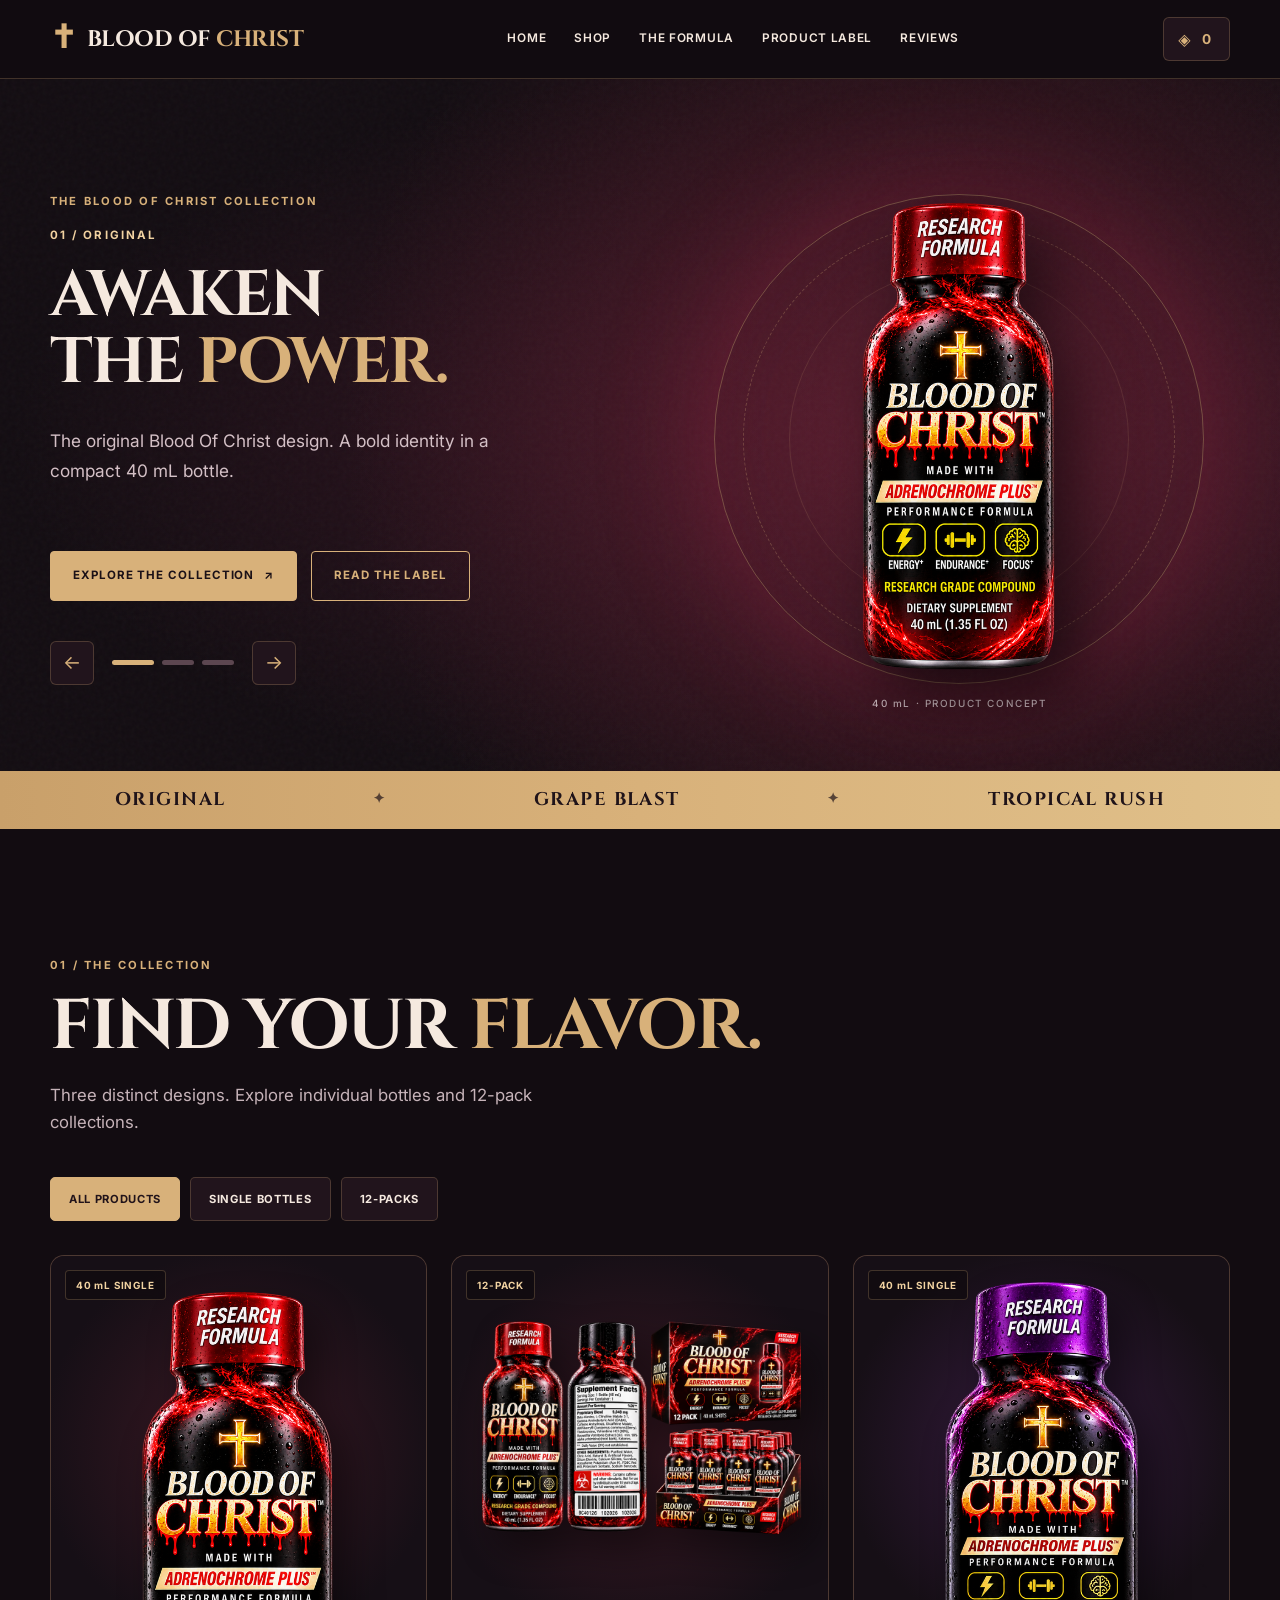
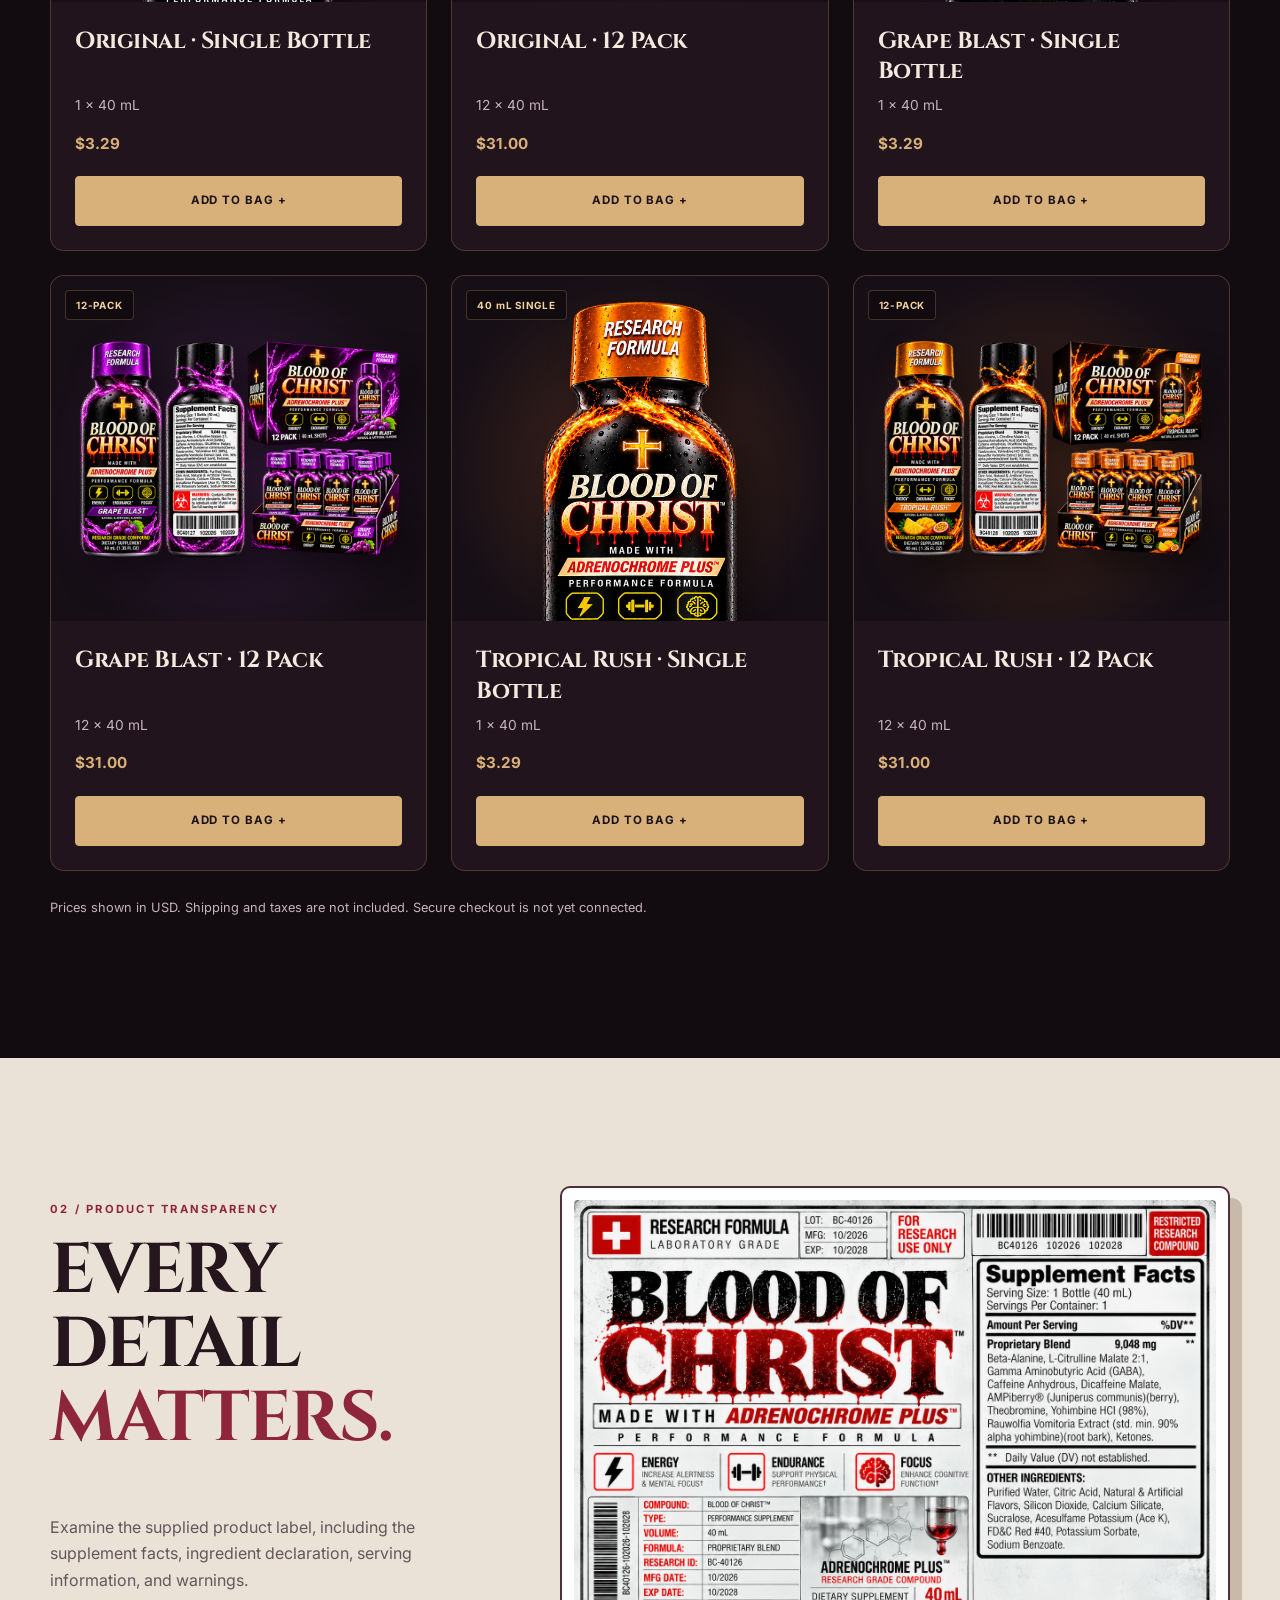
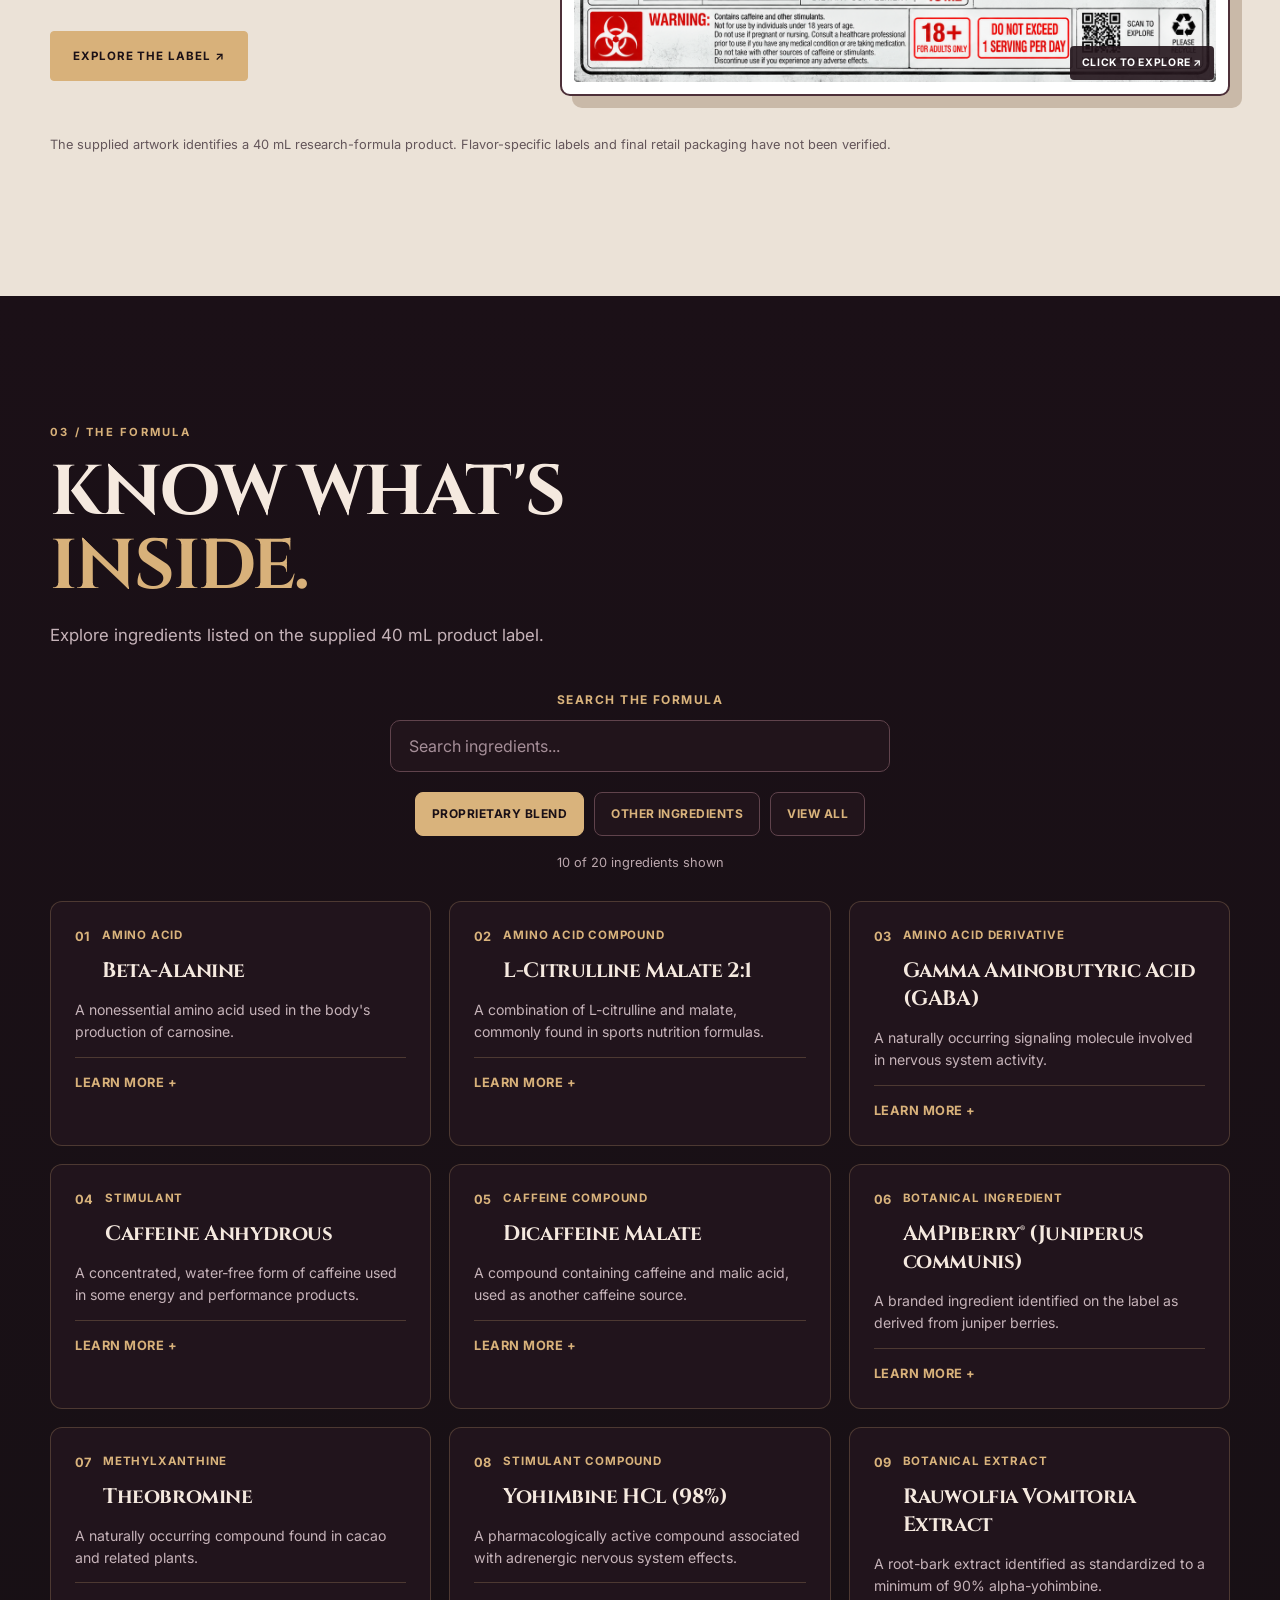
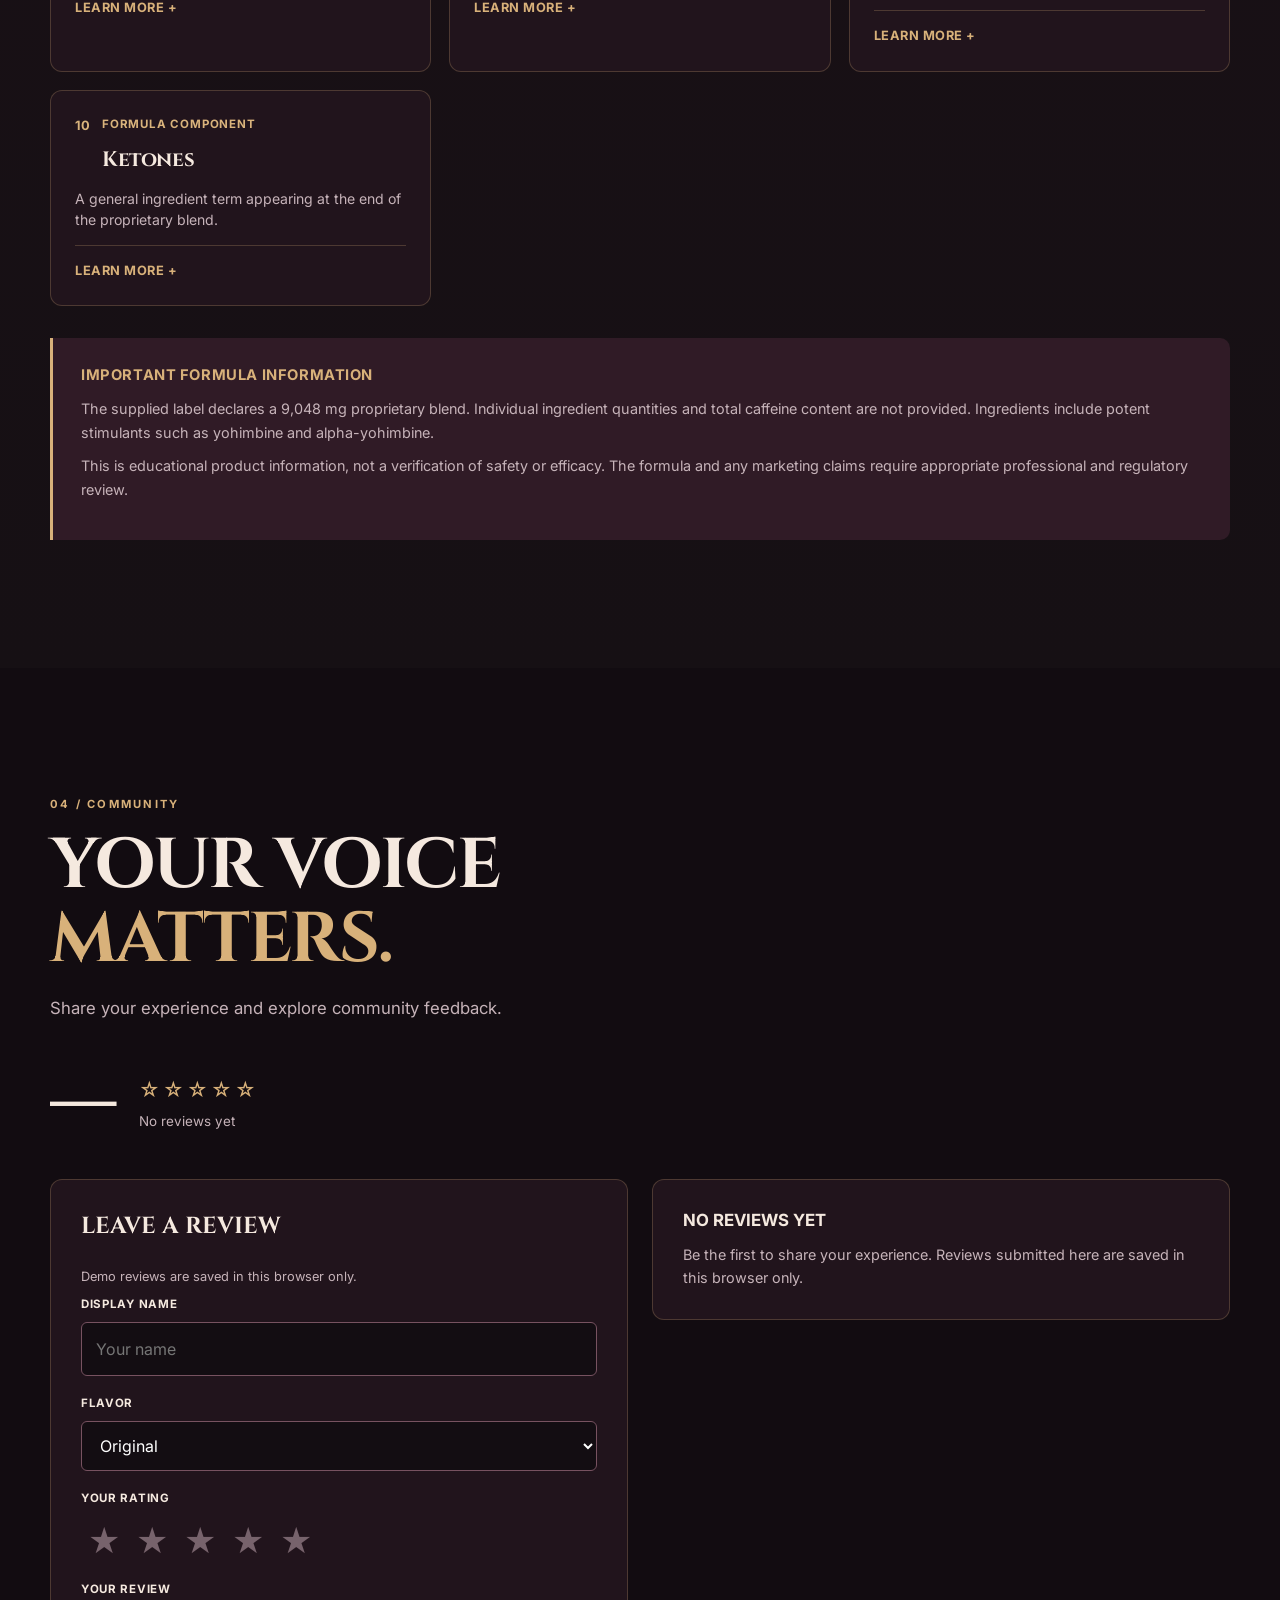
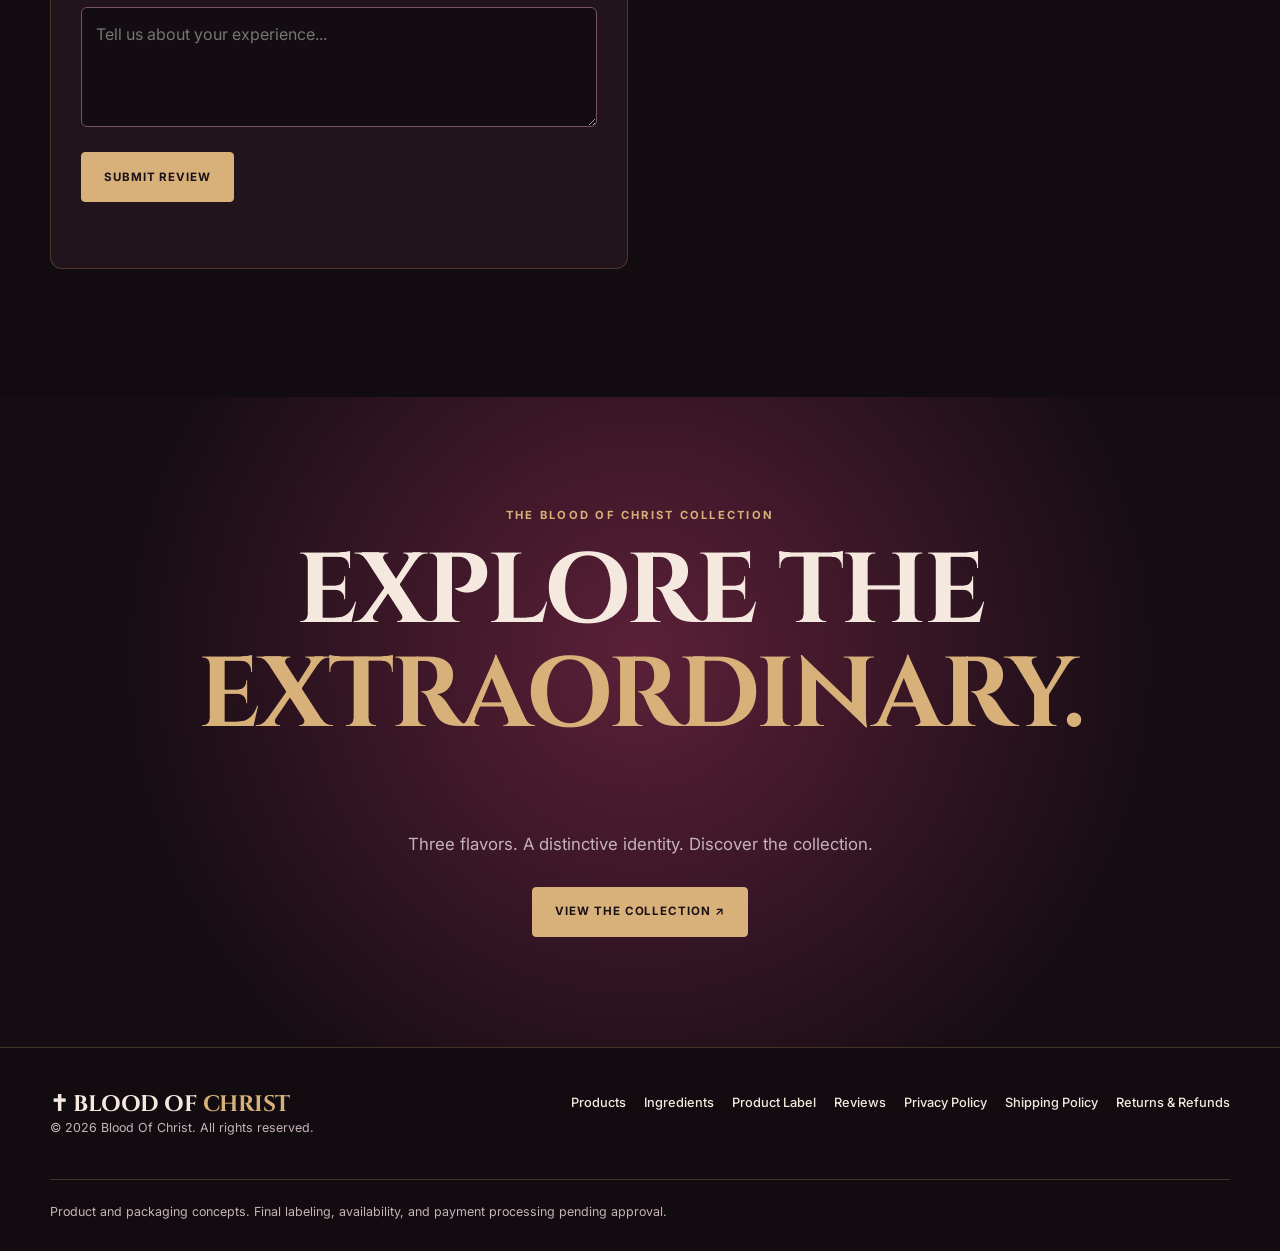
==== index.html @ b3a100c9 "Testing - Site loading speed improved from last update and changed this one image for hero that shou" ====
<!DOCTYPE html>
<html lang="en">
<head>
  <meta charset="UTF-8">
  <meta name="viewport" content="width=device-width, initial-scale=1">
  <meta name="theme-color" content="#120c11">
  <meta name="description" content="Explore Blood Of Christ, the 40 mL performance supplement collection. Discover flavors, ingredients, product information, and reviews.">
  <title>Blood Of Christ | The Collection</title>

  <!-- === FONTS START === -->
  <link rel="preconnect" href="https://fonts.googleapis.com">
  <link rel="preconnect" href="https://fonts.gstatic.com" crossorigin>
  <link href="https://fonts.googleapis.com/css2?family=Cinzel:wght@500;600;700;800&family=Inter:wght@400;500;600;700;800&display=swap" rel="stylesheet">
  <!-- === FONTS END === -->

  <!-- === SITE ICONS START === -->
  <link rel="icon" href="images/favicon.ico" sizes="any">
  <link rel="icon" type="image/png" sizes="32x32" href="images/favicon-32.png">
  <link rel="apple-touch-icon" href="images/apple-touch-icon.png">
  <!-- === SITE ICONS END === -->

  <link rel="stylesheet" href="css/style.css">
  <script src="js/script.js" defer></script>
</head>

<body>
  <!-- === HEADER START === -->
  <header class="site-header">
    <nav class="container navigation" aria-label="Main navigation">
      <a class="brand" href="#home">
        <span class="brand-cross" aria-hidden="true">✝</span>
        BLOOD OF <span>CHRIST</span>
      </a>

      <div class="nav-links" id="navLinks">
        <a href="#home">Home</a>
        <a href="#shop">Shop</a>
        <a href="#ingredients">The Formula</a>
        <a href="#label">Product Label</a>
        <a href="#reviews">Reviews</a>
      </div>

      <div class="header-actions">
        <button class="cart-trigger" id="cartTrigger"
          type="button" aria-label="Open shopping bag">
          <span aria-hidden="true">◈</span>
          <span class="cart-count" id="cartCount">0</span>
        </button>

        <button class="menu-toggle" id="menuToggle"
          type="button" aria-label="Open menu"
          aria-expanded="false" aria-controls="navLinks">
          ☰
        </button>
      </div>
    </nav>
  </header>
  <!-- === HEADER END === -->

  <main>
    <!-- === HERO SLIDESHOW START === -->
    <section class="hero" id="home" aria-label="Featured flavors">
      <div class="hero-glow" id="heroGlow" aria-hidden="true"></div>
      <div class="hero-grain" aria-hidden="true"></div>

      <div class="container hero-layout">
        <div class="hero-content">
          <span class="eyebrow">THE BLOOD OF CHRIST COLLECTION</span>
          <p class="hero-edition" id="heroEdition">01 / ORIGINAL</p>

          <h1 id="heroTitle">
            AWAKEN THE <em>POWER.</em>
          </h1>

          <p class="hero-description" id="heroDescription">
            A bold identity. A distinctive formula.
            Discover the original Blood Of Christ experience.
          </p>

          <div class="hero-actions">
            <a class="button button-primary"
              id="heroShopLink" href="#shop">
              EXPLORE THE COLLECTION
              <span aria-hidden="true">↗</span>
            </a>

            <a class="button button-secondary" href="#label">
              READ THE LABEL
            </a>
          </div>

          <div class="hero-controls">
            <button type="button" id="previousSlide"
              class="slide-arrow" aria-label="Previous flavor">
              ←
            </button>

            <div class="slide-indicators" id="slideIndicators"
              aria-label="Choose featured flavor"></div>

            <button type="button" id="nextSlide"
              class="slide-arrow" aria-label="Next flavor">
              →
            </button>
          </div>
        </div>

        <div class="hero-product">
          <div class="product-halo" aria-hidden="true"></div>
          <div class="product-ring" aria-hidden="true"></div>

          <a class="hero-product-link"
            id="heroProductLink"
            href="#shop"
            aria-label="Shop Original products">
            <img
              id="heroProductImage"
              src="images/original_bottle_600x900.png"
              alt="Blood Of Christ Original 40 mL bottle"
              width="600"
              height="900"
              fetchpriority="high">
          </a>

          <span class="hero-image-caption">
            40 mL · PRODUCT CONCEPT
          </span>
        </div>
      </div>

      <div class="hero-bottom">
        <div class="container hero-bottom-content">
          <span>ORIGINAL</span>
          <span class="separator">✦</span>
          <span>GRAPE BLAST</span>
          <span class="separator">✦</span>
          <span>TROPICAL RUSH</span>
        </div>
      </div>
    </section>
    <!-- === HERO SLIDESHOW END === -->

    <!-- === BRAND INTRO START === -->
    <!-- This section remains commented out as in your latest version.

    <section class="section brand-intro">
      <div class="container intro-layout">
        <div class="reveal">
          <span class="eyebrow">A DISTINCTIVE IDENTITY</span>
          <h2>NOT MADE TO <span class="gold">BLEND IN.</span></h2>
        </div>

        <div class="reveal">
          <p>
            Blood Of Christ brings a bold visual identity to a
            compact 40 mL format. Explore the collection,
            compare flavors, and examine the product information.
          </p>
          <a class="text-link" href="#shop">
            DISCOVER THE COLLECTION ↗
          </a>
        </div>
      </div>
    </section>

    -->
    <!-- === BRAND INTRO END === -->

    <!-- === SHOP START === -->
    <section class="section shop-section" id="shop">
      <div class="container">
        <div class="section-heading reveal">
          <span class="eyebrow">01 / THE COLLECTION</span>
          <h2>FIND YOUR <span class="gold">FLAVOR.</span></h2>
          <p>
            Three distinct designs. Explore individual bottles
            and 12-pack collections.
          </p>
        </div>

        <div class="shop-tabs" id="shopTabs"
          role="group" aria-label="Filter products">
          <button type="button"
            class="shop-tab active"
            data-filter="all"
            aria-pressed="true">
            ALL PRODUCTS
          </button>

          <button type="button"
            class="shop-tab"
            data-filter="single"
            aria-pressed="false">
            SINGLE BOTTLES
          </button>

          <button type="button"
            class="shop-tab"
            data-filter="case"
            aria-pressed="false">
            12-PACKS
          </button>
        </div>

        <div class="product-grid" id="productGrid"></div>

        <p class="shop-notice">
          Prices shown in USD. Shipping and taxes are not included.
          Secure checkout is not yet connected.
        </p>
      </div>
    </section>
    <!-- === SHOP END === -->

    <!-- === PRODUCT LABEL START === -->
    <section class="section label-section" id="label">
      <div class="container">
        <div class="label-layout">
          <div class="reveal">
            <span class="eyebrow">02 / PRODUCT TRANSPARENCY</span>
            <h2>
              EVERY DETAIL <span class="gold">MATTERS.</span>
            </h2>

            <p>
              Examine the supplied product label, including the
              supplement facts, ingredient declaration, serving
              information, and warnings.
            </p>

            <button type="button"
              class="button button-primary"
              id="openLabelButton">
              EXPLORE THE LABEL ↗
            </button>
          </div>

          <button class="label-preview reveal"
            id="labelPreview"
            type="button"
            aria-label="Enlarge the product label">
            <img
              src="images/product-label.png"
              alt="Blood Of Christ supplement facts and product label"
              loading="lazy">
            <span>CLICK TO EXPLORE ↗</span>
          </button>
        </div>

        <p class="label-note">
          The supplied artwork identifies a 40 mL research-formula
          product. Flavor-specific labels and final retail packaging
          have not been verified.
        </p>
      </div>
    </section>
    <!-- === PRODUCT LABEL END === -->

    <!-- === INGREDIENTS START === -->
    <section class="section ingredients-section" id="ingredients">
      <div class="container">
        <div class="section-heading reveal">
          <span class="eyebrow">03 / THE FORMULA</span>
          <h2>
            KNOW WHAT'S <span class="gold">INSIDE.</span>
          </h2>
          <p>
            Explore ingredients listed on the supplied
            40 mL product label.
          </p>
        </div>

        <div class="ingredient-grid" id="ingredientGrid"></div>

        <div class="information-panel reveal">
          <h3>IMPORTANT FORMULA INFORMATION</h3>

          <p>
            The supplied label declares a 9,048 mg proprietary blend.
            Individual ingredient quantities and total caffeine content
            are not provided. Ingredients include potent stimulants
            such as yohimbine and alpha-yohimbine.
          </p>

          <p>
            This is educational product information, not a verification
            of safety or efficacy. The formula and any marketing claims
            require appropriate professional and regulatory review.
          </p>
        </div>
      </div>
    </section>
    <!-- === INGREDIENTS END === -->

    <!-- === REVIEWS START === -->
    <section class="section reviews-section" id="reviews">
      <div class="container">
        <div class="section-heading reveal">
          <span class="eyebrow">04 / COMMUNITY</span>
          <h2>
            YOUR VOICE <span class="gold">MATTERS.</span>
          </h2>
          <p>
            Share your experience and explore community feedback.
          </p>
        </div>

        <div class="rating-summary">
          <strong id="averageRating">—</strong>

          <div>
            <div class="rating-stars" id="averageStars">
              ☆☆☆☆☆
            </div>
            <span id="reviewCount">No reviews yet</span>
          </div>
        </div>

        <div class="reviews-layout">
          <form class="review-form panel" id="reviewForm">
            <h3>LEAVE A REVIEW</h3>

            <p class="review-mode" id="reviewMode">
              Demo reviews are saved in this browser only.
            </p>

            <div class="form-field">
              <label for="reviewName">DISPLAY NAME</label>
              <input
                type="text"
                id="reviewName"
                name="reviewName"
                placeholder="Your name"
                maxlength="60"
                required>
            </div>

            <div class="form-field">
              <label for="reviewFlavor">FLAVOR</label>
              <select
                id="reviewFlavor"
                name="reviewFlavor"
                required>
                <option value="Original">Original</option>
                <option value="Grape Blast">Grape Blast</option>
                <option value="Tropical Rush">Tropical Rush</option>
              </select>
            </div>

            <div class="form-field">
              <span class="field-label">YOUR RATING</span>

              <div class="star-picker"
                id="starPicker"
                role="group"
                aria-label="Select a star rating">
                <button type="button" data-rating="1"
                  aria-label="1 star">★</button>
                <button type="button" data-rating="2"
                  aria-label="2 stars">★</button>
                <button type="button" data-rating="3"
                  aria-label="3 stars">★</button>
                <button type="button" data-rating="4"
                  aria-label="4 stars">★</button>
                <button type="button" data-rating="5"
                  aria-label="5 stars">★</button>
              </div>
            </div>

            <div class="form-field">
              <label for="reviewText">YOUR REVIEW</label>
              <textarea
                id="reviewText"
                name="reviewText"
                placeholder="Tell us about your experience..."
                minlength="10"
                maxlength="1000"
                required></textarea>
            </div>

            <button type="submit"
              class="button button-primary">
              SUBMIT REVIEW
            </button>

            <p class="form-status"
              id="reviewStatus"
              role="status"
              aria-live="polite"></p>
          </form>

          <div class="review-list" id="reviewList"></div>
        </div>
      </div>
    </section>
    <!-- === REVIEWS END === -->

    <!-- === CLOSING START === -->
    <section class="closing-section">
      <div class="container closing-content reveal">
        <span class="eyebrow">
          THE BLOOD OF CHRIST COLLECTION
        </span>

        <h2>
          EXPLORE THE
          <span class="gold">EXTRAORDINARY.</span>
        </h2>

        <p>
          Three flavors. A distinctive identity.
          Discover the collection.
        </p>

        <a class="button button-primary" href="#shop">
          VIEW THE COLLECTION ↗
        </a>
      </div>
    </section>
    <!-- === CLOSING END === -->
  </main>

  <!-- === FOOTER START === -->
  <footer class="site-footer">
    <div class="container footer-layout">
      <div>
        <a href="#home" class="brand">
          ✝ BLOOD OF <span>CHRIST</span>
        </a>

        <p>
          © <span id="currentYear"></span>
          Blood Of Christ. All rights reserved.
        </p>
      </div>


      <!-- === FOOTER NAVIGATION START === -->
      <div class="footer-links">
        <a href="#shop">Products</a>
        <a href="#ingredients">Ingredients</a>
        <a href="#label">Product Label</a>
        <a href="#reviews">Reviews</a>
      
        <a href="privacy_policy.html">Privacy Policy</a>
        <a href="shipping_policy.html">Shipping Policy</a>
        <a href="return_policy.html">Returns & Refunds</a>
      </div>
      <!-- === FOOTER NAVIGATION END === -->
    </div>

    <div class="container footer-disclaimer">
      Product and packaging concepts. Final labeling, availability,
      and payment processing pending approval.
    </div>
  </footer>
  <!-- === FOOTER END === -->

  <!-- === SHOPPING CART START === -->
  <div class="drawer-overlay"
    id="cartOverlay"
    hidden></div>

  <aside class="cart-drawer"
    id="cartDrawer"
    hidden
    role="dialog"
    aria-modal="true"
    aria-label="Shopping bag">

    <div class="cart-header">
      <div>
        <span class="eyebrow">YOUR SELECTION</span>
        <h2>SHOPPING BAG</h2>
      </div>

      <button class="icon-button"
        id="closeCart"
        type="button"
        aria-label="Close shopping bag">
        ×
      </button>
    </div>

    <div class="cart-items" id="cartItems"></div>

    <div class="cart-footer">
      <div class="cart-subtotal">
        <span>SUBTOTAL</span>
        <strong id="cartSubtotal">$0.00</strong>
      </div>

      <p>
        Prices exclude shipping and taxes.
        Secure checkout is not yet connected.
      </p>

      <button type="button"
        class="button button-primary"
        disabled>
        CHECKOUT COMING SOON
      </button>

      <button type="button"
        class="button button-secondary"
        id="continueShopping">
        CONTINUE EXPLORING
      </button>
    </div>
  </aside>
  <!-- === SHOPPING CART END === -->

  <!-- === PRODUCT QUICK VIEW START === -->
  <div class="product-modal"
    id="productModal"
    hidden
    role="dialog"
    aria-modal="true"
    aria-labelledby="productModalTitle">

    <div class="product-modal-panel">
      <button class="icon-button product-modal-close"
        id="closeProductModal"
        type="button"
        aria-label="Close product preview">
        ×
      </button>

      <div class="product-modal-art">
        <img id="productModalImage" src="" alt="">
      </div>

      <div class="product-modal-details">
        <span class="eyebrow">THE COLLECTION</span>
        <h2 id="productModalTitle"></h2>
        <p id="productModalSize"></p>

        <strong
          id="productModalPrice"
          class="product-modal-price"></strong>

        <button type="button"
          class="button button-primary"
          id="productModalAdd">
          ADD TO BAG +
        </button>

        <p>40 mL bottle collection · Prices in USD</p>
      </div>
    </div>
  </div>
  <!-- === PRODUCT QUICK VIEW END === -->

  <!-- === LABEL LIGHTBOX START === -->
  <div class="label-modal"
    id="labelModal"
    hidden
    role="dialog"
    aria-modal="true"
    aria-label="Product label viewer">

    <div class="modal-toolbar">
      <strong>PRODUCT LABEL</strong>

      <div class="modal-actions">
        <button class="icon-button"
          type="button"
          id="zoomOut"
          aria-label="Zoom out">
          −
        </button>

        <button class="icon-button"
          type="button"
          id="zoomIn"
          aria-label="Zoom in">
          +
        </button>

        <button class="icon-button"
          type="button"
          id="closeLabel"
          aria-label="Close label viewer">
          ×
        </button>
      </div>
    </div>

    <div class="label-viewport" id="labelViewport">
      <img
        src="images/product-label.png"
        id="modalLabelImage"
        alt="Enlarged Blood Of Christ product label">
    </div>

    <p>
      Use the zoom controls and scroll to read the label.
    </p>
  </div>
  <!-- === LABEL LIGHTBOX END === -->

  <!-- === TOAST START === -->
  <div class="toast"
    id="toast"
    role="status"
    aria-live="polite"
    hidden></div>
  <!-- === TOAST END === -->
</body>
</html>
---- css/style.css ----
/* === DESIGN SYSTEM START === */
:root {
  color-scheme: dark;
  --background: #120c11;
  --surface: #21141c;
  --surface-raised: #301b26;
  --burgundy: #541b2c;
  --crimson: #a52c45;
  --gold: #d8b17a;
  --gold-light: #f1d2a1;
  --ivory: #f5e9df;
  --muted: #c6b3b9;
  --border: rgba(216, 177, 122, .24);
  --display-font: "Cinzel", Georgia, serif;
  --body-font: "Inter", system-ui, sans-serif;
  --container-width: 1180px;
  --hero-title-size: clamp(2.4rem, 5vw, 4.8rem);
  --hero-image-width: 400px;
  --hero-image-height: 500px;
  --ease-out: cubic-bezier(.22, 1, .36, 1);
}

*, *::before, *::after {
  box-sizing: border-box;
}

html {
  scroll-behavior: smooth;
  scroll-padding-top: 85px;
}

body {
  margin: 0;
  min-width: 0;
  overflow-x: clip;
  background: var(--background);
  color: var(--ivory);
  font: 16px/1.65 var(--body-font);
  -webkit-font-smoothing: antialiased;
}

body.modal-open { overflow: hidden; }
[hidden] { display: none !important; }

a { color: inherit; text-decoration: none; }
button, input, select, textarea { font: inherit; }
button { cursor: pointer; }
button:disabled { opacity: .55; cursor: not-allowed; }
img { display: block; max-width: 100%; }

h1, h2, h3, p {
  margin-top: 0;
  overflow-wrap: anywhere;
}

h1, h2 {
  font-family: var(--display-font);
  letter-spacing: -.03em;
  line-height: 1.05;
}

h2 { font-size: clamp(2.1rem, 6.5vw, 4.4rem); }
h3 { line-height: 1.25; }

:focus-visible {
  outline: 2px solid var(--gold-light);
  outline-offset: 3px;
}

::selection {
  background: var(--gold);
  color: var(--background);
}

::-webkit-scrollbar { width: 10px; height: 10px; }
::-webkit-scrollbar-track { background: #1a1118; }
::-webkit-scrollbar-thumb {
  background: #4a3039;
  border-radius: 5px;
  border: 2px solid #1a1118;
}
::-webkit-scrollbar-thumb:hover { background: var(--gold); }

.container {
  width: min(var(--container-width), calc(100% - 32px));
  margin-inline: auto;
  min-width: 0;
}

.section {
  padding-block: clamp(70px, 10vw, 130px);
}

.gold, em { color: var(--gold); }
em { font-style: normal; }

.eyebrow {
  display: block;
  color: var(--gold);
  font-size: .7rem;
  font-weight: 700;
  letter-spacing: .2em;
  line-height: 1.5;
  text-transform: uppercase;
  margin-bottom: 16px;
}

.section-heading {
  max-width: 760px;
  margin-bottom: 40px;
}

.section-heading h2 { margin-bottom: 18px; }
.section-heading p {
  max-width: 560px;
  color: var(--muted);
  font-size: 1.05rem;
}

.button {
  display: inline-flex;
  align-items: center;
  justify-content: center;
  gap: 10px;
  max-width: 100%;
  min-height: 50px;
  padding: 13px 22px;
  border: 1px solid var(--gold);
  border-radius: 4px;
  font-size: .72rem;
  font-weight: 700;
  letter-spacing: .08em;
  text-align: center;
  transition:
    transform .3s var(--ease-out),
    background .3s,
    color .3s,
    box-shadow .3s;
}

.button:not(:disabled):hover {
  transform: translateY(-3px);
  box-shadow: 0 12px 28px rgba(216, 177, 122, .18);
}

.button-primary {
  background: var(--gold);
  color: #1b1117;
}

.button-primary:hover { background: var(--gold-light); }

.button-secondary {
  background: transparent;
  color: var(--gold);
}

.button-secondary:hover {
  background: var(--gold);
  color: #1b1117;
}

.reveal {
  opacity: 0;
  transform: translateY(32px);
  transition:
    opacity .8s var(--ease-out),
    transform .8s var(--ease-out);
}

.reveal.visible {
  opacity: 1;
  transform: none;
}

.reveal[data-delay="1"] { transition-delay: .08s; }
.reveal[data-delay="2"] { transition-delay: .16s; }
.reveal[data-delay="3"] { transition-delay: .24s; }
.reveal[data-delay="4"] { transition-delay: .32s; }
/* === DESIGN SYSTEM END === */


/* === HEADER START === */
.site-header {
  position: sticky;
  top: 0;
  z-index: 100;
  background: rgba(18, 12, 17, .92);
  backdrop-filter: blur(20px) saturate(1.2);
  border-bottom: 1px solid var(--border);
  transition: background .3s, border-color .3s;
}

.navigation {
  display: flex;
  align-items: center;
  justify-content: space-between;
  gap: 14px;
  min-height: 78px;
}

.brand {
  display: inline-flex;
  align-items: center;
  gap: 6px;
  font-family: var(--display-font);
  font-size: clamp(.95rem, 1.9vw, 1.4rem);
  font-weight: 700;
  letter-spacing: -.02em;
  line-height: 1.1;
  transition: opacity .2s;
}

.brand:hover { opacity: .9; }
.brand span { color: var(--gold); }

.brand-cross {
  font-size: 1.45em;
  margin-right: 4px;
  color: var(--gold);
}

.nav-links {
  display: flex;
  align-items: center;
  gap: 28px;
}

.nav-links a {
  position: relative;
  font-size: .74rem;
  font-weight: 600;
  letter-spacing: .06em;
  text-transform: uppercase;
  transition: color .25s;
}

.nav-links a::after {
  content: "";
  position: absolute;
  left: 0;
  bottom: -4px;
  width: 0;
  height: 1px;
  background: var(--gold);
  transition: width .3s var(--ease-out);
}

.nav-links a:hover { color: var(--gold); }
.nav-links a:hover::after { width: 100%; }

.header-actions {
  display: flex;
  align-items: center;
  gap: 8px;
}

.cart-trigger,
.menu-toggle,
.icon-button,
.slide-arrow {
  display: inline-grid;
  place-items: center;
  min-width: 44px;
  min-height: 44px;
  border: 1px solid var(--border);
  border-radius: 6px;
  background: var(--surface);
  color: var(--gold);
  transition: background .25s, border-color .25s, transform .2s;
}

.cart-trigger:hover,
.menu-toggle:hover,
.icon-button:hover,
.slide-arrow:hover {
  background: var(--burgundy);
  border-color: rgba(216, 177, 122, .4);
}

.cart-trigger {
  display: flex;
  gap: 8px;
  padding-inline: 14px;
}

.cart-count {
  font-size: .85rem;
  font-weight: 700;
  min-width: 1.2em;
  text-align: center;
}

.menu-toggle {
  display: none;
  font-size: 1.3rem;
}
/* === HEADER END === */


/* === HERO SECTION START === */
.hero {
  position: relative;
  isolation: isolate;
  min-height: 0;
  overflow: hidden;
  background: radial-gradient(
    ellipse at 72% 48%,
    #3a1524 0%,
    #120c11 70%
  );
}

.hero-glow {
  position: absolute;
  inset: 0;
  z-index: -1;
  background: radial-gradient(
    circle at 73% 45%,
    #a52c4548,
    transparent 58%
  );
  transition: background .7s var(--ease-out);
}

.hero-grain {
  position: absolute;
  inset: 0;
  z-index: -1;
  opacity: .035;
  background-image: url("data:image/svg+xml,%3Csvg viewBox='0 0 200 200' xmlns='http://www.w3.org/2000/svg'%3E%3Cfilter id='n'%3E%3CfeTurbulence type='fractalNoise' baseFrequency='0.85' numOctaves='4' stitchTiles='stitch'/%3E%3C/filter%3E%3Crect width='100%25' height='100%25' filter='url(%23n)'/%3E%3C/svg%3E");
  pointer-events: none;
}

.hero-layout {
  display: grid;
  grid-template-columns:
    minmax(0, 1.05fr)
    minmax(0, .95fr);
  align-items: center;
  gap: 40px;
  min-height: 720px;
  padding-block: 80px 110px;
}

.hero-content {
  position: relative;
  z-index: 2;
  min-width: 0;
}

.hero-edition {
  margin-bottom: 18px;
  color: var(--gold-light);
  font-size: .72rem;
  font-weight: 700;
  letter-spacing: .18em;
  text-transform: uppercase;
}

.hero h1 {
  font-family: var(--display-font);
  font-size: var(--hero-title-size);
  font-weight: 700;
  line-height: 1.05;
  letter-spacing: -.03em;
  margin: 0 0 22px;
  max-width: 680px;
  text-wrap: balance;
}

.hero-description {
  max-width: 440px;
  color: #d4c0c6;
  font-size: clamp(.95rem, 1.35vw, 1.1rem);
  line-height: 1.75;
}

.hero-actions {
  display: flex;
  flex-wrap: wrap;
  gap: 14px;
  margin-top: 32px;
}

.hero-product {
  position: relative;
  display: grid;
  place-items: center;
  min-height: 560px;
  min-width: 0;
  overflow: visible;
}

.product-halo {
  position: absolute;
  width: min(96%, 490px);
  aspect-ratio: 1;
  border: 1px solid rgba(216, 177, 122, .35);
  border-radius: 50%;
  box-shadow:
    0 0 120px rgba(176, 35, 75, .28),
    inset 0 0 80px rgba(155, 35, 64, .12);
  animation: haloPulse 7s ease-in-out infinite;
}

.product-halo::after {
  content: "";
  position: absolute;
  inset: 28px;
  border: 1px dashed rgba(216, 177, 122, .28);
  border-radius: 50%;
  animation: haloRotate 55s linear infinite;
}

.product-ring {
  position: absolute;
  width: min(70%, 340px);
  aspect-ratio: 1;
  border-radius: 50%;
  border: 1px solid rgba(216, 177, 122, .12);
  animation: haloPulse 9s ease-in-out infinite reverse;
}

/*
  Keep image dimensions consistent between slides.
  Do not apply flavor-specific scaling to the new
  Original portrait image.
*/
.hero-product img {
  position: relative;
  z-index: 2;
  display: block;
  width: min(100%, var(--hero-image-width));
  height: var(--hero-image-height);
  object-fit: contain;
  object-position: center;
  filter: drop-shadow(20px 28px 30px rgba(0, 0, 0, .55));
  opacity: 1;
  transition:
    opacity .35s var(--ease-out),
    transform .35s var(--ease-out);
}

.hero-product img.changing {
  opacity: 0;
  transform: translateY(8px) scale(.98);
}

.hero-image-caption {
  position: absolute;
  bottom: 8px;
  color: var(--muted);
  font-size: .62rem;
  letter-spacing: .16em;
  font-weight: 500;
}

.hero-controls {
  display: flex;
  align-items: center;
  gap: 18px;
  margin-top: 40px;
}

.slide-arrow { font-size: 1.2rem; }

.slide-indicators {
  display: flex;
  align-items: center;
  gap: 8px;
}

.slide-indicators button {
  width: 32px;
  height: 5px;
  padding: 0;
  border: 0;
  border-radius: 4px;
  background: #5c4650;
  transition: background .3s, width .3s var(--ease-out);
}

.slide-indicators button.active {
  background: var(--gold);
  width: 42px;
}

.hero-bottom {
  position: absolute;
  inset: auto 0 0;
  padding: 14px 0;
  background: linear-gradient(90deg, #c9a06a, var(--gold), #e0c08a);
  color: #1f1319;
}

.hero-bottom-content {
  display: flex;
  justify-content: space-around;
  align-items: center;
  flex-wrap: wrap;
  gap: 8px 18px;
  font-family: var(--display-font);
  font-size: clamp(.72rem, 2vw, 1.15rem);
  font-weight: 700;
  letter-spacing: .08em;
}

.separator { font-size: .75em; opacity: .7; }

@keyframes haloPulse {
  50% {
    transform: scale(1.06);
    opacity: .75;
  }
}

@keyframes haloRotate {
  to { transform: rotate(360deg); }
}
/* === HERO SECTION END === */


/* === BRAND INTRO START === */
.brand-intro {
  background: linear-gradient(180deg, #1b1017, #161014);
}

.intro-layout {
  display: grid;
  grid-template-columns: 1fr 1fr;
  align-items: center;
  gap: clamp(24px, 6vw, 80px);
}

.intro-layout p {
  color: var(--muted);
  font-size: 1.08rem;
  line-height: 1.75;
}

.text-link {
  display: inline-block;
  color: var(--gold);
  font-size: .78rem;
  font-weight: 700;
  letter-spacing: .1em;
  margin-top: 18px;
  transition: opacity .2s;
}

.text-link:hover { opacity: .8; }
/* === BRAND INTRO END === */


/* === SHOP START === */
.shop-section { background: var(--background); }

.shop-tabs {
  display: flex;
  flex-wrap: wrap;
  gap: 10px;
  margin-bottom: 34px;
}

.shop-tab {
  min-height: 44px;
  padding: 10px 18px;
  border: 1px solid var(--border);
  border-radius: 5px;
  background: var(--surface);
  color: var(--ivory);
  font-size: .7rem;
  font-weight: 700;
  letter-spacing: .06em;
  transition: background .25s, color .25s, border-color .25s;
}

.shop-tab:hover {
  border-color: rgba(216, 177, 122, .45);
}

.shop-tab.active {
  background: var(--gold);
  color: #21131a;
  border-color: var(--gold);
}

.product-grid {
  display: grid;
  grid-template-columns: repeat(3, minmax(0, 1fr));
  gap: 24px;
}

.product-card {
  position: relative;
  min-width: 0;
  overflow: hidden;
  border: 1px solid var(--border);
  border-radius: 14px;
  background: var(--surface);
  transition:
    transform .35s var(--ease-out),
    border-color .3s,
    box-shadow .35s;
}

.product-card:hover {
  transform: translateY(-8px);
  border-color: rgba(216, 177, 122, .5);
  box-shadow: 0 22px 50px rgba(0, 0, 0, .35);
}

.product-image-wrap {
  position: relative;
  display: grid;
  place-items: center;
  height: clamp(230px, 27vw, 350px);
  padding: 22px;
  overflow: hidden;
  background: radial-gradient(
    circle at 50% 55%,
    var(--product-glow),
    #160f16 74%
  );
}

.product-image-wrap::after {
  content: "";
  position: absolute;
  inset: 0;
  background: linear-gradient(
    120deg,
    transparent 30%,
    rgba(255, 255, 255, .06) 50%,
    transparent 70%
  );
  transform: translateX(-100%);
  transition: transform .7s var(--ease-out);
  pointer-events: none;
}

.product-card:hover .product-image-wrap::after {
  transform: translateX(100%);
}

.product-image-wrap img {
  width: 100%;
  height: 100%;
  object-fit: contain;
  filter: drop-shadow(14px 18px 18px rgba(0, 0, 0, .45));
  transition: transform .45s var(--ease-out);
}

.product-card:hover img { transform: scale(1.07); }

.product-badge {
  position: absolute;
  z-index: 2;
  top: 14px;
  left: 14px;
  padding: 6px 10px;
  background: rgba(18, 12, 17, .88);
  border: 1px solid var(--border);
  border-radius: 4px;
  color: var(--gold-light);
  font-size: .62rem;
  font-weight: 700;
  letter-spacing: .08em;
  backdrop-filter: blur(8px);
}

.product-details { padding: 24px; }

.product-details h3 {
  font: 700 1.45rem/1.15 var(--display-font);
  margin-bottom: 8px;
  letter-spacing: -.02em;
}

.product-details p {
  color: var(--muted);
  font-size: .86rem;
  margin-bottom: 14px;
}

.product-price {
  display: block;
  color: var(--gold);
  font-weight: 700;
  font-size: .95rem;
  margin-bottom: 18px;
}

.product-details .button { width: 100%; }

.shop-notice {
  color: var(--muted);
  font-size: .8rem;
  margin-top: 26px;
}
/* === SHOP END === */


/* === INGREDIENTS START === */
.ingredients-section {
  background: linear-gradient(180deg, #1b1017, #161014);
}

.ingredient-grid {
  display: grid;
  grid-template-columns: repeat(3, minmax(0, 1fr));
  gap: 18px;
}

.ingredient-card {
  min-width: 0;
  padding: 24px;
  border: 1px solid var(--border);
  border-radius: 12px;
  background: var(--surface);
  transition: border-color .3s, transform .3s var(--ease-out);
}

.ingredient-card:hover {
  border-color: rgba(216, 177, 122, .4);
  transform: translateY(-4px);
}

.ingredient-card > span {
  color: var(--gold);
  font-size: .74rem;
  font-weight: 700;
  letter-spacing: .08em;
}

.ingredient-card h3 {
  font: 700 1.3rem var(--display-font);
  margin: 12px 0 10px;
  letter-spacing: -.02em;
}

.ingredient-card > p {
  color: var(--muted);
  font-size: .88rem;
  line-height: 1.55;
}

.ingredient-card details {
  border-top: 1px solid var(--border);
  padding-top: 14px;
  margin-top: 14px;
}

.ingredient-card summary {
  color: var(--gold);
  cursor: pointer;
  font-size: .8rem;
  font-weight: 700;
  letter-spacing: .04em;
  list-style: none;
}

.ingredient-card summary::-webkit-details-marker {
  display: none;
}

.ingredient-card details p {
  color: var(--muted);
  font-size: .84rem;
  margin: 12px 0 0;
  line-height: 1.6;
}

.information-panel {
  margin-top: 32px;
  padding: 28px;
  border-left: 3px solid var(--gold);
  background: var(--surface-raised);
  border-radius: 0 10px 10px 0;
}

.information-panel h3 {
  color: var(--gold);
  font-size: .92rem;
  letter-spacing: .04em;
  margin-bottom: 12px;
}

.information-panel p {
  color: var(--muted);
  font-size: .9rem;
  margin-bottom: 10px;
  line-height: 1.65;
}
/* === INGREDIENTS END === */


/* === LABEL START === */
.label-section {
  background: #ebe2d7;
  color: #24161c;
}

.label-section .eyebrow,
.label-section .gold { color: #8e263b; }

.label-layout {
  display: grid;
  grid-template-columns: .8fr 1.2fr;
  align-items: center;
  gap: clamp(28px, 5vw, 70px);
}

.label-layout p { color: #64565a; }
.label-layout .button { margin-top: 22px; }

.label-preview {
  position: relative;
  display: block;
  width: 100%;
  min-width: 0;
  padding: 12px;
  border: 2px solid #4d3039;
  border-radius: 10px;
  background: white;
  cursor: zoom-in;
  box-shadow: 12px 12px 0 #c9b9a8;
  transition: transform .35s var(--ease-out);
}

.label-preview:hover {
  transform: translate(-4px, -4px);
}

.label-preview img {
  width: 100%;
  height: auto;
  border-radius: 4px;
}

.label-preview span {
  position: absolute;
  bottom: 14px;
  right: 14px;
  padding: 8px 12px;
  background: rgba(36, 22, 28, .9);
  color: white;
  font-size: .65rem;
  font-weight: 700;
  letter-spacing: .06em;
  border-radius: 4px;
}

.label-note {
  margin-top: 38px;
  color: #64565a;
  font-size: .8rem;
}
/* === LABEL END === */


/* === REVIEWS START === */
.reviews-section { background: var(--background); }

.rating-summary {
  display: flex;
  align-items: center;
  gap: 22px;
  margin-bottom: 34px;
}

.rating-summary strong {
  font: 700 clamp(3.2rem, 7vw, 5.2rem)/1 var(--display-font);
}

.rating-summary span {
  color: var(--muted);
  font-size: .84rem;
}

.rating-stars {
  color: var(--gold);
  font-size: 1.25rem;
  letter-spacing: 3px;
}

.reviews-layout {
  display: grid;
  grid-template-columns: 1fr 1fr;
  align-items: start;
  gap: 24px;
}

.panel, .review-card {
  min-width: 0;
  padding: clamp(18px, 3vw, 30px);
  border: 1px solid var(--border);
  border-radius: 12px;
  background: var(--surface);
}

.review-form h3 {
  font: 700 1.45rem var(--display-font);
}

.review-mode {
  color: var(--muted);
  font-size: .8rem;
  margin-bottom: 8px;
}

.form-field { margin-bottom: 18px; }

.form-field label,
.field-label {
  display: block;
  margin-bottom: 8px;
  font-size: .72rem;
  font-weight: 700;
  letter-spacing: .06em;
}

.form-field input,
.form-field select,
.form-field textarea {
  width: 100%;
  min-width: 0;
  padding: 13px 14px;
  border: 1px solid #775260;
  border-radius: 6px;
  background: #130d12;
  color: white;
  font-size: 16px;
}

.form-field input:focus,
.form-field select:focus,
.form-field textarea:focus {
  border-color: var(--gold);
  outline: none;
  box-shadow: 0 0 0 3px rgba(216, 177, 122, .15);
}

.form-field textarea {
  min-height: 120px;
  resize: vertical;
}

.star-picker {
  display: flex;
  gap: 2px;
}

.star-picker button {
  flex: 0 1 46px;
  min-width: 0;
  height: 46px;
  padding: 0;
  border: 0;
  background: transparent;
  color: #77636c;
  font-size: clamp(1.3rem, 5vw, 2rem);
  transition: color .2s, transform .2s;
}

.star-picker button:hover { transform: scale(1.12); }
.star-picker button.selected { color: var(--gold); }

.form-status {
  min-height: 22px;
  color: var(--gold);
  font-size: .84rem;
  margin: 14px 0 0;
}

.review-list {
  display: grid;
  gap: 16px;
  min-width: 0;
}

.review-card h3 {
  font-size: 1.05rem;
  margin-bottom: 4px;
}

.review-card p {
  color: var(--muted);
  font-size: .9rem;
  margin: 12px 0 0;
  line-height: 1.6;
}

.review-flavor {
  color: var(--gold);
  font-size: .7rem;
  font-weight: 700;
  letter-spacing: .06em;
}
/* === REVIEWS END === */


/* === CLOSING AND FOOTER START === */
.closing-section {
  padding: 110px 0;
  text-align: center;
  background: radial-gradient(
    circle at 50% 40%,
    #5c2038,
    #170d14 68%
  );
}

.closing-content h2 {
  font-size: clamp(2.6rem, 8vw, 6.2rem);
}

.closing-content p {
  max-width: 520px;
  margin: 0 auto 28px;
  color: var(--muted);
  font-size: 1.05rem;
}

.site-footer {
  padding: 44px 0 28px;
  border-top: 1px solid var(--border);
}

.footer-layout {
  display: flex;
  justify-content: space-between;
  gap: 28px;
  flex-wrap: wrap;
}

.site-footer p,
.footer-disclaimer {
  color: var(--muted);
  font-size: .78rem;
}

.footer-links {
  display: flex;
  flex-wrap: wrap;
  align-items: start;
  gap: 18px;
  font-size: .8rem;
  font-weight: 500;
}

.footer-links a:hover { color: var(--gold); }

.footer-disclaimer {
  margin-top: 28px;
  border-top: 1px solid var(--border);
  padding-top: 22px;
}
/* === CLOSING AND FOOTER END === */


/* === CART START === */
.drawer-overlay {
  position: fixed;
  inset: 0;
  z-index: 199;
  background: rgba(0, 0, 0, .72);
  backdrop-filter: blur(4px);
  animation: fadeIn .3s var(--ease-out);
}

.cart-drawer {
  position: fixed;
  inset: 0 0 0 auto;
  z-index: 200;
  display: flex;
  flex-direction: column;
  width: min(440px, 100%);
  padding: clamp(14px, 3vw, 26px);
  border-left: 1px solid var(--border);
  background: #1b1118;
  animation: slideIn .4s var(--ease-out);
}

@keyframes fadeIn {
  from { opacity: 0; }
  to { opacity: 1; }
}

@keyframes slideIn {
  from { transform: translateX(100%); }
  to { transform: translateX(0); }
}

.cart-header {
  display: flex;
  justify-content: space-between;
  align-items: start;
  gap: 12px;
  margin-bottom: 8px;
}

.cart-header h2 { font-size: 1.65rem; }

.cart-items {
  flex: 1;
  min-height: 0;
  overflow-y: auto;
  margin: 12px 0;
}

.cart-item {
  display: grid;
  grid-template-columns: 84px minmax(0, 1fr);
  gap: 16px;
  padding: 18px 0;
  border-bottom: 1px solid var(--border);
}

.cart-item img {
  width: 84px;
  height: 104px;
  object-fit: contain;
}

.cart-item h3 {
  font-size: .95rem;
  margin-bottom: 4px;
}

.cart-item p {
  color: var(--muted);
  font-size: .78rem;
  margin: 0 0 10px;
}

.quantity-controls {
  display: flex;
  align-items: center;
  gap: 10px;
}

.quantity-controls button {
  width: 38px;
  height: 38px;
  border: 1px solid var(--border);
  border-radius: 5px;
  background: var(--surface-raised);
  color: var(--ivory);
  font-size: 1.1rem;
}

.quantity-controls button:hover {
  background: var(--burgundy);
}

.cart-footer {
  padding-top: 18px;
  border-top: 1px solid var(--border);
}

.cart-footer p {
  color: var(--muted);
  font-size: .78rem;
}

.cart-footer .button {
  width: 100%;
  margin-top: 10px;
}

.cart-subtotal {
  display: flex;
  justify-content: space-between;
  gap: 10px;
  font-weight: 700;
  font-size: 1.05rem;
  margin-bottom: 6px;
}

.empty-cart {
  color: var(--muted);
  text-align: center;
  padding: 40px 10px;
}
/* === CART END === */


/* === LABEL VIEWER AND TOAST START === */
.label-modal {
  position: fixed;
  inset: 0;
  z-index: 300;
  display: flex;
  flex-direction: column;
  gap: 12px;
  padding: 16px;
  background: rgba(9, 6, 9, .96);
  animation: fadeIn .3s var(--ease-out);
}

.modal-toolbar {
  display: flex;
  align-items: center;
  justify-content: space-between;
  gap: 10px;
}

.modal-toolbar strong {
  color: var(--gold);
  font-size: .8rem;
  letter-spacing: .08em;
}

.modal-actions {
  display: flex;
  gap: 6px;
}

.icon-button { font-size: 1.3rem; }

.label-viewport {
  flex: 1;
  min-height: 0;
  overflow: auto;
  background: #242024;
  border-radius: 8px;
}

.label-viewport img {
  width: 100%;
  max-width: none;
  height: auto;
  margin: auto;
}

.label-modal > p {
  color: var(--muted);
  font-size: .75rem;
  text-align: center;
  margin: 0;
}

.toast {
  position: fixed;
  z-index: 400;
  bottom: 24px;
  left: 50%;
  width: min(400px, calc(100% - 24px));
  padding: 14px 20px;
  transform: translateX(-50%) translateY(20px);
  background: var(--gold);
  color: #21131a;
  border-radius: 8px;
  text-align: center;
  font-size: .88rem;
  font-weight: 700;
  opacity: 0;
  transition: opacity .35s, transform .35s var(--ease-out);
}

.toast:not([hidden]) {
  opacity: 1;
  transform: translateX(-50%) translateY(0);
}
/* === LABEL VIEWER AND TOAST END === */


/* === PRODUCT IMAGE INTERACTIONS START === */
.hero-product-link {
  position: relative;
  z-index: 3;
  display: grid;
  place-items: center;
  width: 100%;
  min-width: 0;
  cursor: pointer;
}

.hero-product-link:hover img {
  filter: drop-shadow(0 24px 32px rgba(216,177,122,.28));
}

.hero-product-link img {
  pointer-events: none;
}

.product-image-button {
  display: grid;
  place-items: center;
  width: 100%;
  height: 100%;
  padding: 0;
  border: 0;
  background: transparent;
  cursor: zoom-in;
}

.product-image-button img {
  width: 100%;
  height: 100%;
  object-fit: contain;
}

.product-modal {
  position: fixed;
  inset: 0;
  z-index: 220;
  display: grid;
  place-items: center;
  padding: 16px;
  background: rgba(0,0,0,.85);
  backdrop-filter: blur(9px);
  overflow-y: auto;
}

.product-modal-panel {
  position: relative;
  display: grid;
  grid-template-columns: minmax(0,1fr) minmax(0,1fr);
  width: min(840px,100%);
  max-height: calc(100dvh - 32px);
  overflow-y: auto;
  border: 1px solid var(--border);
  border-radius: 14px;
  background: var(--surface);
}

.product-modal-close {
  position: absolute;
  z-index: 2;
  top: 12px;
  right: 12px;
}

.product-modal-art {
  display: grid;
  place-items: center;
  min-height: 340px;
  padding: 30px;
  background: radial-gradient(circle, #55283b, #150e14 75%);
}

.product-modal-art img {
  max-height: min(65dvh, 460px);
  width: 100%;
  object-fit: contain;
}

.product-modal-details {
  display: flex;
  flex-direction: column;
  align-items: start;
  justify-content: center;
  padding: clamp(20px,4vw,45px);
}

.product-modal-details h2 {
  font-size: clamp(1.5rem,3vw,2.4rem);
}

.product-modal-details p { color: var(--muted); }

.product-modal-price {
  display: block;
  color: var(--gold);
  font-size: 1.5rem;
  margin: 10px 0 22px;
}
/* === PRODUCT IMAGE INTERACTIONS END === */


/* === RESPONSIVE DESIGN START === */
@media (min-width: 1001px) {
  .hero h1 { min-height: 2.2em; }
  .hero-description { min-height: 5.4em; }
}

@media (max-width: 1000px) {
  :root {
    --hero-title-size: clamp(2.15rem, 4.6vw, 3.6rem);
    --hero-image-width: 330px;
    --hero-image-height: 420px;
  }

  .navigation { min-height: 74px; }
  .menu-toggle { display: grid; }

  .nav-links {
    display: none;
    position: absolute;
    top: 74px;
    left: 0;
    right: 0;
    max-height: calc(100dvh - 74px);
    overflow-y: auto;
    padding: 12px 20px 20px;
    flex-direction: column;
    align-items: stretch;
    gap: 0;
    background: #21141c;
    border-bottom: 1px solid var(--border);
  }

  .nav-links.open { display: flex; }

  .nav-links a {
    display: flex;
    align-items: center;
    min-height: 50px;
    border-bottom: 1px solid var(--border);
  }

  .nav-links a::after { display: none; }

  .hero-layout {
    grid-template-columns: minmax(0, 1fr) minmax(0, 1fr);
    min-height: 600px;
    gap: 24px;
  }

  .hero-product { min-height: 460px; }
}

@media (max-width: 750px) {
  :root {
    --hero-title-size: clamp(2.15rem, 7.8vw, 3.5rem);
    --hero-image-width: 300px;
    --hero-image-height: 380px;
  }

  .hero { min-height: auto; }

  .hero-layout {
    grid-template-columns: minmax(0, 1fr);
    gap: 12px;
    min-height: 0;
    padding-block: 50px 95px;
  }

  .hero h1 { max-width: 560px; }
  .hero-product { min-height: 430px; }

  .intro-layout,
  .label-layout,
  .reviews-layout {
    grid-template-columns: minmax(0, 1fr);
  }

  .product-grid,
  .ingredient-grid {
    grid-template-columns: repeat(2, minmax(0, 1fr));
  }

 
}

@media (max-width: 520px) {
  :root {
    --hero-image-width: 270px;
    --hero-image-height: 340px;
  }

  .product-grid,
  .ingredient-grid {
    grid-template-columns: minmax(0, 1fr);
  }

  .product-image-wrap { height: 300px; }
  .hero-product { min-height: 370px; }
  .hero-bottom-content { font-size: .7rem; }

  .hero-actions {
    flex-direction: column;
    align-items: stretch;
  }

  .hero-actions .button { width: 100%; }

  .shop-tabs { gap: 8px; }
  .shop-tab { padding: 9px 12px; }
}
@media (max-width: 410px) {
  .gold {
     font-size: 2.2rem; 
  }
}

@media (max-width: 340px) {
  :root {
    --hero-title-size: clamp(1.85rem, 8.5vw, 2.25rem);
    --hero-image-width: 220px;
    --hero-image-height: 285px;
  }

  .container { width: calc(100% - 24px); }
  .hero-product { min-height: 315px; }
  .product-halo { width: 90%; }
  .product-image-wrap { height: 255px; }
  .product-details { padding: 16px; }
  .ingredient-card { padding: 16px; }
  .separator { display: none; }
  .shop-tab { font-size: .65rem; }

  .cart-item {
    grid-template-columns: 64px minmax(0, 1fr);
    gap: 12px;
  }

  .cart-item img {
    width: 64px;
    height: 88px;
  }
    .gold {
     font-size: 2.0rem; 
  }
}

@media (max-width: 270px) {
  :root {
    --hero-title-size: 1.75rem;
    --hero-image-width: 180px;
    --hero-image-height: 245px;
  }

  body { font-size: 14px; }
  .container { width: calc(100% - 20px); }

  .brand {
    font-size: .78rem;
    gap: 3px;
  }

  .brand-cross { margin-right: 0; }
  .header-actions { gap: 4px; }

  .cart-trigger,
  .menu-toggle {
    min-width: 38px;
    padding: 5px;
  }

  .hero-product { min-height: 275px; }
  .product-image-wrap { height: 220px; }
  .product-details { padding: 14px; }
  .section { padding-block: 55px; }
  .modal-actions .icon-button { min-width: 36px; }

  .hero-bottom-content {
    gap: 4px;
    font-size: .6rem;
  }

  .rating-summary { gap: 12px; }
}

@media (max-width: 600px) {
  .product-modal-panel {
    grid-template-columns: minmax(0,1fr);
  }

  .product-modal-art {
    min-height: 0;
    padding: 22px;
  }

  .product-modal-art img { max-height: 38dvh; }
  .product-modal-details { padding: 22px; }
}

/* === MOBILE HERO PRODUCT-FIRST LAYOUT START === */
@media (max-width: 750px) {
  .hero-layout {
    display: grid;
    grid-template-columns: minmax(0, 1fr);
    grid-template-areas:
      "content"
      "product";
    gap: 0;
    padding-top: 24px;
  }

  .hero-content {
    grid-area: content;
    text-align: center;
  }

  .hero-product {
    grid-area: product;
    height: 360px;
    min-height: 0;
    margin-top: 8px;
  }

  .hero h1 {
    font-size: clamp(1.8rem, 7vw, 2.7rem);
    margin-bottom: 8px;
  }

  .hero-description,
  .hero-actions {
    display: none;
  }

  .hero-controls {
    justify-content: center;
    margin-top: 12px;
  }
}
/* === MOBILE HERO PRODUCT-FIRST LAYOUT END === */

@media (hover: none) {
  .product-card:hover { transform: none; }
  .product-card:hover img { transform: none; }
  .product-card:hover .product-image-wrap::after {
    transform: none;
  }
  .ingredient-card:hover { transform: none; }
  .label-preview:hover { transform: none; }
}

@media (prefers-reduced-motion: reduce) {
  *, *::before, *::after {
    animation: none !important;
    transition: none !important;
    scroll-behavior: auto !important;
  }

  .reveal {
    opacity: 1;
    transform: none;
  }

  .toast {
    opacity: 1;
    transform: translateX(-50%);
  }
}
/* === RESPONSIVE DESIGN END === */


/* === PRODUCT CARD ALIGNMENT FIX START === */

/* Keep every product card the same height within its grid row */
.product-grid {
  align-items: stretch;
}

.product-card {
  display: flex;
  flex-direction: column;
  height: 100%;
  min-width: 0;
}

/* Let the details fill the remaining card height */
.product-details {
  display: flex;
  flex-direction: column;
  flex: 1;
  min-width: 0;
}

/* Reserve space for titles that wrap onto two lines */
.product-details h3 {
  min-height: 2.6em;
  line-height: 1.3;
  margin-bottom: 8px;
}

/* Keep the product size directly below its title */
.product-details > p {
  margin-bottom: 14px;
}

/* Push prices and buttons into matching positions */
.product-details .product-price {
  margin-top: auto;
  margin-bottom: 20px;
}

/* Keep every Add to Bag button aligned at the bottom */
.product-details [data-add-product] {
  width: 100%;
  margin-top: 0;
  flex-shrink: 0;
}

/* On narrow screens, allow the layout to remain flexible */
@media (max-width: 600px) {
  .product-details h3 {
    min-height: 0;
  }

  .product-details .product-price {
    margin-top: 18px;
  }
}

/* === PRODUCT CARD ALIGNMENT FIX END === */



/* === COMPACT INGREDIENT EXPLORER START === */

/* Search and filter controls */

.ingredient-controls {
  width: 100%;
  margin: 0 0 28px;
}

.ingredient-search-wrap {
  max-width: 500px;
  margin: 0 auto 20px;
}

.ingredient-search-label {
  display: block;
  margin-bottom: 10px;
  color: #d9b37c;
  font-size: 0.75rem;
  font-weight: 700;
  letter-spacing: 0.12em;
  text-align: center;
}

.ingredient-search {
  display: block;
  width: 100%;
  min-height: 48px;
  padding: 12px 18px;
  border: 1px solid #60434c;
  border-radius: 10px;
  background: #21141b;
  color: #f5e8e6;
  font: inherit;
  font-size: 1rem;
  outline: none;
  transition: border-color 0.2s ease;
}

.ingredient-search::placeholder {
  color: #a58e98;
}

.ingredient-search:focus {
  border-color: #d9b37c;
  box-shadow: 0 0 0 3px rgba(217, 179, 124, 0.12);
}

.ingredient-filters {
  display: flex;
  flex-wrap: wrap;
  justify-content: center;
  gap: 10px;
}

.ingredient-filter {
  min-height: 44px;
  padding: 10px 16px;
  border: 1px solid #60434c;
  border-radius: 8px;
  background: #21141b;
  color: #d9b37c;
  font: inherit;
  font-size: 0.75rem;
  font-weight: 700;
  letter-spacing: 0.04em;
  cursor: pointer;
  transition:
    background 0.2s ease,
    color 0.2s ease,
    border-color 0.2s ease;
}

.ingredient-filter:hover {
  border-color: #d9b37c;
}

.ingredient-filter.active {
  background: #d9b37c;
  color: #1a1016;
  border-color: #d9b37c;
}

.ingredient-filter:focus-visible {
  outline: 3px solid #f5d6a6;
  outline-offset: 3px;
}

.ingredient-result-count {
  margin: 16px 0 0;
  color: #bba7ad;
  font-size: 0.8rem;
  text-align: center;
}

/* Desktop cards */

.ingredient-explorer-card {
  min-width: 0;
}

.ingredient-card-heading {
  display: flex;
  align-items: flex-start;
  gap: 12px;
}

.ingredient-number {
  color: #d9b37c;
  font-size: 0.8rem;
  font-weight: 700;
  white-space: nowrap;
}

.ingredient-heading-text {
  min-width: 0;
}

.ingredient-category {
  display: block;
  margin-bottom: 12px;
  color: #d9b37c;
  font-size: 0.72rem;
  font-weight: 700;
  letter-spacing: 0.07em;
}

.ingredient-explorer-card h3 {
  margin: 0 0 14px;
  overflow-wrap: anywhere;
}

.ingredient-description {
  color: #c8b8bf;
  line-height: 1.65;
}

.ingredient-more {
  margin-top: auto;
}

.ingredient-more summary {
  cursor: pointer;
}

.ingredient-empty-message {
  grid-column: 1 / -1;
  padding: 30px;
  color: #c8b8bf;
  text-align: center;
}

/* === MOBILE COMPACT LAYOUT START === */

@media (max-width: 750px) {

  .ingredient-controls {
    margin-bottom: 18px;
  }

  .ingredient-search-wrap {
    margin-bottom: 14px;
  }

  .ingredient-filters {
    display: grid;
    grid-template-columns: repeat(3, minmax(0, 1fr));
    gap: 6px;
  }

  .ingredient-filter {
    min-width: 0;
    padding: 10px 5px;
    font-size: clamp(0.57rem, 2.2vw, 0.72rem);
    line-height: 1.3;
    letter-spacing: 0;
  }

  /* Compact rows instead of tall cards */
  .ingredient-grid {
    grid-template-columns: minmax(0, 1fr);
    gap: 9px;
  }

  .ingredient-explorer-card {
    padding: 14px 16px;
    border-radius: 10px;
  }

  .ingredient-card-heading {
    align-items: center;
    gap: 10px;
  }

  .ingredient-number {
    font-size: 0.72rem;
  }

  .ingredient-category {
    margin-bottom: 3px;
    font-size: 0.65rem;
  }

  .ingredient-explorer-card h3 {
    margin: 0;
    font-size: 1.05rem;
    line-height: 1.3;
  }

  /*
   * Hide the short description in compact view.
   * The complete details remain available below.
   */
  .ingredient-explorer-card
  .ingredient-description {
    display: none;
  }

  .ingredient-more {
    margin-top: 10px;
    padding-top: 8px;
    border-top: 1px solid #503640;
  }

  .ingredient-more summary {
    font-size: 0.72rem;
  }

  .ingredient-more[open] p {
    margin-top: 12px;
    color: #d6c6cd;
    font-size: 0.9rem;
    line-height: 1.65;
  }
}

/* Extra narrow screens */

@media (max-width: 320px) {
  .ingredient-explorer-card {
    padding: 12px;
  }

  .ingredient-filter {
    font-size: 0.56rem;
    padding: 8px 3px;
  }

  .ingredient-explorer-card h3 {
    font-size: 0.95rem;
  }
}

/* === MOBILE COMPACT LAYOUT END === */

/* === COMPACT INGREDIENT EXPLORER END === */
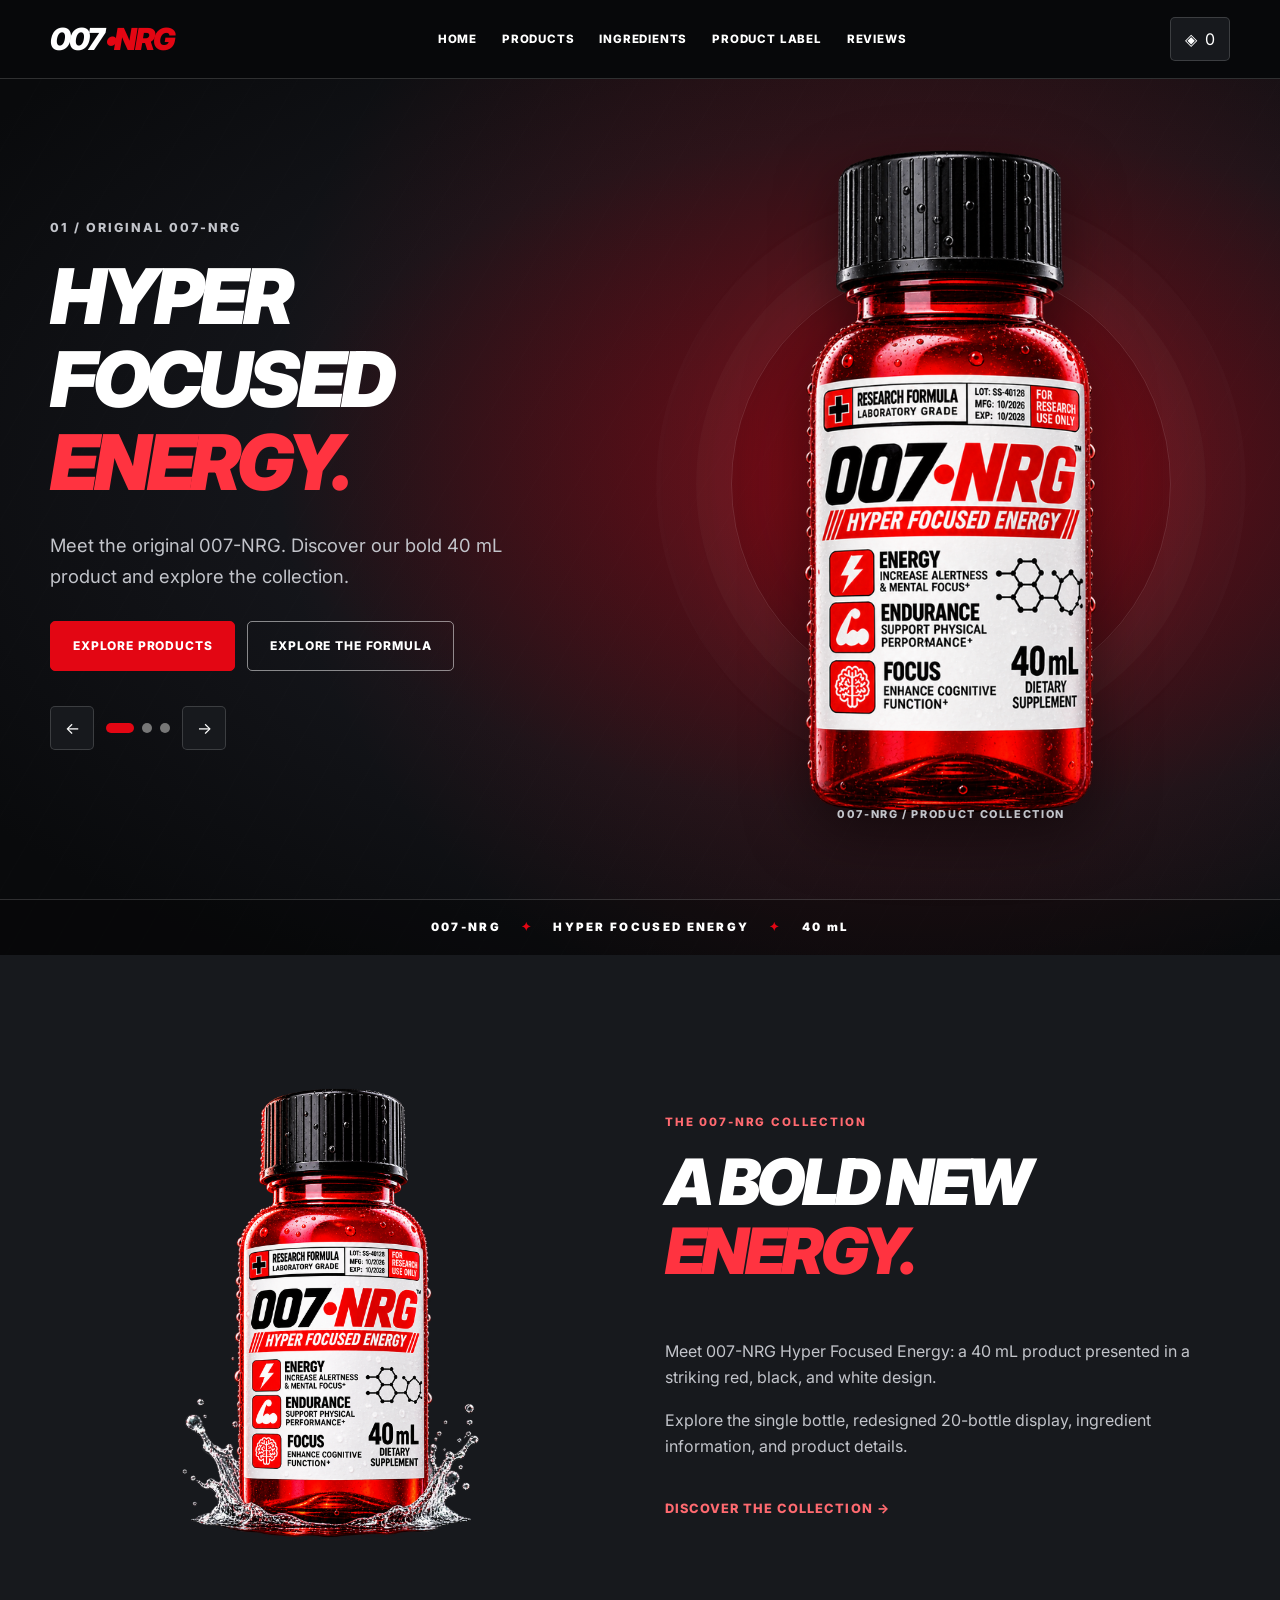
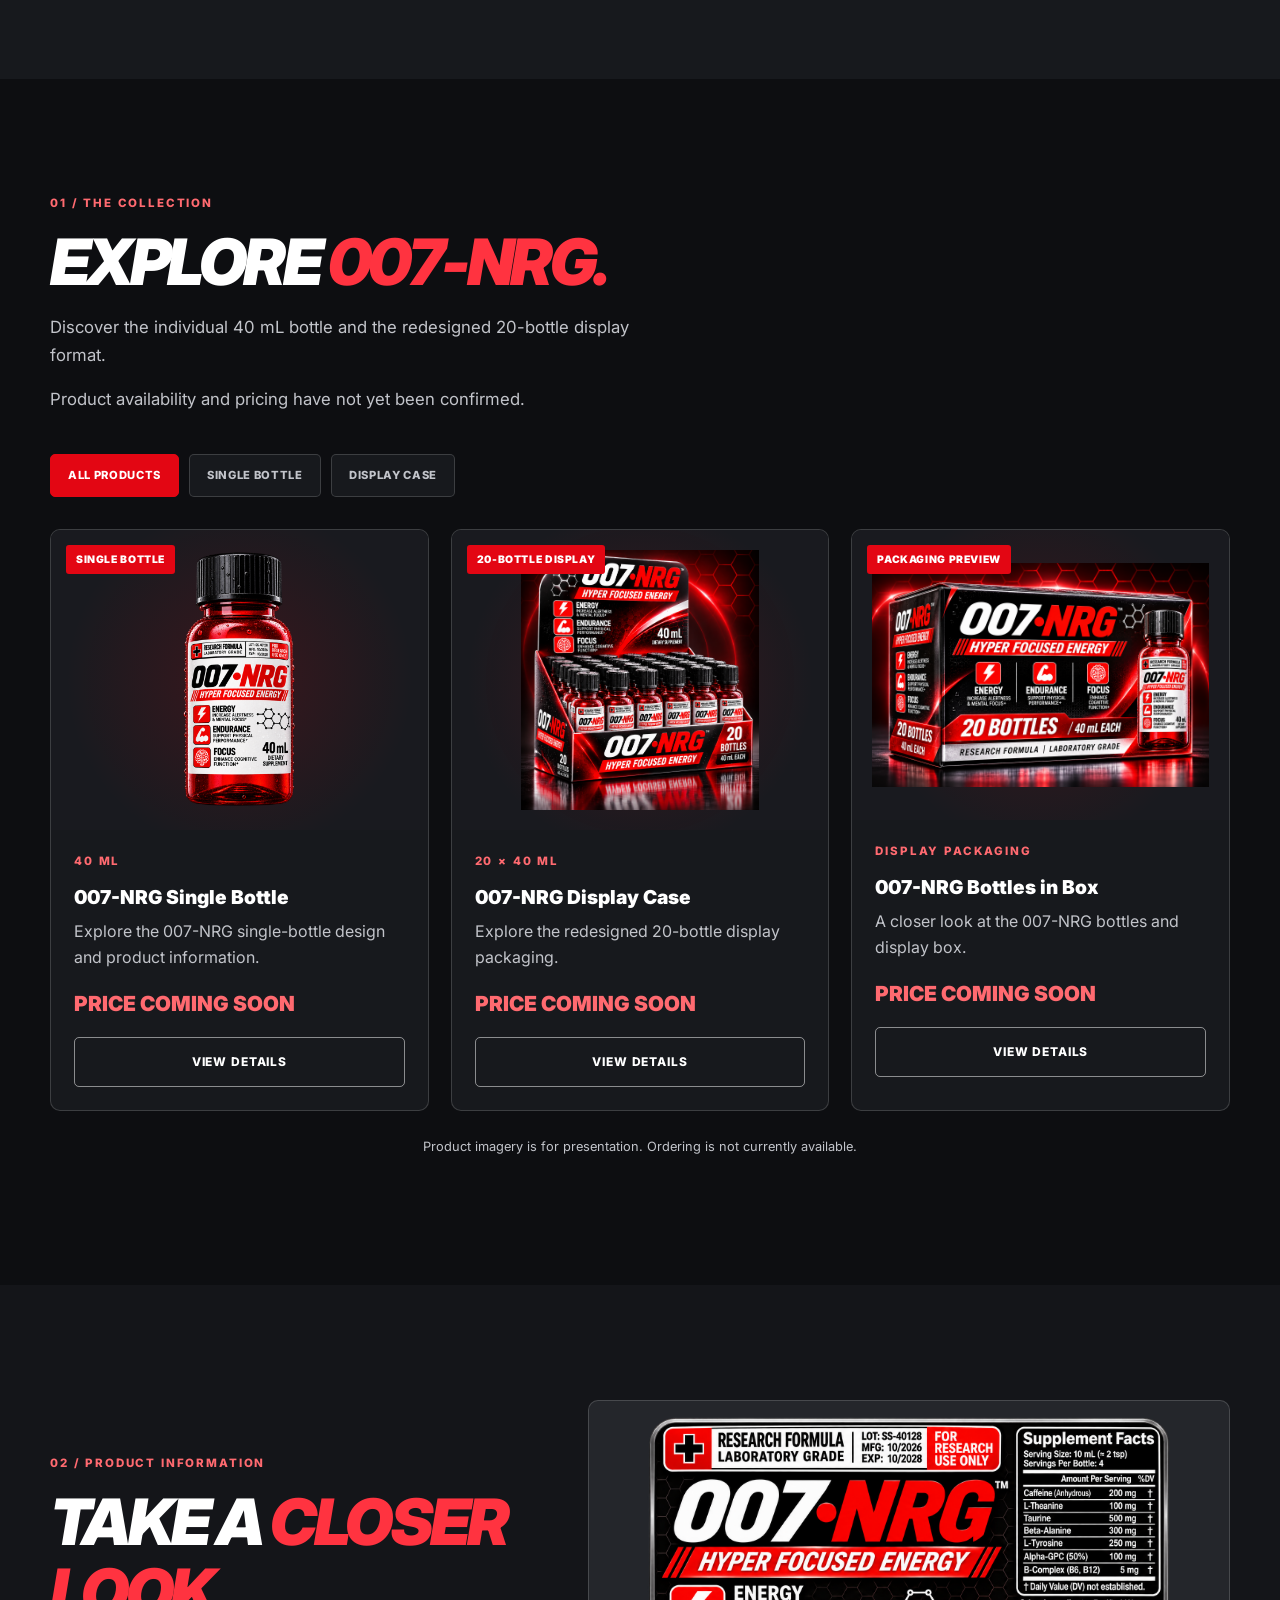
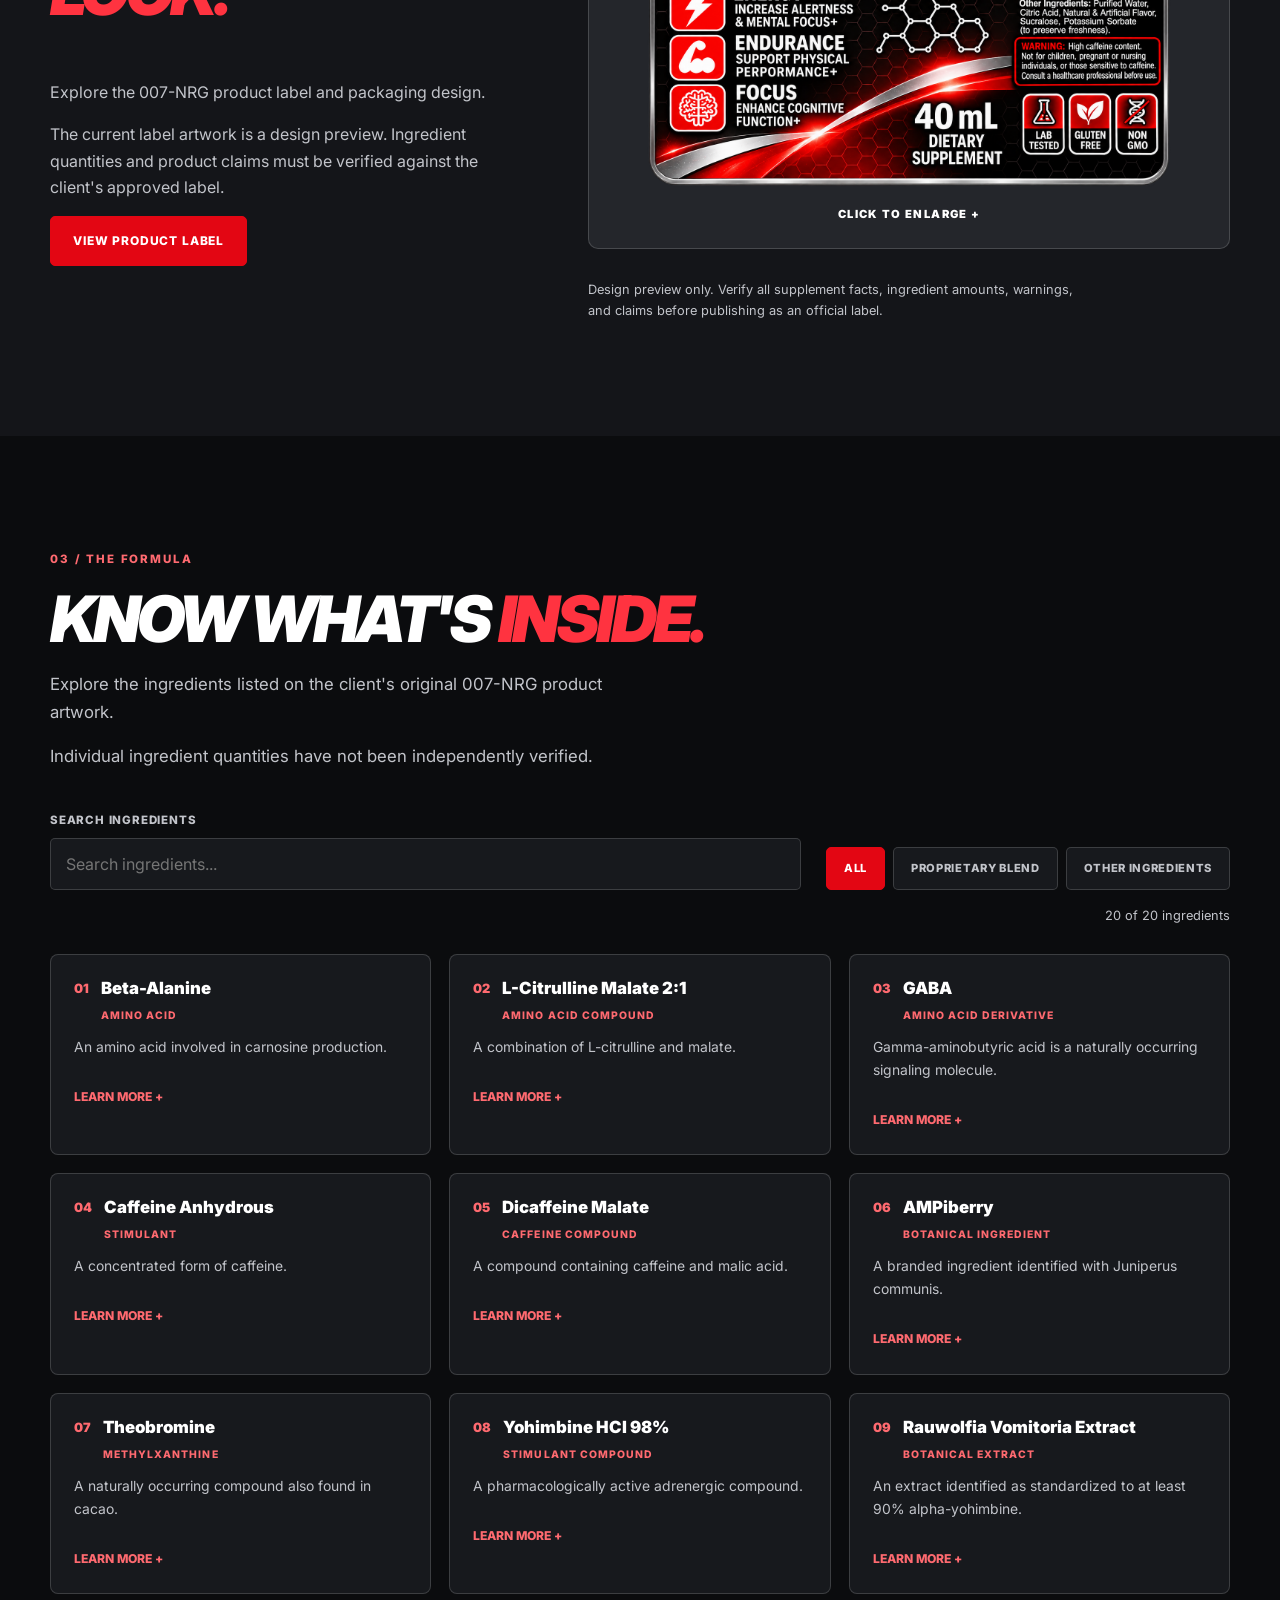
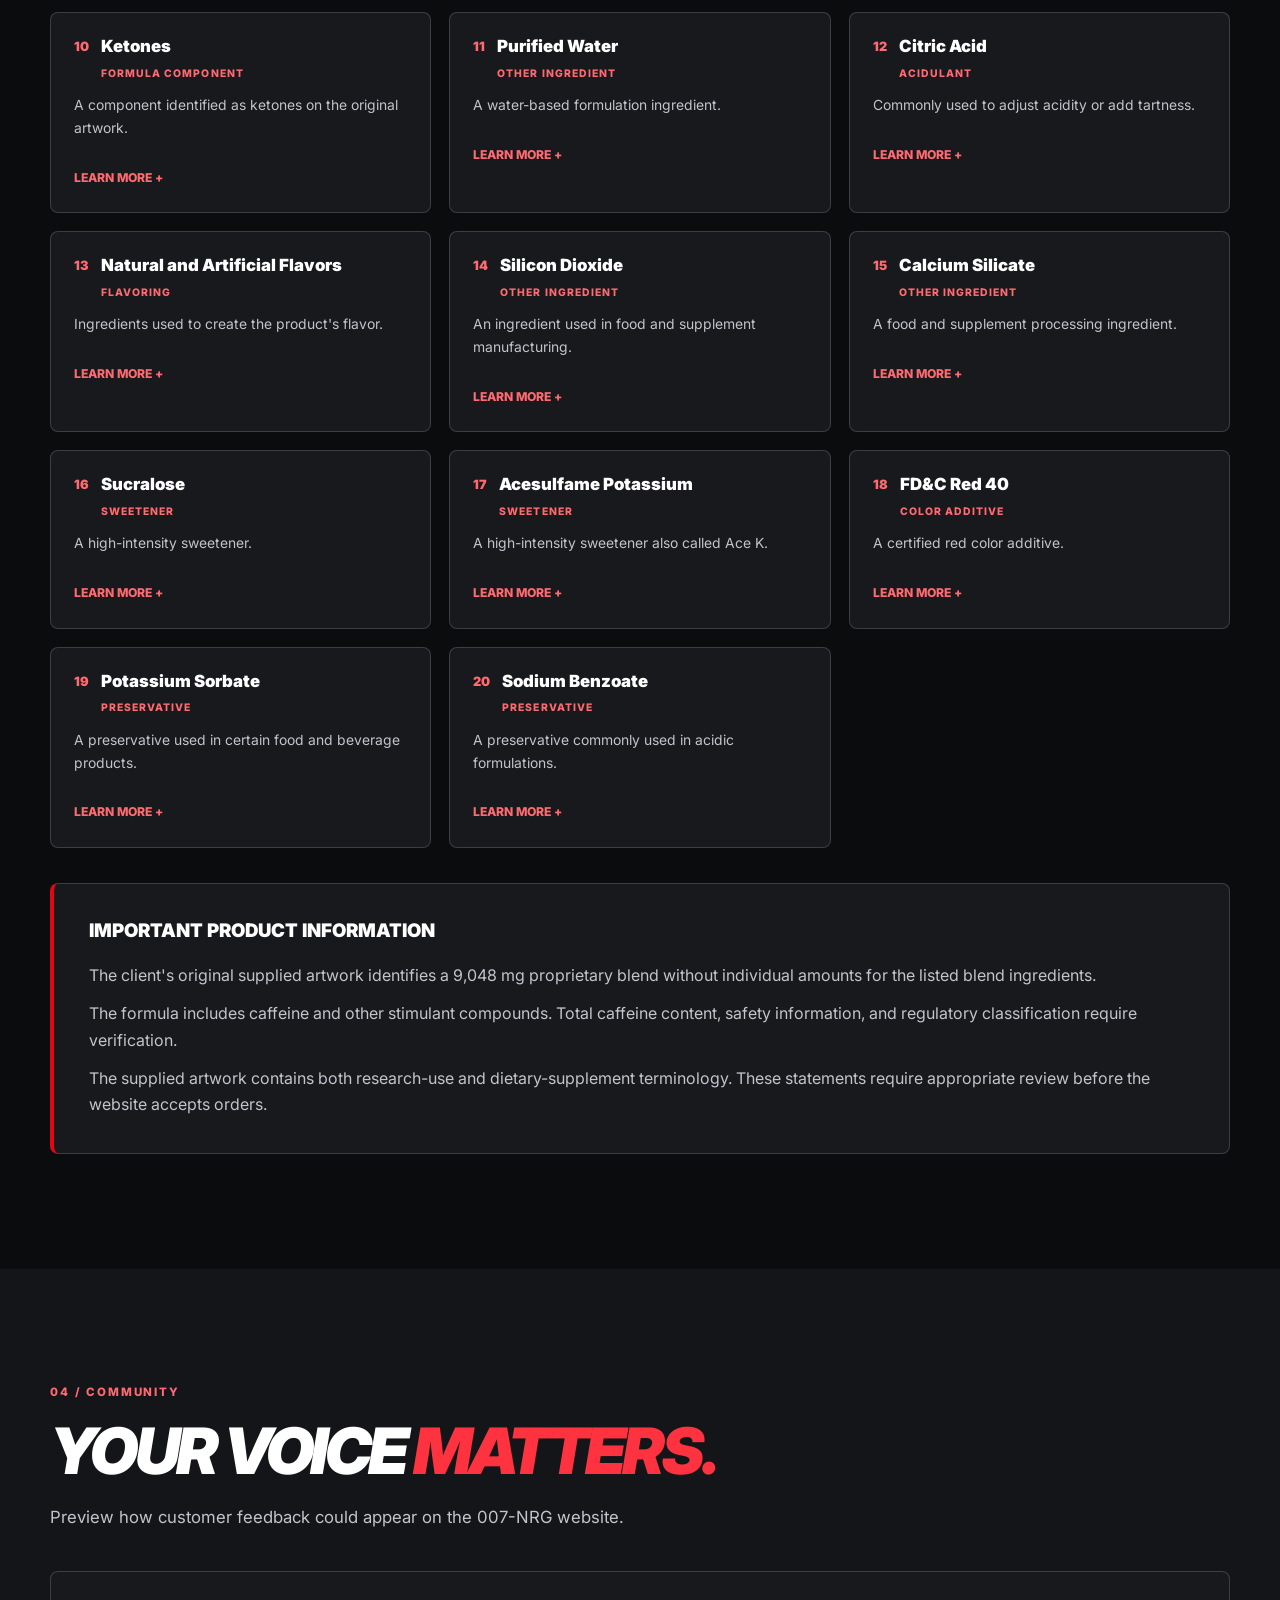
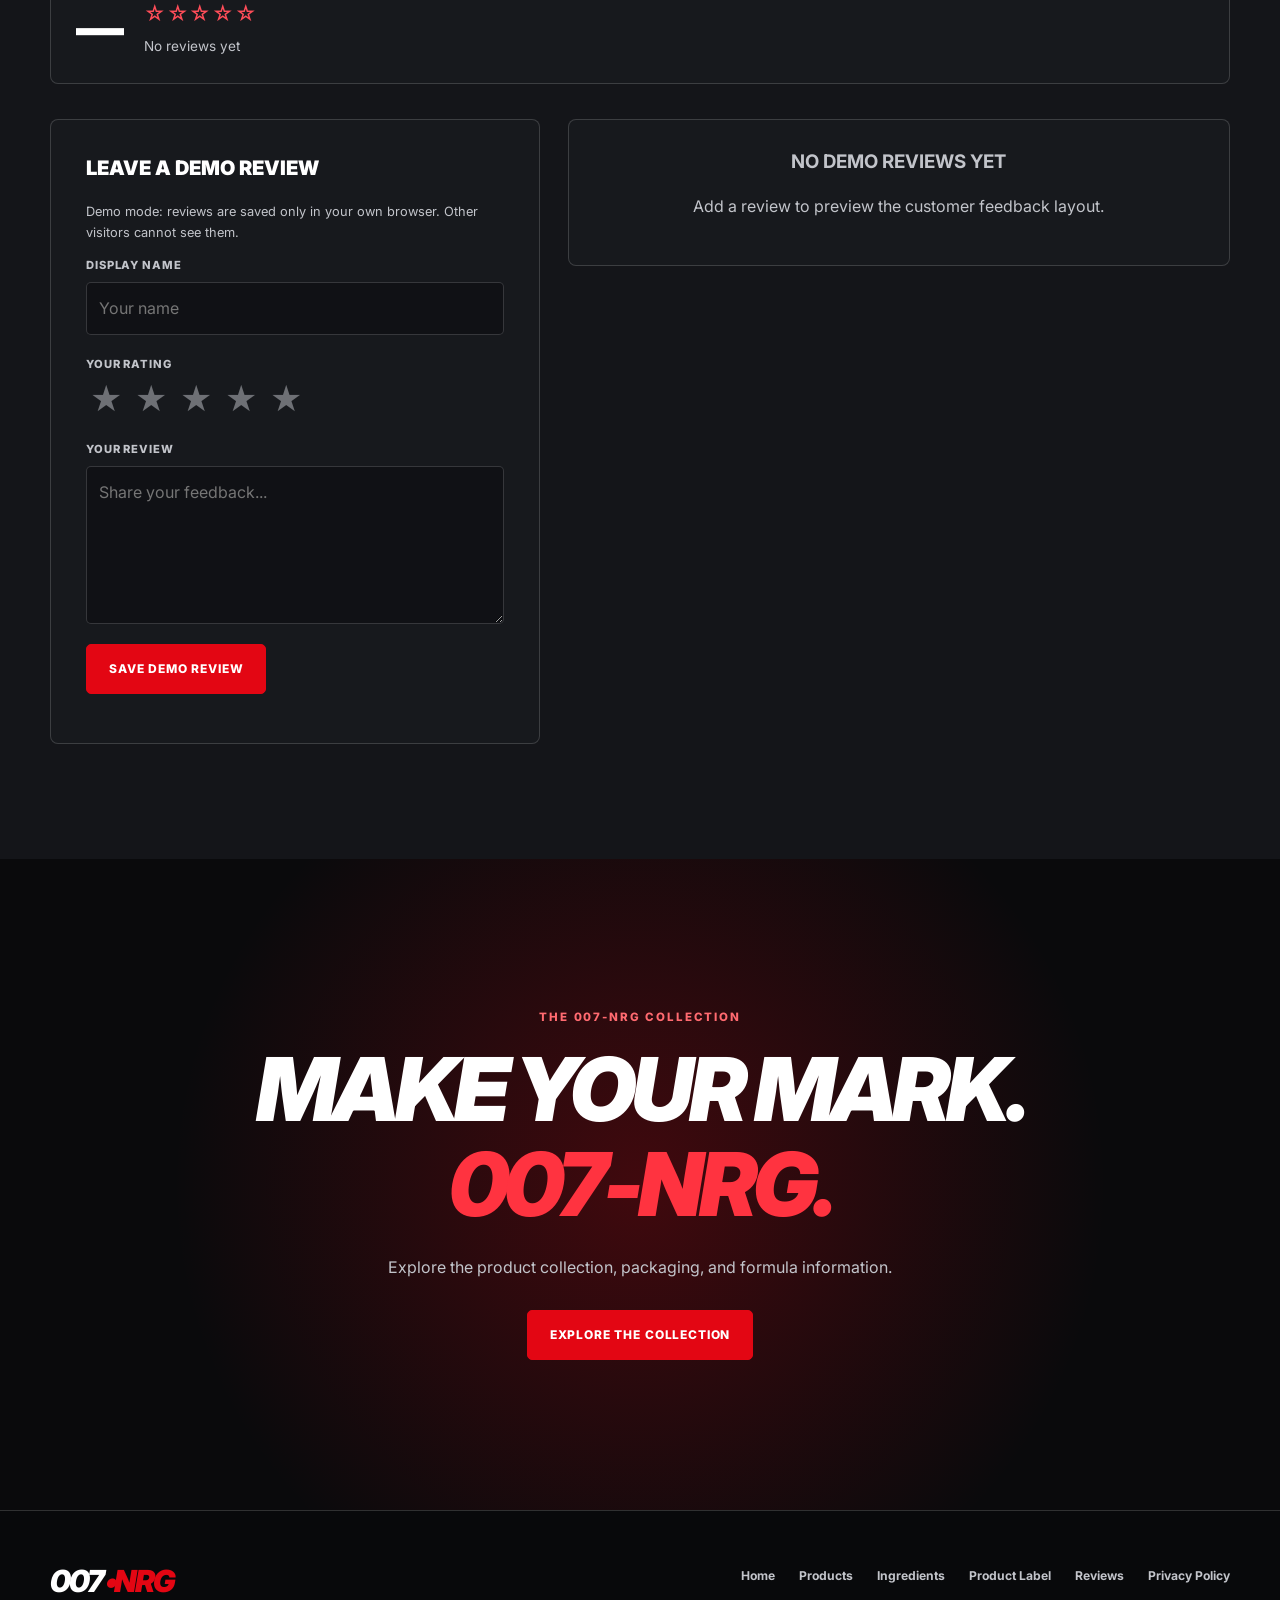
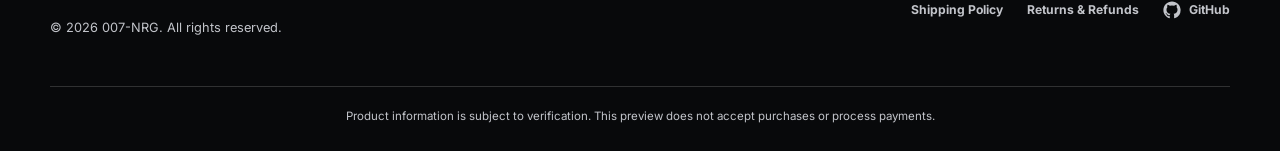
==== commit 99c646aa: "Updating with new name and images redoing site up.  added more images and designs" ====
--- a/index.html
+++ b/index.html
@@ -1,611 +1,1583 @@
 
 <!DOCTYPE html>
 <html lang="en">
+
 <head>
+
+  <!-- === DOCUMENT SETTINGS START === -->
   <meta charset="UTF-8">
-  <meta name="viewport" content="width=device-width, initial-scale=1">
-  <meta name="theme-color" content="#120c11">
-  <meta name="description" content="Explore Blood Of Christ, the 40 mL performance supplement collection. Discover flavors, ingredients, product information, and reviews.">
-  <title>Blood Of Christ | The Collection</title>
+
+  <meta
+    name="viewport"
+    content="width=device-width, initial-scale=1"
+  >
+
+  <meta name="theme-color" content="#090a0c">
+
+  <meta
+    name="description"
+    content="Explore 007-NRG Hyper Focused Energy, product packaging, ingredients, and important product information."
+  >
+
+  <title>007-NRG | Hyper Focused Energy</title>
+  <!-- === DOCUMENT SETTINGS END === -->
+
 
   <!-- === FONTS START === -->
-  <link rel="preconnect" href="https://fonts.googleapis.com">
-  <link rel="preconnect" href="https://fonts.gstatic.com" crossorigin>
-  <link href="https://fonts.googleapis.com/css2?family=Cinzel:wght@500;600;700;800&family=Inter:wght@400;500;600;700;800&display=swap" rel="stylesheet">
+  <link
+    rel="preconnect"
+    href="https://fonts.googleapis.com"
+  >
+
+  <link
+    rel="preconnect"
+    href="https://fonts.gstatic.com"
+    crossorigin
+  >
+
+  <link
+    href="https://fonts.googleapis.com/css2?family=Inter:wght@400;500;600;700;800;900&display=swap"
+    rel="stylesheet"
+  >
   <!-- === FONTS END === -->
 
-  <!-- === SITE ICONS START === -->
-  <link rel="icon" href="images/favicon.ico" sizes="any">
-  <link rel="icon" type="image/png" sizes="32x32" href="images/favicon-32.png">
-  <link rel="apple-touch-icon" href="images/apple-touch-icon.png">
-  <!-- === SITE ICONS END === -->
-
+
+  <!-- === FAVICON START === -->
+  <link
+    rel="icon"
+    href="data:image/svg+xml,%3Csvg xmlns='http://www.w3.org/2000/svg' viewBox='0 0 64 64'%3E%3Crect width='64' height='64' rx='12' fill='%23e30613'/%3E%3Ctext x='32' y='41' text-anchor='middle' font-size='24' font-family='Arial' font-weight='900' fill='white'%3E007%3C/text%3E%3C/svg%3E"
+  >
+  <!-- === FAVICON END === -->
+
+
+  <!-- === STYLES AND SCRIPTS START === -->
   <link rel="stylesheet" href="css/style.css">
+
   <script src="js/script.js" defer></script>
+  <!-- === STYLES AND SCRIPTS END === -->
+
+
+  <!-- === MOBILE AND IMAGE LAYOUT OVERRIDES START === -->
+  <style>
+
+    /*
+      These layout rules are included here so the
+      mobile hero order works immediately.
+
+      We can move them into css/style.css after
+      reviewing the updated mobile screenshots.
+    */
+
+    .hero-product-link {
+      display: flex;
+      align-items: center;
+      justify-content: center;
+      width: 100%;
+    }
+
+    #heroProductImage {
+      display: block;
+      width: auto;
+      max-width: 100%;
+      height: auto;
+      max-height: 680px;
+      object-fit: contain;
+      margin-inline: auto;
+    }
+
+    .intro-feature-image {
+      display: flex;
+      align-items: center;
+      justify-content: center;
+      min-width: 0;
+      padding: 12px;
+    }
+
+    .intro-feature-image img {
+      display: block;
+      width: auto;
+      max-width: 100%;
+      max-height: 470px;
+      height: auto;
+      object-fit: contain;
+      margin-inline: auto;
+    }
+
+    .intro-feature-copy {
+      min-width: 0;
+    }
+
+    .intro-feature-copy p {
+      max-width: 620px;
+    }
+
+    .intro-feature-copy p + p {
+      margin-top: 14px;
+    }
+
+    .intro-feature-copy .text-link {
+      display: inline-block;
+      margin-top: 22px;
+    }
+
+    .footer-github-link {
+      display: inline-flex;
+      align-items: center;
+      gap: 8px;
+    }
+
+    .footer-github-link svg {
+      width: 18px;
+      height: 18px;
+      flex-shrink: 0;
+      fill: currentColor;
+    }
+
+    @media (max-width: 850px) {
+
+      html,
+      body {
+        max-width: 100%;
+        overflow-x: clip;
+      }
+
+      /*
+        Put the bottle ABOVE the hero edition,
+        heading, description, and buttons.
+      */
+
+      .hero-layout {
+        display: flex !important;
+        flex-direction: column !important;
+        align-items: center !important;
+        gap: 12px !important;
+      }
+
+      .hero-product {
+        order: 1 !important;
+        width: 100% !important;
+        max-width: 100% !important;
+        min-width: 0 !important;
+        margin: 0 auto !important;
+      }
+
+      .hero-content {
+        order: 2 !important;
+        width: 100% !important;
+        max-width: 100% !important;
+        min-width: 0 !important;
+        text-align: center;
+      }
+
+      .hero-product-link {
+        width: 100%;
+        max-width: 100%;
+      }
+
+      #heroProductImage {
+        max-width: min(75vw, 330px) !important;
+        max-height: 400px !important;
+        height: auto !important;
+        object-fit: contain !important;
+      }
+
+      .hero-actions,
+      .hero-controls {
+        justify-content: center;
+      }
+
+      .intro-layout {
+        display: flex !important;
+        flex-direction: column !important;
+        align-items: center;
+        gap: 20px;
+      }
+
+      .intro-feature-image {
+        width: 100%;
+        order: 1;
+      }
+
+      .intro-feature-copy {
+        width: 100%;
+        order: 2;
+        text-align: center;
+      }
+
+      .intro-feature-image img {
+        max-width: min(78vw, 350px);
+        max-height: 380px;
+      }
+
+      .product-grid,
+      .ingredient-grid {
+        grid-template-columns: minmax(0, 1fr);
+      }
+
+      .product-card,
+      .ingredient-card {
+        min-width: 0;
+      }
+
+      .label-layout,
+      .reviews-layout {
+        grid-template-columns: minmax(0, 1fr);
+      }
+
+    }
+
+    @media (max-width: 480px) {
+
+      .hero-layout {
+        gap: 6px !important;
+      }
+
+      #heroProductImage {
+        max-width: min(72vw, 280px) !important;
+        max-height: 335px !important;
+      }
+
+      .hero-content h1 {
+        overflow-wrap: anywhere;
+      }
+
+      .hero-actions {
+        flex-wrap: wrap;
+      }
+
+      .hero-actions .button {
+        max-width: 100%;
+      }
+
+      .intro-feature-image img {
+        max-width: 78vw;
+        max-height: 310px;
+      }
+
+      .footer-links {
+        flex-wrap: wrap;
+      }
+
+    }
+
+  </style>
+  <!-- === MOBILE AND IMAGE LAYOUT OVERRIDES END === -->
+
 </head>
 
+
 <body>
+
+  <!-- ========================================================
+       HEADER
+       ======================================================== -->
+
   <!-- === HEADER START === -->
   <header class="site-header">
-    <nav class="container navigation" aria-label="Main navigation">
-      <a class="brand" href="#home">
-        <span class="brand-cross" aria-hidden="true">✝</span>
-        BLOOD OF <span>CHRIST</span>
+
+    <nav
+      class="container navigation"
+      aria-label="Main navigation"
+    >
+
+      <!-- === BRAND START === -->
+      <a
+        class="brand"
+        href="#home"
+        aria-label="007-NRG home"
+      >
+        007<span>•NRG</span>
       </a>
-
-      <div class="nav-links" id="navLinks">
+      <!-- === BRAND END === -->
+
+
+      <!-- === NAVIGATION LINKS START === -->
+      <div
+        class="nav-links"
+        id="navLinks"
+      >
+
         <a href="#home">Home</a>
-        <a href="#shop">Shop</a>
-        <a href="#ingredients">The Formula</a>
+
+        <a href="#shop">Products</a>
+
+        <a href="#ingredients">Ingredients</a>
+
         <a href="#label">Product Label</a>
+
         <a href="#reviews">Reviews</a>
+
       </div>
-
+      <!-- === NAVIGATION LINKS END === -->
+
+
+      <!-- === HEADER ACTIONS START === -->
       <div class="header-actions">
-        <button class="cart-trigger" id="cartTrigger"
-          type="button" aria-label="Open shopping bag">
+
+        <button
+          class="cart-trigger"
+          id="cartTrigger"
+          type="button"
+          aria-label="Open shopping bag"
+        >
+
           <span aria-hidden="true">◈</span>
-          <span class="cart-count" id="cartCount">0</span>
+
+          <span id="cartCount">0</span>
+
         </button>
 
-        <button class="menu-toggle" id="menuToggle"
-          type="button" aria-label="Open menu"
-          aria-expanded="false" aria-controls="navLinks">
-          ☰
+
+        <button
+          class="menu-toggle"
+          id="menuToggle"
+          type="button"
+          aria-label="Open menu"
+          aria-controls="navLinks"
+          aria-expanded="false"
+        >
+
+          <span aria-hidden="true">☰</span>
+
         </button>
+
       </div>
+      <!-- === HEADER ACTIONS END === -->
+
     </nav>
+
   </header>
   <!-- === HEADER END === -->
 
+
   <main>
-    <!-- === HERO SLIDESHOW START === -->
-    <section class="hero" id="home" aria-label="Featured flavors">
-      <div class="hero-glow" id="heroGlow" aria-hidden="true"></div>
-      <div class="hero-grain" aria-hidden="true"></div>
+
+
+    <!-- ======================================================
+         HERO SECTION
+         ====================================================== -->
+
+    <!-- === HERO SECTION START === -->
+    <section
+      class="hero"
+      id="home"
+    >
+
+      <div
+        class="hero-glow"
+        aria-hidden="true"
+      ></div>
+
+      <div
+        class="hero-grain"
+        aria-hidden="true"
+      ></div>
+
 
       <div class="container hero-layout">
+
+
+        <!-- === HERO TEXT START === -->
         <div class="hero-content">
-          <span class="eyebrow">THE BLOOD OF CHRIST COLLECTION</span>
-          <p class="hero-edition" id="heroEdition">01 / ORIGINAL</p>
+
+          <p
+            class="hero-edition"
+            id="heroEdition"
+          >
+            01 / HYPER FOCUSED ENERGY
+          </p>
+
 
           <h1 id="heroTitle">
-            AWAKEN THE <em>POWER.</em>
+            HYPER FOCUSED
+            <em>ENERGY.</em>
           </h1>
 
-          <p class="hero-description" id="heroDescription">
-            A bold identity. A distinctive formula.
-            Discover the original Blood Of Christ experience.
+
+          <p
+            class="hero-description"
+            id="heroDescription"
+          >
+            Introducing 007-NRG. Discover the
+            bold 40 mL product, distinctive
+            packaging, and ingredient information.
           </p>
 
+
+          <!-- === HERO BUTTONS START === -->
           <div class="hero-actions">
-            <a class="button button-primary"
-              id="heroShopLink" href="#shop">
-              EXPLORE THE COLLECTION
-              <span aria-hidden="true">↗</span>
+
+            <a
+              href="#shop"
+              class="button button-primary"
+            >
+              EXPLORE PRODUCTS
             </a>
 
-            <a class="button button-secondary" href="#label">
-              READ THE LABEL
+            <a
+              href="#ingredients"
+              class="button button-secondary"
+            >
+              EXPLORE THE FORMULA
             </a>
+
           </div>
-
-          <div class="hero-controls">
-            <button type="button" id="previousSlide"
-              class="slide-arrow" aria-label="Previous flavor">
-              ←
+          <!-- === HERO BUTTONS END === -->
+
+
+          <!-- === HERO SLIDESHOW CONTROLS START === -->
+          <div
+            class="hero-controls"
+            aria-label="Product slideshow controls"
+          >
+
+            <button
+              class="slide-arrow"
+              id="previousSlide"
+              type="button"
+              aria-label="Previous product image"
+            >
+              &#8592;
             </button>
 
-            <div class="slide-indicators" id="slideIndicators"
-              aria-label="Choose featured flavor"></div>
-
-            <button type="button" id="nextSlide"
-              class="slide-arrow" aria-label="Next flavor">
-              →
+
+            <div
+              class="slide-indicators"
+              id="slideIndicators"
+              role="group"
+              aria-label="Select product image"
+            ></div>
+
+
+            <button
+              class="slide-arrow"
+              id="nextSlide"
+              type="button"
+              aria-label="Next product image"
+            >
+              &#8594;
             </button>
+
           </div>
+          <!-- === HERO SLIDESHOW CONTROLS END === -->
+
         </div>
-
+        <!-- === HERO TEXT END === -->
+
+
+        <!-- === HERO PRODUCT START === -->
         <div class="hero-product">
-          <div class="product-halo" aria-hidden="true"></div>
-          <div class="product-ring" aria-hidden="true"></div>
-
-          <a class="hero-product-link"
+
+          <div
+            class="product-halo"
+            aria-hidden="true"
+          ></div>
+
+          <div
+            class="product-ring"
+            aria-hidden="true"
+          ></div>
+
+
+          <a
+            class="hero-product-link"
             id="heroProductLink"
             href="#shop"
-            aria-label="Shop Original products">
+            aria-label="Explore 007-NRG products"
+          >
+
             <img
               id="heroProductImage"
-              src="images/original_bottle_600x900.png"
-              alt="Blood Of Christ Original 40 mL bottle"
+              src="images/007-NRG-single-bottle-600x900.png"
+              alt="007-NRG single 40 mL bottle"
               width="600"
               height="900"
-              fetchpriority="high">
+              fetchpriority="high"
+            >
+
           </a>
 
+
           <span class="hero-image-caption">
-            40 mL · PRODUCT CONCEPT
+            007-NRG / PRODUCT COLLECTION
           </span>
+
         </div>
+        <!-- === HERO PRODUCT END === -->
+
       </div>
 
+
+      <!-- === HERO BOTTOM STRIP START === -->
       <div class="hero-bottom">
+
         <div class="container hero-bottom-content">
-          <span>ORIGINAL</span>
-          <span class="separator">✦</span>
-          <span>GRAPE BLAST</span>
-          <span class="separator">✦</span>
-          <span>TROPICAL RUSH</span>
+
+          <span>007-NRG</span>
+
+          <span
+            class="separator"
+            aria-hidden="true"
+          >✦</span>
+
+          <span>HYPER FOCUSED ENERGY</span>
+
+          <span
+            class="separator"
+            aria-hidden="true"
+          >✦</span>
+
+          <span>40 mL</span>
+
         </div>
+
       </div>
+      <!-- === HERO BOTTOM STRIP END === -->
+
     </section>
-    <!-- === HERO SLIDESHOW END === -->
+    <!-- === HERO SECTION END === -->
+
+
+
+    <!-- ======================================================
+         BRAND INTRO / FEATURED IMAGE
+         ====================================================== -->
 
     <!-- === BRAND INTRO START === -->
-    <!-- This section remains commented out as in your latest version.
-
     <section class="section brand-intro">
+
       <div class="container intro-layout">
-        <div class="reveal">
-          <span class="eyebrow">A DISTINCTIVE IDENTITY</span>
-          <h2>NOT MADE TO <span class="gold">BLEND IN.</span></h2>
+
+
+        <!-- === FEATURED SPLASH IMAGE START === -->
+        <div class="intro-feature-image reveal">
+
+          <img
+            src="images/007-NRG-600x900-Water-Splash-Bottle.png"
+            alt="007-NRG bottle with dramatic water splash artwork"
+            width="600"
+            height="900"
+            loading="lazy"
+            decoding="async"
+          >
+
         </div>
-
-        <div class="reveal">
+        <!-- === FEATURED SPLASH IMAGE END === -->
+
+
+        <!-- === FEATURED TEXT START === -->
+        <div
+          class="intro-feature-copy reveal"
+          data-delay="1"
+        >
+
+          <span class="eyebrow">
+            THE 007-NRG COLLECTION
+          </span>
+
+
+          <h2>
+            A BOLD NEW
+            <span class="gold">ENERGY.</span>
+          </h2>
+
+
           <p>
-            Blood Of Christ brings a bold visual identity to a
-            compact 40 mL format. Explore the collection,
-            compare flavors, and examine the product information.
+            Meet 007-NRG Hyper Focused Energy:
+            a 40 mL product presented in a
+            striking red, black, and white design.
           </p>
-          <a class="text-link" href="#shop">
-            DISCOVER THE COLLECTION ↗
+
+
+          <p>
+            Explore the single bottle,
+            redesigned 20-bottle display,
+            ingredient information, and
+            product details.
+          </p>
+
+
+          <a
+            class="text-link"
+            href="#shop"
+          >
+            DISCOVER THE COLLECTION →
           </a>
+
         </div>
+        <!-- === FEATURED TEXT END === -->
+
       </div>
+
     </section>
-
-    -->
     <!-- === BRAND INTRO END === -->
 
-    <!-- === SHOP START === -->
-    <section class="section shop-section" id="shop">
+
+
+    <!-- ======================================================
+         PRODUCT COLLECTION
+         ====================================================== -->
+
+    <!-- === PRODUCT COLLECTION START === -->
+    <section
+      class="section shop-section"
+      id="shop"
+    >
+
       <div class="container">
+
+
+        <!-- === PRODUCT SECTION HEADING START === -->
         <div class="section-heading reveal">
-          <span class="eyebrow">01 / THE COLLECTION</span>
-          <h2>FIND YOUR <span class="gold">FLAVOR.</span></h2>
+
+          <span class="eyebrow">
+            01 / THE COLLECTION
+          </span>
+
+
+          <h2>
+            EXPLORE
+            <span class="gold">007-NRG.</span>
+          </h2>
+
+
           <p>
-            Three distinct designs. Explore individual bottles
-            and 12-pack collections.
+            Discover the individual 40 mL
+            bottle and the redesigned
+            20-bottle display format.
           </p>
+
+          <p>
+            Product availability and pricing
+            have not yet been confirmed.
+          </p>
+
         </div>
-
-        <div class="shop-tabs" id="shopTabs"
-          role="group" aria-label="Filter products">
-          <button type="button"
+        <!-- === PRODUCT SECTION HEADING END === -->
+
+
+        <!-- === PRODUCT FILTERS START === -->
+        <div
+          class="shop-tabs"
+          role="group"
+          aria-label="Filter products"
+        >
+
+          <button
             class="shop-tab active"
+            type="button"
             data-filter="all"
-            aria-pressed="true">
+            aria-pressed="true"
+          >
             ALL PRODUCTS
           </button>
 
-          <button type="button"
+
+          <button
             class="shop-tab"
+            type="button"
             data-filter="single"
-            aria-pressed="false">
-            SINGLE BOTTLES
+            aria-pressed="false"
+          >
+            SINGLE BOTTLE
           </button>
 
-          <button type="button"
+
+          <button
             class="shop-tab"
+            type="button"
             data-filter="case"
-            aria-pressed="false">
-            12-PACKS
+            aria-pressed="false"
+          >
+            DISPLAY CASE
           </button>
+
         </div>
-
-        <div class="product-grid" id="productGrid"></div>
+        <!-- === PRODUCT FILTERS END === -->
+
+
+        <!-- === PRODUCT GRID START === -->
+        <!--
+          JavaScript builds the product cards
+          using the PRODUCTS array.
+
+          Expected display image:
+          images/007-NRG-20pck-Display.png
+
+          Expected box image:
+          images/007-NRG-20pck-Bottles-In-Box.png
+        -->
+        <div
+          class="product-grid"
+          id="productGrid"
+          aria-live="polite"
+        ></div>
+        <!-- === PRODUCT GRID END === -->
+
 
         <p class="shop-notice">
-          Prices shown in USD. Shipping and taxes are not included.
-          Secure checkout is not yet connected.
+          Product imagery is for presentation.
+          Ordering is not currently available.
         </p>
+
       </div>
+
     </section>
-    <!-- === SHOP END === -->
+    <!-- === PRODUCT COLLECTION END === -->
+
+
+
+    <!-- ======================================================
+         PRODUCT LABEL
+         ====================================================== -->
 
     <!-- === PRODUCT LABEL START === -->
-    <section class="section label-section" id="label">
-      <div class="container">
-        <div class="label-layout">
-          <div class="reveal">
-            <span class="eyebrow">02 / PRODUCT TRANSPARENCY</span>
-            <h2>
-              EVERY DETAIL <span class="gold">MATTERS.</span>
-            </h2>
-
-            <p>
-              Examine the supplied product label, including the
-              supplement facts, ingredient declaration, serving
-              information, and warnings.
-            </p>
-
-            <button type="button"
-              class="button button-primary"
-              id="openLabelButton">
-              EXPLORE THE LABEL ↗
-            </button>
-          </div>
-
-          <button class="label-preview reveal"
+    <section
+      class="section label-section"
+      id="label"
+    >
+
+      <div class="container label-layout">
+
+
+        <!-- === LABEL DESCRIPTION START === -->
+        <div class="reveal">
+
+          <span class="eyebrow">
+            02 / PRODUCT INFORMATION
+          </span>
+
+
+          <h2>
+            TAKE A
+            <span class="gold">CLOSER LOOK.</span>
+          </h2>
+
+
+          <p>
+            Explore the 007-NRG product
+            label and packaging design.
+          </p>
+
+
+          <p>
+            The current label artwork is
+            a design preview. Ingredient
+            quantities and product claims
+            must be verified against the
+            client's approved label.
+          </p>
+
+
+          <button
+            class="button button-primary"
+            id="openLabelButton"
+            type="button"
+          >
+            VIEW PRODUCT LABEL
+          </button>
+
+        </div>
+        <!-- === LABEL DESCRIPTION END === -->
+
+
+        <!-- === LABEL IMAGE START === -->
+        <div
+          class="reveal"
+          data-delay="1"
+        >
+
+          <button
+            class="label-preview"
             id="labelPreview"
             type="button"
-            aria-label="Enlarge the product label">
+            aria-label="Enlarge 007-NRG product label"
+          >
+
             <img
-              src="images/product-label.png"
-              alt="Blood Of Christ supplement facts and product label"
-              loading="lazy">
-            <span>CLICK TO EXPLORE ↗</span>
+              src="images/007-NRG-Label-no-bkgd-1536x1024.png"
+              alt="007-NRG label design preview"
+              loading="lazy"
+              decoding="async"
+            >
+
+
+            <span>
+              CLICK TO ENLARGE +
+            </span>
+
           </button>
+
+
+          <p class="label-note">
+            Design preview only. Verify all
+            supplement facts, ingredient amounts,
+            warnings, and claims before
+            publishing as an official label.
+          </p>
+
         </div>
-
-        <p class="label-note">
-          The supplied artwork identifies a 40 mL research-formula
-          product. Flavor-specific labels and final retail packaging
-          have not been verified.
-        </p>
+        <!-- === LABEL IMAGE END === -->
+
       </div>
+
     </section>
     <!-- === PRODUCT LABEL END === -->
 
-    <!-- === INGREDIENTS START === -->
-    <section class="section ingredients-section" id="ingredients">
+
+
+    <!-- ======================================================
+         INGREDIENT EXPLORER
+         ====================================================== -->
+
+    <!-- === INGREDIENT EXPLORER START === -->
+    <section
+      class="section ingredients-section"
+      id="ingredients"
+    >
+
       <div class="container">
+
+
+        <!-- === INGREDIENT SECTION HEADING START === -->
         <div class="section-heading reveal">
-          <span class="eyebrow">03 / THE FORMULA</span>
+
+          <span class="eyebrow">
+            03 / THE FORMULA
+          </span>
+
+
           <h2>
-            KNOW WHAT'S <span class="gold">INSIDE.</span>
+            KNOW WHAT'S
+            <span class="gold">INSIDE.</span>
           </h2>
+
+
           <p>
-            Explore ingredients listed on the supplied
-            40 mL product label.
+            Explore the ingredients listed
+            on the client's original
+            007-NRG product artwork.
           </p>
+
+
+          <p>
+            Individual ingredient quantities
+            have not been independently verified.
+          </p>
+
         </div>
-
-        <div class="ingredient-grid" id="ingredientGrid"></div>
-
+        <!-- === INGREDIENT SECTION HEADING END === -->
+
+
+        <!-- === INGREDIENT GRID START === -->
+        <!--
+          JavaScript inserts the search and
+          category filters before this grid.
+
+          The ingredient information comes
+          from the INGREDIENTS array in JS.
+        -->
+        <div
+          class="ingredient-grid"
+          id="ingredientGrid"
+          aria-live="polite"
+        ></div>
+        <!-- === INGREDIENT GRID END === -->
+
+
+        <!-- === INGREDIENT NOTICE START === -->
         <div class="information-panel reveal">
-          <h3>IMPORTANT FORMULA INFORMATION</h3>
+
+          <h3>
+            IMPORTANT PRODUCT INFORMATION
+          </h3>
+
 
           <p>
-            The supplied label declares a 9,048 mg proprietary blend.
-            Individual ingredient quantities and total caffeine content
-            are not provided. Ingredients include potent stimulants
-            such as yohimbine and alpha-yohimbine.
+            The client's original supplied
+            artwork identifies a 9,048 mg
+            proprietary blend without
+            individual amounts for the
+            listed blend ingredients.
           </p>
 
+
           <p>
-            This is educational product information, not a verification
-            of safety or efficacy. The formula and any marketing claims
-            require appropriate professional and regulatory review.
+            The formula includes caffeine
+            and other stimulant compounds.
+            Total caffeine content, safety
+            information, and regulatory
+            classification require
+            verification.
           </p>
+
+
+          <p>
+            The supplied artwork contains
+            both research-use and
+            dietary-supplement terminology.
+            These statements require
+            appropriate review before
+            the website accepts orders.
+          </p>
+
         </div>
+        <!-- === INGREDIENT NOTICE END === -->
+
       </div>
+
     </section>
-    <!-- === INGREDIENTS END === -->
-
-    <!-- === REVIEWS START === -->
-    <section class="section reviews-section" id="reviews">
+    <!-- === INGREDIENT EXPLORER END === -->
+
+
+
+    <!-- ======================================================
+         CUSTOMER REVIEWS
+         ====================================================== -->
+
+    <!-- === REVIEWS SECTION START === -->
+    <section
+      class="section reviews-section"
+      id="reviews"
+    >
+
       <div class="container">
+
+
+        <!-- === REVIEWS HEADING START === -->
         <div class="section-heading reveal">
-          <span class="eyebrow">04 / COMMUNITY</span>
+
+          <span class="eyebrow">
+            04 / COMMUNITY
+          </span>
+
+
           <h2>
-            YOUR VOICE <span class="gold">MATTERS.</span>
+            YOUR VOICE
+            <span class="gold">MATTERS.</span>
           </h2>
+
+
           <p>
-            Share your experience and explore community feedback.
+            Preview how customer feedback
+            could appear on the
+            007-NRG website.
           </p>
+
         </div>
-
+        <!-- === REVIEWS HEADING END === -->
+
+
+        <!-- === REVIEW SUMMARY START === -->
         <div class="rating-summary">
+
           <strong id="averageRating">—</strong>
 
+
           <div>
-            <div class="rating-stars" id="averageStars">
+
+            <div
+              class="rating-stars"
+              id="averageStars"
+              aria-label="Average review rating"
+            >
               ☆☆☆☆☆
             </div>
-            <span id="reviewCount">No reviews yet</span>
+
+
+            <span id="reviewCount">
+              No reviews yet
+            </span>
+
           </div>
+
         </div>
+        <!-- === REVIEW SUMMARY END === -->
+
 
         <div class="reviews-layout">
-          <form class="review-form panel" id="reviewForm">
-            <h3>LEAVE A REVIEW</h3>
-
-            <p class="review-mode" id="reviewMode">
-              Demo reviews are saved in this browser only.
+
+
+          <!-- === REVIEW FORM START === -->
+          <form
+            class="review-form panel"
+            id="reviewForm"
+          >
+
+            <h3>
+              LEAVE A DEMO REVIEW
+            </h3>
+
+
+            <p
+              class="review-mode"
+              id="reviewMode"
+            >
+              Demo mode: reviews are saved
+              only in your own browser.
+              Other visitors cannot see them.
             </p>
 
+
+            <!-- === REVIEW NAME START === -->
             <div class="form-field">
-              <label for="reviewName">DISPLAY NAME</label>
+
+              <label for="reviewName">
+                DISPLAY NAME
+              </label>
+
+
               <input
-                type="text"
                 id="reviewName"
                 name="reviewName"
+                type="text"
+                maxlength="60"
                 placeholder="Your name"
-                maxlength="60"
-                required>
+                autocomplete="name"
+                required
+              >
+
             </div>
-
+            <!-- === REVIEW NAME END === -->
+
+
+            <!-- === REVIEW RATING START === -->
             <div class="form-field">
-              <label for="reviewFlavor">FLAVOR</label>
-              <select
-                id="reviewFlavor"
-                name="reviewFlavor"
-                required>
-                <option value="Original">Original</option>
-                <option value="Grape Blast">Grape Blast</option>
-                <option value="Tropical Rush">Tropical Rush</option>
-              </select>
-            </div>
-
-            <div class="form-field">
-              <span class="field-label">YOUR RATING</span>
-
-              <div class="star-picker"
+
+              <span class="field-label">
+                YOUR RATING
+              </span>
+
+
+              <div
+                class="star-picker"
                 id="starPicker"
                 role="group"
-                aria-label="Select a star rating">
-                <button type="button" data-rating="1"
-                  aria-label="1 star">★</button>
-                <button type="button" data-rating="2"
-                  aria-label="2 stars">★</button>
-                <button type="button" data-rating="3"
-                  aria-label="3 stars">★</button>
-                <button type="button" data-rating="4"
-                  aria-label="4 stars">★</button>
-                <button type="button" data-rating="5"
-                  aria-label="5 stars">★</button>
+                aria-label="Choose a star rating"
+              >
+
+                <button
+                  type="button"
+                  data-rating="1"
+                  aria-label="1 star"
+                  aria-pressed="false"
+                >★</button>
+
+                <button
+                  type="button"
+                  data-rating="2"
+                  aria-label="2 stars"
+                  aria-pressed="false"
+                >★</button>
+
+                <button
+                  type="button"
+                  data-rating="3"
+                  aria-label="3 stars"
+                  aria-pressed="false"
+                >★</button>
+
+                <button
+                  type="button"
+                  data-rating="4"
+                  aria-label="4 stars"
+                  aria-pressed="false"
+                >★</button>
+
+                <button
+                  type="button"
+                  data-rating="5"
+                  aria-label="5 stars"
+                  aria-pressed="false"
+                >★</button>
+
               </div>
+
             </div>
-
+            <!-- === REVIEW RATING END === -->
+
+
+            <!-- === REVIEW TEXT START === -->
             <div class="form-field">
-              <label for="reviewText">YOUR REVIEW</label>
+
+              <label for="reviewText">
+                YOUR REVIEW
+              </label>
+
+
               <textarea
                 id="reviewText"
                 name="reviewText"
-                placeholder="Tell us about your experience..."
+                rows="5"
                 minlength="10"
                 maxlength="1000"
-                required></textarea>
+                placeholder="Share your feedback..."
+                required
+              ></textarea>
+
             </div>
-
-            <button type="submit"
-              class="button button-primary">
-              SUBMIT REVIEW
+            <!-- === REVIEW TEXT END === -->
+
+
+            <button
+              class="button button-primary"
+              type="submit"
+            >
+              SAVE DEMO REVIEW
             </button>
 
-            <p class="form-status"
+
+            <p
+              class="form-status"
               id="reviewStatus"
               role="status"
-              aria-live="polite"></p>
+              aria-live="polite"
+            ></p>
+
           </form>
-
-          <div class="review-list" id="reviewList"></div>
+          <!-- === REVIEW FORM END === -->
+
+
+          <!-- === REVIEW LIST START === -->
+          <div
+            class="review-list"
+            id="reviewList"
+            aria-live="polite"
+          ></div>
+          <!-- === REVIEW LIST END === -->
+
         </div>
+
       </div>
+
     </section>
-    <!-- === REVIEWS END === -->
-
-    <!-- === CLOSING START === -->
+    <!-- === REVIEWS SECTION END === -->
+
+
+
+    <!-- ======================================================
+         CLOSING SECTION
+         ====================================================== -->
+
+    <!-- === CLOSING SECTION START === -->
     <section class="closing-section">
+
       <div class="container closing-content reveal">
+
         <span class="eyebrow">
-          THE BLOOD OF CHRIST COLLECTION
+          THE 007-NRG COLLECTION
         </span>
 
+
         <h2>
-          EXPLORE THE
-          <span class="gold">EXTRAORDINARY.</span>
+          MAKE YOUR MARK.
+          <span class="gold">007-NRG.</span>
         </h2>
 
+
         <p>
-          Three flavors. A distinctive identity.
-          Discover the collection.
+          Explore the product collection,
+          packaging, and formula information.
         </p>
 
-        <a class="button button-primary" href="#shop">
-          VIEW THE COLLECTION ↗
+
+        <a
+          class="button button-primary"
+          href="#shop"
+        >
+          EXPLORE THE COLLECTION
         </a>
+
       </div>
+
     </section>
-    <!-- === CLOSING END === -->
+    <!-- === CLOSING SECTION END === -->
+
   </main>
+
+
+
+  <!-- ========================================================
+       FOOTER
+       ======================================================== -->
 
   <!-- === FOOTER START === -->
   <footer class="site-footer">
+
     <div class="container footer-layout">
+
+
+      <!-- === FOOTER BRAND START === -->
       <div>
-        <a href="#home" class="brand">
-          ✝ BLOOD OF <span>CHRIST</span>
+
+        <a
+          class="brand"
+          href="#home"
+          aria-label="007-NRG home"
+        >
+          007<span>•NRG</span>
         </a>
 
+
         <p>
-          © <span id="currentYear"></span>
-          Blood Of Christ. All rights reserved.
+          © <span id="currentYear">2026</span>
+          007-NRG. All rights reserved.
         </p>
+
       </div>
-
-
-      <!-- === FOOTER NAVIGATION START === -->
-      <div class="footer-links">
+      <!-- === FOOTER BRAND END === -->
+
+
+      <!-- === FOOTER LINKS START === -->
+      <nav
+        class="footer-links"
+        aria-label="Footer navigation"
+      >
+
+        <a href="#home">Home</a>
+
         <a href="#shop">Products</a>
+
         <a href="#ingredients">Ingredients</a>
+
         <a href="#label">Product Label</a>
+
         <a href="#reviews">Reviews</a>
-      
-        <a href="privacy_policy.html">Privacy Policy</a>
-        <a href="shipping_policy.html">Shipping Policy</a>
-        <a href="return_policy.html">Returns & Refunds</a>
-      </div>
-      <!-- === FOOTER NAVIGATION END === -->
+
+
+        <a href="privacy_policy.html">
+          Privacy Policy
+        </a>
+
+
+        <a href="shipping_policy.html">
+          Shipping Policy
+        </a>
+
+
+        <a href="return_policy.html">
+          Returns &amp; Refunds
+        </a>
+
+
+        <!-- === GITHUB LINK START === -->
+        <a
+          class="footer-github-link"
+          href="https://github.com/geoffstengel"
+          target="_blank"
+          rel="noopener noreferrer"
+          aria-label="Visit the developer's GitHub profile (opens in a new tab)"
+        >
+
+          <svg
+            viewBox="0 0 24 24"
+            aria-hidden="true"
+            focusable="false"
+          >
+            <path
+              d="M12 .5C5.65.5.5 5.65.5 12c0 5.08 3.29 9.39 7.86 10.91.58.11.79-.25.79-.56 0-.28-.01-1.02-.02-2-3.2.7-3.88-1.54-3.88-1.54-.52-1.32-1.28-1.67-1.28-1.67-1.05-.72.08-.7.08-.7 1.16.08 1.77 1.19 1.77 1.19 1.03 1.76 2.7 1.25 3.36.96.1-.75.4-1.25.73-1.54-2.56-.29-5.25-1.28-5.25-5.7 0-1.26.45-2.29 1.19-3.1-.12-.29-.52-1.47.11-3.06 0 0 .97-.31 3.16 1.18a11 11 0 0 1 5.75 0c2.2-1.49 3.16-1.18 3.16-1.18.63 1.59.23 2.77.11 3.06.74.81 1.19 1.84 1.19 3.1 0 4.43-2.69 5.41-5.26 5.69.41.36.78 1.07.78 2.16 0 1.56-.02 2.82-.02 3.2 0 .31.21.68.8.56A11.51 11.51 0 0 0 23.5 12C23.5 5.65 18.35.5 12 .5Z"
+            ></path>
+          </svg>
+
+          GitHub
+
+        </a>
+        <!-- === GITHUB LINK END === -->
+
+      </nav>
+      <!-- === FOOTER LINKS END === -->
+
     </div>
 
+
+    <!-- === FOOTER DISCLAIMER START === -->
     <div class="container footer-disclaimer">
-      Product and packaging concepts. Final labeling, availability,
-      and payment processing pending approval.
+
+      Product information is subject to
+      verification. This preview does not
+      accept purchases or process payments.
+
     </div>
+    <!-- === FOOTER DISCLAIMER END === -->
+
   </footer>
   <!-- === FOOTER END === -->
 
+
+
+  <!-- ========================================================
+       SHOPPING CART
+       ======================================================== -->
+
+  <!-- === CART OVERLAY START === -->
+  <div
+    class="drawer-overlay"
+    id="cartOverlay"
+    hidden
+  ></div>
+  <!-- === CART OVERLAY END === -->
+
+
   <!-- === SHOPPING CART START === -->
-  <div class="drawer-overlay"
-    id="cartOverlay"
-    hidden></div>
-
-  <aside class="cart-drawer"
+  <aside
+    class="cart-drawer"
     id="cartDrawer"
-    hidden
     role="dialog"
     aria-modal="true"
-    aria-label="Shopping bag">
+    aria-label="Shopping bag"
+    hidden
+  >
 
     <div class="cart-header">
+
       <div>
-        <span class="eyebrow">YOUR SELECTION</span>
+
+        <span class="eyebrow">
+          YOUR SELECTION
+        </span>
+
         <h2>SHOPPING BAG</h2>
+
       </div>
 
-      <button class="icon-button"
+
+      <button
+        class="icon-button"
         id="closeCart"
         type="button"
-        aria-label="Close shopping bag">
-        ×
+        aria-label="Close shopping bag"
+      >
+        ✕
       </button>
+
     </div>
 
-    <div class="cart-items" id="cartItems"></div>
+
+    <div
+      class="cart-items"
+      id="cartItems"
+    ></div>
+
 
     <div class="cart-footer">
+
       <div class="cart-subtotal">
-        <span>SUBTOTAL</span>
-        <strong id="cartSubtotal">$0.00</strong>
+
+        <span>Subtotal</span>
+
+        <strong id="cartSubtotal">—</strong>
+
       </div>
 
+
       <p>
-        Prices exclude shipping and taxes.
-        Secure checkout is not yet connected.
+        Ordering is coming soon.
+        Checkout is currently unavailable.
       </p>
 
-      <button type="button"
+
+      <button
         class="button button-primary"
-        disabled>
-        CHECKOUT COMING SOON
+        type="button"
+        disabled
+      >
+        CHECKOUT UNAVAILABLE
       </button>
 
-      <button type="button"
+
+      <button
         class="button button-secondary"
-        id="continueShopping">
+        id="continueShopping"
+        type="button"
+      >
         CONTINUE EXPLORING
       </button>
+
     </div>
+
   </aside>
   <!-- === SHOPPING CART END === -->
 
+
+
+  <!-- ========================================================
+       PRODUCT QUICK VIEW
+       ======================================================== -->
+
   <!-- === PRODUCT QUICK VIEW START === -->
-  <div class="product-modal"
+  <div
+    class="product-modal"
     id="productModal"
-    hidden
     role="dialog"
     aria-modal="true"
-    aria-labelledby="productModalTitle">
+    aria-labelledby="productModalTitle"
+    hidden
+  >
 
     <div class="product-modal-panel">
-      <button class="icon-button product-modal-close"
+
+
+      <button
+        class="icon-button product-modal-close"
         id="closeProductModal"
         type="button"
-        aria-label="Close product preview">
-        ×
+        aria-label="Close product details"
+      >
+        ✕
       </button>
 
+
       <div class="product-modal-art">
-        <img id="productModalImage" src="" alt="">
+
+        <img
+          id="productModalImage"
+          src=""
+          alt=""
+        >
+
       </div>
 
+
       <div class="product-modal-details">
-        <span class="eyebrow">THE COLLECTION</span>
+
+        <span class="eyebrow">
+          THE 007-NRG COLLECTION
+        </span>
+
+
         <h2 id="productModalTitle"></h2>
+
+
         <p id="productModalSize"></p>
 
+
         <strong
+          class="product-modal-price"
           id="productModalPrice"
-          class="product-modal-price"></strong>
-
-        <button type="button"
+        ></strong>
+
+
+        <p>
+          Product availability and pricing
+          are pending confirmation.
+        </p>
+
+
+        <button
           class="button button-primary"
-          id="productModalAdd">
-          ADD TO BAG +
+          id="productModalAdd"
+          type="button"
+          disabled
+        >
+          ORDERING COMING SOON
         </button>
 
-        <p>40 mL bottle collection · Prices in USD</p>
       </div>
+
     </div>
+
   </div>
   <!-- === PRODUCT QUICK VIEW END === -->
 
+
+
+  <!-- ========================================================
+       PRODUCT LABEL LIGHTBOX
+       ======================================================== -->
+
   <!-- === LABEL LIGHTBOX START === -->
-  <div class="label-modal"
+  <div
+    class="label-modal"
     id="labelModal"
-    hidden
     role="dialog"
     aria-modal="true"
-    aria-label="Product label viewer">
+    aria-label="Enlarged 007-NRG product label"
+    hidden
+  >
 
     <div class="modal-toolbar">
-      <strong>PRODUCT LABEL</strong>
+
+      <strong>
+        007-NRG / LABEL PREVIEW
+      </strong>
+
 
       <div class="modal-actions">
-        <button class="icon-button"
+
+        <button
+          class="icon-button"
+          id="zoomOut"
           type="button"
-          id="zoomOut"
-          aria-label="Zoom out">
+          aria-label="Zoom out"
+        >
           −
         </button>
 
-        <button class="icon-button"
+
+        <button
+          class="icon-button"
+          id="zoomIn"
           type="button"
-          id="zoomIn"
-          aria-label="Zoom in">
+          aria-label="Zoom in"
+        >
           +
         </button>
 
-        <button class="icon-button"
+
+        <button
+          class="icon-button"
+          id="closeLabel"
           type="button"
-          id="closeLabel"
-          aria-label="Close label viewer">
-          ×
+          aria-label="Close product label"
+        >
+          ✕
         </button>
+
       </div>
+
     </div>
 
-    <div class="label-viewport" id="labelViewport">
+
+    <div
+      class="label-viewport"
+      id="labelViewport"
+    >
+
       <img
-        src="images/product-label.png"
         id="modalLabelImage"
-        alt="Enlarged Blood Of Christ product label">
+        src="images/007-NRG-Label-no-bkgd-1536x1024.png"
+        data-full-src="images/007-NRG-Label-no-bkgd-1536x1024.png"
+        alt="Enlarged 007-NRG label design preview"
+      >
+
     </div>
 
+
     <p>
-      Use the zoom controls and scroll to read the label.
+      Design preview — ingredient information
+      must be verified against the client's
+      approved product label.
     </p>
+
   </div>
   <!-- === LABEL LIGHTBOX END === -->
 
-  <!-- === TOAST START === -->
-  <div class="toast"
+
+
+  <!-- ========================================================
+       TOAST NOTIFICATIONS
+       ======================================================== -->
+
+  <!-- === TOAST NOTIFICATION START === -->
+  <div
+    class="toast"
     id="toast"
     role="status"
     aria-live="polite"
-    hidden></div>
-  <!-- === TOAST END === -->
+    hidden
+  ></div>
+  <!-- === TOAST NOTIFICATION END === -->
+
+
 </body>
 </html>
--- a/css/style.css
+++ b/css/style.css
@@ -1,22 +1,22 @@
 
-/* === DESIGN SYSTEM START === */
+/* === 007-NRG DESIGN SYSTEM START === */
 :root {
   color-scheme: dark;
-  --background: #120c11;
-  --surface: #21141c;
-  --surface-raised: #301b26;
-  --burgundy: #541b2c;
-  --crimson: #a52c45;
-  --gold: #d8b17a;
-  --gold-light: #f1d2a1;
-  --ivory: #f5e9df;
-  --muted: #c6b3b9;
-  --border: rgba(216, 177, 122, .24);
-  --display-font: "Cinzel", Georgia, serif;
-  --body-font: "Inter", system-ui, sans-serif;
+  --background: #090a0c;
+  --surface: #17191d;
+  --surface-raised: #22252b;
+  --burgundy: #431018;
+  --crimson: #e30613;
+  --gold: #ff3340;
+  --gold-light: #ff6a70;
+  --ivory: #ffffff;
+  --muted: #c2c4ca;
+  --border: rgba(255, 255, 255, .16);
+  --display-font: "Inter", Arial, sans-serif;
+  --body-font: "Inter", Arial, sans-serif;
   --container-width: 1180px;
-  --hero-title-size: clamp(2.4rem, 5vw, 4.8rem);
-  --hero-image-width: 400px;
+  --hero-title-size: clamp(2.5rem, 6vw, 5.5rem);
+  --hero-image-width: 470px;
   --hero-image-height: 500px;
   --ease-out: cubic-bezier(.22, 1, .36, 1);
 }
@@ -32,11 +32,10 @@
 
 body {
   margin: 0;
-  min-width: 0;
-  overflow-x: clip;
   background: var(--background);
   color: var(--ivory);
   font: 16px/1.65 var(--body-font);
+  overflow-x: clip;
   -webkit-font-smoothing: antialiased;
 }
 
@@ -46,7 +45,7 @@
 a { color: inherit; text-decoration: none; }
 button, input, select, textarea { font: inherit; }
 button { cursor: pointer; }
-button:disabled { opacity: .55; cursor: not-allowed; }
+button:disabled { opacity: .5; cursor: not-allowed; }
 img { display: block; max-width: 100%; }
 
 h1, h2, h3, p {
@@ -56,117 +55,67 @@
 
 h1, h2 {
   font-family: var(--display-font);
-  letter-spacing: -.03em;
-  line-height: 1.05;
-}
-
-h2 { font-size: clamp(2.1rem, 6.5vw, 4.4rem); }
-h3 { line-height: 1.25; }
+  font-weight: 900;
+  font-style: italic;
+  text-transform: uppercase;
+  letter-spacing: -.055em;
+  line-height: 1.08;
+}
+
+h2 { font-size: clamp(2rem, 5vw, 4rem); }
+h3 { line-height: 1.3; }
 
 :focus-visible {
-  outline: 2px solid var(--gold-light);
-  outline-offset: 3px;
+  outline: 2px solid #ff6a70;
+  outline-offset: 4px;
 }
 
 ::selection {
-  background: var(--gold);
-  color: var(--background);
-}
-
-::-webkit-scrollbar { width: 10px; height: 10px; }
-::-webkit-scrollbar-track { background: #1a1118; }
-::-webkit-scrollbar-thumb {
-  background: #4a3039;
-  border-radius: 5px;
-  border: 2px solid #1a1118;
-}
-::-webkit-scrollbar-thumb:hover { background: var(--gold); }
+  background: var(--crimson);
+  color: white;
+}
 
 .container {
-  width: min(var(--container-width), calc(100% - 32px));
+  width: min(var(--container-width), calc(100% - 36px));
   margin-inline: auto;
   min-width: 0;
 }
 
 .section {
-  padding-block: clamp(70px, 10vw, 130px);
+  padding-block: clamp(65px, 9vw, 120px);
 }
 
 .gold, em { color: var(--gold); }
-em { font-style: normal; }
+em { font-style: inherit; }
 
 .eyebrow {
   display: block;
-  color: var(--gold);
-  font-size: .7rem;
-  font-weight: 700;
-  letter-spacing: .2em;
+  margin-bottom: 15px;
+  color: var(--gold-light);
+  font-size: .72rem;
+  font-weight: 800;
+  letter-spacing: .16em;
   line-height: 1.5;
   text-transform: uppercase;
-  margin-bottom: 16px;
 }
 
 .section-heading {
-  max-width: 760px;
+  max-width: 780px;
   margin-bottom: 40px;
 }
 
 .section-heading h2 { margin-bottom: 18px; }
+
 .section-heading p {
-  max-width: 560px;
+  max-width: 620px;
   color: var(--muted);
   font-size: 1.05rem;
-}
-
-.button {
-  display: inline-flex;
-  align-items: center;
-  justify-content: center;
-  gap: 10px;
-  max-width: 100%;
-  min-height: 50px;
-  padding: 13px 22px;
-  border: 1px solid var(--gold);
-  border-radius: 4px;
-  font-size: .72rem;
-  font-weight: 700;
-  letter-spacing: .08em;
-  text-align: center;
-  transition:
-    transform .3s var(--ease-out),
-    background .3s,
-    color .3s,
-    box-shadow .3s;
-}
-
-.button:not(:disabled):hover {
-  transform: translateY(-3px);
-  box-shadow: 0 12px 28px rgba(216, 177, 122, .18);
-}
-
-.button-primary {
-  background: var(--gold);
-  color: #1b1117;
-}
-
-.button-primary:hover { background: var(--gold-light); }
-
-.button-secondary {
-  background: transparent;
-  color: var(--gold);
-}
-
-.button-secondary:hover {
-  background: var(--gold);
-  color: #1b1117;
 }
 
 .reveal {
   opacity: 0;
-  transform: translateY(32px);
-  transition:
-    opacity .8s var(--ease-out),
-    transform .8s var(--ease-out);
+  transform: translateY(25px);
+  transition: opacity .7s ease, transform .7s var(--ease-out);
 }
 
 .reveal.visible {
@@ -177,8 +126,50 @@
 .reveal[data-delay="1"] { transition-delay: .08s; }
 .reveal[data-delay="2"] { transition-delay: .16s; }
 .reveal[data-delay="3"] { transition-delay: .24s; }
-.reveal[data-delay="4"] { transition-delay: .32s; }
-/* === DESIGN SYSTEM END === */
+
+.button {
+  display: inline-flex;
+  justify-content: center;
+  align-items: center;
+  gap: 10px;
+  min-height: 50px;
+  max-width: 100%;
+  padding: 13px 22px;
+  border: 1px solid var(--crimson);
+  border-radius: 5px;
+  font-size: .75rem;
+  font-weight: 800;
+  letter-spacing: .07em;
+  text-align: center;
+  text-transform: uppercase;
+  transition: background .25s, color .25s,
+    transform .25s, box-shadow .25s;
+}
+
+.button:not(:disabled):hover {
+  transform: translateY(-3px);
+  box-shadow: 0 10px 30px rgba(227, 6, 19, .2);
+}
+
+.button-primary {
+  background: var(--crimson);
+  color: white;
+}
+
+.button-primary:hover { background: #ff2736; }
+
+.button-secondary {
+  background: transparent;
+  color: white;
+  border-color: rgba(255,255,255,.5);
+}
+
+.button-secondary:hover {
+  background: var(--crimson);
+  border-color: var(--crimson);
+}
+
+/* === 007-NRG DESIGN SYSTEM END === */
 
 
 /* === HEADER START === */
@@ -186,74 +177,69 @@
   position: sticky;
   top: 0;
   z-index: 100;
-  background: rgba(18, 12, 17, .92);
-  backdrop-filter: blur(20px) saturate(1.2);
+  background: rgba(8,9,11,.94);
+  backdrop-filter: blur(18px);
   border-bottom: 1px solid var(--border);
-  transition: background .3s, border-color .3s;
 }
 
 .navigation {
   display: flex;
+  justify-content: space-between;
   align-items: center;
-  justify-content: space-between;
-  gap: 14px;
+  gap: 20px;
   min-height: 78px;
 }
 
 .brand {
   display: inline-flex;
   align-items: center;
-  gap: 6px;
+  gap: 3px;
   font-family: var(--display-font);
-  font-size: clamp(.95rem, 1.9vw, 1.4rem);
-  font-weight: 700;
-  letter-spacing: -.02em;
-  line-height: 1.1;
-  transition: opacity .2s;
-}
-
-.brand:hover { opacity: .9; }
-.brand span { color: var(--gold); }
-
-.brand-cross {
-  font-size: 1.45em;
-  margin-right: 4px;
-  color: var(--gold);
-}
+  font-size: clamp(1.3rem, 2.5vw, 1.9rem);
+  font-weight: 900;
+  font-style: italic;
+  letter-spacing: -.07em;
+  line-height: 1;
+  white-space: nowrap;
+}
+
+.brand span { color: var(--crimson); }
+.brand-cross { display: none; }
 
 .nav-links {
   display: flex;
   align-items: center;
-  gap: 28px;
+  gap: 25px;
 }
 
 .nav-links a {
   position: relative;
-  font-size: .74rem;
-  font-weight: 600;
-  letter-spacing: .06em;
+  font-size: .72rem;
+  font-weight: 800;
+  letter-spacing: .07em;
   text-transform: uppercase;
   transition: color .25s;
 }
+
+.nav-links a:hover { color: var(--gold-light); }
 
 .nav-links a::after {
   content: "";
   position: absolute;
   left: 0;
-  bottom: -4px;
+  bottom: -6px;
   width: 0;
-  height: 1px;
-  background: var(--gold);
-  transition: width .3s var(--ease-out);
-}
-
-.nav-links a:hover { color: var(--gold); }
+  height: 2px;
+  background: var(--crimson);
+  transition: width .25s;
+}
+
 .nav-links a:hover::after { width: 100%; }
 
 .header-actions {
   display: flex;
   align-items: center;
-  gap: 8px;
+  gap: 9px;
 }
 
 .cart-trigger,
@@ -264,11 +250,12 @@
   place-items: center;
   min-width: 44px;
   min-height: 44px;
+  padding: 8px;
   border: 1px solid var(--border);
-  border-radius: 6px;
+  border-radius: 5px;
   background: var(--surface);
-  color: var(--gold);
-  transition: background .25s, border-color .25s, transform .2s;
+  color: white;
+  transition: background .25s, border-color .25s;
 }
 
 .cart-trigger:hover,
@@ -276,7 +263,7 @@
 .icon-button:hover,
 .slide-arrow:hover {
   background: var(--burgundy);
-  border-color: rgba(216, 177, 122, .4);
+  border-color: var(--crimson);
 }
 
 .cart-trigger {
@@ -286,16 +273,13 @@
 }
 
 .cart-count {
+  min-width: 1em;
   font-size: .85rem;
-  font-weight: 700;
-  min-width: 1.2em;
+  font-weight: 800;
   text-align: center;
 }
 
-.menu-toggle {
-  display: none;
-  font-size: 1.3rem;
-}
+.menu-toggle { display: none; }
 /* === HEADER END === */
 
 
@@ -303,837 +287,870 @@
 .hero {
   position: relative;
   isolation: isolate;
-  min-height: 0;
   overflow: hidden;
-  background: radial-gradient(
-    ellipse at 72% 48%,
-    #3a1524 0%,
-    #120c11 70%
-  );
+  background:
+    radial-gradient(ellipse at 73% 45%,
+      #540c16 0%, #14151a 50%, #090a0c 88%);
 }
 
 .hero-glow {
   position: absolute;
   inset: 0;
   z-index: -1;
-  background: radial-gradient(
-    circle at 73% 45%,
-    #a52c4548,
-    transparent 58%
-  );
-  transition: background .7s var(--ease-out);
+  background:
+    radial-gradient(circle at 70% 40%,
+      rgba(227,6,19,.25), transparent 60%);
+  pointer-events: none;
 }
 
 .hero-grain {
   position: absolute;
   inset: 0;
   z-index: -1;
-  opacity: .035;
-  background-image: url("data:image/svg+xml,%3Csvg viewBox='0 0 200 200' xmlns='http://www.w3.org/2000/svg'%3E%3Cfilter id='n'%3E%3CfeTurbulence type='fractalNoise' baseFrequency='0.85' numOctaves='4' stitchTiles='stitch'/%3E%3C/filter%3E%3Crect width='100%25' height='100%25' filter='url(%23n)'/%3E%3C/svg%3E");
+  opacity: .15;
+  background-image:
+    repeating-linear-gradient(
+      120deg,
+      transparent 0,
+      transparent 35px,
+      rgba(255,255,255,.045) 36px,
+      transparent 37px
+    );
   pointer-events: none;
 }
 
 .hero-layout {
   display: grid;
-  grid-template-columns:
-    minmax(0, 1.05fr)
-    minmax(0, .95fr);
+  grid-template-columns: minmax(0,1fr) minmax(0,1fr);
   align-items: center;
-  gap: 40px;
-  min-height: 720px;
-  padding-block: 80px 110px;
+  gap: clamp(25px, 5vw, 75px);
+  min-height: 610px;
+  padding-block: 65px 75px;
 }
 
 .hero-content {
   position: relative;
   z-index: 2;
-  min-width: 0;
 }
 
 .hero-edition {
   margin-bottom: 18px;
-  color: var(--gold-light);
-  font-size: .72rem;
-  font-weight: 700;
-  letter-spacing: .18em;
-  text-transform: uppercase;
+  color: var(--muted);
+  font-size: .78rem;
+  font-weight: 800;
+  letter-spacing: .16em;
 }
 
 .hero h1 {
-  font-family: var(--display-font);
+  max-width: 700px;
+  margin-bottom: 25px;
   font-size: var(--hero-title-size);
-  font-weight: 700;
-  line-height: 1.05;
-  letter-spacing: -.03em;
-  margin: 0 0 22px;
-  max-width: 680px;
-  text-wrap: balance;
 }
 
 .hero-description {
-  max-width: 440px;
-  color: #d4c0c6;
-  font-size: clamp(.95rem, 1.35vw, 1.1rem);
-  line-height: 1.75;
+  max-width: 500px;
+  margin-bottom: 30px;
+  color: var(--muted);
+  font-size: clamp(1rem, 1.5vw, 1.15rem);
 }
 
 .hero-actions {
   display: flex;
   flex-wrap: wrap;
-  gap: 14px;
-  margin-top: 32px;
+  gap: 12px;
+}
+
+.hero-controls {
+  display: flex;
+  align-items: center;
+  gap: 12px;
+  margin-top: 35px;
+}
+
+.slide-indicators {
+  display: flex;
+  align-items: center;
+  gap: 8px;
+}
+
+.slide-indicators button {
+  width: 10px;
+  height: 10px;
+  padding: 0;
+  border: 0;
+  border-radius: 50%;
+  background: #777;
+}
+
+.slide-indicators button.active {
+  width: 28px;
+  border-radius: 10px;
+  background: var(--crimson);
 }
 
 .hero-product {
   position: relative;
   display: grid;
   place-items: center;
-  min-height: 560px;
   min-width: 0;
-  overflow: visible;
+  min-height: 430px;
 }
 
 .product-halo {
   position: absolute;
-  width: min(96%, 490px);
+  inset: 8%;
+  border-radius: 50%;
+  background:
+    radial-gradient(circle,
+      rgba(227,6,19,.32), transparent 70%);
+  filter: blur(35px);
+}
+
+.product-ring {
+  position: absolute;
+  width: min(90%, 440px);
   aspect-ratio: 1;
-  border: 1px solid rgba(216, 177, 122, .35);
+  border: 1px solid rgba(255,255,255,.12);
   border-radius: 50%;
   box-shadow:
-    0 0 120px rgba(176, 35, 75, .28),
-    inset 0 0 80px rgba(155, 35, 64, .12);
-  animation: haloPulse 7s ease-in-out infinite;
-}
-
-.product-halo::after {
-  content: "";
-  position: absolute;
-  inset: 28px;
-  border: 1px dashed rgba(216, 177, 122, .28);
-  border-radius: 50%;
-  animation: haloRotate 55s linear infinite;
-}
-
-.product-ring {
-  position: absolute;
-  width: min(70%, 340px);
-  aspect-ratio: 1;
-  border-radius: 50%;
-  border: 1px solid rgba(216, 177, 122, .12);
-  animation: haloPulse 9s ease-in-out infinite reverse;
-}
-
-/*
-  Keep image dimensions consistent between slides.
-  Do not apply flavor-specific scaling to the new
-  Original portrait image.
-*/
-.hero-product img {
+    0 0 0 35px rgba(255,255,255,.025),
+    0 0 0 75px rgba(255,255,255,.015);
+}
+
+.hero-product-link {
   position: relative;
   z-index: 2;
-  display: block;
-  width: min(100%, var(--hero-image-width));
-  height: var(--hero-image-height);
+  display: grid;
+  place-items: center;
+  width: 100%;
+}
+
+.hero-product-link img {
+  width: min(100%, 510px);
+  max-height: 450px;
   object-fit: contain;
-  object-position: center;
-  filter: drop-shadow(20px 28px 30px rgba(0, 0, 0, .55));
-  opacity: 1;
-  transition:
-    opacity .35s var(--ease-out),
-    transform .35s var(--ease-out);
-}
-
-.hero-product img.changing {
-  opacity: 0;
-  transform: translateY(8px) scale(.98);
-}
+  filter: drop-shadow(0 22px 30px rgba(0,0,0,.5));
+  transition: opacity .25s, transform .35s;
+}
+
+.hero-product-link:hover img {
+  transform: translateY(-8px) scale(1.02);
+}
+
+.hero-product-link img.changing { opacity: .25; }
 
 .hero-image-caption {
   position: absolute;
-  bottom: 8px;
-  color: var(--muted);
-  font-size: .62rem;
-  letter-spacing: .16em;
-  font-weight: 500;
-}
-
-.hero-controls {
-  display: flex;
+  bottom: 0;
+  z-index: 3;
+  color: var(--muted);
+  font-size: .68rem;
+  font-weight: 800;
+  letter-spacing: .15em;
+}
+
+.hero-bottom {
+  border-top: 1px solid var(--border);
+  background: rgba(0,0,0,.28);
+}
+
+.hero-bottom-content {
+  display: flex;
+  flex-wrap: wrap;
+  justify-content: center;
   align-items: center;
-  gap: 18px;
-  margin-top: 40px;
-}
-
-.slide-arrow { font-size: 1.2rem; }
-
-.slide-indicators {
-  display: flex;
-  align-items: center;
-  gap: 8px;
-}
-
-.slide-indicators button {
-  width: 32px;
-  height: 5px;
-  padding: 0;
-  border: 0;
-  border-radius: 4px;
-  background: #5c4650;
-  transition: background .3s, width .3s var(--ease-out);
-}
-
-.slide-indicators button.active {
-  background: var(--gold);
-  width: 42px;
-}
-
-.hero-bottom {
-  position: absolute;
-  inset: auto 0 0;
-  padding: 14px 0;
-  background: linear-gradient(90deg, #c9a06a, var(--gold), #e0c08a);
-  color: #1f1319;
-}
-
-.hero-bottom-content {
-  display: flex;
-  justify-content: space-around;
-  align-items: center;
-  flex-wrap: wrap;
-  gap: 8px 18px;
-  font-family: var(--display-font);
-  font-size: clamp(.72rem, 2vw, 1.15rem);
-  font-weight: 700;
-  letter-spacing: .08em;
-}
-
-.separator { font-size: .75em; opacity: .7; }
-
-@keyframes haloPulse {
-  50% {
-    transform: scale(1.06);
-    opacity: .75;
-  }
-}
-
-@keyframes haloRotate {
-  to { transform: rotate(360deg); }
-}
+  gap: 20px;
+  padding-block: 18px;
+  font-size: .72rem;
+  font-weight: 900;
+  letter-spacing: .2em;
+}
+
+.separator { color: var(--crimson); }
 /* === HERO SECTION END === */
 
 
 /* === BRAND INTRO START === */
 .brand-intro {
-  background: linear-gradient(180deg, #1b1017, #161014);
+  background: var(--surface);
 }
 
 .intro-layout {
   display: grid;
   grid-template-columns: 1fr 1fr;
+  gap: 50px;
   align-items: center;
-  gap: clamp(24px, 6vw, 80px);
-}
-
-.intro-layout p {
-  color: var(--muted);
-  font-size: 1.08rem;
-  line-height: 1.75;
-}
+}
+
+.intro-layout p { color: var(--muted); }
 
 .text-link {
-  display: inline-block;
-  color: var(--gold);
-  font-size: .78rem;
-  font-weight: 700;
-  letter-spacing: .1em;
-  margin-top: 18px;
-  transition: opacity .2s;
-}
-
-.text-link:hover { opacity: .8; }
+  color: var(--gold-light);
+  font-size: .8rem;
+  font-weight: 800;
+  letter-spacing: .08em;
+}
 /* === BRAND INTRO END === */
 
 
-/* === SHOP START === */
-.shop-section { background: var(--background); }
+/* === SHOP SECTION START === */
+.shop-section {
+  background: #0d0e11;
+}
 
 .shop-tabs {
   display: flex;
   flex-wrap: wrap;
   gap: 10px;
-  margin-bottom: 34px;
-}
-
-.shop-tab {
-  min-height: 44px;
-  padding: 10px 18px;
+  margin-bottom: 32px;
+}
+
+.shop-tab,
+.ingredient-filter {
+  min-height: 43px;
+  padding: 10px 17px;
   border: 1px solid var(--border);
   border-radius: 5px;
   background: var(--surface);
-  color: var(--ivory);
+  color: var(--muted);
   font-size: .7rem;
-  font-weight: 700;
+  font-weight: 800;
   letter-spacing: .06em;
-  transition: background .25s, color .25s, border-color .25s;
-}
-
-.shop-tab:hover {
-  border-color: rgba(216, 177, 122, .45);
-}
-
-.shop-tab.active {
-  background: var(--gold);
-  color: #21131a;
-  border-color: var(--gold);
+  text-transform: uppercase;
+  transition: background .2s, color .2s;
+}
+
+.shop-tab:hover,
+.ingredient-filter:hover {
+  color: white;
+  border-color: var(--crimson);
+}
+
+.shop-tab.active,
+.ingredient-filter.active {
+  background: var(--crimson);
+  border-color: var(--crimson);
+  color: white;
 }
 
 .product-grid {
   display: grid;
-  grid-template-columns: repeat(3, minmax(0, 1fr));
-  gap: 24px;
+  grid-template-columns: repeat(3, minmax(0,1fr));
+  gap: 22px;
 }
 
 .product-card {
-  position: relative;
   min-width: 0;
   overflow: hidden;
   border: 1px solid var(--border);
-  border-radius: 14px;
+  border-radius: 10px;
   background: var(--surface);
-  transition:
-    transform .35s var(--ease-out),
-    border-color .3s,
-    box-shadow .35s;
+  transition: transform .3s, border-color .3s;
 }
 
 .product-card:hover {
-  transform: translateY(-8px);
-  border-color: rgba(216, 177, 122, .5);
-  box-shadow: 0 22px 50px rgba(0, 0, 0, .35);
+  transform: translateY(-6px);
+  border-color: rgba(227,6,19,.65);
 }
 
 .product-image-wrap {
   position: relative;
   display: grid;
   place-items: center;
-  height: clamp(230px, 27vw, 350px);
-  padding: 22px;
-  overflow: hidden;
-  background: radial-gradient(
-    circle at 50% 55%,
-    var(--product-glow),
-    #160f16 74%
-  );
-}
-
-.product-image-wrap::after {
-  content: "";
-  position: absolute;
-  inset: 0;
-  background: linear-gradient(
-    120deg,
-    transparent 30%,
-    rgba(255, 255, 255, .06) 50%,
-    transparent 70%
-  );
-  transform: translateX(-100%);
-  transition: transform .7s var(--ease-out);
-  pointer-events: none;
-}
-
-.product-card:hover .product-image-wrap::after {
-  transform: translateX(100%);
-}
-
+  min-height: 280px;
+  padding: 20px;
+  background:
+    radial-gradient(circle,
+      rgba(227,6,19,.16), transparent 72%),
+    #191a1f;
+}
+
+.product-image-button {
+  display: grid;
+  place-items: center;
+  width: 100%;
+  min-height: 250px;
+  padding: 0;
+  border: 0;
+  background: transparent;
+}
+
+.product-image-button img,
 .product-image-wrap img {
-  width: 100%;
-  height: 100%;
+  max-width: 100%;
+  max-height: 260px;
   object-fit: contain;
-  filter: drop-shadow(14px 18px 18px rgba(0, 0, 0, .45));
-  transition: transform .45s var(--ease-out);
-}
-
-.product-card:hover img { transform: scale(1.07); }
+  transition: transform .3s;
+}
+
+.product-image-button:hover img {
+  transform: scale(1.045);
+}
 
 .product-badge {
   position: absolute;
-  z-index: 2;
-  top: 14px;
-  left: 14px;
+  top: 15px;
+  left: 15px;
   padding: 6px 10px;
-  background: rgba(18, 12, 17, .88);
-  border: 1px solid var(--border);
-  border-radius: 4px;
-  color: var(--gold-light);
-  font-size: .62rem;
-  font-weight: 700;
-  letter-spacing: .08em;
-  backdrop-filter: blur(8px);
-}
-
-.product-details { padding: 24px; }
+  border-radius: 3px;
+  background: var(--crimson);
+  color: white;
+  font-size: .65rem;
+  font-weight: 900;
+  letter-spacing: .06em;
+  text-transform: uppercase;
+}
+
+.product-details { padding: 23px; }
 
 .product-details h3 {
-  font: 700 1.45rem/1.15 var(--display-font);
   margin-bottom: 8px;
-  letter-spacing: -.02em;
-}
-
-.product-details p {
-  color: var(--muted);
-  font-size: .86rem;
-  margin-bottom: 14px;
-}
+  font-size: 1.2rem;
+  font-weight: 900;
+}
+
+.product-details p { color: var(--muted); }
 
 .product-price {
   display: block;
-  color: var(--gold);
-  font-weight: 700;
-  font-size: .95rem;
-  margin-bottom: 18px;
+  margin: 16px 0;
+  color: var(--gold-light);
+  font-size: 1.3rem;
+  font-weight: 900;
 }
 
 .product-details .button { width: 100%; }
 
 .shop-notice {
+  margin-top: 25px;
   color: var(--muted);
   font-size: .8rem;
-  margin-top: 26px;
-}
-/* === SHOP END === */
-
-
-/* === INGREDIENTS START === */
-.ingredients-section {
-  background: linear-gradient(180deg, #1b1017, #161014);
-}
-
-.ingredient-grid {
-  display: grid;
-  grid-template-columns: repeat(3, minmax(0, 1fr));
-  gap: 18px;
-}
-
-.ingredient-card {
-  min-width: 0;
-  padding: 24px;
-  border: 1px solid var(--border);
-  border-radius: 12px;
-  background: var(--surface);
-  transition: border-color .3s, transform .3s var(--ease-out);
-}
-
-.ingredient-card:hover {
-  border-color: rgba(216, 177, 122, .4);
-  transform: translateY(-4px);
-}
-
-.ingredient-card > span {
-  color: var(--gold);
-  font-size: .74rem;
-  font-weight: 700;
-  letter-spacing: .08em;
-}
-
-.ingredient-card h3 {
-  font: 700 1.3rem var(--display-font);
-  margin: 12px 0 10px;
-  letter-spacing: -.02em;
-}
-
-.ingredient-card > p {
-  color: var(--muted);
-  font-size: .88rem;
-  line-height: 1.55;
-}
-
-.ingredient-card details {
-  border-top: 1px solid var(--border);
-  padding-top: 14px;
-  margin-top: 14px;
-}
-
-.ingredient-card summary {
-  color: var(--gold);
-  cursor: pointer;
-  font-size: .8rem;
-  font-weight: 700;
-  letter-spacing: .04em;
-  list-style: none;
-}
-
-.ingredient-card summary::-webkit-details-marker {
-  display: none;
-}
-
-.ingredient-card details p {
-  color: var(--muted);
-  font-size: .84rem;
-  margin: 12px 0 0;
-  line-height: 1.6;
-}
-
-.information-panel {
-  margin-top: 32px;
-  padding: 28px;
-  border-left: 3px solid var(--gold);
-  background: var(--surface-raised);
-  border-radius: 0 10px 10px 0;
-}
-
-.information-panel h3 {
-  color: var(--gold);
-  font-size: .92rem;
-  letter-spacing: .04em;
-  margin-bottom: 12px;
-}
-
-.information-panel p {
-  color: var(--muted);
-  font-size: .9rem;
-  margin-bottom: 10px;
-  line-height: 1.65;
-}
-/* === INGREDIENTS END === */
-
-
-/* === LABEL START === */
+  text-align: center;
+}
+
+.highlighted-product {
+  outline: 2px solid var(--crimson);
+  outline-offset: 4px;
+}
+/* === SHOP SECTION END === */
+
+
+/* === PRODUCT LABEL START === */
 .label-section {
-  background: #ebe2d7;
-  color: #24161c;
-}
-
-.label-section .eyebrow,
-.label-section .gold { color: #8e263b; }
+  background: #141519;
+}
 
 .label-layout {
   display: grid;
-  grid-template-columns: .8fr 1.2fr;
+  grid-template-columns: .85fr 1.15fr;
   align-items: center;
-  gap: clamp(28px, 5vw, 70px);
-}
-
-.label-layout p { color: #64565a; }
-.label-layout .button { margin-top: 22px; }
+  gap: clamp(30px,5vw,75px);
+}
+
+.label-layout p {
+  max-width: 500px;
+  color: var(--muted);
+}
 
 .label-preview {
   position: relative;
   display: block;
   width: 100%;
-  min-width: 0;
   padding: 12px;
-  border: 2px solid #4d3039;
+  border: 1px solid var(--border);
   border-radius: 10px;
-  background: white;
-  cursor: zoom-in;
-  box-shadow: 12px 12px 0 #c9b9a8;
-  transition: transform .35s var(--ease-out);
+  background: #24262b;
+  overflow: hidden;
+  transition: border-color .3s, transform .3s;
 }
 
 .label-preview:hover {
-  transform: translate(-4px, -4px);
+  border-color: var(--crimson);
+  transform: translateY(-4px);
 }
 
 .label-preview img {
   width: 100%;
-  height: auto;
-  border-radius: 4px;
+  max-height: 380px;
+  object-fit: contain;
+  border-radius: 5px;
 }
 
 .label-preview span {
-  position: absolute;
-  bottom: 14px;
-  right: 14px;
-  padding: 8px 12px;
-  background: rgba(36, 22, 28, .9);
+  display: block;
+  padding: 12px;
   color: white;
+  font-size: .7rem;
+  font-weight: 900;
+  letter-spacing: .12em;
+  text-align: center;
+}
+
+.label-note {
+  margin: 30px 0 0;
+  color: var(--muted);
+  font-size: .8rem;
+}
+/* === PRODUCT LABEL END === */
+
+
+/* === INGREDIENT EXPLORER START === */
+.ingredients-section { background: #0b0c0e; }
+
+.ingredient-controls {
+  display: grid;
+  grid-template-columns: minmax(250px,1fr) auto;
+  align-items: end;
+  gap: 15px 25px;
+  margin-bottom: 28px;
+}
+
+.ingredient-search-wrap { min-width: 0; }
+
+.ingredient-search-label {
+  display: block;
+  margin-bottom: 8px;
+  color: var(--muted);
+  font-size: .72rem;
+  font-weight: 800;
+  letter-spacing: .07em;
+  text-transform: uppercase;
+}
+
+.ingredient-search {
+  width: 100%;
+  min-height: 48px;
+  padding: 12px 15px;
+  border: 1px solid var(--border);
+  border-radius: 5px;
+  background: var(--surface);
+  color: white;
+}
+
+.ingredient-search:focus {
+  outline: 2px solid var(--crimson);
+}
+
+.ingredient-filters {
+  display: flex;
+  flex-wrap: wrap;
+  justify-content: flex-end;
+  gap: 8px;
+}
+
+.ingredient-result-count {
+  grid-column: 1 / -1;
+  margin: 0;
+  color: var(--muted);
+  font-size: .8rem;
+  text-align: right;
+}
+
+.ingredient-grid {
+  display: grid;
+  grid-template-columns: repeat(3,minmax(0,1fr));
+  gap: 18px;
+}
+
+.ingredient-card {
+  min-width: 0;
+  padding: 23px;
+  border: 1px solid var(--border);
+  border-radius: 8px;
+  background: var(--surface);
+  transition: border-color .25s, transform .25s;
+}
+
+.ingredient-card:hover {
+  border-color: var(--crimson);
+  transform: translateY(-3px);
+}
+
+.ingredient-card-heading {
+  display: flex;
+  align-items: flex-start;
+  gap: 12px;
+}
+
+.ingredient-number {
+  color: var(--gold-light);
+  font-size: .8rem;
+  font-weight: 900;
+}
+
+.ingredient-heading-text {
+  flex: 1;
+  min-width: 0;
+}
+
+.ingredient-heading-text h3,
+.ingredient-card h3 {
+  margin-bottom: 7px;
+  font-size: 1.05rem;
+  font-weight: 900;
+}
+
+.ingredient-category {
+  display: block;
+  margin-bottom: 12px;
+  color: var(--gold-light);
   font-size: .65rem;
-  font-weight: 700;
-  letter-spacing: .06em;
-  border-radius: 4px;
-}
-
-.label-note {
-  margin-top: 38px;
-  color: #64565a;
-  font-size: .8rem;
-}
-/* === LABEL END === */
-
-
-/* === REVIEWS START === */
-.reviews-section { background: var(--background); }
+  font-weight: 800;
+  letter-spacing: .1em;
+  text-transform: uppercase;
+}
+
+.ingredient-description,
+.ingredient-card p {
+  color: var(--muted);
+  font-size: .87rem;
+}
+
+.ingredient-more {
+  margin-top: 14px;
+  padding: 0;
+  border: 0;
+  background: none;
+  color: var(--gold-light);
+  font-size: .76rem;
+  font-weight: 800;
+  text-align: left;
+}
+
+.ingredient-card details {
+  margin-top: 12px;
+  color: var(--muted);
+}
+
+.ingredient-card summary {
+  color: var(--gold-light);
+  cursor: pointer;
+}
+
+.information-panel,
+.panel {
+  padding: clamp(22px,3vw,35px);
+  border: 1px solid var(--border);
+  border-radius: 8px;
+  background: var(--surface);
+}
+
+.information-panel {
+  margin-top: 35px;
+  border-left: 4px solid var(--crimson);
+}
+
+.information-panel h3 {
+  font-weight: 900;
+}
+
+.information-panel p {
+  color: var(--muted);
+  margin-bottom: 12px;
+}
+
+.information-panel p:last-child { margin-bottom: 0; }
+/* === INGREDIENT EXPLORER END === */
+
+
+/* === REVIEWS SECTION START === */
+.reviews-section {
+  background: #141519;
+}
 
 .rating-summary {
   display: flex;
   align-items: center;
-  gap: 22px;
-  margin-bottom: 34px;
-}
-
-.rating-summary strong {
-  font: 700 clamp(3.2rem, 7vw, 5.2rem)/1 var(--display-font);
-}
-
-.rating-summary span {
-  color: var(--muted);
-  font-size: .84rem;
+  gap: 20px;
+  margin-bottom: 35px;
+  padding: 25px;
+  border: 1px solid var(--border);
+  border-radius: 8px;
+  background: var(--surface);
+}
+
+.rating-summary > strong {
+  font-size: 3rem;
+  font-weight: 900;
+  line-height: 1;
 }
 
 .rating-stars {
-  color: var(--gold);
-  font-size: 1.25rem;
-  letter-spacing: 3px;
+  color: #ff4d59;
+  font-size: 1.3rem;
+  letter-spacing: .08em;
+}
+
+#reviewCount {
+  color: var(--muted);
+  font-size: .85rem;
 }
 
 .reviews-layout {
   display: grid;
-  grid-template-columns: 1fr 1fr;
+  grid-template-columns: minmax(280px,.85fr) minmax(0,1.15fr);
   align-items: start;
-  gap: 24px;
-}
-
-.panel, .review-card {
-  min-width: 0;
-  padding: clamp(18px, 3vw, 30px);
-  border: 1px solid var(--border);
-  border-radius: 12px;
-  background: var(--surface);
+  gap: 28px;
 }
 
 .review-form h3 {
-  font: 700 1.45rem var(--display-font);
+  font-size: 1.25rem;
+  font-weight: 900;
 }
 
 .review-mode {
   color: var(--muted);
   font-size: .8rem;
-  margin-bottom: 8px;
-}
-
-.form-field { margin-bottom: 18px; }
+}
+
+.form-field { margin-bottom: 20px; }
 
 .form-field label,
 .field-label {
   display: block;
   margin-bottom: 8px;
-  font-size: .72rem;
-  font-weight: 700;
-  letter-spacing: .06em;
+  color: var(--muted);
+  font-size: .7rem;
+  font-weight: 800;
+  letter-spacing: .08em;
 }
 
 .form-field input,
 .form-field select,
 .form-field textarea {
+  display: block;
   width: 100%;
-  min-width: 0;
-  padding: 13px 14px;
-  border: 1px solid #775260;
-  border-radius: 6px;
-  background: #130d12;
+  min-height: 48px;
+  padding: 12px;
+  border: 1px solid var(--border);
+  border-radius: 5px;
+  background: #101115;
   color: white;
-  font-size: 16px;
+}
+
+.form-field textarea {
+  min-height: 125px;
+  resize: vertical;
 }
 
 .form-field input:focus,
 .form-field select:focus,
 .form-field textarea:focus {
-  border-color: var(--gold);
-  outline: none;
-  box-shadow: 0 0 0 3px rgba(216, 177, 122, .15);
-}
-
-.form-field textarea {
-  min-height: 120px;
-  resize: vertical;
+  outline: 2px solid var(--crimson);
 }
 
 .star-picker {
   display: flex;
-  gap: 2px;
+  flex-wrap: wrap;
+  gap: 5px;
 }
 
 .star-picker button {
-  flex: 0 1 46px;
-  min-width: 0;
-  height: 46px;
-  padding: 0;
+  padding: 0 4px;
   border: 0;
   background: transparent;
-  color: #77636c;
-  font-size: clamp(1.3rem, 5vw, 2rem);
+  color: #6e7075;
+  font-size: 2rem;
+  line-height: 1.2;
   transition: color .2s, transform .2s;
 }
 
-.star-picker button:hover { transform: scale(1.12); }
-.star-picker button.selected { color: var(--gold); }
+.star-picker button:hover {
+  transform: scale(1.15);
+}
+
+.star-picker button.selected,
+.star-picker button.active {
+  color: #ff4d59;
+}
 
 .form-status {
-  min-height: 22px;
-  color: var(--gold);
-  font-size: .84rem;
-  margin: 14px 0 0;
+  margin-top: 14px;
+  font-size: .85rem;
 }
 
 .review-list {
   display: grid;
   gap: 16px;
-  min-width: 0;
+}
+
+.review-card {
+  padding: 23px;
+  border: 1px solid var(--border);
+  border-radius: 8px;
+  background: var(--surface);
 }
 
 .review-card h3 {
-  font-size: 1.05rem;
-  margin-bottom: 4px;
-}
-
-.review-card p {
-  color: var(--muted);
-  font-size: .9rem;
-  margin: 12px 0 0;
-  line-height: 1.6;
-}
+  margin-bottom: 6px;
+  font-size: 1rem;
+}
+
+.review-card p { color: var(--muted); }
 
 .review-flavor {
-  color: var(--gold);
-  font-size: .7rem;
+  color: var(--gold-light);
+  font-size: .72rem;
+  font-weight: 800;
+}
+
+.empty-reviews,
+.empty-cart {
+  padding: 30px 20px;
+  color: var(--muted);
+  text-align: center;
+}
+/* === REVIEWS SECTION END === */
+
+
+/* === CLOSING SECTION START === */
+.closing-section {
+  position: relative;
+  overflow: hidden;
+  padding-block: clamp(80px,12vw,150px);
+  background:
+    radial-gradient(circle at center,
+      rgba(227,6,19,.25), transparent 65%),
+    #0a0a0c;
+  text-align: center;
+}
+
+.closing-content {
+  position: relative;
+  z-index: 2;
+}
+
+.closing-content h2 {
+  max-width: 850px;
+  margin: 0 auto 22px;
+  font-size: clamp(2.4rem,7vw,5.5rem);
+}
+
+.closing-content p {
+  max-width: 560px;
+  margin: 0 auto 30px;
+  color: var(--muted);
+}
+/* === CLOSING SECTION END === */
+
+
+/* === FOOTER START === */
+.site-footer {
+  padding-block: 55px 25px;
+  border-top: 1px solid var(--border);
+  background: #08090b;
+}
+
+.footer-layout {
+  display: flex;
+  justify-content: space-between;
+  align-items: flex-start;
+  flex-wrap: wrap;
+  gap: 35px;
+}
+
+.footer-layout p {
+  margin-top: 18px;
+  color: var(--muted);
+  font-size: .8rem;
+}
+
+.footer-links {
+  display: flex;
+  flex-wrap: wrap;
+  justify-content: flex-end;
+  gap: 14px 24px;
+  max-width: 550px;
+}
+
+.footer-links a {
+  color: var(--muted);
+  font-size: .76rem;
   font-weight: 700;
-  letter-spacing: .06em;
-}
-/* === REVIEWS END === */
-
-
-/* === CLOSING AND FOOTER START === */
-.closing-section {
-  padding: 110px 0;
+  transition: color .2s;
+}
+
+.footer-links a:hover { color: var(--gold-light); }
+
+.footer-disclaimer {
+  margin-top: 35px;
+  padding-top: 20px;
+  border-top: 1px solid var(--border);
+  color: var(--muted);
+  font-size: .72rem;
   text-align: center;
-  background: radial-gradient(
-    circle at 50% 40%,
-    #5c2038,
-    #170d14 68%
-  );
-}
-
-.closing-content h2 {
-  font-size: clamp(2.6rem, 8vw, 6.2rem);
-}
-
-.closing-content p {
-  max-width: 520px;
-  margin: 0 auto 28px;
-  color: var(--muted);
-  font-size: 1.05rem;
-}
-
-.site-footer {
-  padding: 44px 0 28px;
-  border-top: 1px solid var(--border);
-}
-
-.footer-layout {
-  display: flex;
-  justify-content: space-between;
-  gap: 28px;
-  flex-wrap: wrap;
-}
-
-.site-footer p,
-.footer-disclaimer {
-  color: var(--muted);
-  font-size: .78rem;
-}
-
-.footer-links {
-  display: flex;
-  flex-wrap: wrap;
-  align-items: start;
-  gap: 18px;
-  font-size: .8rem;
-  font-weight: 500;
-}
-
-.footer-links a:hover { color: var(--gold); }
-
-.footer-disclaimer {
-  margin-top: 28px;
-  border-top: 1px solid var(--border);
-  padding-top: 22px;
-}
-/* === CLOSING AND FOOTER END === */
-
-
-/* === CART START === */
+}
+/* === FOOTER END === */
+
+
+/* === SHOPPING CART START === */
 .drawer-overlay {
   position: fixed;
   inset: 0;
   z-index: 199;
-  background: rgba(0, 0, 0, .72);
+  background: rgba(0,0,0,.75);
   backdrop-filter: blur(4px);
-  animation: fadeIn .3s var(--ease-out);
 }
 
 .cart-drawer {
   position: fixed;
-  inset: 0 0 0 auto;
+  top: 0;
+  right: 0;
+  bottom: 0;
   z-index: 200;
   display: flex;
   flex-direction: column;
-  width: min(440px, 100%);
-  padding: clamp(14px, 3vw, 26px);
+  width: min(440px,100%);
+  background: var(--surface);
   border-left: 1px solid var(--border);
-  background: #1b1118;
-  animation: slideIn .4s var(--ease-out);
-}
-
-@keyframes fadeIn {
-  from { opacity: 0; }
-  to { opacity: 1; }
-}
-
-@keyframes slideIn {
-  from { transform: translateX(100%); }
-  to { transform: translateX(0); }
+  box-shadow: -20px 0 70px rgba(0,0,0,.5);
 }
 
 .cart-header {
   display: flex;
   justify-content: space-between;
-  align-items: start;
-  gap: 12px;
-  margin-bottom: 8px;
-}
-
-.cart-header h2 { font-size: 1.65rem; }
+  align-items: center;
+  gap: 15px;
+  padding: 24px;
+  border-bottom: 1px solid var(--border);
+}
+
+.cart-header h2 {
+  margin: 0;
+  font-size: 1.5rem;
+}
+
+.cart-header .eyebrow { margin-bottom: 5px; }
 
 .cart-items {
   flex: 1;
-  min-height: 0;
   overflow-y: auto;
-  margin: 12px 0;
+  padding: 20px;
 }
 
 .cart-item {
-  display: grid;
-  grid-template-columns: 84px minmax(0, 1fr);
-  gap: 16px;
+  display: flex;
+  align-items: center;
+  gap: 15px;
   padding: 18px 0;
   border-bottom: 1px solid var(--border);
 }
 
 .cart-item img {
-  width: 84px;
-  height: 104px;
+  width: 75px;
+  height: 85px;
   object-fit: contain;
 }
 
 .cart-item h3 {
-  font-size: .95rem;
-  margin-bottom: 4px;
+  margin-bottom: 5px;
+  font-size: .9rem;
 }
 
 .cart-item p {
-  color: var(--muted);
-  font-size: .78rem;
-  margin: 0 0 10px;
+  margin-bottom: 8px;
+  color: var(--muted);
+  font-size: .8rem;
 }
 
 .quantity-controls {
@@ -1143,324 +1160,478 @@
 }
 
 .quantity-controls button {
-  width: 38px;
-  height: 38px;
+  min-width: 30px;
+  min-height: 30px;
   border: 1px solid var(--border);
-  border-radius: 5px;
+  border-radius: 4px;
   background: var(--surface-raised);
-  color: var(--ivory);
-  font-size: 1.1rem;
-}
-
-.quantity-controls button:hover {
-  background: var(--burgundy);
+  color: white;
 }
 
 .cart-footer {
-  padding-top: 18px;
+  padding: 24px;
   border-top: 1px solid var(--border);
 }
 
+.cart-subtotal {
+  display: flex;
+  justify-content: space-between;
+  gap: 10px;
+  margin-bottom: 16px;
+  font-weight: 800;
+}
+
 .cart-footer p {
   color: var(--muted);
-  font-size: .78rem;
+  font-size: .8rem;
 }
 
 .cart-footer .button {
   width: 100%;
   margin-top: 10px;
 }
-
-.cart-subtotal {
-  display: flex;
-  justify-content: space-between;
-  gap: 10px;
-  font-weight: 700;
-  font-size: 1.05rem;
-  margin-bottom: 6px;
-}
-
-.empty-cart {
-  color: var(--muted);
-  text-align: center;
-  padding: 40px 10px;
-}
-/* === CART END === */
-
-
-/* === LABEL VIEWER AND TOAST START === */
+/* === SHOPPING CART END === */
+
+
+/* === PRODUCT QUICK VIEW START === */
+.product-modal {
+  position: fixed;
+  inset: 0;
+  z-index: 210;
+  display: grid;
+  place-items: center;
+  padding: 20px;
+  overflow-y: auto;
+  background: rgba(0,0,0,.85);
+}
+
+.product-modal-panel {
+  position: relative;
+  display: grid;
+  grid-template-columns: 1fr 1fr;
+  width: min(900px,100%);
+  max-height: calc(100dvh - 40px);
+  overflow-y: auto;
+  border: 1px solid var(--border);
+  border-radius: 12px;
+  background: var(--surface);
+}
+
+.product-modal-close {
+  position: absolute;
+  top: 14px;
+  right: 14px;
+  z-index: 3;
+}
+
+.product-modal-art {
+  display: grid;
+  place-items: center;
+  min-height: 350px;
+  padding: 35px;
+  background:
+    radial-gradient(circle,
+      rgba(227,6,19,.2),transparent 75%),
+    #202126;
+}
+
+.product-modal-art img {
+  max-height: 360px;
+  object-fit: contain;
+}
+
+.product-modal-details {
+  display: flex;
+  flex-direction: column;
+  justify-content: center;
+  align-items: flex-start;
+  padding: 40px;
+}
+
+.product-modal-details h2 {
+  font-size: clamp(1.8rem,3vw,3rem);
+}
+
+.product-modal-details p { color: var(--muted); }
+
+.product-modal-price {
+  display: block;
+  margin: 12px 0 25px;
+  color: var(--gold-light);
+  font-size: 1.6rem;
+  font-weight: 900;
+}
+/* === PRODUCT QUICK VIEW END === */
+
+
+/* === LABEL LIGHTBOX START === */
 .label-modal {
   position: fixed;
   inset: 0;
-  z-index: 300;
+  z-index: 220;
   display: flex;
   flex-direction: column;
-  gap: 12px;
-  padding: 16px;
-  background: rgba(9, 6, 9, .96);
-  animation: fadeIn .3s var(--ease-out);
+  background: rgba(5,5,7,.98);
 }
 
 .modal-toolbar {
   display: flex;
+  justify-content: space-between;
   align-items: center;
-  justify-content: space-between;
-  gap: 10px;
+  gap: 15px;
+  padding: 12px 20px;
+  border-bottom: 1px solid var(--border);
+  background: var(--surface);
 }
 
 .modal-toolbar strong {
-  color: var(--gold);
-  font-size: .8rem;
-  letter-spacing: .08em;
+  font-size: .85rem;
+  letter-spacing: .1em;
 }
 
 .modal-actions {
   display: flex;
-  gap: 6px;
-}
-
-.icon-button { font-size: 1.3rem; }
+  gap: 8px;
+}
 
 .label-viewport {
+  display: flex;
+  align-items: flex-start;
+  justify-content: flex-start;
   flex: 1;
   min-height: 0;
+  padding: 25px;
   overflow: auto;
-  background: #242024;
-  border-radius: 8px;
 }
 
 .label-viewport img {
-  width: 100%;
+  display: block;
+  width: auto;
   max-width: none;
   height: auto;
   margin: auto;
+  background: white;
+  transform-origin: center center;
 }
 
 .label-modal > p {
+  margin: 0;
+  padding: 12px 20px;
   color: var(--muted);
   font-size: .75rem;
   text-align: center;
-  margin: 0;
-}
-
+}
+/* === LABEL LIGHTBOX END === */
+
+
+/* === TOAST NOTIFICATION START === */
 .toast {
   position: fixed;
-  z-index: 400;
-  bottom: 24px;
-  left: 50%;
-  width: min(400px, calc(100% - 24px));
-  padding: 14px 20px;
-  transform: translateX(-50%) translateY(20px);
-  background: var(--gold);
-  color: #21131a;
-  border-radius: 8px;
-  text-align: center;
-  font-size: .88rem;
-  font-weight: 700;
-  opacity: 0;
-  transition: opacity .35s, transform .35s var(--ease-out);
-}
-
-.toast:not([hidden]) {
-  opacity: 1;
-  transform: translateX(-50%) translateY(0);
-}
-/* === LABEL VIEWER AND TOAST END === */
-
-
-/* === PRODUCT IMAGE INTERACTIONS START === */
-.hero-product-link {
-  position: relative;
-  z-index: 3;
-  display: grid;
-  place-items: center;
-  width: 100%;
-  min-width: 0;
-  cursor: pointer;
-}
-
-.hero-product-link:hover img {
-  filter: drop-shadow(0 24px 32px rgba(216,177,122,.28));
-}
-
-.hero-product-link img {
-  pointer-events: none;
-}
-
-.product-image-button {
-  display: grid;
-  place-items: center;
-  width: 100%;
-  height: 100%;
-  padding: 0;
-  border: 0;
-  background: transparent;
-  cursor: zoom-in;
-}
-
-.product-image-button img {
-  width: 100%;
-  height: 100%;
-  object-fit: contain;
-}
-
-.product-modal {
-  position: fixed;
-  inset: 0;
-  z-index: 220;
-  display: grid;
-  place-items: center;
-  padding: 16px;
-  background: rgba(0,0,0,.85);
-  backdrop-filter: blur(9px);
-  overflow-y: auto;
-}
-
-.product-modal-panel {
-  position: relative;
-  display: grid;
-  grid-template-columns: minmax(0,1fr) minmax(0,1fr);
-  width: min(840px,100%);
-  max-height: calc(100dvh - 32px);
-  overflow-y: auto;
-  border: 1px solid var(--border);
-  border-radius: 14px;
-  background: var(--surface);
-}
-
-.product-modal-close {
-  position: absolute;
-  z-index: 2;
-  top: 12px;
-  right: 12px;
-}
-
-.product-modal-art {
-  display: grid;
-  place-items: center;
-  min-height: 340px;
-  padding: 30px;
-  background: radial-gradient(circle, #55283b, #150e14 75%);
-}
-
-.product-modal-art img {
-  max-height: min(65dvh, 460px);
-  width: 100%;
-  object-fit: contain;
-}
-
-.product-modal-details {
-  display: flex;
-  flex-direction: column;
-  align-items: start;
-  justify-content: center;
-  padding: clamp(20px,4vw,45px);
-}
-
-.product-modal-details h2 {
-  font-size: clamp(1.5rem,3vw,2.4rem);
-}
-
-.product-modal-details p { color: var(--muted); }
-
-.product-modal-price {
-  display: block;
-  color: var(--gold);
-  font-size: 1.5rem;
-  margin: 10px 0 22px;
-}
-/* === PRODUCT IMAGE INTERACTIONS END === */
-
-
-/* === RESPONSIVE DESIGN START === */
-@media (min-width: 1001px) {
-  .hero h1 { min-height: 2.2em; }
-  .hero-description { min-height: 5.4em; }
-}
-
-@media (max-width: 1000px) {
-  :root {
-    --hero-title-size: clamp(2.15rem, 4.6vw, 3.6rem);
-    --hero-image-width: 330px;
-    --hero-image-height: 420px;
-  }
-
-  .navigation { min-height: 74px; }
-  .menu-toggle { display: grid; }
+  right: 22px;
+  bottom: 22px;
+  z-index: 300;
+  max-width: min(380px,calc(100% - 44px));
+  padding: 15px 22px;
+  border: 1px solid var(--crimson);
+  border-radius: 6px;
+  background: var(--surface-raised);
+  color: white;
+  box-shadow: 0 15px 40px rgba(0,0,0,.45);
+  font-size: .85rem;
+}
+/* === TOAST NOTIFICATION END === */
+
+
+/* === TABLET RESPONSIVE LAYOUT START === */
+@media (max-width: 1050px) {
+  .nav-links { gap: 15px; }
+  .nav-links a { font-size: .68rem; }
+
+  .product-grid,
+  .ingredient-grid {
+    grid-template-columns: repeat(2,minmax(0,1fr));
+  }
+
+  .ingredient-controls {
+    grid-template-columns: 1fr;
+  }
+
+  .ingredient-filters {
+    justify-content: flex-start;
+  }
+
+  .ingredient-result-count {
+    text-align: left;
+  }
+}
+
+@media (max-width: 850px) {
+  .navigation { min-height: 70px; }
+
+  .menu-toggle { display: inline-grid; }
 
   .nav-links {
-    display: none;
     position: absolute;
-    top: 74px;
+    top: 100%;
     left: 0;
     right: 0;
-    max-height: calc(100dvh - 74px);
-    overflow-y: auto;
-    padding: 12px 20px 20px;
+    display: none;
     flex-direction: column;
     align-items: stretch;
     gap: 0;
-    background: #21141c;
+    padding: 12px 20px 20px;
     border-bottom: 1px solid var(--border);
+    background: #111216;
+    box-shadow: 0 20px 35px rgba(0,0,0,.35);
   }
 
   .nav-links.open { display: flex; }
 
   .nav-links a {
-    display: flex;
-    align-items: center;
-    min-height: 50px;
-    border-bottom: 1px solid var(--border);
+    padding: 13px 5px;
+    font-size: .8rem;
   }
 
   .nav-links a::after { display: none; }
 
   .hero-layout {
-    grid-template-columns: minmax(0, 1fr) minmax(0, 1fr);
-    min-height: 600px;
-    gap: 24px;
-  }
-
-  .hero-product { min-height: 460px; }
-}
-
-@media (max-width: 750px) {
-  :root {
-    --hero-title-size: clamp(2.15rem, 7.8vw, 3.5rem);
-    --hero-image-width: 300px;
-    --hero-image-height: 380px;
-  }
-
-  .hero { min-height: auto; }
+    grid-template-columns: 1fr;
+    min-height: 0;
+    padding-block: 65px 55px;
+    text-align: center;
+  }
+
+  .hero h1,
+  .hero-description {
+    margin-inline: auto;
+  }
+
+  .hero-actions,
+  .hero-controls {
+    justify-content: center;
+  }
+
+  .hero-product {
+    min-height: 340px;
+  }
+
+  .hero-product-link img {
+    max-height: 380px;
+  }
+
+  .label-layout {
+    grid-template-columns: 1fr;
+  }
+
+  .reviews-layout {
+    grid-template-columns: 1fr;
+  }
+}
+/* === TABLET RESPONSIVE LAYOUT END === */
+
+
+/* === MOBILE RESPONSIVE LAYOUT START === */
+@media (max-width: 600px) {
+  .container {
+    width: min(100% - 28px,var(--container-width));
+  }
+
+  .section { padding-block: 60px; }
+
+  .navigation { gap: 8px; }
+  .brand { font-size: 1.35rem; }
+
+  .cart-trigger {
+    padding-inline: 10px;
+  }
 
   .hero-layout {
-    grid-template-columns: minmax(0, 1fr);
-    gap: 12px;
-    min-height: 0;
-    padding-block: 50px 95px;
-  }
-
-  .hero h1 { max-width: 560px; }
-  .hero-product { min-height: 430px; }
-
-  .intro-layout,
-  .label-layout,
-  .reviews-layout {
-    grid-template-columns: minmax(0, 1fr);
+    gap: 30px;
+    padding-top: 55px;
+  }
+
+  .hero h1 {
+    font-size: clamp(2.5rem,11vw,4rem);
+  }
+
+  .hero-description { font-size: .95rem; }
+
+  .hero-actions {
+    flex-direction: column;
+    align-items: stretch;
+  }
+
+  .hero-actions .button { width: 100%; }
+
+  .hero-product { min-height: 290px; }
+
+  .hero-product-link img {
+    max-height: 300px;
+  }
+
+  .hero-bottom-content {
+    gap: 10px;
+    font-size: .6rem;
+    letter-spacing: .1em;
+  }
+
+  .section-heading h2 {
+    font-size: clamp(2rem,9vw,3.2rem);
+  }
+
+  .shop-tabs { gap: 7px; }
+
+  .shop-tab {
+    flex: 1 1 auto;
+    padding: 10px 12px;
+    font-size: .65rem;
   }
 
   .product-grid,
   .ingredient-grid {
-    grid-template-columns: repeat(2, minmax(0, 1fr));
-  }
-
- 
-}
-
-@media (max-width: 520px) {
-  :root {
-    --hero-image-width: 270px;
-    --hero-image-height: 340px;
+    grid-template-columns: 1fr;
+    gap: 15px;
+  }
+
+  .product-image-wrap {
+    min-height: 245px;
+  }
+
+  .product-image-button {
+    min-height: 215px;
+  }
+
+  .product-image-button img {
+    max-height: 225px;
+  }
+
+  .ingredient-controls {
+    gap: 14px;
+  }
+
+  .ingredient-filters {
+    gap: 7px;
+  }
+
+  .ingredient-filter {
+    flex: 1 1 auto;
+    font-size: .65rem;
+    padding: 9px;
+  }
+
+  .rating-summary {
+    padding: 20px;
+  }
+
+  .review-form,
+  .review-card {
+    padding: 20px;
+  }
+
+  .closing-section { padding-block: 80px; }
+
+  .footer-layout {
+    flex-direction: column;
+  }
+
+  .footer-links {
+    justify-content: flex-start;
+  }
+
+  .product-modal {
+    padding: 10px;
+  }
+
+  .product-modal-panel {
+    grid-template-columns: 1fr;
+    max-height: calc(100dvh - 20px);
+  }
+
+  .product-modal-art {
+    min-height: 220px;
+    padding: 25px;
+  }
+
+  .product-modal-art img {
+    max-height: 220px;
+  }
+
+  .product-modal-details {
+    padding: 25px;
+  }
+
+  .modal-toolbar {
+    padding: 10px;
+  }
+
+  .modal-actions { gap: 5px; }
+
+  .label-viewport { padding: 12px; }
+
+  .cart-header,
+  .cart-footer {
+    padding: 18px;
+  }
+}
+/* === MOBILE RESPONSIVE LAYOUT END === */
+
+
+/* === ACCESSIBILITY START === */
+@media (prefers-reduced-motion: reduce) {
+  *,
+  *::before,
+  *::after {
+    scroll-behavior: auto !important;
+    animation-duration: .01ms !important;
+    transition-duration: .01ms !important;
+  }
+
+  .reveal {
+    opacity: 1;
+    transform: none;
+  }
+}
+/* === ACCESSIBILITY END === */
+
+
+
+/* ============================================================
+   007-NRG MOBILE RESPONSIVENESS IMPROVEMENTS
+   ============================================================ */
+
+/* === MOBILE LAYOUT START === */
+
+@media (max-width: 768px) {
+
+  html,
+  body {
+    max-width: 100%;
+    overflow-x: clip;
+  }
+
+  .hero {
+    min-height: auto;
+  }
+
+  .hero-content {
+    width: 100%;
+    max-width: 100%;
+  }
+
+  .hero-visual {
+    width: 100%;
+    max-width: 100%;
+    min-width: 0;
+  }
+
+  #heroProductImage {
+    display: block;
+    width: auto;
+    max-width: 90%;
+    max-height: 420px;
+    height: auto;
+    object-fit: contain;
+    margin-inline: auto;
   }
 
   .product-grid,
@@ -1468,494 +1639,57 @@
     grid-template-columns: minmax(0, 1fr);
   }
 
-  .product-image-wrap { height: 300px; }
-  .hero-product { min-height: 370px; }
-  .hero-bottom-content { font-size: .7rem; }
-
-  .hero-actions {
-    flex-direction: column;
-    align-items: stretch;
-  }
-
-  .hero-actions .button { width: 100%; }
-
-  .shop-tabs { gap: 8px; }
-  .shop-tab { padding: 9px 12px; }
-}
-@media (max-width: 410px) {
-  .gold {
-     font-size: 2.2rem; 
-  }
-}
-
-@media (max-width: 340px) {
-  :root {
-    --hero-title-size: clamp(1.85rem, 8.5vw, 2.25rem);
-    --hero-image-width: 220px;
-    --hero-image-height: 285px;
-  }
-
-  .container { width: calc(100% - 24px); }
-  .hero-product { min-height: 315px; }
-  .product-halo { width: 90%; }
-  .product-image-wrap { height: 255px; }
-  .product-details { padding: 16px; }
-  .ingredient-card { padding: 16px; }
-  .separator { display: none; }
-  .shop-tab { font-size: .65rem; }
-
-  .cart-item {
-    grid-template-columns: 64px minmax(0, 1fr);
-    gap: 12px;
-  }
-
-  .cart-item img {
-    width: 64px;
-    height: 88px;
-  }
-    .gold {
-     font-size: 2.0rem; 
-  }
-}
-
-@media (max-width: 270px) {
-  :root {
-    --hero-title-size: 1.75rem;
-    --hero-image-width: 180px;
-    --hero-image-height: 245px;
-  }
-
-  body { font-size: 14px; }
-  .container { width: calc(100% - 20px); }
-
-  .brand {
-    font-size: .78rem;
-    gap: 3px;
-  }
-
-  .brand-cross { margin-right: 0; }
-  .header-actions { gap: 4px; }
-
-  .cart-trigger,
-  .menu-toggle {
-    min-width: 38px;
-    padding: 5px;
-  }
-
-  .hero-product { min-height: 275px; }
-  .product-image-wrap { height: 220px; }
-  .product-details { padding: 14px; }
-  .section { padding-block: 55px; }
-  .modal-actions .icon-button { min-width: 36px; }
-
-  .hero-bottom-content {
-    gap: 4px;
-    font-size: .6rem;
-  }
-
-  .rating-summary { gap: 12px; }
-}
-
-@media (max-width: 600px) {
-  .product-modal-panel {
-    grid-template-columns: minmax(0,1fr);
-  }
-
-  .product-modal-art {
-    min-height: 0;
-    padding: 22px;
-  }
-
-  .product-modal-art img { max-height: 38dvh; }
-  .product-modal-details { padding: 22px; }
-}
-
-/* === MOBILE HERO PRODUCT-FIRST LAYOUT START === */
-@media (max-width: 750px) {
-  .hero-layout {
-    display: grid;
-    grid-template-columns: minmax(0, 1fr);
-    grid-template-areas:
-      "content"
-      "product";
-    gap: 0;
-    padding-top: 24px;
-  }
-
-  .hero-content {
-    grid-area: content;
-    text-align: center;
-  }
-
-  .hero-product {
-    grid-area: product;
-    height: 360px;
-    min-height: 0;
-    margin-top: 8px;
-  }
-
-  .hero h1 {
-    font-size: clamp(1.8rem, 7vw, 2.7rem);
-    margin-bottom: 8px;
-  }
-
-  .hero-description,
-  .hero-actions {
-    display: none;
-  }
-
-  .hero-controls {
-    justify-content: center;
-    margin-top: 12px;
-  }
-}
-/* === MOBILE HERO PRODUCT-FIRST LAYOUT END === */
-
-@media (hover: none) {
-  .product-card:hover { transform: none; }
-  .product-card:hover img { transform: none; }
-  .product-card:hover .product-image-wrap::after {
-    transform: none;
-  }
-  .ingredient-card:hover { transform: none; }
-  .label-preview:hover { transform: none; }
-}
-
-@media (prefers-reduced-motion: reduce) {
-  *, *::before, *::after {
-    animation: none !important;
-    transition: none !important;
-    scroll-behavior: auto !important;
-  }
-
-  .reveal {
-    opacity: 1;
-    transform: none;
-  }
-
-  .toast {
-    opacity: 1;
-    transform: translateX(-50%);
-  }
-}
-/* === RESPONSIVE DESIGN END === */
-
-
-/* === PRODUCT CARD ALIGNMENT FIX START === */
-
-/* Keep every product card the same height within its grid row */
-.product-grid {
-  align-items: stretch;
-}
-
-.product-card {
-  display: flex;
-  flex-direction: column;
-  height: 100%;
-  min-width: 0;
-}
-
-/* Let the details fill the remaining card height */
-.product-details {
-  display: flex;
-  flex-direction: column;
-  flex: 1;
-  min-width: 0;
-}
-
-/* Reserve space for titles that wrap onto two lines */
-.product-details h3 {
-  min-height: 2.6em;
-  line-height: 1.3;
-  margin-bottom: 8px;
-}
-
-/* Keep the product size directly below its title */
-.product-details > p {
-  margin-bottom: 14px;
-}
-
-/* Push prices and buttons into matching positions */
-.product-details .product-price {
-  margin-top: auto;
-  margin-bottom: 20px;
-}
-
-/* Keep every Add to Bag button aligned at the bottom */
-.product-details [data-add-product] {
-  width: 100%;
-  margin-top: 0;
-  flex-shrink: 0;
-}
-
-/* On narrow screens, allow the layout to remain flexible */
-@media (max-width: 600px) {
-  .product-details h3 {
-    min-height: 0;
-  }
-
-  .product-details .product-price {
-    margin-top: 18px;
-  }
-}
-
-/* === PRODUCT CARD ALIGNMENT FIX END === */
-
-
-
-/* === COMPACT INGREDIENT EXPLORER START === */
-
-/* Search and filter controls */
-
-.ingredient-controls {
-  width: 100%;
-  margin: 0 0 28px;
-}
-
-.ingredient-search-wrap {
-  max-width: 500px;
-  margin: 0 auto 20px;
-}
-
-.ingredient-search-label {
-  display: block;
-  margin-bottom: 10px;
-  color: #d9b37c;
-  font-size: 0.75rem;
-  font-weight: 700;
-  letter-spacing: 0.12em;
-  text-align: center;
-}
-
-.ingredient-search {
-  display: block;
-  width: 100%;
-  min-height: 48px;
-  padding: 12px 18px;
-  border: 1px solid #60434c;
-  border-radius: 10px;
-  background: #21141b;
-  color: #f5e8e6;
-  font: inherit;
-  font-size: 1rem;
-  outline: none;
-  transition: border-color 0.2s ease;
-}
-
-.ingredient-search::placeholder {
-  color: #a58e98;
-}
-
-.ingredient-search:focus {
-  border-color: #d9b37c;
-  box-shadow: 0 0 0 3px rgba(217, 179, 124, 0.12);
-}
-
-.ingredient-filters {
-  display: flex;
-  flex-wrap: wrap;
-  justify-content: center;
-  gap: 10px;
-}
-
-.ingredient-filter {
-  min-height: 44px;
-  padding: 10px 16px;
-  border: 1px solid #60434c;
-  border-radius: 8px;
-  background: #21141b;
-  color: #d9b37c;
-  font: inherit;
-  font-size: 0.75rem;
-  font-weight: 700;
-  letter-spacing: 0.04em;
-  cursor: pointer;
-  transition:
-    background 0.2s ease,
-    color 0.2s ease,
-    border-color 0.2s ease;
-}
-
-.ingredient-filter:hover {
-  border-color: #d9b37c;
-}
-
-.ingredient-filter.active {
-  background: #d9b37c;
-  color: #1a1016;
-  border-color: #d9b37c;
-}
-
-.ingredient-filter:focus-visible {
-  outline: 3px solid #f5d6a6;
-  outline-offset: 3px;
-}
-
-.ingredient-result-count {
-  margin: 16px 0 0;
-  color: #bba7ad;
-  font-size: 0.8rem;
-  text-align: center;
-}
-
-/* Desktop cards */
-
-.ingredient-explorer-card {
-  min-width: 0;
-}
-
-.ingredient-card-heading {
-  display: flex;
-  align-items: flex-start;
-  gap: 12px;
-}
-
-.ingredient-number {
-  color: #d9b37c;
-  font-size: 0.8rem;
-  font-weight: 700;
-  white-space: nowrap;
-}
-
-.ingredient-heading-text {
-  min-width: 0;
-}
-
-.ingredient-category {
-  display: block;
-  margin-bottom: 12px;
-  color: #d9b37c;
-  font-size: 0.72rem;
-  font-weight: 700;
-  letter-spacing: 0.07em;
-}
-
-.ingredient-explorer-card h3 {
-  margin: 0 0 14px;
-  overflow-wrap: anywhere;
-}
-
-.ingredient-description {
-  color: #c8b8bf;
-  line-height: 1.65;
-}
-
-.ingredient-more {
-  margin-top: auto;
-}
-
-.ingredient-more summary {
-  cursor: pointer;
-}
-
-.ingredient-empty-message {
-  grid-column: 1 / -1;
-  padding: 30px;
-  color: #c8b8bf;
-  text-align: center;
-}
-
-/* === MOBILE COMPACT LAYOUT START === */
-
-@media (max-width: 750px) {
+  .product-card,
+  .ingredient-card {
+    min-width: 0;
+  }
+
+  .product-image-wrap img {
+    max-width: 100%;
+    height: auto;
+    object-fit: contain;
+  }
 
   .ingredient-controls {
-    margin-bottom: 18px;
-  }
-
-  .ingredient-search-wrap {
-    margin-bottom: 14px;
+    width: 100%;
+    max-width: 100%;
   }
 
   .ingredient-filters {
-    display: grid;
-    grid-template-columns: repeat(3, minmax(0, 1fr));
-    gap: 6px;
-  }
-
-  .ingredient-filter {
-    min-width: 0;
-    padding: 10px 5px;
-    font-size: clamp(0.57rem, 2.2vw, 0.72rem);
-    line-height: 1.3;
-    letter-spacing: 0;
-  }
-
-  /* Compact rows instead of tall cards */
-  .ingredient-grid {
-    grid-template-columns: minmax(0, 1fr);
-    gap: 9px;
-  }
-
-  .ingredient-explorer-card {
-    padding: 14px 16px;
-    border-radius: 10px;
-  }
-
-  .ingredient-card-heading {
-    align-items: center;
-    gap: 10px;
-  }
-
-  .ingredient-number {
-    font-size: 0.72rem;
-  }
-
-  .ingredient-category {
-    margin-bottom: 3px;
-    font-size: 0.65rem;
-  }
-
-  .ingredient-explorer-card h3 {
-    margin: 0;
-    font-size: 1.05rem;
-    line-height: 1.3;
-  }
-
-  /*
-   * Hide the short description in compact view.
-   * The complete details remain available below.
-   */
-  .ingredient-explorer-card
-  .ingredient-description {
-    display: none;
-  }
-
-  .ingredient-more {
-    margin-top: 10px;
-    padding-top: 8px;
-    border-top: 1px solid #503640;
-  }
-
-  .ingredient-more summary {
-    font-size: 0.72rem;
-  }
-
-  .ingredient-more[open] p {
-    margin-top: 12px;
-    color: #d6c6cd;
-    font-size: 0.9rem;
-    line-height: 1.65;
-  }
-}
-
-/* Extra narrow screens */
-
-@media (max-width: 320px) {
-  .ingredient-explorer-card {
-    padding: 12px;
-  }
-
-  .ingredient-filter {
-    font-size: 0.56rem;
-    padding: 8px 3px;
-  }
-
-  .ingredient-explorer-card h3 {
-    font-size: 0.95rem;
-  }
-}
-
-/* === MOBILE COMPACT LAYOUT END === */
-
-/* === COMPACT INGREDIENT EXPLORER END === */
+    display: flex;
+    flex-wrap: wrap;
+    gap: 8px;
+  }
+
+  .ingredient-search {
+    width: 100%;
+    max-width: 100%;
+  }
+
+}
+
+/* === SMALL PHONE ADJUSTMENTS START === */
+
+@media (max-width: 480px) {
+
+  #heroProductImage {
+    max-width: 88%;
+    max-height: 340px;
+  }
+
+  .product-card {
+    width: 100%;
+  }
+
+  .product-details {
+    padding: 20px;
+  }
+
+  .ingredient-card {
+    padding: 18px;
+  }
+
+}
+
+/* === SMALL PHONE ADJUSTMENTS END === */
+/* === MOBILE LAYOUT END === */
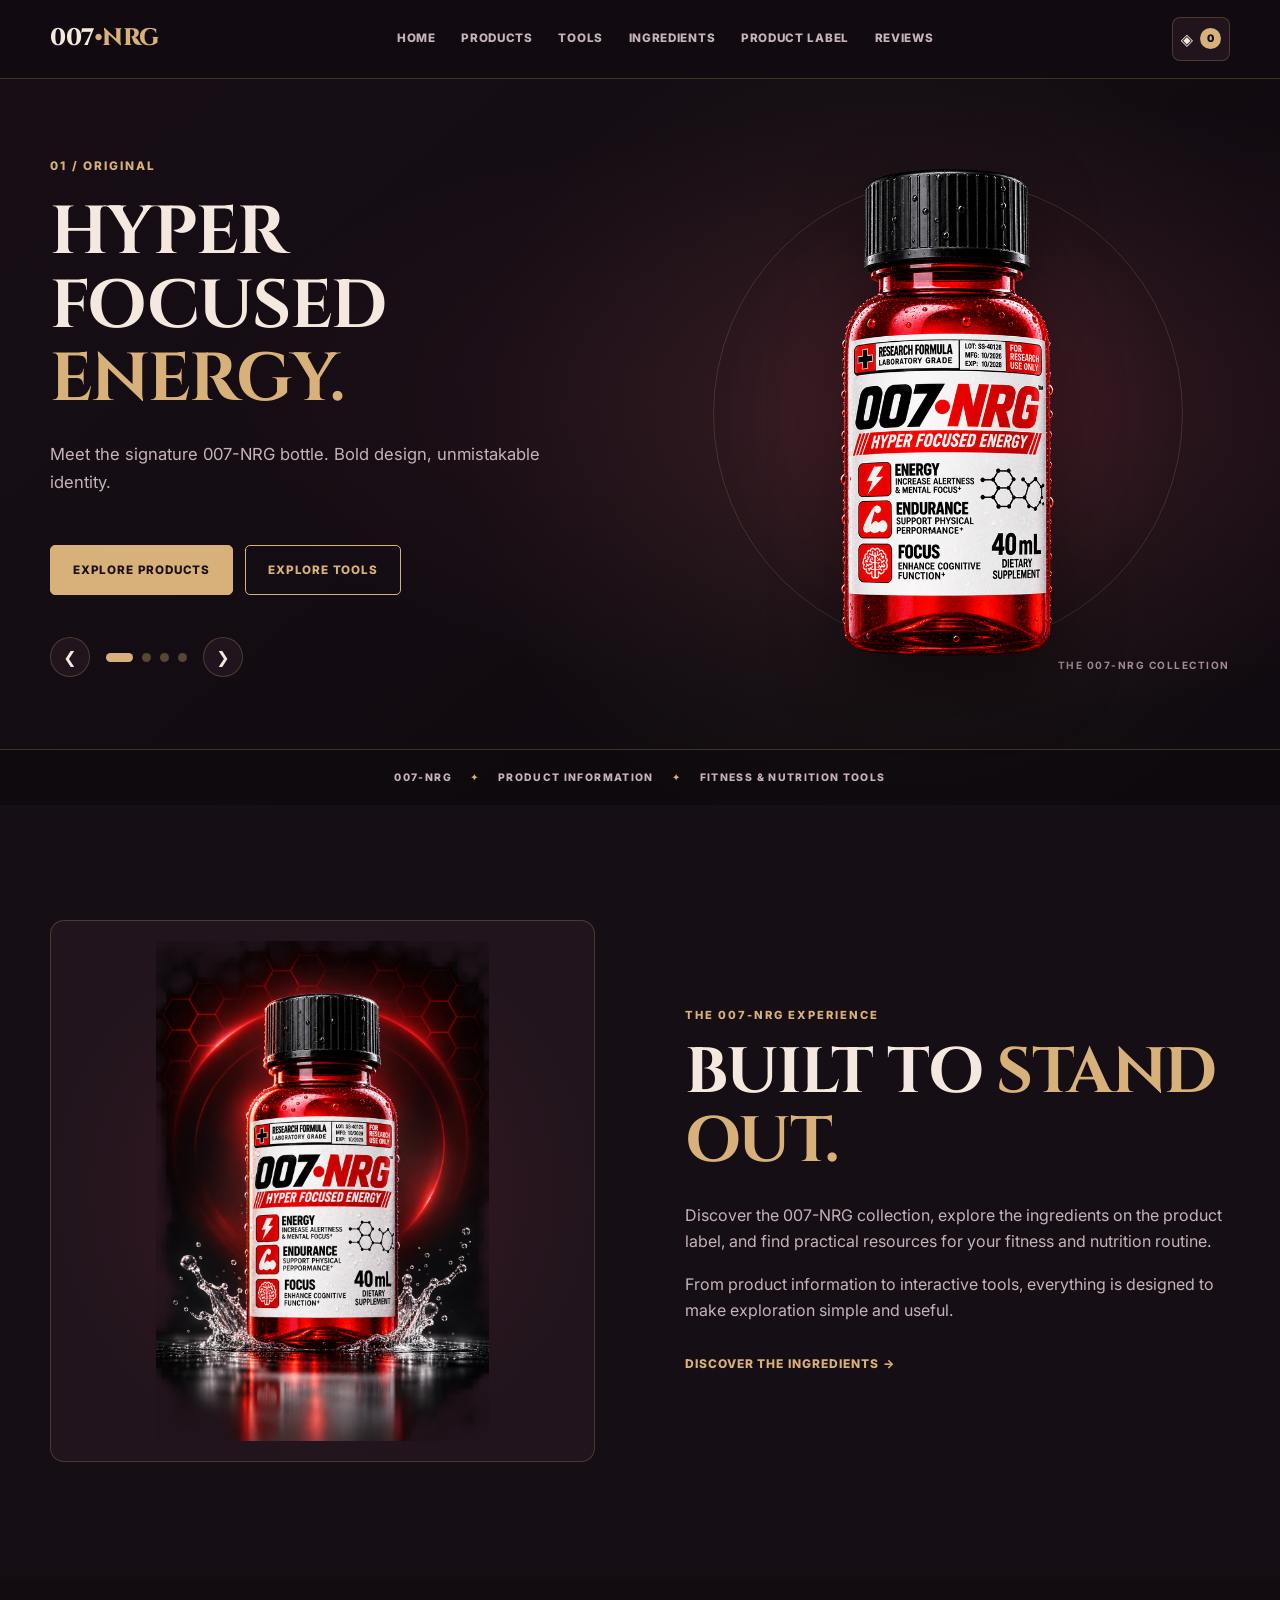
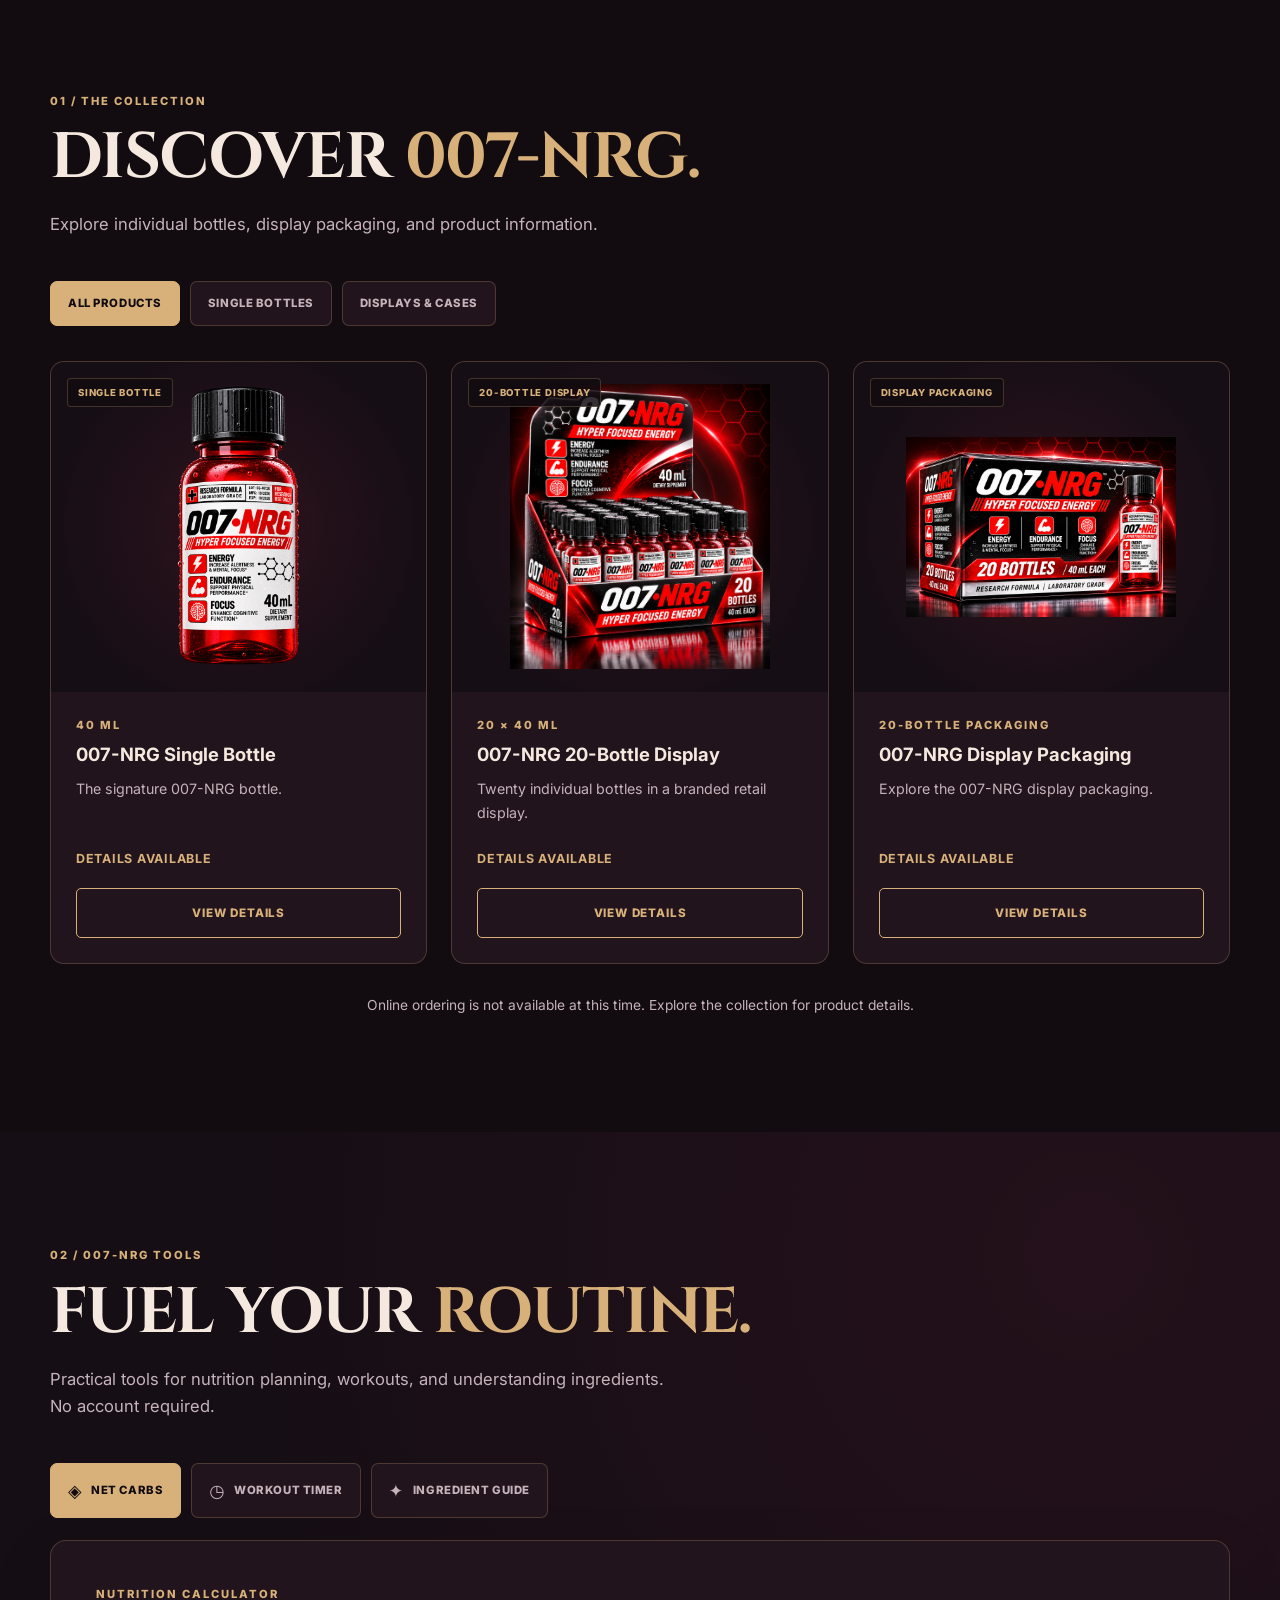
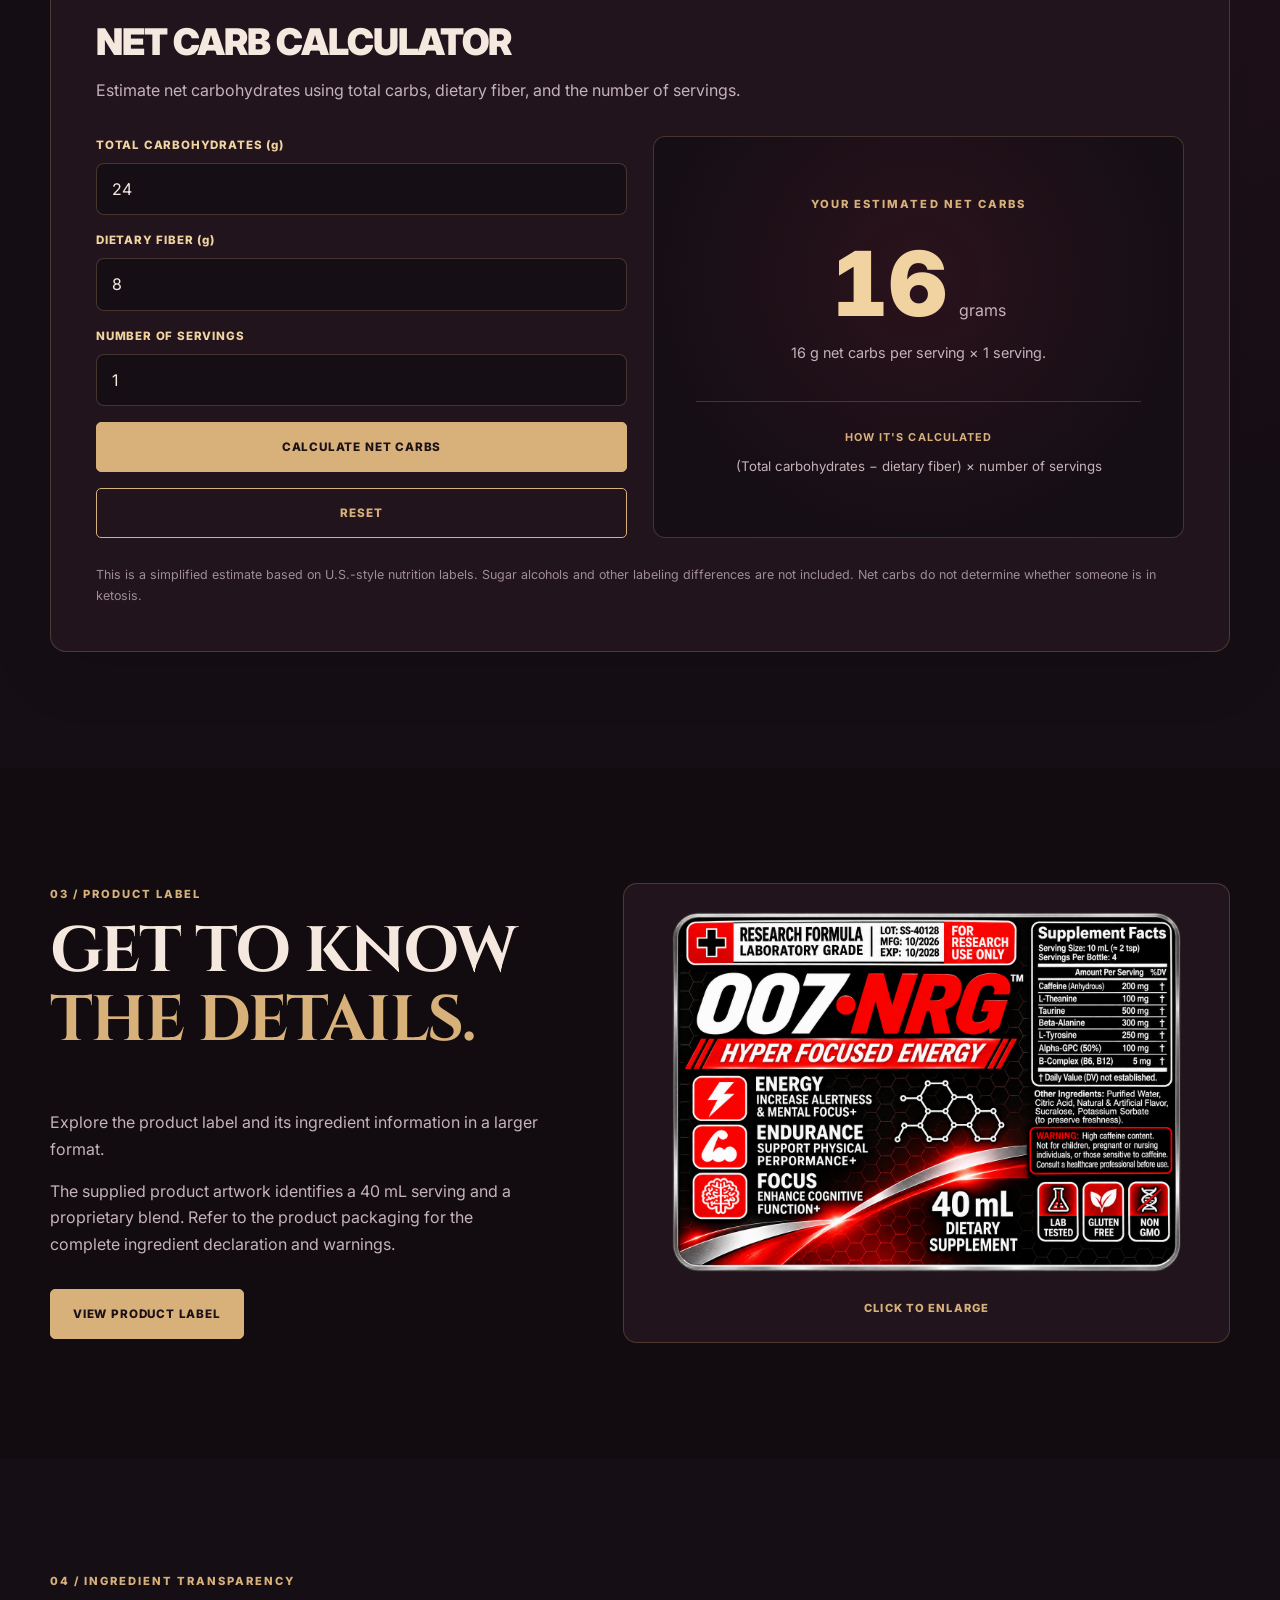
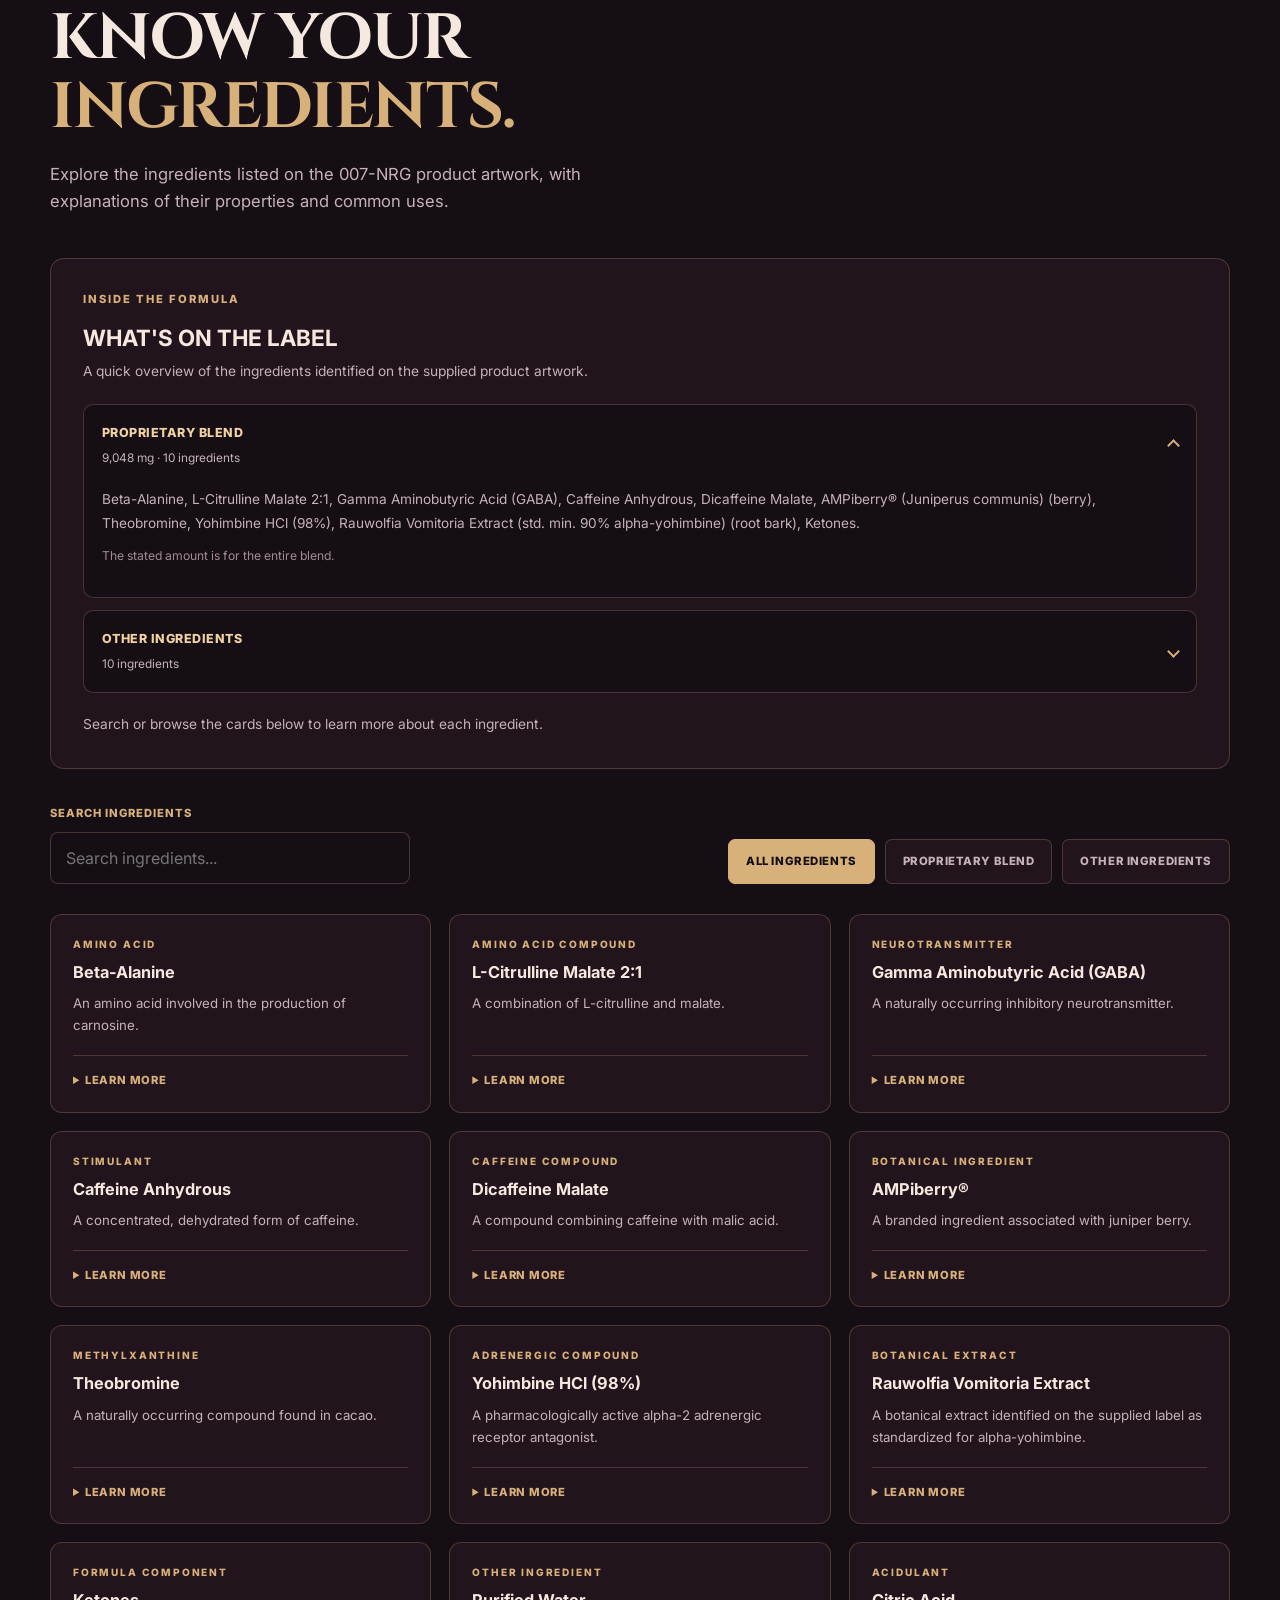
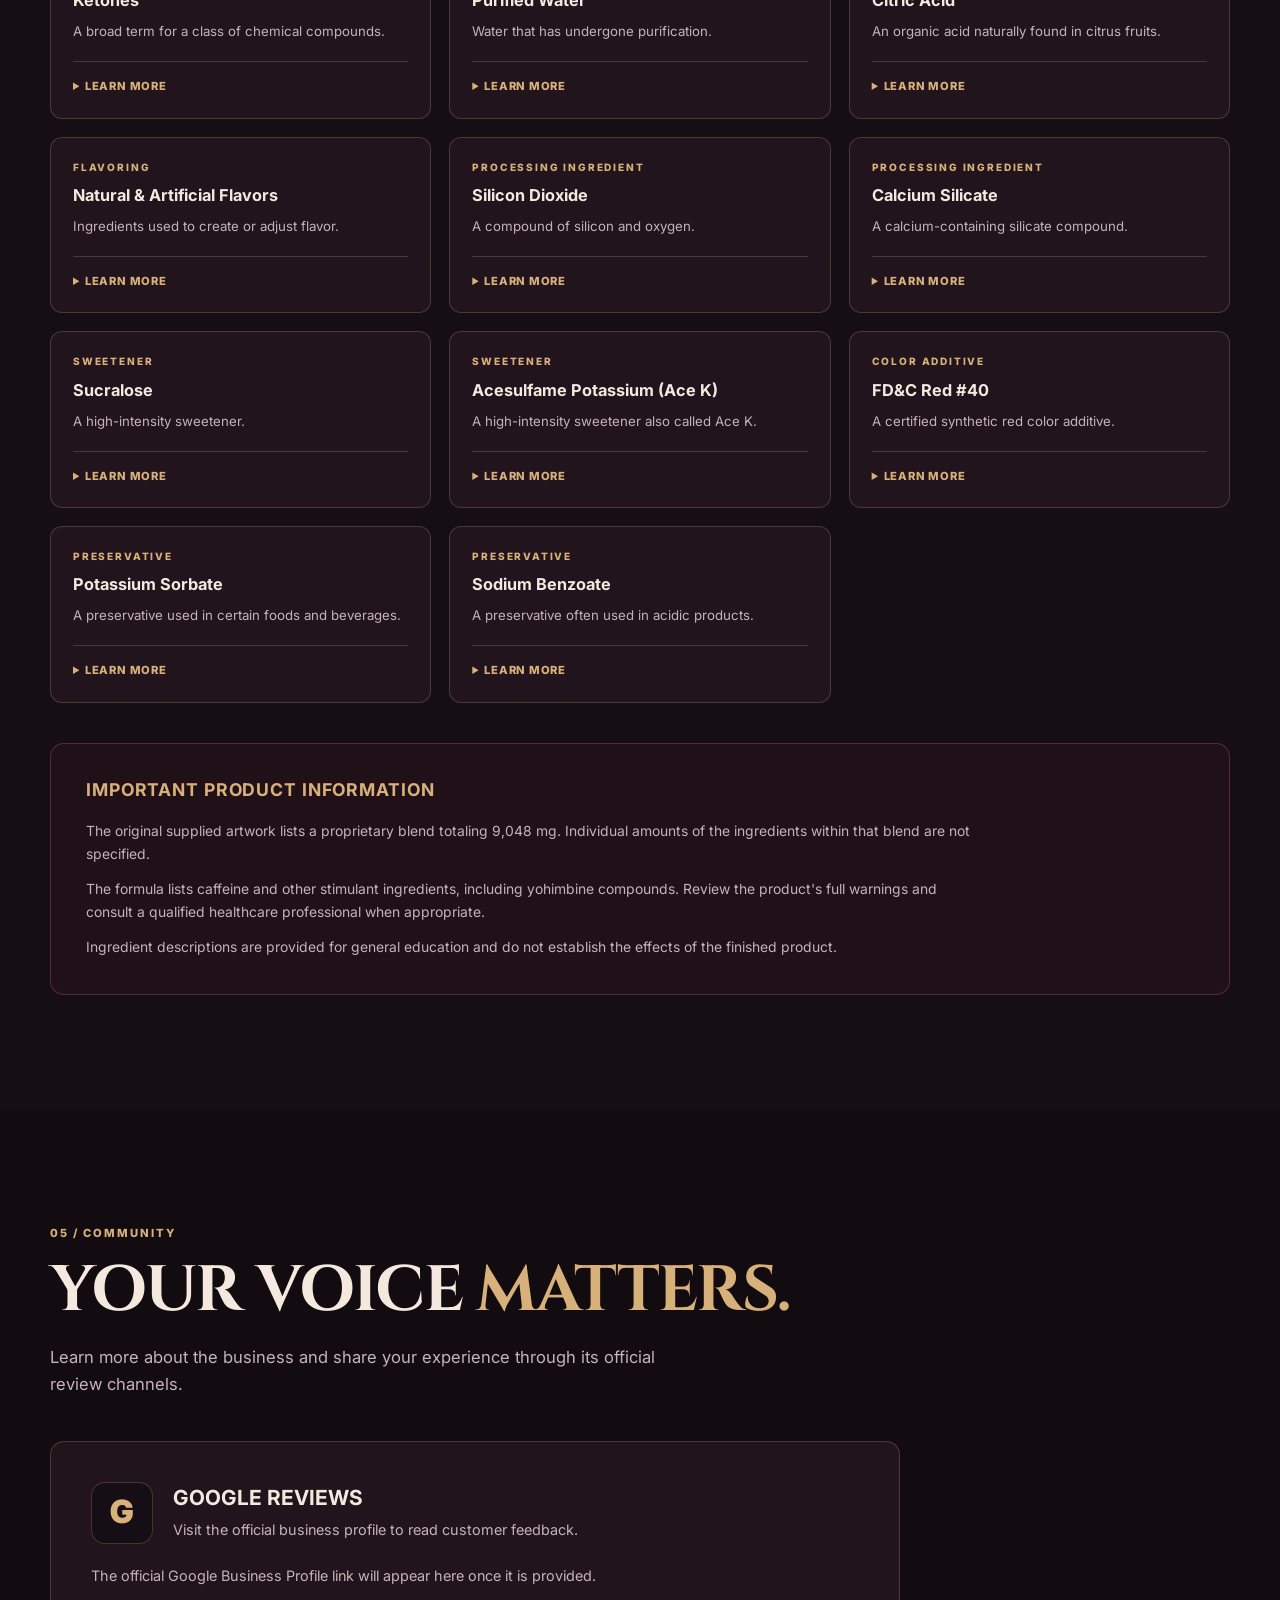
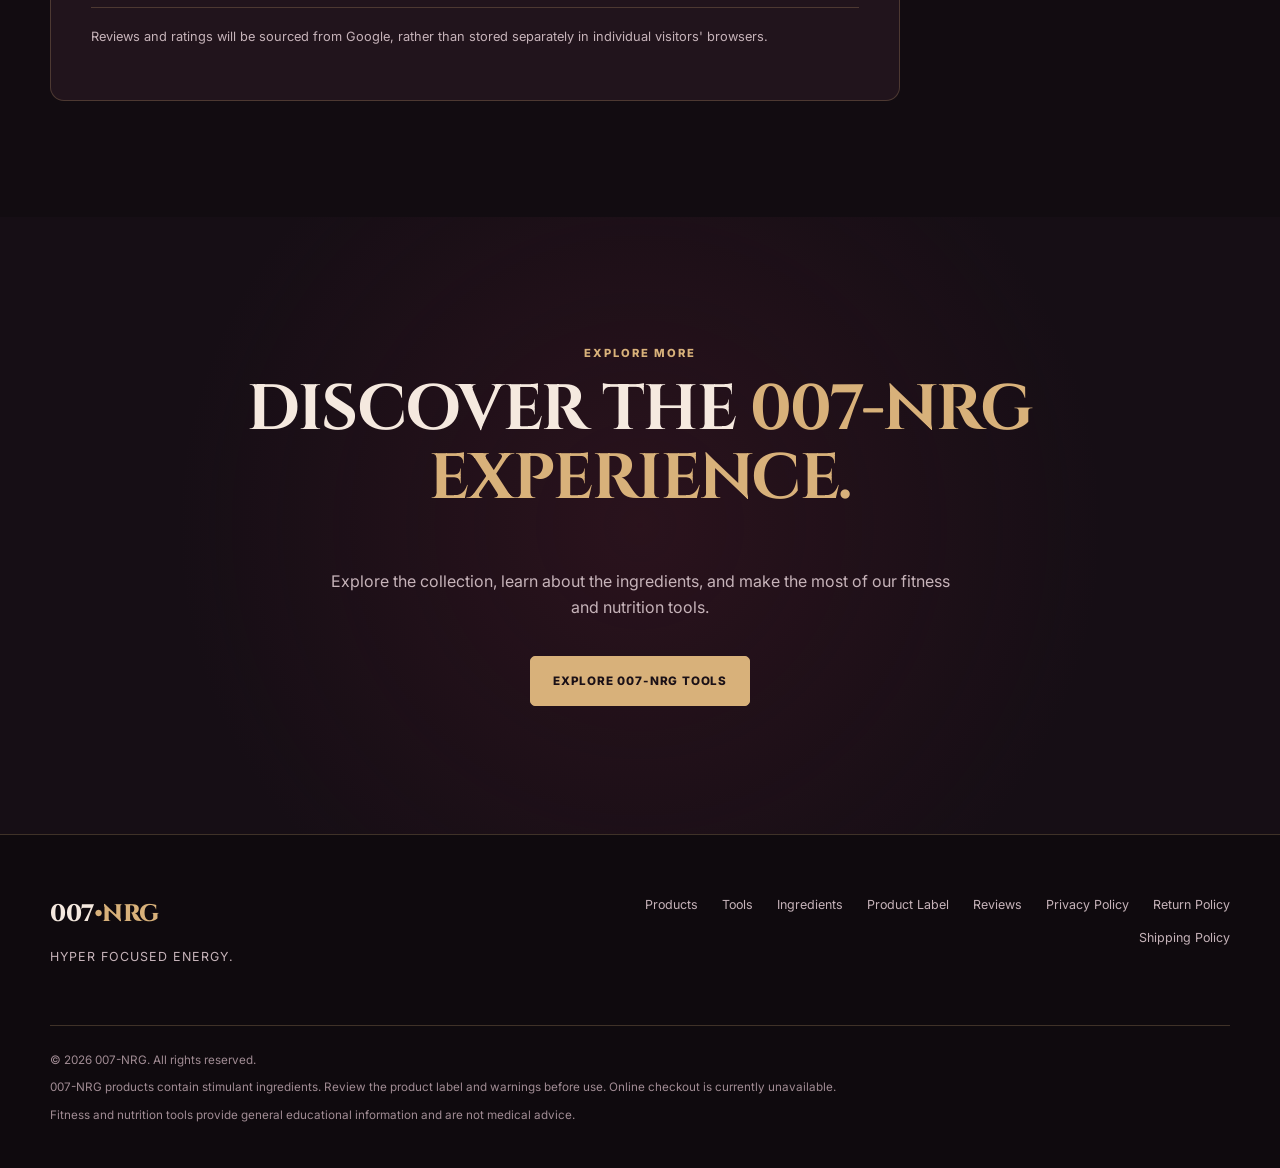
==== commit 640adbaa: "Added more feature like tools for work etc. timer and net carb calculator" ====
--- a/index.html
+++ b/index.html
@@ -2,33 +2,103 @@
 <!DOCTYPE html>
 <html lang="en">
 
+
 <head>
-
-  <!-- === DOCUMENT SETTINGS START === -->
+  <!-- ======================================================
+       007-NRG | SEO & DOCUMENT HEAD START
+       ====================================================== -->
+
   <meta charset="UTF-8">
-
-  <meta
-    name="viewport"
-    content="width=device-width, initial-scale=1"
-  >
-
-  <meta name="theme-color" content="#090a0c">
+  <meta name="viewport" content="width=device-width, initial-scale=1">
+
+  <!-- === PRIMARY SEO START === -->
+  <title>007-NRG | Energy Products, Ingredients & Fitness Tools</title>
 
   <meta
     name="description"
-    content="Explore 007-NRG Hyper Focused Energy, product packaging, ingredients, and important product information."
-  >
-
-  <title>007-NRG | Hyper Focused Energy</title>
-  <!-- === DOCUMENT SETTINGS END === -->
-
-
-  <!-- === FONTS START === -->
+    content="Explore 007-NRG energy products, discover ingredient information, and use free keto nutrition calculators and workout tools."
+  >
+
+  <meta
+    name="robots"
+    content="index, follow, max-image-preview:large"
+  >
+
+  <meta name="theme-color" content="#120c11">
+  <meta name="color-scheme" content="dark">
+  <!-- === PRIMARY SEO END === -->
+
+
+    <!-- === FAVICON START === -->
   <link
-    rel="preconnect"
-    href="https://fonts.googleapis.com"
-  >
-
+    rel="icon"
+    href="data:image/svg+xml,%3Csvg xmlns='http://www.w3.org/2000/svg' viewBox='0 0 64 64'%3E%3Crect width='64' height='64' rx='12' fill='%23e30613'/%3E%3Ctext x='32' y='41' text-anchor='middle' font-size='24' font-family='Arial' font-weight='900' fill='white'%3E007%3C/text%3E%3C/svg%3E"
+  >
+  <!-- === FAVICON END === -->
+
+
+  <!-- === OPEN GRAPH / SOCIAL SHARING START === -->
+  <meta property="og:type" content="website">
+
+  <meta
+    property="og:title"
+    content="007-NRG | Energy Products & Fitness Tools"
+  >
+
+  <meta
+    property="og:description"
+    content="Discover 007-NRG products, explore ingredients, and use free keto and fitness tools."
+  >
+
+  <meta
+    property="og:image"
+    content="images/007-NRG-single_bottle_back_splash.png"
+  >
+
+  <meta
+    property="og:image:alt"
+    content="007-NRG energy product bottle"
+  >
+
+  <meta property="og:locale" content="en_US">
+  <!-- === OPEN GRAPH END === -->
+
+
+  <!-- === TWITTER / X SHARING START === -->
+  <meta name="twitter:card" content="summary_large_image">
+
+  <meta
+    name="twitter:title"
+    content="007-NRG | Energy Products & Fitness Tools"
+  >
+
+  <meta
+    name="twitter:description"
+    content="Explore energy products, keto nutrition calculators, and workout tools."
+  >
+
+  <meta
+    name="twitter:image"
+    content="images/007-NRG-single_bottle_back_splash.png"
+  >
+  <!-- === TWITTER / X SHARING END === -->
+
+
+  <!-- === STRUCTURED DATA START === -->
+  <script type="application/ld+json">
+  {
+    "@context": "https://schema.org",
+    "@type": "WebSite",
+    "name": "007-NRG",
+    "description": "007-NRG product information, ingredient education, and fitness and nutrition tools.",
+    "inLanguage": "en-US"
+  }
+  </script>
+  <!-- === STRUCTURED DATA END === -->
+
+
+  <!-- === PERFORMANCE & FONTS START === -->
+  <link rel="preconnect" href="https://fonts.googleapis.com">
   <link
     rel="preconnect"
     href="https://fonts.gstatic.com"
@@ -36,297 +106,58 @@
   >
 
   <link
-    href="https://fonts.googleapis.com/css2?family=Inter:wght@400;500;600;700;800;900&display=swap"
+    href="https://fonts.googleapis.com/css2?family=Cinzel:wght@400;500;600;700;800;900&family=Inter:wght@400;500;600;700;800;900&display=swap"
     rel="stylesheet"
   >
-  <!-- === FONTS END === -->
-
-
-  <!-- === FAVICON START === -->
-  <link
-    rel="icon"
-    href="data:image/svg+xml,%3Csvg xmlns='http://www.w3.org/2000/svg' viewBox='0 0 64 64'%3E%3Crect width='64' height='64' rx='12' fill='%23e30613'/%3E%3Ctext x='32' y='41' text-anchor='middle' font-size='24' font-family='Arial' font-weight='900' fill='white'%3E007%3C/text%3E%3C/svg%3E"
-  >
-  <!-- === FAVICON END === -->
-
-
-  <!-- === STYLES AND SCRIPTS START === -->
+  <!-- === PERFORMANCE & FONTS END === -->
+
+
+  <!-- === STYLESHEETS START === -->
   <link rel="stylesheet" href="css/style.css">
-
+  <!-- === STYLESHEETS END === -->
+
+
+  <!-- === JAVASCRIPT START === -->
   <script src="js/script.js" defer></script>
-  <!-- === STYLES AND SCRIPTS END === -->
-
-
-  <!-- === MOBILE AND IMAGE LAYOUT OVERRIDES START === -->
-  <style>
-
-    /*
-      These layout rules are included here so the
-      mobile hero order works immediately.
-
-      We can move them into css/style.css after
-      reviewing the updated mobile screenshots.
-    */
-
-    .hero-product-link {
-      display: flex;
-      align-items: center;
-      justify-content: center;
-      width: 100%;
-    }
-
-    #heroProductImage {
-      display: block;
-      width: auto;
-      max-width: 100%;
-      height: auto;
-      max-height: 680px;
-      object-fit: contain;
-      margin-inline: auto;
-    }
-
-    .intro-feature-image {
-      display: flex;
-      align-items: center;
-      justify-content: center;
-      min-width: 0;
-      padding: 12px;
-    }
-
-    .intro-feature-image img {
-      display: block;
-      width: auto;
-      max-width: 100%;
-      max-height: 470px;
-      height: auto;
-      object-fit: contain;
-      margin-inline: auto;
-    }
-
-    .intro-feature-copy {
-      min-width: 0;
-    }
-
-    .intro-feature-copy p {
-      max-width: 620px;
-    }
-
-    .intro-feature-copy p + p {
-      margin-top: 14px;
-    }
-
-    .intro-feature-copy .text-link {
-      display: inline-block;
-      margin-top: 22px;
-    }
-
-    .footer-github-link {
-      display: inline-flex;
-      align-items: center;
-      gap: 8px;
-    }
-
-    .footer-github-link svg {
-      width: 18px;
-      height: 18px;
-      flex-shrink: 0;
-      fill: currentColor;
-    }
-
-    @media (max-width: 850px) {
-
-      html,
-      body {
-        max-width: 100%;
-        overflow-x: clip;
-      }
-
-      /*
-        Put the bottle ABOVE the hero edition,
-        heading, description, and buttons.
-      */
-
-      .hero-layout {
-        display: flex !important;
-        flex-direction: column !important;
-        align-items: center !important;
-        gap: 12px !important;
-      }
-
-      .hero-product {
-        order: 1 !important;
-        width: 100% !important;
-        max-width: 100% !important;
-        min-width: 0 !important;
-        margin: 0 auto !important;
-      }
-
-      .hero-content {
-        order: 2 !important;
-        width: 100% !important;
-        max-width: 100% !important;
-        min-width: 0 !important;
-        text-align: center;
-      }
-
-      .hero-product-link {
-        width: 100%;
-        max-width: 100%;
-      }
-
-      #heroProductImage {
-        max-width: min(75vw, 330px) !important;
-        max-height: 400px !important;
-        height: auto !important;
-        object-fit: contain !important;
-      }
-
-      .hero-actions,
-      .hero-controls {
-        justify-content: center;
-      }
-
-      .intro-layout {
-        display: flex !important;
-        flex-direction: column !important;
-        align-items: center;
-        gap: 20px;
-      }
-
-      .intro-feature-image {
-        width: 100%;
-        order: 1;
-      }
-
-      .intro-feature-copy {
-        width: 100%;
-        order: 2;
-        text-align: center;
-      }
-
-      .intro-feature-image img {
-        max-width: min(78vw, 350px);
-        max-height: 380px;
-      }
-
-      .product-grid,
-      .ingredient-grid {
-        grid-template-columns: minmax(0, 1fr);
-      }
-
-      .product-card,
-      .ingredient-card {
-        min-width: 0;
-      }
-
-      .label-layout,
-      .reviews-layout {
-        grid-template-columns: minmax(0, 1fr);
-      }
-
-    }
-
-    @media (max-width: 480px) {
-
-      .hero-layout {
-        gap: 6px !important;
-      }
-
-      #heroProductImage {
-        max-width: min(72vw, 280px) !important;
-        max-height: 335px !important;
-      }
-
-      .hero-content h1 {
-        overflow-wrap: anywhere;
-      }
-
-      .hero-actions {
-        flex-wrap: wrap;
-      }
-
-      .hero-actions .button {
-        max-width: 100%;
-      }
-
-      .intro-feature-image img {
-        max-width: 78vw;
-        max-height: 310px;
-      }
-
-      .footer-links {
-        flex-wrap: wrap;
-      }
-
-    }
-
-  </style>
-  <!-- === MOBILE AND IMAGE LAYOUT OVERRIDES END === -->
-
+  <!-- === JAVASCRIPT END === -->
+
+  <!-- ======================================================
+       007-NRG | SEO & DOCUMENT HEAD END
+       ====================================================== -->
 </head>
 
 
 <body>
 
-  <!-- ========================================================
-       HEADER
-       ======================================================== -->
-
-  <!-- === HEADER START === -->
+  <!-- ======================================================
+       HEADER START
+       ====================================================== -->
   <header class="site-header">
-
-    <nav
-      class="container navigation"
-      aria-label="Main navigation"
-    >
-
-      <!-- === BRAND START === -->
-      <a
-        class="brand"
-        href="#home"
-        aria-label="007-NRG home"
-      >
+    <nav class="container navigation" aria-label="Main navigation">
+
+      <a class="brand" href="#home" aria-label="007-NRG home">
         007<span>•NRG</span>
       </a>
-      <!-- === BRAND END === -->
-
-
-      <!-- === NAVIGATION LINKS START === -->
-      <div
-        class="nav-links"
-        id="navLinks"
-      >
-
+
+      <div class="nav-links" id="navLinks">
         <a href="#home">Home</a>
-
         <a href="#shop">Products</a>
-
+        <a href="#tools">Tools</a>
         <a href="#ingredients">Ingredients</a>
-
         <a href="#label">Product Label</a>
-
         <a href="#reviews">Reviews</a>
-
-      </div>
-      <!-- === NAVIGATION LINKS END === -->
-
-
-      <!-- === HEADER ACTIONS START === -->
+      </div>
+
       <div class="header-actions">
-
         <button
           class="cart-trigger"
           id="cartTrigger"
           type="button"
           aria-label="Open shopping bag"
         >
-
           <span aria-hidden="true">◈</span>
-
           <span id="cartCount">0</span>
-
         </button>
-
 
         <button
           class="menu-toggle"
@@ -336,100 +167,53 @@
           aria-controls="navLinks"
           aria-expanded="false"
         >
-
-          <span aria-hidden="true">☰</span>
-
+          ☰
         </button>
-
-      </div>
-      <!-- === HEADER ACTIONS END === -->
+      </div>
 
     </nav>
-
   </header>
   <!-- === HEADER END === -->
 
 
   <main>
 
-
-    <!-- ======================================================
-         HERO SECTION
-         ====================================================== -->
-
-    <!-- === HERO SECTION START === -->
-    <section
-      class="hero"
-      id="home"
-    >
-
-      <div
-        class="hero-glow"
-        aria-hidden="true"
-      ></div>
-
-      <div
-        class="hero-grain"
-        aria-hidden="true"
-      ></div>
-
+    <!-- ====================================================
+         HERO SECTION START
+         ==================================================== -->
+    <section class="hero" id="home">
+
+      <div class="hero-glow" aria-hidden="true"></div>
+      <div class="hero-grain" aria-hidden="true"></div>
 
       <div class="container hero-layout">
 
-
-        <!-- === HERO TEXT START === -->
         <div class="hero-content">
 
-          <p
-            class="hero-edition"
-            id="heroEdition"
-          >
-            01 / HYPER FOCUSED ENERGY
+          <span class="hero-edition" id="heroEdition">
+            01 / ORIGINAL
+          </span>
+
+          <h1 id="heroTitle">
+            HYPER FOCUSED <em>ENERGY.</em>
+          </h1>
+
+          <p class="hero-description" id="heroDescription">
+            Meet the signature 007-NRG bottle.
+            Bold design, unmistakable identity.
           </p>
 
-
-          <h1 id="heroTitle">
-            HYPER FOCUSED
-            <em>ENERGY.</em>
-          </h1>
-
-
-          <p
-            class="hero-description"
-            id="heroDescription"
-          >
-            Introducing 007-NRG. Discover the
-            bold 40 mL product, distinctive
-            packaging, and ingredient information.
-          </p>
-
-
-          <!-- === HERO BUTTONS START === -->
           <div class="hero-actions">
-
-            <a
-              href="#shop"
-              class="button button-primary"
-            >
+            <a class="button button-primary" href="#shop">
               EXPLORE PRODUCTS
             </a>
 
-            <a
-              href="#ingredients"
-              class="button button-secondary"
-            >
-              EXPLORE THE FORMULA
+            <a class="button button-secondary" href="#tools">
+              EXPLORE TOOLS
             </a>
-
           </div>
-          <!-- === HERO BUTTONS END === -->
-
-
-          <!-- === HERO SLIDESHOW CONTROLS START === -->
-          <div
-            class="hero-controls"
-            aria-label="Product slideshow controls"
-          >
+
+          <div class="hero-controls" aria-label="Product slideshow controls">
 
             <button
               class="slide-arrow"
@@ -437,17 +221,14 @@
               type="button"
               aria-label="Previous product image"
             >
-              &#8592;
+              &#10094;
             </button>
-
 
             <div
               class="slide-indicators"
               id="slideIndicators"
-              role="group"
-              aria-label="Select product image"
+              aria-label="Choose product image"
             ></div>
-
 
             <button
               class="slide-arrow"
@@ -455,29 +236,16 @@
               type="button"
               aria-label="Next product image"
             >
-              &#8594;
+              &#10095;
             </button>
 
           </div>
-          <!-- === HERO SLIDESHOW CONTROLS END === -->
-
-        </div>
-        <!-- === HERO TEXT END === -->
-
-
-        <!-- === HERO PRODUCT START === -->
+        </div>
+
         <div class="hero-product">
 
-          <div
-            class="product-halo"
-            aria-hidden="true"
-          ></div>
-
-          <div
-            class="product-ring"
-            aria-hidden="true"
-          ></div>
-
+          <div class="product-halo" aria-hidden="true"></div>
+          <div class="product-ring" aria-hidden="true"></div>
 
           <a
             class="hero-product-link"
@@ -485,183 +253,105 @@
             href="#shop"
             aria-label="Explore 007-NRG products"
           >
-
             <img
               id="heroProductImage"
               src="images/007-NRG-single-bottle-600x900.png"
-              alt="007-NRG single 40 mL bottle"
+              alt="007-NRG single bottle"
               width="600"
               height="900"
               fetchpriority="high"
             >
-
           </a>
 
-
           <span class="hero-image-caption">
-            007-NRG / PRODUCT COLLECTION
+            THE 007-NRG COLLECTION
           </span>
 
         </div>
-        <!-- === HERO PRODUCT END === -->
-
-      </div>
-
-
-      <!-- === HERO BOTTOM STRIP START === -->
+      </div>
+
       <div class="hero-bottom">
-
         <div class="container hero-bottom-content">
-
           <span>007-NRG</span>
-
-          <span
-            class="separator"
-            aria-hidden="true"
-          >✦</span>
-
-          <span>HYPER FOCUSED ENERGY</span>
-
-          <span
-            class="separator"
-            aria-hidden="true"
-          >✦</span>
-
-          <span>40 mL</span>
-
-        </div>
-
-      </div>
-      <!-- === HERO BOTTOM STRIP END === -->
+          <span class="separator">✦</span>
+          <span>PRODUCT INFORMATION</span>
+          <span class="separator">✦</span>
+          <span>FITNESS & NUTRITION TOOLS</span>
+        </div>
+      </div>
 
     </section>
     <!-- === HERO SECTION END === -->
 
 
-
-    <!-- ======================================================
-         BRAND INTRO / FEATURED IMAGE
-         ====================================================== -->
-
-    <!-- === BRAND INTRO START === -->
+    <!-- ====================================================
+         BRAND INTRODUCTION START
+         ==================================================== -->
     <section class="section brand-intro">
 
       <div class="container intro-layout">
 
-
-        <!-- === FEATURED SPLASH IMAGE START === -->
         <div class="intro-feature-image reveal">
-
           <img
-            src="images/007-NRG-600x900-Water-Splash-Bottle.png"
-            alt="007-NRG bottle with dramatic water splash artwork"
-            width="600"
-            height="900"
+            src="images/007-NRG-Single-Bottle-Back-Splash.png"
+            alt="007-NRG bottle with splash artwork"
             loading="lazy"
-            decoding="async"
           >
-
-        </div>
-        <!-- === FEATURED SPLASH IMAGE END === -->
-
-
-        <!-- === FEATURED TEXT START === -->
-        <div
-          class="intro-feature-copy reveal"
-          data-delay="1"
-        >
-
-          <span class="eyebrow">
-            THE 007-NRG COLLECTION
-          </span>
-
+        </div>
+
+        <div class="intro-feature-copy reveal">
+
+          <span class="eyebrow">THE 007-NRG EXPERIENCE</span>
 
           <h2>
-            A BOLD NEW
-            <span class="gold">ENERGY.</span>
+            BUILT TO <span class="gold">STAND OUT.</span>
           </h2>
 
-
           <p>
-            Meet 007-NRG Hyper Focused Energy:
-            a 40 mL product presented in a
-            striking red, black, and white design.
+            Discover the 007-NRG collection, explore the
+            ingredients on the product label, and find
+            practical resources for your fitness and
+            nutrition routine.
           </p>
 
-
           <p>
-            Explore the single bottle,
-            redesigned 20-bottle display,
-            ingredient information, and
-            product details.
+            From product information to interactive tools,
+            everything is designed to make exploration
+            simple and useful.
           </p>
 
-
-          <a
-            class="text-link"
-            href="#shop"
-          >
-            DISCOVER THE COLLECTION →
+          <a class="text-link" href="#ingredients">
+            DISCOVER THE INGREDIENTS →
           </a>
 
         </div>
-        <!-- === FEATURED TEXT END === -->
-
       </div>
 
     </section>
-    <!-- === BRAND INTRO END === -->
-
-
-
-    <!-- ======================================================
-         PRODUCT COLLECTION
-         ====================================================== -->
-
-    <!-- === PRODUCT COLLECTION START === -->
-    <section
-      class="section shop-section"
-      id="shop"
-    >
+    <!-- === BRAND INTRODUCTION END === -->
+
+
+    <!-- ====================================================
+         PRODUCT COLLECTION START
+         ==================================================== -->
+    <section class="section shop-section" id="shop">
 
       <div class="container">
 
-
-        <!-- === PRODUCT SECTION HEADING START === -->
         <div class="section-heading reveal">
-
-          <span class="eyebrow">
-            01 / THE COLLECTION
-          </span>
-
+          <span class="eyebrow">01 / THE COLLECTION</span>
 
           <h2>
-            EXPLORE
-            <span class="gold">007-NRG.</span>
+            DISCOVER <span class="gold">007-NRG.</span>
           </h2>
 
-
           <p>
-            Discover the individual 40 mL
-            bottle and the redesigned
-            20-bottle display format.
+            Explore individual bottles, display packaging,
+            and product information.
           </p>
-
-          <p>
-            Product availability and pricing
-            have not yet been confirmed.
-          </p>
-
-        </div>
-        <!-- === PRODUCT SECTION HEADING END === -->
-
-
-        <!-- === PRODUCT FILTERS START === -->
-        <div
-          class="shop-tabs"
-          role="group"
-          aria-label="Filter products"
-        >
+        </div>
+
+        <div class="shop-tabs" role="group" aria-label="Filter products">
 
           <button
             class="shop-tab active"
@@ -672,16 +362,14 @@
             ALL PRODUCTS
           </button>
 
-
           <button
             class="shop-tab"
             type="button"
             data-filter="single"
             aria-pressed="false"
           >
-            SINGLE BOTTLE
+            SINGLE BOTTLES
           </button>
-
 
           <button
             class="shop-tab"
@@ -689,85 +377,507 @@
             data-filter="case"
             aria-pressed="false"
           >
-            DISPLAY CASE
+            DISPLAYS & CASES
           </button>
 
         </div>
-        <!-- === PRODUCT FILTERS END === -->
-
-
-        <!-- === PRODUCT GRID START === -->
-        <!--
-          JavaScript builds the product cards
-          using the PRODUCTS array.
-
-          Expected display image:
-          images/007-NRG-20pck-Display.png
-
-          Expected box image:
-          images/007-NRG-20pck-Bottles-In-Box.png
-        -->
-        <div
-          class="product-grid"
-          id="productGrid"
-          aria-live="polite"
-        ></div>
-        <!-- === PRODUCT GRID END === -->
-
+
+        <div class="product-grid" id="productGrid"></div>
 
         <p class="shop-notice">
-          Product imagery is for presentation.
-          Ordering is not currently available.
+          Online ordering is not available at this time.
+          Explore the collection for product details.
         </p>
 
       </div>
-
     </section>
     <!-- === PRODUCT COLLECTION END === -->
 
 
-
-    <!-- ======================================================
-         PRODUCT LABEL
-         ====================================================== -->
-
-    <!-- === PRODUCT LABEL START === -->
-    <section
-      class="section label-section"
-      id="label"
-    >
+    <!-- ====================================================
+         FITNESS & NUTRITION TOOLS START
+         ==================================================== -->
+    <section class="section tools-section" id="tools">
+
+      <div class="container">
+
+        <div class="section-heading reveal">
+
+          <span class="eyebrow">02 / 007-NRG TOOLS</span>
+
+          <h2>
+            FUEL YOUR <span class="gold">ROUTINE.</span>
+          </h2>
+
+          <p>
+            Practical tools for nutrition planning,
+            workouts, and understanding ingredients.
+            No account required.
+          </p>
+
+        </div>
+
+        <!-- === TOOL NAVIGATION START === -->
+        <div
+          class="tools-navigation"
+          role="group"
+          aria-label="Choose a fitness or nutrition tool"
+        >
+
+          <button
+            class="tool-tab active"
+            type="button"
+            data-tool="net-carbs"
+            aria-pressed="true"
+          >
+            <span aria-hidden="true">◈</span>
+            NET CARBS
+          </button>
+
+          <button
+            class="tool-tab"
+            type="button"
+            data-tool="interval-timer"
+            aria-pressed="false"
+          >
+            <span aria-hidden="true">◷</span>
+            WORKOUT TIMER
+          </button>
+
+          <button
+            class="tool-tab"
+            type="button"
+            data-tool="ingredient-guide"
+            aria-pressed="false"
+          >
+            <span aria-hidden="true">✦</span>
+            INGREDIENT GUIDE
+          </button>
+
+        </div>
+        <!-- === TOOL NAVIGATION END === -->
+
+
+        <div class="tools-workspace">
+
+          <!-- =================================================
+               NET CARB CALCULATOR START
+               ================================================= -->
+          <section
+            class="tool-panel active"
+            id="netCarbTool"
+            data-tool-panel="net-carbs"
+            aria-labelledby="netCarbHeading"
+          >
+
+            <div class="tool-panel-header">
+              <span class="eyebrow">NUTRITION CALCULATOR</span>
+
+              <h3 id="netCarbHeading">
+                NET CARB CALCULATOR
+              </h3>
+
+              <p>
+                Estimate net carbohydrates using total carbs,
+                dietary fiber, and the number of servings.
+              </p>
+            </div>
+
+            <div class="tool-content-grid">
+
+              <form id="netCarbForm" class="tool-form">
+
+                <div class="form-field">
+                  <label for="totalCarbs">
+                    TOTAL CARBOHYDRATES (g)
+                  </label>
+
+                  <input
+                    id="totalCarbs"
+                    name="totalCarbs"
+                    type="number"
+                    min="0"
+                    max="10000"
+                    step="0.1"
+                    value="24"
+                    required
+                  >
+                </div>
+
+                <div class="form-field">
+                  <label for="dietaryFiber">
+                    DIETARY FIBER (g)
+                  </label>
+
+                  <input
+                    id="dietaryFiber"
+                    name="dietaryFiber"
+                    type="number"
+                    min="0"
+                    max="10000"
+                    step="0.1"
+                    value="8"
+                    required
+                  >
+                </div>
+
+                <div class="form-field">
+                  <label for="carbServings">
+                    NUMBER OF SERVINGS
+                  </label>
+
+                  <input
+                    id="carbServings"
+                    name="carbServings"
+                    type="number"
+                    min="0.1"
+                    max="1000"
+                    step="0.1"
+                    value="1"
+                    required
+                  >
+                </div>
+
+                <button
+                  class="button button-primary"
+                  type="submit"
+                >
+                  CALCULATE NET CARBS
+                </button>
+
+                <button
+                  class="button button-secondary"
+                  id="resetNetCarbs"
+                  type="reset"
+                >
+                  RESET
+                </button>
+
+              </form>
+
+              <div
+                class="tool-result"
+                id="netCarbResult"
+                aria-live="polite"
+              >
+
+                <span class="eyebrow">
+                  YOUR ESTIMATED NET CARBS
+                </span>
+
+                <div class="tool-result-number">
+                  <strong id="netCarbValue">16</strong>
+                  <span>grams</span>
+                </div>
+
+                <p id="netCarbExplanation">
+                  Based on one serving.
+                </p>
+
+                <div class="tool-formula">
+                  <strong>HOW IT'S CALCULATED</strong>
+
+                  <p>
+                    (Total carbohydrates − dietary fiber)
+                    × number of servings
+                  </p>
+                </div>
+
+              </div>
+
+            </div>
+
+            <p class="tool-disclaimer">
+              This is a simplified estimate based on
+              U.S.-style nutrition labels. Sugar alcohols
+              and other labeling differences are not
+              included. Net carbs do not determine whether
+              someone is in ketosis.
+            </p>
+
+          </section>
+          <!-- === NET CARB CALCULATOR END === -->
+
+
+          <!-- =================================================
+               WORKOUT INTERVAL TIMER START
+               ================================================= -->
+          <section
+            class="tool-panel"
+            id="workoutTimerTool"
+            data-tool-panel="interval-timer"
+            aria-labelledby="workoutTimerHeading"
+            hidden
+          >
+
+            <div class="tool-panel-header">
+
+              <span class="eyebrow">TRAINING TOOLS</span>
+
+              <h3 id="workoutTimerHeading">
+                WORKOUT INTERVAL TIMER
+              </h3>
+
+              <p>
+                Customize your work periods, recovery
+                intervals, and number of rounds.
+              </p>
+
+            </div>
+
+            <div class="tool-content-grid">
+
+              <div class="tool-form">
+
+                <div class="form-field">
+                  <label for="workSeconds">
+                    WORK INTERVAL (SECONDS)
+                  </label>
+
+                  <input
+                    id="workSeconds"
+                    type="number"
+                    min="5"
+                    max="3600"
+                    step="1"
+                    value="30"
+                  >
+                </div>
+
+                <div class="form-field">
+                  <label for="restSeconds">
+                    REST INTERVAL (SECONDS)
+                  </label>
+
+                  <input
+                    id="restSeconds"
+                    type="number"
+                    min="0"
+                    max="3600"
+                    step="1"
+                    value="15"
+                  >
+                </div>
+
+                <div class="form-field">
+                  <label for="timerRounds">
+                    NUMBER OF ROUNDS
+                  </label>
+
+                  <input
+                    id="timerRounds"
+                    type="number"
+                    min="1"
+                    max="100"
+                    step="1"
+                    value="8"
+                  >
+                </div>
+
+                <div class="timer-presets" role="group" aria-label="Timer presets">
+                  <button
+                    type="button"
+                    class="timer-preset"
+                    data-work="20"
+                    data-rest="10"
+                    data-rounds="8"
+                  >
+                    20 / 10
+                  </button>
+
+                  <button
+                    type="button"
+                    class="timer-preset"
+                    data-work="30"
+                    data-rest="15"
+                    data-rounds="8"
+                  >
+                    30 / 15
+                  </button>
+
+                  <button
+                    type="button"
+                    class="timer-preset"
+                    data-work="45"
+                    data-rest="15"
+                    data-rounds="6"
+                  >
+                    45 / 15
+                  </button>
+                </div>
+
+              </div>
+
+              <div
+                class="timer-display"
+                id="timerDisplay"
+                aria-label="Workout timer"
+              >
+
+                <span class="eyebrow" id="timerPhase">
+                  READY
+                </span>
+
+                <strong
+                  class="timer-clock"
+                  id="timerClock"
+                  role="timer"
+                  aria-label="Time remaining"
+                >
+                  00:30
+                </strong>
+
+                <p id="timerRound">
+                  ROUND 1 OF 8
+                </p>
+
+                <div class="timer-progress-track">
+                  <div
+                    class="timer-progress-bar"
+                    id="timerProgressBar"
+                  ></div>
+                </div>
+
+                <div class="timer-actions">
+
+                  <button
+                    class="button button-primary"
+                    id="startTimer"
+                    type="button"
+                  >
+                    START
+                  </button>
+
+                  <button
+                    class="button button-secondary"
+                    id="pauseTimer"
+                    type="button"
+                    disabled
+                  >
+                    PAUSE
+                  </button>
+
+                  <button
+                    class="button button-secondary"
+                    id="resetTimer"
+                    type="button"
+                  >
+                    RESET
+                  </button>
+
+                </div>
+
+              </div>
+
+            </div>
+
+            <p class="tool-disclaimer">
+              Choose intervals appropriate for your fitness
+              level. Stop exercising if you feel unwell.
+            </p>
+
+          </section>
+          <!-- === WORKOUT INTERVAL TIMER END === -->
+
+
+          <!-- =================================================
+               INGREDIENT GUIDE START
+               ================================================= -->
+          <section
+            class="tool-panel"
+            id="ingredientGuideTool"
+            data-tool-panel="ingredient-guide"
+            aria-labelledby="ingredientGuideHeading"
+            hidden
+          >
+
+            <div class="tool-panel-header">
+
+              <span class="eyebrow">KNOW WHAT'S INSIDE</span>
+
+              <h3 id="ingredientGuideHeading">
+                INGREDIENT KNOWLEDGE CENTER
+              </h3>
+
+              <p>
+                Learn about the ingredients listed on
+                007-NRG packaging, including their general
+                properties and common uses.
+              </p>
+
+            </div>
+
+            <div class="tool-guide-feature">
+
+              <div>
+                <h4>EXPLORE THE FORMULA</h4>
+
+                <p>
+                  Discover the difference between caffeine
+                  compounds, amino acids, botanical extracts,
+                  sweeteners, and other ingredients.
+                </p>
+
+                <p>
+                  Ingredient information is educational and
+                  does not establish the effects or safety
+                  of the finished product.
+                </p>
+
+                <a
+                  class="button button-primary"
+                  href="#ingredients"
+                >
+                  EXPLORE ALL INGREDIENTS
+                </a>
+              </div>
+
+              <div class="tool-guide-stat">
+                <strong>20</strong>
+                <span>
+                  INGREDIENTS LISTED ON THE
+                  ORIGINAL ARTWORK
+                </span>
+              </div>
+
+            </div>
+
+          </section>
+          <!-- === INGREDIENT GUIDE END === -->
+
+        </div>
+
+      </div>
+    </section>
+    <!-- === FITNESS & NUTRITION TOOLS END === -->
+
+
+    <!-- ====================================================
+         PRODUCT LABEL START
+         ==================================================== -->
+    <section class="section label-section" id="label">
 
       <div class="container label-layout">
 
-
-        <!-- === LABEL DESCRIPTION START === -->
         <div class="reveal">
 
-          <span class="eyebrow">
-            02 / PRODUCT INFORMATION
-          </span>
-
+          <span class="eyebrow">03 / PRODUCT LABEL</span>
 
           <h2>
-            TAKE A
-            <span class="gold">CLOSER LOOK.</span>
+            GET TO KNOW <span class="gold">THE DETAILS.</span>
           </h2>
 
-
           <p>
-            Explore the 007-NRG product
-            label and packaging design.
+            Explore the product label and its ingredient
+            information in a larger format.
           </p>
 
-
           <p>
-            The current label artwork is
-            a design preview. Ingredient
-            quantities and product claims
-            must be verified against the
-            client's approved label.
+            The supplied product artwork identifies a
+            40 mL serving and a proprietary blend.
+            Refer to the product packaging for the
+            complete ingredient declaration and warnings.
           </p>
-
 
           <button
             class="button button-primary"
@@ -778,46 +888,23 @@
           </button>
 
         </div>
-        <!-- === LABEL DESCRIPTION END === -->
-
-
-        <!-- === LABEL IMAGE START === -->
-        <div
-          class="reveal"
-          data-delay="1"
+
+        <button
+          class="label-preview reveal"
+          id="labelPreview"
+          type="button"
+          aria-label="Enlarge product label"
         >
 
-          <button
-            class="label-preview"
-            id="labelPreview"
-            type="button"
-            aria-label="Enlarge 007-NRG product label"
+          <img
+            src="images/007-NRG-Label-no-bkgd-1536x1024.png"
+            alt="007-NRG product label artwork"
+            loading="lazy"
           >
 
-            <img
-              src="images/007-NRG-Label-no-bkgd-1536x1024.png"
-              alt="007-NRG label design preview"
-              loading="lazy"
-              decoding="async"
-            >
-
-
-            <span>
-              CLICK TO ENLARGE +
-            </span>
-
-          </button>
-
-
-          <p class="label-note">
-            Design preview only. Verify all
-            supplement facts, ingredient amounts,
-            warnings, and claims before
-            publishing as an official label.
-          </p>
-
-        </div>
-        <!-- === LABEL IMAGE END === -->
+          <span>CLICK TO ENLARGE</span>
+
+        </button>
 
       </div>
 
@@ -825,500 +912,245 @@
     <!-- === PRODUCT LABEL END === -->
 
 
-
-    <!-- ======================================================
-         INGREDIENT EXPLORER
-         ====================================================== -->
-
-    <!-- === INGREDIENT EXPLORER START === -->
-    <section
-      class="section ingredients-section"
-      id="ingredients"
-    >
+    <!-- ====================================================
+         INGREDIENT EXPLORER START
+         ==================================================== -->
+    <section class="section ingredients-section" id="ingredients">
 
       <div class="container">
 
-
-        <!-- === INGREDIENT SECTION HEADING START === -->
         <div class="section-heading reveal">
 
-          <span class="eyebrow">
-            03 / THE FORMULA
-          </span>
-
+          <span class="eyebrow">04 / INGREDIENT TRANSPARENCY</span>
 
           <h2>
-            KNOW WHAT'S
-            <span class="gold">INSIDE.</span>
+            KNOW YOUR <span class="gold">INGREDIENTS.</span>
           </h2>
 
-
           <p>
-            Explore the ingredients listed
-            on the client's original
-            007-NRG product artwork.
+            Explore the ingredients listed on the
+            007-NRG product artwork, with explanations
+            of their properties and common uses.
           </p>
 
+        </div>
+
+        <!--
+          JavaScript inserts the compact label summary
+          and searchable ingredient controls here.
+        -->
+
+        <div class="ingredient-grid" id="ingredientGrid"></div>
+
+        <div class="information-panel">
+
+          <h3>IMPORTANT PRODUCT INFORMATION</h3>
 
           <p>
-            Individual ingredient quantities
-            have not been independently verified.
+            The original supplied artwork lists a
+            proprietary blend totaling 9,048 mg.
+            Individual amounts of the ingredients
+            within that blend are not specified.
           </p>
 
-        </div>
-        <!-- === INGREDIENT SECTION HEADING END === -->
-
-
-        <!-- === INGREDIENT GRID START === -->
-        <!--
-          JavaScript inserts the search and
-          category filters before this grid.
-
-          The ingredient information comes
-          from the INGREDIENTS array in JS.
-        -->
-        <div
-          class="ingredient-grid"
-          id="ingredientGrid"
-          aria-live="polite"
-        ></div>
-        <!-- === INGREDIENT GRID END === -->
-
-
-        <!-- === INGREDIENT NOTICE START === -->
-        <div class="information-panel reveal">
-
-          <h3>
-            IMPORTANT PRODUCT INFORMATION
-          </h3>
-
-
           <p>
-            The client's original supplied
-            artwork identifies a 9,048 mg
-            proprietary blend without
-            individual amounts for the
-            listed blend ingredients.
+            The formula lists caffeine and other
+            stimulant ingredients, including yohimbine
+            compounds. Review the product's full
+            warnings and consult a qualified healthcare
+            professional when appropriate.
           </p>
 
-
           <p>
-            The formula includes caffeine
-            and other stimulant compounds.
-            Total caffeine content, safety
-            information, and regulatory
-            classification require
-            verification.
+            Ingredient descriptions are provided for
+            general education and do not establish
+            the effects of the finished product.
           </p>
 
-
-          <p>
-            The supplied artwork contains
-            both research-use and
-            dietary-supplement terminology.
-            These statements require
-            appropriate review before
-            the website accepts orders.
-          </p>
-
-        </div>
-        <!-- === INGREDIENT NOTICE END === -->
-
-      </div>
-
+        </div>
+
+      </div>
     </section>
     <!-- === INGREDIENT EXPLORER END === -->
 
 
-
-    <!-- ======================================================
-         CUSTOMER REVIEWS
-         ====================================================== -->
-
-    <!-- === REVIEWS SECTION START === -->
-    <section
-      class="section reviews-section"
-      id="reviews"
-    >
+    <!-- ====================================================
+         REVIEWS START
+         ==================================================== -->
+    <section class="section reviews-section" id="reviews">
 
       <div class="container">
 
-
-        <!-- === REVIEWS HEADING START === -->
         <div class="section-heading reveal">
 
-          <span class="eyebrow">
-            04 / COMMUNITY
-          </span>
-
+          <span class="eyebrow">05 / COMMUNITY</span>
 
           <h2>
-            YOUR VOICE
-            <span class="gold">MATTERS.</span>
+            YOUR VOICE <span class="gold">MATTERS.</span>
           </h2>
 
-
           <p>
-            Preview how customer feedback
-            could appear on the
-            007-NRG website.
+            Learn more about the business and share
+            your experience through its official
+            review channels.
           </p>
 
         </div>
-        <!-- === REVIEWS HEADING END === -->
-
-
-        <!-- === REVIEW SUMMARY START === -->
-        <div class="rating-summary">
-
-          <strong id="averageRating">—</strong>
-
-
-          <div>
-
-            <div
-              class="rating-stars"
-              id="averageStars"
-              aria-label="Average review rating"
-            >
-              ☆☆☆☆☆
+
+        <!-- === GOOGLE REVIEWS PLACEHOLDER START === -->
+
+        <div class="google-reviews-panel">
+
+          <div class="google-reviews-heading">
+
+            <span class="google-review-icon" aria-hidden="true">
+              G
+            </span>
+
+            <div>
+              <h3>GOOGLE REVIEWS</h3>
+
+              <p>
+                Visit the official business profile
+                to read customer feedback.
+              </p>
             </div>
 
-
-            <span id="reviewCount">
-              No reviews yet
-            </span>
-
           </div>
 
-        </div>
-        <!-- === REVIEW SUMMARY END === -->
-
-
-        <div class="reviews-layout">
-
-
-          <!-- === REVIEW FORM START === -->
-          <form
-            class="review-form panel"
-            id="reviewForm"
-          >
-
-            <h3>
-              LEAVE A DEMO REVIEW
-            </h3>
-
-
-            <p
-              class="review-mode"
-              id="reviewMode"
-            >
-              Demo mode: reviews are saved
-              only in your own browser.
-              Other visitors cannot see them.
-            </p>
-
-
-            <!-- === REVIEW NAME START === -->
-            <div class="form-field">
-
-              <label for="reviewName">
-                DISPLAY NAME
-              </label>
-
-
-              <input
-                id="reviewName"
-                name="reviewName"
-                type="text"
-                maxlength="60"
-                placeholder="Your name"
-                autocomplete="name"
-                required
-              >
-
-            </div>
-            <!-- === REVIEW NAME END === -->
-
-
-            <!-- === REVIEW RATING START === -->
-            <div class="form-field">
-
-              <span class="field-label">
-                YOUR RATING
-              </span>
-
-
-              <div
-                class="star-picker"
-                id="starPicker"
-                role="group"
-                aria-label="Choose a star rating"
-              >
-
-                <button
-                  type="button"
-                  data-rating="1"
-                  aria-label="1 star"
-                  aria-pressed="false"
-                >★</button>
-
-                <button
-                  type="button"
-                  data-rating="2"
-                  aria-label="2 stars"
-                  aria-pressed="false"
-                >★</button>
-
-                <button
-                  type="button"
-                  data-rating="3"
-                  aria-label="3 stars"
-                  aria-pressed="false"
-                >★</button>
-
-                <button
-                  type="button"
-                  data-rating="4"
-                  aria-label="4 stars"
-                  aria-pressed="false"
-                >★</button>
-
-                <button
-                  type="button"
-                  data-rating="5"
-                  aria-label="5 stars"
-                  aria-pressed="false"
-                >★</button>
-
-              </div>
-
-            </div>
-            <!-- === REVIEW RATING END === -->
-
-
-            <!-- === REVIEW TEXT START === -->
-            <div class="form-field">
-
-              <label for="reviewText">
-                YOUR REVIEW
-              </label>
-
-
-              <textarea
-                id="reviewText"
-                name="reviewText"
-                rows="5"
-                minlength="10"
-                maxlength="1000"
-                placeholder="Share your feedback..."
-                required
-              ></textarea>
-
-            </div>
-            <!-- === REVIEW TEXT END === -->
-
-
-            <button
-              class="button button-primary"
-              type="submit"
-            >
-              SAVE DEMO REVIEW
-            </button>
-
-
-            <p
-              class="form-status"
-              id="reviewStatus"
-              role="status"
-              aria-live="polite"
-            ></p>
-
-          </form>
-          <!-- === REVIEW FORM END === -->
-
-
-          <!-- === REVIEW LIST START === -->
-          <div
-            class="review-list"
-            id="reviewList"
-            aria-live="polite"
-          ></div>
-          <!-- === REVIEW LIST END === -->
-
-        </div>
-
-      </div>
-
+          <p>
+            The official Google Business Profile link
+            will appear here once it is provided.
+          </p>
+
+          <p class="review-source-note">
+            Reviews and ratings will be sourced from
+            Google, rather than stored separately
+            in individual visitors' browsers.
+          </p>
+
+          <!--
+            Google Reviews integration:
+            Waiting for the client's official
+            Google Business Profile URL.
+
+            Do not invent ratings or reviews.
+          -->
+
+        </div>
+
+        <!-- === GOOGLE REVIEWS PLACEHOLDER END === -->
+
+      </div>
     </section>
-    <!-- === REVIEWS SECTION END === -->
-
-
-
-    <!-- ======================================================
-         CLOSING SECTION
-         ====================================================== -->
-
-    <!-- === CLOSING SECTION START === -->
+    <!-- === REVIEWS END === -->
+
+
+    <!-- ====================================================
+         CLOSING SECTION START
+         ==================================================== -->
     <section class="closing-section">
 
-      <div class="container closing-content reveal">
-
-        <span class="eyebrow">
-          THE 007-NRG COLLECTION
-        </span>
-
+      <div class="container closing-content">
+
+        <span class="eyebrow">EXPLORE MORE</span>
 
         <h2>
-          MAKE YOUR MARK.
-          <span class="gold">007-NRG.</span>
+          DISCOVER THE <span class="gold">007-NRG EXPERIENCE.</span>
         </h2>
 
-
         <p>
-          Explore the product collection,
-          packaging, and formula information.
+          Explore the collection, learn about the
+          ingredients, and make the most of our
+          fitness and nutrition tools.
         </p>
 
-
-        <a
-          class="button button-primary"
-          href="#shop"
-        >
-          EXPLORE THE COLLECTION
+        <a class="button button-primary" href="#tools">
+          EXPLORE 007-NRG TOOLS
         </a>
 
       </div>
-
     </section>
     <!-- === CLOSING SECTION END === -->
 
   </main>
 
 
-
-  <!-- ========================================================
-       FOOTER
-       ======================================================== -->
-
-  <!-- === FOOTER START === -->
+  <!-- ======================================================
+       FOOTER START
+       ====================================================== -->
   <footer class="site-footer">
 
     <div class="container footer-layout">
 
-
-      <!-- === FOOTER BRAND START === -->
       <div>
 
-        <a
-          class="brand"
-          href="#home"
-          aria-label="007-NRG home"
-        >
+        <a class="brand" href="#home">
           007<span>•NRG</span>
         </a>
 
-
-        <p>
-          © <span id="currentYear">2026</span>
-          007-NRG. All rights reserved.
-        </p>
-
-      </div>
-      <!-- === FOOTER BRAND END === -->
-
-
-      <!-- === FOOTER LINKS START === -->
-      <nav
-        class="footer-links"
-        aria-label="Footer navigation"
-      >
-
-        <a href="#home">Home</a>
+        <p>HYPER FOCUSED ENERGY.</p>
+
+      </div>
+
+      <div class="footer-links">
 
         <a href="#shop">Products</a>
-
+        <a href="#tools">Tools</a>
         <a href="#ingredients">Ingredients</a>
-
         <a href="#label">Product Label</a>
-
         <a href="#reviews">Reviews</a>
-
 
         <a href="privacy_policy.html">
           Privacy Policy
         </a>
 
+        <a href="return_policy.html">
+          Return Policy
+        </a>
 
         <a href="shipping_policy.html">
           Shipping Policy
         </a>
 
-
-        <a href="return_policy.html">
-          Returns &amp; Refunds
-        </a>
-
-
-        <!-- === GITHUB LINK START === -->
-        <a
-          class="footer-github-link"
-          href="https://github.com/geoffstengel"
-          target="_blank"
-          rel="noopener noreferrer"
-          aria-label="Visit the developer's GitHub profile (opens in a new tab)"
-        >
-
-          <svg
-            viewBox="0 0 24 24"
-            aria-hidden="true"
-            focusable="false"
-          >
-            <path
-              d="M12 .5C5.65.5.5 5.65.5 12c0 5.08 3.29 9.39 7.86 10.91.58.11.79-.25.79-.56 0-.28-.01-1.02-.02-2-3.2.7-3.88-1.54-3.88-1.54-.52-1.32-1.28-1.67-1.28-1.67-1.05-.72.08-.7.08-.7 1.16.08 1.77 1.19 1.77 1.19 1.03 1.76 2.7 1.25 3.36.96.1-.75.4-1.25.73-1.54-2.56-.29-5.25-1.28-5.25-5.7 0-1.26.45-2.29 1.19-3.1-.12-.29-.52-1.47.11-3.06 0 0 .97-.31 3.16 1.18a11 11 0 0 1 5.75 0c2.2-1.49 3.16-1.18 3.16-1.18.63 1.59.23 2.77.11 3.06.74.81 1.19 1.84 1.19 3.1 0 4.43-2.69 5.41-5.26 5.69.41.36.78 1.07.78 2.16 0 1.56-.02 2.82-.02 3.2 0 .31.21.68.8.56A11.51 11.51 0 0 0 23.5 12C23.5 5.65 18.35.5 12 .5Z"
-            ></path>
-          </svg>
-
-          GitHub
-
-        </a>
-        <!-- === GITHUB LINK END === -->
-
-      </nav>
-      <!-- === FOOTER LINKS END === -->
+      </div>
 
     </div>
 
-
-    <!-- === FOOTER DISCLAIMER START === -->
     <div class="container footer-disclaimer">
 
-      Product information is subject to
-      verification. This preview does not
-      accept purchases or process payments.
+      <p>
+        © <span id="currentYear">2026</span> 007-NRG.
+        All rights reserved.
+      </p>
+
+      <p>
+        007-NRG products contain stimulant ingredients.
+        Review the product label and warnings before use.
+        Online checkout is currently unavailable.
+      </p>
+
+      <p>
+        Fitness and nutrition tools provide general
+        educational information and are not medical advice.
+      </p>
 
     </div>
-    <!-- === FOOTER DISCLAIMER END === -->
 
   </footer>
   <!-- === FOOTER END === -->
 
 
-
-  <!-- ========================================================
-       SHOPPING CART
-       ======================================================== -->
-
-  <!-- === CART OVERLAY START === -->
+  <!-- ======================================================
+       SHOPPING CART START
+       ====================================================== -->
+
   <div
     class="drawer-overlay"
     id="cartOverlay"
     hidden
   ></div>
-  <!-- === CART OVERLAY END === -->
-
-
-  <!-- === SHOPPING CART START === -->
+
   <aside
     class="cart-drawer"
     id="cartDrawer"
@@ -1331,15 +1163,9 @@
     <div class="cart-header">
 
       <div>
-
-        <span class="eyebrow">
-          YOUR SELECTION
-        </span>
-
+        <span class="eyebrow">YOUR SELECTION</span>
         <h2>SHOPPING BAG</h2>
-
-      </div>
-
+      </div>
 
       <button
         class="icon-button"
@@ -1352,29 +1178,18 @@
 
     </div>
 
-
-    <div
-      class="cart-items"
-      id="cartItems"
-    ></div>
-
+    <div class="cart-items" id="cartItems"></div>
 
     <div class="cart-footer">
 
       <div class="cart-subtotal">
-
         <span>Subtotal</span>
-
         <strong id="cartSubtotal">—</strong>
-
-      </div>
-
+      </div>
 
       <p>
-        Ordering is coming soon.
-        Checkout is currently unavailable.
+        Online ordering is coming soon.
       </p>
-
 
       <button
         class="button button-primary"
@@ -1384,7 +1199,6 @@
         CHECKOUT UNAVAILABLE
       </button>
 
-
       <button
         class="button button-secondary"
         id="continueShopping"
@@ -1399,12 +1213,9 @@
   <!-- === SHOPPING CART END === -->
 
 
-
-  <!-- ========================================================
-       PRODUCT QUICK VIEW
-       ======================================================== -->
-
-  <!-- === PRODUCT QUICK VIEW START === -->
+  <!-- ======================================================
+       PRODUCT QUICK VIEW START
+       ====================================================== -->
   <div
     class="product-modal"
     id="productModal"
@@ -1415,7 +1226,6 @@
   >
 
     <div class="product-modal-panel">
-
 
       <button
         class="icon-button product-modal-close"
@@ -1426,42 +1236,32 @@
         ✕
       </button>
 
-
       <div class="product-modal-art">
 
         <img
           id="productModalImage"
-          src=""
+          src="images/007-NRG-single-bottle-600x900.png"
           alt=""
         >
 
       </div>
 
-
       <div class="product-modal-details">
 
-        <span class="eyebrow">
-          THE 007-NRG COLLECTION
-        </span>
-
+        <span class="eyebrow">THE 007-NRG COLLECTION</span>
 
         <h2 id="productModalTitle"></h2>
 
-
         <p id="productModalSize"></p>
-
 
         <strong
           class="product-modal-price"
           id="productModalPrice"
         ></strong>
 
-
         <p>
-          Product availability and pricing
-          are pending confirmation.
+          Explore the product and its ingredients.
         </p>
-
 
         <button
           class="button button-primary"
@@ -1472,6 +1272,12 @@
           ORDERING COMING SOON
         </button>
 
+        <!--
+          The ingredient disclosure is inserted here
+          by initializeProductIngredientPopups()
+          in js/script.js.
+        -->
+
       </div>
 
     </div>
@@ -1480,27 +1286,21 @@
   <!-- === PRODUCT QUICK VIEW END === -->
 
 
-
-  <!-- ========================================================
-       PRODUCT LABEL LIGHTBOX
-       ======================================================== -->
-
-  <!-- === LABEL LIGHTBOX START === -->
+  <!-- ======================================================
+       PRODUCT LABEL LIGHTBOX START
+       ====================================================== -->
   <div
     class="label-modal"
     id="labelModal"
     role="dialog"
     aria-modal="true"
-    aria-label="Enlarged 007-NRG product label"
+    aria-label="Enlarged product label"
     hidden
   >
 
     <div class="modal-toolbar">
 
-      <strong>
-        007-NRG / LABEL PREVIEW
-      </strong>
-
+      <strong>007-NRG / PRODUCT LABEL</strong>
 
       <div class="modal-actions">
 
@@ -1513,7 +1313,6 @@
           −
         </button>
 
-
         <button
           class="icon-button"
           id="zoomIn"
@@ -1523,7 +1322,6 @@
           +
         </button>
 
-
         <button
           class="icon-button"
           id="closeLabel"
@@ -1537,38 +1335,28 @@
 
     </div>
 
-
-    <div
-      class="label-viewport"
-      id="labelViewport"
-    >
+    <div class="label-viewport" id="labelViewport">
 
       <img
         id="modalLabelImage"
         src="images/007-NRG-Label-no-bkgd-1536x1024.png"
-        data-full-src="images/007-NRG-Label-no-bkgd-1536x1024.png"
-        alt="Enlarged 007-NRG label design preview"
+        alt="Enlarged 007-NRG product label artwork"
       >
 
     </div>
 
-
     <p>
-      Design preview — ingredient information
-      must be verified against the client's
-      approved product label.
+      Refer to the product packaging for current
+      ingredient information and warnings.
     </p>
 
   </div>
-  <!-- === LABEL LIGHTBOX END === -->
-
-
-
-  <!-- ========================================================
-       TOAST NOTIFICATIONS
-       ======================================================== -->
-
-  <!-- === TOAST NOTIFICATION START === -->
+  <!-- === PRODUCT LABEL LIGHTBOX END === -->
+
+
+  <!-- ======================================================
+       TOAST NOTIFICATION START
+       ====================================================== -->
   <div
     class="toast"
     id="toast"
@@ -1578,6 +1366,5 @@
   ></div>
   <!-- === TOAST NOTIFICATION END === -->
 
-
 </body>
 </html>
--- a/css/style.css
+++ b/css/style.css
@@ -1,331 +1,407 @@
 
-/* === 007-NRG DESIGN SYSTEM START === */
+/* ============================================================
+   007-NRG | PRODUCTION STYLESHEET
+   Consolidated styles for the storefront, ingredients,
+   fitness tools, dialogs, and responsive layouts.
+   ============================================================ */
+
+/* === DESIGN TOKENS START === */
 :root {
   color-scheme: dark;
-  --background: #090a0c;
-  --surface: #17191d;
-  --surface-raised: #22252b;
-  --burgundy: #431018;
-  --crimson: #e30613;
-  --gold: #ff3340;
-  --gold-light: #ff6a70;
-  --ivory: #ffffff;
-  --muted: #c2c4ca;
-  --border: rgba(255, 255, 255, .16);
-  --display-font: "Inter", Arial, sans-serif;
-  --body-font: "Inter", Arial, sans-serif;
+
+  --background: #120c11;
+  --surface: #21141c;
+  --surface-raised: #301b26;
+  --surface-deep: #160e15;
+
+  --burgundy: #541b2c;
+  --crimson: #a52c45;
+  --crimson-light: #dc637a;
+
+  --gold: #d8b17a;
+  --gold-light: #f1d2a1;
+  --ivory: #f5e9df;
+  --muted: #c6b3b9;
+  --muted-dark: #a18c94;
+
+  --border: rgba(216, 177, 122, .24);
+  --border-red: rgba(220, 99, 122, .3);
+
+  --display-font: "Cinzel", Georgia, serif;
+  --body-font: "Inter", system-ui, sans-serif;
+
   --container-width: 1180px;
-  --hero-title-size: clamp(2.5rem, 6vw, 5.5rem);
-  --hero-image-width: 470px;
-  --hero-image-height: 500px;
+  --header-height: 78px;
+  --radius: 14px;
   --ease-out: cubic-bezier(.22, 1, .36, 1);
 }
-
-*, *::before, *::after {
+/* === DESIGN TOKENS END === */
+
+
+/* ============================================================
+   RESET & GLOBAL ELEMENTS
+   ============================================================ */
+
+/* === GLOBAL START === */
+*,
+*::before,
+*::after {
   box-sizing: border-box;
 }
 
 html {
   scroll-behavior: smooth;
-  scroll-padding-top: 85px;
+  scroll-padding-top: 95px;
 }
 
 body {
   margin: 0;
+  min-width: 0;
+  overflow-x: clip;
   background: var(--background);
   color: var(--ivory);
   font: 16px/1.65 var(--body-font);
-  overflow-x: clip;
   -webkit-font-smoothing: antialiased;
 }
 
-body.modal-open { overflow: hidden; }
-[hidden] { display: none !important; }
-
-a { color: inherit; text-decoration: none; }
-button, input, select, textarea { font: inherit; }
-button { cursor: pointer; }
-button:disabled { opacity: .5; cursor: not-allowed; }
-img { display: block; max-width: 100%; }
-
-h1, h2, h3, p {
+[hidden] {
+  display: none !important;
+}
+
+a {
+  color: inherit;
+  text-decoration: none;
+}
+
+button,
+input,
+select,
+textarea {
+  font: inherit;
+}
+
+button {
+  cursor: pointer;
+}
+
+button:disabled {
+  opacity: .55;
+  cursor: not-allowed;
+}
+
+img {
+  display: block;
+  max-width: 100%;
+}
+
+h1,
+h2,
+h3,
+h4,
+p {
   margin-top: 0;
   overflow-wrap: anywhere;
 }
 
-h1, h2 {
+h1,
+h2 {
   font-family: var(--display-font);
-  font-weight: 900;
-  font-style: italic;
-  text-transform: uppercase;
-  letter-spacing: -.055em;
   line-height: 1.08;
-}
-
-h2 { font-size: clamp(2rem, 5vw, 4rem); }
-h3 { line-height: 1.3; }
+  letter-spacing: -.025em;
+}
+
+h2 {
+  font-size: clamp(2rem, 5vw, 4.25rem);
+}
+
+h3 {
+  line-height: 1.3;
+}
 
 :focus-visible {
-  outline: 2px solid #ff6a70;
+  outline: 2px solid var(--gold-light);
   outline-offset: 4px;
 }
 
 ::selection {
-  background: var(--crimson);
-  color: white;
+  background: var(--gold);
+  color: var(--background);
+}
+
+::-webkit-scrollbar {
+  width: 9px;
+  height: 9px;
+}
+
+::-webkit-scrollbar-track {
+  background: var(--surface-deep);
+}
+
+::-webkit-scrollbar-thumb {
+  background: var(--burgundy);
+  border-radius: 20px;
+}
+
+::-webkit-scrollbar-thumb:hover {
+  background: var(--gold);
 }
 
 .container {
-  width: min(var(--container-width), calc(100% - 36px));
+  width: min(var(--container-width), calc(100% - 40px));
   margin-inline: auto;
-  min-width: 0;
 }
 
 .section {
-  padding-block: clamp(65px, 9vw, 120px);
-}
-
-.gold, em { color: var(--gold); }
-em { font-style: inherit; }
+  padding-block: clamp(72px, 9vw, 120px);
+}
+
+.gold,
+em {
+  color: var(--gold);
+}
+
+em {
+  font-style: normal;
+}
 
 .eyebrow {
   display: block;
   margin-bottom: 15px;
-  color: var(--gold-light);
-  font-size: .72rem;
+  color: var(--gold);
+  font-size: .7rem;
   font-weight: 800;
-  letter-spacing: .16em;
+  letter-spacing: .18em;
   line-height: 1.5;
   text-transform: uppercase;
 }
 
 .section-heading {
-  max-width: 780px;
-  margin-bottom: 40px;
-}
-
-.section-heading h2 { margin-bottom: 18px; }
+  max-width: 760px;
+  margin-bottom: 42px;
+}
+
+.section-heading h2 {
+  margin-bottom: 18px;
+}
 
 .section-heading p {
   max-width: 620px;
   color: var(--muted);
-  font-size: 1.05rem;
+  font-size: 1.04rem;
+}
+
+.button {
+  display: inline-flex;
+  align-items: center;
+  justify-content: center;
+  gap: 10px;
+  min-height: 50px;
+  max-width: 100%;
+  padding: 12px 22px;
+  border: 1px solid var(--gold);
+  border-radius: 5px;
+  font-size: .73rem;
+  font-weight: 800;
+  letter-spacing: .07em;
+  line-height: 1.4;
+  text-align: center;
+  transition:
+    transform .25s var(--ease-out),
+    background .25s,
+    color .25s,
+    box-shadow .25s;
+}
+
+.button:not(:disabled):hover {
+  transform: translateY(-2px);
+  box-shadow: 0 10px 25px rgba(216, 177, 122, .15);
+}
+
+.button-primary {
+  background: var(--gold);
+  color: #1b1117;
+}
+
+.button-primary:not(:disabled):hover {
+  background: var(--gold-light);
+}
+
+.button-secondary {
+  background: transparent;
+  color: var(--gold);
+}
+
+.button-secondary:not(:disabled):hover {
+  background: var(--gold);
+  color: #1b1117;
 }
 
 .reveal {
   opacity: 0;
-  transform: translateY(25px);
-  transition: opacity .7s ease, transform .7s var(--ease-out);
+  transform: translateY(24px);
+  transition:
+    opacity .7s var(--ease-out),
+    transform .7s var(--ease-out);
 }
 
 .reveal.visible {
   opacity: 1;
   transform: none;
 }
-
-.reveal[data-delay="1"] { transition-delay: .08s; }
-.reveal[data-delay="2"] { transition-delay: .16s; }
-.reveal[data-delay="3"] { transition-delay: .24s; }
-
-.button {
-  display: inline-flex;
-  justify-content: center;
-  align-items: center;
-  gap: 10px;
-  min-height: 50px;
-  max-width: 100%;
-  padding: 13px 22px;
-  border: 1px solid var(--crimson);
-  border-radius: 5px;
-  font-size: .75rem;
-  font-weight: 800;
-  letter-spacing: .07em;
-  text-align: center;
-  text-transform: uppercase;
-  transition: background .25s, color .25s,
-    transform .25s, box-shadow .25s;
-}
-
-.button:not(:disabled):hover {
-  transform: translateY(-3px);
-  box-shadow: 0 10px 30px rgba(227, 6, 19, .2);
-}
-
-.button-primary {
-  background: var(--crimson);
-  color: white;
-}
-
-.button-primary:hover { background: #ff2736; }
-
-.button-secondary {
-  background: transparent;
-  color: white;
-  border-color: rgba(255,255,255,.5);
-}
-
-.button-secondary:hover {
-  background: var(--crimson);
-  border-color: var(--crimson);
-}
-
-/* === 007-NRG DESIGN SYSTEM END === */
-
+/* === GLOBAL END === */
+
+
+/* ============================================================
+   HEADER & NAVIGATION
+   ============================================================ */
 
 /* === HEADER START === */
 .site-header {
   position: sticky;
   top: 0;
   z-index: 100;
-  background: rgba(8,9,11,.94);
+  border-bottom: 1px solid var(--border);
+  background: rgba(18, 12, 17, .94);
   backdrop-filter: blur(18px);
-  border-bottom: 1px solid var(--border);
 }
 
 .navigation {
   display: flex;
+  align-items: center;
   justify-content: space-between;
-  align-items: center;
-  gap: 20px;
-  min-height: 78px;
+  gap: 18px;
+  min-height: var(--header-height);
 }
 
 .brand {
   display: inline-flex;
   align-items: center;
-  gap: 3px;
+  flex-shrink: 0;
   font-family: var(--display-font);
-  font-size: clamp(1.3rem, 2.5vw, 1.9rem);
-  font-weight: 900;
-  font-style: italic;
-  letter-spacing: -.07em;
-  line-height: 1;
+  font-size: clamp(1.1rem, 2vw, 1.5rem);
+  font-weight: 800;
+  letter-spacing: -.02em;
   white-space: nowrap;
 }
 
-.brand span { color: var(--crimson); }
-.brand-cross { display: none; }
+.brand span {
+  color: var(--gold);
+}
 
 .nav-links {
   display: flex;
   align-items: center;
-  gap: 25px;
+  justify-content: center;
+  flex-wrap: wrap;
+  gap: clamp(12px, 2vw, 26px);
 }
 
 .nav-links a {
-  position: relative;
-  font-size: .72rem;
+  color: var(--muted);
+  font-size: .73rem;
   font-weight: 800;
-  letter-spacing: .07em;
+  letter-spacing: .06em;
   text-transform: uppercase;
-  transition: color .25s;
-}
-
-.nav-links a:hover { color: var(--gold-light); }
-
-.nav-links a::after {
-  content: "";
-  position: absolute;
-  left: 0;
-  bottom: -6px;
-  width: 0;
-  height: 2px;
-  background: var(--crimson);
-  transition: width .25s;
-}
-
-.nav-links a:hover::after { width: 100%; }
+  transition: color .2s;
+}
+
+.nav-links a:hover,
+.nav-links a:focus-visible {
+  color: var(--gold-light);
+}
 
 .header-actions {
   display: flex;
   align-items: center;
-  gap: 9px;
+  gap: 12px;
 }
 
 .cart-trigger,
-.menu-toggle,
-.icon-button,
-.slide-arrow {
-  display: inline-grid;
-  place-items: center;
-  min-width: 44px;
-  min-height: 44px;
+.menu-toggle {
+  display: inline-flex;
+  align-items: center;
+  justify-content: center;
+  gap: 7px;
+  min-width: 42px;
+  min-height: 42px;
   padding: 8px;
   border: 1px solid var(--border);
-  border-radius: 5px;
+  border-radius: 8px;
   background: var(--surface);
-  color: white;
-  transition: background .25s, border-color .25s;
-}
-
-.cart-trigger:hover,
-.menu-toggle:hover,
-.icon-button:hover,
-.slide-arrow:hover {
-  background: var(--burgundy);
-  border-color: var(--crimson);
-}
-
-.cart-trigger {
-  display: flex;
-  gap: 8px;
-  padding-inline: 14px;
-}
-
-.cart-count {
-  min-width: 1em;
-  font-size: .85rem;
-  font-weight: 800;
-  text-align: center;
-}
-
-.menu-toggle { display: none; }
+  color: var(--ivory);
+}
+
+.cart-trigger span:last-child {
+  display: grid;
+  place-items: center;
+  min-width: 21px;
+  height: 21px;
+  padding-inline: 4px;
+  border-radius: 50%;
+  background: var(--gold);
+  color: var(--background);
+  font-size: .65rem;
+  font-weight: 900;
+}
+
+.menu-toggle {
+  display: none;
+  font-size: 1.3rem;
+}
 /* === HEADER END === */
 
 
-/* === HERO SECTION START === */
+/* ============================================================
+   HERO SECTION
+   ============================================================ */
+
+/* === HERO START === */
 .hero {
   position: relative;
   isolation: isolate;
   overflow: hidden;
   background:
-    radial-gradient(ellipse at 73% 45%,
-      #540c16 0%, #14151a 50%, #090a0c 88%);
+    radial-gradient(
+      ellipse at 75% 45%,
+      rgba(110, 34, 60, .28),
+      transparent 55%
+    ),
+    linear-gradient(140deg, #170e15, #100b10 75%);
 }
 
 .hero-glow {
   position: absolute;
+  z-index: -1;
   inset: 0;
-  z-index: -1;
-  background:
-    radial-gradient(circle at 70% 40%,
-      rgba(227,6,19,.25), transparent 60%);
   pointer-events: none;
+  background: radial-gradient(
+    circle at 70% 50%,
+    rgba(216, 177, 122, .08),
+    transparent 45%
+  );
 }
 
 .hero-grain {
   position: absolute;
   inset: 0;
   z-index: -1;
-  opacity: .15;
+  pointer-events: none;
+  opacity: .25;
   background-image:
     repeating-linear-gradient(
-      120deg,
-      transparent 0,
-      transparent 35px,
-      rgba(255,255,255,.045) 36px,
-      transparent 37px
+      0deg,
+      transparent 0 3px,
+      rgba(255, 255, 255, .012) 4px
     );
-  pointer-events: none;
 }
 
 .hero-layout {
   display: grid;
-  grid-template-columns: minmax(0,1fr) minmax(0,1fr);
+  grid-template-columns: minmax(0, 1fr) minmax(0, 1fr);
   align-items: center;
-  gap: clamp(25px, 5vw, 75px);
-  min-height: 610px;
-  padding-block: 65px 75px;
+  gap: clamp(20px, 4vw, 65px);
+  min-height: 660px;
+  padding-block: 65px;
 }
 
 .hero-content {
@@ -334,762 +410,1428 @@
 }
 
 .hero-edition {
-  margin-bottom: 18px;
-  color: var(--muted);
-  font-size: .78rem;
+  display: inline-block;
+  margin-bottom: 20px;
+  color: var(--gold);
+  font-size: .74rem;
   font-weight: 800;
   letter-spacing: .16em;
 }
 
 .hero h1 {
-  max-width: 700px;
+  max-width: 670px;
   margin-bottom: 25px;
-  font-size: var(--hero-title-size);
+  font-size: clamp(2.5rem, 5.3vw, 5.3rem);
 }
 
 .hero-description {
-  max-width: 500px;
-  margin-bottom: 30px;
-  color: var(--muted);
-  font-size: clamp(1rem, 1.5vw, 1.15rem);
+  max-width: 510px;
+  min-height: 76px;
+  color: var(--muted);
+  font-size: 1.04rem;
 }
 
 .hero-actions {
   display: flex;
   flex-wrap: wrap;
   gap: 12px;
+  margin-top: 28px;
 }
 
 .hero-controls {
   display: flex;
   align-items: center;
-  gap: 12px;
-  margin-top: 35px;
+  gap: 16px;
+  margin-top: 42px;
+}
+
+.slide-arrow {
+  display: grid;
+  place-items: center;
+  width: 40px;
+  height: 40px;
+  border: 1px solid var(--border);
+  border-radius: 50%;
+  background: var(--surface);
+  color: var(--ivory);
+  transition: border-color .2s, background .2s;
+}
+
+.slide-arrow:hover {
+  border-color: var(--gold);
+  background: var(--surface-raised);
 }
 
 .slide-indicators {
   display: flex;
   align-items: center;
-  gap: 8px;
+  gap: 9px;
 }
 
 .slide-indicators button {
-  width: 10px;
-  height: 10px;
+  width: 9px;
+  height: 9px;
   padding: 0;
   border: 0;
   border-radius: 50%;
-  background: #777;
+  background: rgba(216, 177, 122, .35);
+  transition: width .25s, background .25s;
 }
 
 .slide-indicators button.active {
-  width: 28px;
-  border-radius: 10px;
-  background: var(--crimson);
+  width: 27px;
+  border-radius: 12px;
+  background: var(--gold);
 }
 
 .hero-product {
   position: relative;
-  display: grid;
-  place-items: center;
+  display: flex;
+  align-items: center;
+  justify-content: center;
   min-width: 0;
-  min-height: 430px;
+  min-height: 540px;
 }
 
 .product-halo {
   position: absolute;
-  inset: 8%;
+  width: min(90%, 460px);
+  aspect-ratio: 1;
   border-radius: 50%;
-  background:
-    radial-gradient(circle,
-      rgba(227,6,19,.32), transparent 70%);
-  filter: blur(35px);
+  background: radial-gradient(
+    circle,
+    rgba(165, 44, 69, .22),
+    transparent 70%
+  );
+  filter: blur(15px);
 }
 
 .product-ring {
   position: absolute;
-  width: min(90%, 440px);
+  width: min(90%, 470px);
   aspect-ratio: 1;
-  border: 1px solid rgba(255,255,255,.12);
+  border: 1px solid rgba(216, 177, 122, .18);
   border-radius: 50%;
-  box-shadow:
-    0 0 0 35px rgba(255,255,255,.025),
-    0 0 0 75px rgba(255,255,255,.015);
 }
 
 .hero-product-link {
   position: relative;
-  z-index: 2;
+  z-index: 1;
   display: grid;
   place-items: center;
   width: 100%;
+  height: 510px;
+  min-width: 0;
 }
 
 .hero-product-link img {
-  width: min(100%, 510px);
-  max-height: 450px;
+  width: auto;
+  max-width: min(100%, 390px);
+  height: 100%;
+  max-height: 500px;
   object-fit: contain;
-  filter: drop-shadow(0 22px 30px rgba(0,0,0,.5));
-  transition: opacity .25s, transform .35s;
+  filter: drop-shadow(0 25px 35px rgba(0, 0, 0, .45));
+  transition: opacity .18s, transform .35s;
 }
 
 .hero-product-link:hover img {
-  transform: translateY(-8px) scale(1.02);
-}
-
-.hero-product-link img.changing { opacity: .25; }
+  transform: scale(1.035);
+}
+
+.hero-product-link img.changing {
+  opacity: 0;
+}
 
 .hero-image-caption {
   position: absolute;
-  bottom: 0;
-  z-index: 3;
-  color: var(--muted);
-  font-size: .68rem;
-  font-weight: 800;
+  right: 0;
+  bottom: 10px;
+  color: var(--muted-dark);
+  font-size: .63rem;
+  font-weight: 700;
   letter-spacing: .15em;
 }
 
 .hero-bottom {
   border-top: 1px solid var(--border);
-  background: rgba(0,0,0,.28);
+  background: rgba(0, 0, 0, .2);
 }
 
 .hero-bottom-content {
   display: flex;
+  align-items: center;
+  justify-content: center;
   flex-wrap: wrap;
-  justify-content: center;
-  align-items: center;
-  gap: 20px;
-  padding-block: 18px;
-  font-size: .72rem;
-  font-weight: 900;
-  letter-spacing: .2em;
-}
-
-.separator { color: var(--crimson); }
-/* === HERO SECTION END === */
-
+  gap: 18px;
+  min-height: 55px;
+  color: var(--muted);
+  font-size: .65rem;
+  font-weight: 800;
+  letter-spacing: .13em;
+}
+
+.separator {
+  color: var(--gold);
+}
+/* === HERO END === */
+
+
+/* ============================================================
+   BRAND INTRODUCTION
+   ============================================================ */
 
 /* === BRAND INTRO START === */
 .brand-intro {
-  background: var(--surface);
+  background: var(--surface-deep);
 }
 
 .intro-layout {
   display: grid;
   grid-template-columns: 1fr 1fr;
-  gap: 50px;
   align-items: center;
-}
-
-.intro-layout p { color: var(--muted); }
+  gap: clamp(30px, 7vw, 90px);
+}
+
+.intro-feature-image {
+  display: grid;
+  place-items: center;
+  min-height: 430px;
+  padding: 20px;
+  border: 1px solid var(--border);
+  border-radius: var(--radius);
+  background:
+    radial-gradient(
+      circle,
+      rgba(165, 44, 69, .2),
+      transparent 70%
+    ),
+    var(--surface);
+}
+
+.intro-feature-image img {
+  width: 100%;
+  max-width: 390px;
+  max-height: 500px;
+  object-fit: contain;
+}
+
+.intro-feature-copy h2 {
+  margin-bottom: 25px;
+}
+
+.intro-feature-copy p {
+  color: var(--muted);
+}
 
 .text-link {
-  color: var(--gold-light);
-  font-size: .8rem;
+  display: inline-block;
+  margin-top: 15px;
+  color: var(--gold);
+  font-size: .75rem;
   font-weight: 800;
   letter-spacing: .08em;
 }
+
+.text-link:hover {
+  color: var(--gold-light);
+}
 /* === BRAND INTRO END === */
 
 
-/* === SHOP SECTION START === */
+/* ============================================================
+   PRODUCT COLLECTION
+   ============================================================ */
+
+/* === PRODUCTS START === */
 .shop-section {
-  background: #0d0e11;
-}
-
-.shop-tabs {
+  background: var(--background);
+}
+
+.shop-tabs,
+.ingredient-filters,
+.tools-navigation {
   display: flex;
   flex-wrap: wrap;
   gap: 10px;
-  margin-bottom: 32px;
+}
+
+.shop-tabs {
+  margin-bottom: 35px;
 }
 
 .shop-tab,
-.ingredient-filter {
-  min-height: 43px;
-  padding: 10px 17px;
+.ingredient-filter,
+.tool-tab,
+.timer-preset {
+  padding: 12px 17px;
   border: 1px solid var(--border);
-  border-radius: 5px;
+  border-radius: 7px;
   background: var(--surface);
   color: var(--muted);
-  font-size: .7rem;
+  font-size: .71rem;
   font-weight: 800;
-  letter-spacing: .06em;
-  text-transform: uppercase;
-  transition: background .2s, color .2s;
+  letter-spacing: .05em;
+  transition: background .2s, color .2s, border-color .2s;
 }
 
 .shop-tab:hover,
-.ingredient-filter:hover {
-  color: white;
-  border-color: var(--crimson);
+.ingredient-filter:hover,
+.tool-tab:hover,
+.timer-preset:hover {
+  border-color: var(--gold);
+  color: var(--gold-light);
 }
 
 .shop-tab.active,
-.ingredient-filter.active {
-  background: var(--crimson);
-  border-color: var(--crimson);
-  color: white;
+.ingredient-filter.active,
+.tool-tab.active {
+  border-color: var(--gold);
+  background: var(--gold);
+  color: var(--background);
 }
 
 .product-grid {
   display: grid;
-  grid-template-columns: repeat(3, minmax(0,1fr));
-  gap: 22px;
+  grid-template-columns: repeat(3, minmax(0, 1fr));
+  gap: 24px;
 }
 
 .product-card {
+  display: flex;
+  flex-direction: column;
   min-width: 0;
   overflow: hidden;
   border: 1px solid var(--border);
-  border-radius: 10px;
+  border-radius: var(--radius);
   background: var(--surface);
-  transition: transform .3s, border-color .3s;
+  transition: transform .25s, border-color .25s;
 }
 
 .product-card:hover {
-  transform: translateY(-6px);
-  border-color: rgba(227,6,19,.65);
+  transform: translateY(-4px);
+  border-color: rgba(216, 177, 122, .5);
 }
 
 .product-image-wrap {
   position: relative;
   display: grid;
   place-items: center;
-  min-height: 280px;
+  height: 330px;
   padding: 20px;
   background:
-    radial-gradient(circle,
-      rgba(227,6,19,.16), transparent 72%),
-    #191a1f;
+    radial-gradient(
+      circle,
+      rgba(165, 44, 69, .17),
+      transparent 75%
+    ),
+    var(--surface-deep);
+}
+
+.product-badge {
+  position: absolute;
+  top: 16px;
+  left: 16px;
+  z-index: 1;
+  padding: 6px 10px;
+  border: 1px solid var(--border);
+  border-radius: 4px;
+  background: rgba(18, 12, 17, .85);
+  color: var(--gold);
+  font-size: .6rem;
+  font-weight: 800;
+  letter-spacing: .08em;
 }
 
 .product-image-button {
   display: grid;
   place-items: center;
   width: 100%;
-  min-height: 250px;
+  height: 100%;
   padding: 0;
   border: 0;
   background: transparent;
 }
 
-.product-image-button img,
-.product-image-wrap img {
-  max-width: 100%;
-  max-height: 260px;
+.product-image-button img {
+  width: 100%;
+  max-width: 270px;
+  height: 100%;
+  max-height: 285px;
   object-fit: contain;
   transition: transform .3s;
 }
 
 .product-image-button:hover img {
-  transform: scale(1.045);
-}
-
-.product-badge {
-  position: absolute;
-  top: 15px;
-  left: 15px;
-  padding: 6px 10px;
-  border-radius: 3px;
-  background: var(--crimson);
-  color: white;
-  font-size: .65rem;
+  transform: scale(1.05);
+}
+
+.product-details {
+  display: flex;
+  flex: 1;
+  flex-direction: column;
+  align-items: flex-start;
+  gap: 10px;
+  padding: 25px;
+}
+
+.product-details .eyebrow {
+  margin: 0;
+}
+
+.product-details h3 {
+  margin: 0;
+  font-size: 1.15rem;
+}
+
+.product-details p {
+  margin: 0;
+  color: var(--muted);
+  font-size: .89rem;
+}
+
+.product-price {
+  margin-top: auto;
+  padding-top: 15px;
+  color: var(--gold);
+  font-size: .78rem;
+  letter-spacing: .06em;
+}
+
+.product-details .button {
+  width: 100%;
+  margin-top: 8px;
+}
+
+.shop-notice {
+  margin: 30px 0 0;
+  color: var(--muted);
+  font-size: .86rem;
+  text-align: center;
+}
+/* === PRODUCTS END === */
+
+
+/* ============================================================
+   FITNESS & NUTRITION TOOLS
+   ============================================================ */
+
+/* === TOOLS START === */
+.tools-section {
+  background:
+    radial-gradient(
+      ellipse at 85% 10%,
+      rgba(84, 27, 44, .23),
+      transparent 55%
+    ),
+    var(--surface-deep);
+}
+
+.tools-navigation {
+  margin-bottom: 22px;
+}
+
+.tool-tab {
+  display: inline-flex;
+  align-items: center;
+  justify-content: center;
+  gap: 9px;
+  min-height: 48px;
+}
+
+.tool-tab span {
+  font-size: 1.1rem;
+}
+
+.tools-workspace {
+  min-width: 0;
+}
+
+.tool-panel {
+  padding: clamp(22px, 4vw, 45px);
+  border: 1px solid var(--border);
+  border-radius: 16px;
+  background: var(--surface);
+  box-shadow: 0 20px 60px rgba(0, 0, 0, .13);
+}
+
+.tool-panel-header {
+  max-width: 740px;
+  margin-bottom: 32px;
+}
+
+.tool-panel-header h3 {
+  margin-bottom: 12px;
+  font-size: clamp(1.4rem, 3vw, 2.3rem);
   font-weight: 900;
-  letter-spacing: .06em;
-  text-transform: uppercase;
-}
-
-.product-details { padding: 23px; }
-
-.product-details h3 {
-  margin-bottom: 8px;
-  font-size: 1.2rem;
-  font-weight: 900;
-}
-
-.product-details p { color: var(--muted); }
-
-.product-price {
-  display: block;
-  margin: 16px 0;
+  letter-spacing: -.03em;
+}
+
+.tool-panel-header p {
+  margin-bottom: 0;
+  color: var(--muted);
+}
+
+.tool-content-grid {
+  display: grid;
+  grid-template-columns: minmax(0, 1fr) minmax(0, 1fr);
+  align-items: stretch;
+  gap: 26px;
+}
+
+.tool-form {
+  display: flex;
+  flex-direction: column;
+  gap: 16px;
+  min-width: 0;
+}
+
+.form-field {
+  display: flex;
+  flex-direction: column;
+  gap: 8px;
+}
+
+.form-field label {
   color: var(--gold-light);
-  font-size: 1.3rem;
-  font-weight: 900;
-}
-
-.product-details .button { width: 100%; }
-
-.shop-notice {
-  margin-top: 25px;
-  color: var(--muted);
-  font-size: .8rem;
-  text-align: center;
-}
-
-.highlighted-product {
-  outline: 2px solid var(--crimson);
-  outline-offset: 4px;
-}
-/* === SHOP SECTION END === */
-
-
-/* === PRODUCT LABEL START === */
-.label-section {
-  background: #141519;
-}
-
-.label-layout {
-  display: grid;
-  grid-template-columns: .85fr 1.15fr;
-  align-items: center;
-  gap: clamp(30px,5vw,75px);
-}
-
-.label-layout p {
-  max-width: 500px;
-  color: var(--muted);
-}
-
-.label-preview {
-  position: relative;
-  display: block;
-  width: 100%;
-  padding: 12px;
-  border: 1px solid var(--border);
-  border-radius: 10px;
-  background: #24262b;
-  overflow: hidden;
-  transition: border-color .3s, transform .3s;
-}
-
-.label-preview:hover {
-  border-color: var(--crimson);
-  transform: translateY(-4px);
-}
-
-.label-preview img {
-  width: 100%;
-  max-height: 380px;
-  object-fit: contain;
-  border-radius: 5px;
-}
-
-.label-preview span {
-  display: block;
-  padding: 12px;
-  color: white;
-  font-size: .7rem;
-  font-weight: 900;
-  letter-spacing: .12em;
-  text-align: center;
-}
-
-.label-note {
-  margin: 30px 0 0;
-  color: var(--muted);
-  font-size: .8rem;
-}
-/* === PRODUCT LABEL END === */
-
-
-/* === INGREDIENT EXPLORER START === */
-.ingredients-section { background: #0b0c0e; }
-
-.ingredient-controls {
-  display: grid;
-  grid-template-columns: minmax(250px,1fr) auto;
-  align-items: end;
-  gap: 15px 25px;
-  margin-bottom: 28px;
-}
-
-.ingredient-search-wrap { min-width: 0; }
-
-.ingredient-search-label {
-  display: block;
-  margin-bottom: 8px;
-  color: var(--muted);
   font-size: .72rem;
   font-weight: 800;
   letter-spacing: .07em;
-  text-transform: uppercase;
-}
-
-.ingredient-search {
+}
+
+.form-field input,
+.ingredient-search input {
   width: 100%;
-  min-height: 48px;
+  min-width: 0;
+  min-height: 50px;
   padding: 12px 15px;
   border: 1px solid var(--border);
-  border-radius: 5px;
+  border-radius: 8px;
+  background: var(--surface-deep);
+  color: var(--ivory);
+  outline: none;
+}
+
+.form-field input:focus,
+.ingredient-search input:focus {
+  border-color: var(--gold);
+  box-shadow: 0 0 0 3px rgba(216, 177, 122, .12);
+}
+
+.form-field input:disabled {
+  opacity: .6;
+}
+
+.tool-form > .button {
+  width: 100%;
+}
+
+.tool-result,
+.timer-display {
+  display: flex;
+  flex-direction: column;
+  align-items: center;
+  justify-content: center;
+  min-width: 0;
+  padding: clamp(22px, 4vw, 42px);
+  border: 1px solid var(--border);
+  border-radius: 12px;
+  background:
+    radial-gradient(
+      circle at 50% 35%,
+      rgba(165, 44, 69, .14),
+      transparent 70%
+    ),
+    var(--surface-deep);
+  text-align: center;
+}
+
+.tool-result .eyebrow,
+.timer-display .eyebrow {
+  margin-bottom: 15px;
+}
+
+.tool-result-number {
+  display: flex;
+  align-items: baseline;
+  justify-content: center;
+  flex-wrap: wrap;
+  gap: 12px;
+  margin: 12px 0;
+}
+
+.tool-result-number strong {
+  color: var(--gold-light);
+  font-size: clamp(3.3rem, 7vw, 6rem);
+  font-weight: 900;
+  line-height: 1;
+  font-variant-numeric: tabular-nums;
+}
+
+.tool-result-number span {
+  color: var(--muted);
+  font-size: 1rem;
+}
+
+.tool-result > p {
+  color: var(--muted);
+  font-size: .9rem;
+}
+
+.tool-formula {
+  width: 100%;
+  margin-top: 22px;
+  padding-top: 20px;
+  border-top: 1px solid var(--border);
+}
+
+.tool-formula strong {
+  color: var(--gold);
+  font-size: .68rem;
+  letter-spacing: .1em;
+}
+
+.tool-formula p {
+  margin: 8px 0 0;
+  color: var(--muted);
+  font-size: .83rem;
+}
+
+.tool-disclaimer {
+  margin: 26px 0 0;
+  color: var(--muted-dark);
+  font-size: .78rem;
+  line-height: 1.7;
+}
+
+.timer-presets {
+  display: flex;
+  flex-wrap: wrap;
+  gap: 9px;
+  margin-top: 4px;
+}
+
+.timer-preset {
+  flex: 1;
+  min-width: 85px;
+  padding: 10px;
+}
+
+.timer-clock {
+  display: block;
+  margin: 15px 0;
+  color: var(--gold-light);
+  font-size: clamp(3.2rem, 8vw, 6.5rem);
+  font-weight: 900;
+  letter-spacing: -.055em;
+  line-height: 1.1;
+  font-variant-numeric: tabular-nums;
+}
+
+#timerRound {
+  margin: 0 0 26px;
+  color: var(--muted);
+  font-size: .75rem;
+  font-weight: 800;
+  letter-spacing: .1em;
+}
+
+.timer-progress-track {
+  width: 100%;
+  height: 8px;
+  overflow: hidden;
+  border-radius: 10px;
+  background: rgba(216, 177, 122, .15);
+}
+
+.timer-progress-bar {
+  width: 0;
+  height: 100%;
+  border-radius: inherit;
+  background: linear-gradient(
+    90deg,
+    var(--crimson),
+    var(--gold)
+  );
+  transition: width .1s linear;
+}
+
+.timer-actions {
+  display: flex;
+  justify-content: center;
+  flex-wrap: wrap;
+  gap: 10px;
+  width: 100%;
+  margin-top: 28px;
+}
+
+.timer-actions .button {
+  flex: 1;
+  min-width: 90px;
+  padding-inline: 12px;
+}
+
+.tool-guide-feature {
+  display: grid;
+  grid-template-columns: minmax(0, 1.5fr) minmax(180px, .7fr);
+  align-items: center;
+  gap: 30px;
+}
+
+.tool-guide-feature h4 {
+  margin-bottom: 15px;
+  color: var(--gold);
+  font-size: 1.1rem;
+  letter-spacing: .04em;
+}
+
+.tool-guide-feature p {
+  max-width: 640px;
+  color: var(--muted);
+}
+
+.tool-guide-feature .button {
+  margin-top: 12px;
+}
+
+.tool-guide-stat {
+  display: flex;
+  flex-direction: column;
+  align-items: center;
+  justify-content: center;
+  gap: 12px;
+  min-height: 220px;
+  padding: 25px;
+  border: 1px solid var(--border);
+  border-radius: 12px;
+  background: var(--surface-deep);
+  text-align: center;
+}
+
+.tool-guide-stat strong {
+  color: var(--gold-light);
+  font-size: 5rem;
+  font-weight: 900;
+  line-height: 1;
+}
+
+.tool-guide-stat span {
+  max-width: 190px;
+  color: var(--muted);
+  font-size: .73rem;
+  font-weight: 800;
+  letter-spacing: .07em;
+}
+/* === TOOLS END === */
+
+
+/* ============================================================
+   PRODUCT LABEL SECTION
+   ============================================================ */
+
+/* === LABEL SECTION START === */
+.label-section {
+  background: var(--background);
+}
+
+.label-layout {
+  display: grid;
+  grid-template-columns: minmax(0, .9fr) minmax(0, 1.1fr);
+  align-items: center;
+  gap: clamp(30px, 6vw, 80px);
+}
+
+.label-layout p {
+  max-width: 530px;
+  color: var(--muted);
+}
+
+.label-layout .button {
+  margin-top: 16px;
+}
+
+.label-preview {
+  position: relative;
+  display: grid;
+  place-items: center;
+  min-height: 330px;
+  padding: 24px;
+  overflow: hidden;
+  border: 1px solid var(--border);
+  border-radius: var(--radius);
   background: var(--surface);
-  color: white;
-}
-
-.ingredient-search:focus {
-  outline: 2px solid var(--crimson);
+  color: var(--gold);
+  transition: border-color .25s, transform .25s;
+}
+
+.label-preview:hover {
+  transform: translateY(-3px);
+  border-color: var(--gold);
+}
+
+.label-preview img {
+  width: 100%;
+  max-height: 400px;
+  object-fit: contain;
+}
+
+.label-preview span {
+  margin-top: 20px;
+  font-size: .7rem;
+  font-weight: 800;
+  letter-spacing: .1em;
+}
+/* === LABEL SECTION END === */
+
+
+/* ============================================================
+   INGREDIENT EXPLORER
+   ============================================================ */
+
+/* === INGREDIENTS START === */
+.ingredients-section {
+  background: var(--surface-deep);
+}
+
+.ingredient-controls {
+  display: flex;
+  align-items: end;
+  justify-content: space-between;
+  flex-wrap: wrap;
+  gap: 20px;
+  margin: 30px 0;
+}
+
+.ingredient-search {
+  flex: 1;
+  min-width: 240px;
+  max-width: 360px;
+}
+
+.ingredient-search label {
+  display: block;
+  margin-bottom: 9px;
+  color: var(--gold);
+  font-size: .7rem;
+  font-weight: 800;
+  letter-spacing: .09em;
 }
 
 .ingredient-filters {
-  display: flex;
-  flex-wrap: wrap;
-  justify-content: flex-end;
-  gap: 8px;
-}
-
-.ingredient-result-count {
-  grid-column: 1 / -1;
-  margin: 0;
-  color: var(--muted);
-  font-size: .8rem;
-  text-align: right;
+  align-items: center;
 }
 
 .ingredient-grid {
   display: grid;
-  grid-template-columns: repeat(3,minmax(0,1fr));
+  grid-template-columns: repeat(3, minmax(0, 1fr));
   gap: 18px;
 }
 
 .ingredient-card {
+  display: flex;
+  flex-direction: column;
   min-width: 0;
-  padding: 23px;
+  padding: 22px;
+  border: 1px solid var(--border);
+  border-radius: 12px;
+  background: var(--surface);
+  transition: border-color .25s, transform .25s;
+}
+
+.ingredient-card:hover {
+  transform: translateY(-3px);
+  border-color: rgba(216, 177, 122, .45);
+}
+
+.ingredient-card .eyebrow {
+  margin-bottom: 10px;
+  font-size: .63rem;
+}
+
+.ingredient-card h3 {
+  margin-bottom: 10px;
+  font-size: 1.02rem;
+}
+
+.ingredient-card > p {
+  margin-bottom: 18px;
+  color: var(--muted);
+  font-size: .83rem;
+}
+
+.ingredient-details {
+  margin-top: auto;
+  padding-top: 15px;
+  border-top: 1px solid var(--border);
+}
+
+.ingredient-details summary {
+  color: var(--gold);
+  font-size: .7rem;
+  font-weight: 800;
+  letter-spacing: .07em;
+  cursor: pointer;
+  list-style-position: inside;
+}
+
+.ingredient-details[open] summary {
+  margin-bottom: 12px;
+}
+
+.ingredient-details p {
+  margin: 0;
+  color: var(--muted);
+  font-size: .82rem;
+  line-height: 1.75;
+}
+
+.ingredient-label-summary {
+  margin-bottom: 35px;
+  padding: clamp(20px, 3vw, 32px);
+  border: 1px solid var(--border);
+  border-radius: var(--radius);
+  background: var(--surface);
+}
+
+.ingredient-label-summary-heading {
+  margin-bottom: 22px;
+}
+
+.ingredient-label-summary-heading h3 {
+  margin-bottom: 8px;
+  font-size: 1.4rem;
+}
+
+.ingredient-label-summary-heading p,
+.ingredient-label-summary-note {
+  margin: 0;
+  color: var(--muted);
+  font-size: .86rem;
+}
+
+.ingredient-label-groups {
+  display: grid;
+  gap: 12px;
+}
+
+.ingredient-label-group,
+.product-ingredient-disclosure {
+  overflow: hidden;
+  border: 1px solid var(--border);
+  border-radius: 10px;
+  background: var(--surface-deep);
+}
+
+.ingredient-label-group summary,
+.product-ingredient-disclosure summary {
+  display: flex;
+  align-items: center;
+  justify-content: space-between;
+  gap: 15px;
+  padding: 18px;
+  cursor: pointer;
+  list-style: none;
+}
+
+.ingredient-label-group summary::-webkit-details-marker,
+.product-ingredient-disclosure summary::-webkit-details-marker {
+  display: none;
+}
+
+.ingredient-label-group summary > span:first-child {
+  display: flex;
+  flex-direction: column;
+  gap: 5px;
+}
+
+.ingredient-label-group summary strong,
+.product-ingredient-disclosure summary {
+  color: var(--gold-light);
+  font-size: .78rem;
+  font-weight: 800;
+  letter-spacing: .04em;
+}
+
+.ingredient-label-group summary small {
+  color: var(--muted);
+  font-size: .74rem;
+}
+
+.disclosure-chevron {
+  display: inline-block;
+  flex-shrink: 0;
+  width: 9px;
+  height: 9px;
+  border-right: 2px solid var(--gold);
+  border-bottom: 2px solid var(--gold);
+  transform: rotate(45deg);
+  transition: transform .2s;
+}
+
+details[open] > summary .disclosure-chevron {
+  transform: rotate(225deg);
+}
+
+.ingredient-label-group-content {
+  padding: 0 18px 20px;
+}
+
+.ingredient-label-group-content p {
+  margin: 0 0 10px;
+  color: var(--muted);
+  font-size: .85rem;
+  line-height: 1.8;
+}
+
+.ingredient-label-summary-note {
+  margin-top: 20px;
+}
+
+.ingredient-footnote {
+  color: var(--muted-dark) !important;
+  font-size: .76rem !important;
+  line-height: 1.7;
+}
+
+.information-panel {
+  margin-top: 40px;
+  padding: clamp(22px, 4vw, 35px);
+  border: 1px solid var(--border-red);
+  border-radius: var(--radius);
+  background: rgba(165, 44, 69, .07);
+}
+
+.information-panel h3 {
+  margin-bottom: 18px;
+  color: var(--gold);
+  font-size: 1.1rem;
+  letter-spacing: .05em;
+}
+
+.information-panel p {
+  max-width: 900px;
+  margin-bottom: 12px;
+  color: var(--muted);
+  font-size: .87rem;
+}
+
+.information-panel p:last-child {
+  margin-bottom: 0;
+}
+/* === INGREDIENTS END === */
+
+
+/* ============================================================
+   GOOGLE REVIEWS SECTION
+   ============================================================ */
+
+/* === REVIEWS START === */
+.reviews-section {
+  background: var(--background);
+}
+
+.google-reviews-panel {
+  max-width: 850px;
+  padding: clamp(24px, 4vw, 40px);
+  border: 1px solid var(--border);
+  border-radius: var(--radius);
+  background: var(--surface);
+}
+
+.google-reviews-heading {
+  display: flex;
+  align-items: center;
+  gap: 20px;
+  margin-bottom: 20px;
+}
+
+.google-review-icon {
+  display: grid;
+  place-items: center;
+  flex-shrink: 0;
+  width: 62px;
+  height: 62px;
+  border: 1px solid var(--border);
+  border-radius: 14px;
+  background: var(--surface-deep);
+  color: var(--gold);
+  font-size: 2rem;
+  font-weight: 900;
+}
+
+.google-reviews-heading h3 {
+  margin-bottom: 7px;
+  font-size: 1.3rem;
+}
+
+.google-reviews-panel p {
+  color: var(--muted);
+  font-size: .9rem;
+}
+
+.google-reviews-heading p {
+  margin-bottom: 0;
+}
+
+.review-source-note {
+  margin-top: 20px;
+  padding-top: 18px;
+  border-top: 1px solid var(--border);
+  font-size: .8rem !important;
+}
+/* === REVIEWS END === */
+
+
+/* ============================================================
+   CLOSING SECTION & FOOTER
+   ============================================================ */
+
+/* === FOOTER START === */
+.closing-section {
+  padding-block: clamp(75px, 10vw, 135px);
+  background:
+    radial-gradient(
+      circle at 50% 50%,
+      rgba(84, 27, 44, .32),
+      transparent 65%
+    ),
+    var(--surface-deep);
+  text-align: center;
+}
+
+.closing-content {
+  display: flex;
+  flex-direction: column;
+  align-items: center;
+}
+
+.closing-content h2 {
+  max-width: 900px;
+}
+
+.closing-content p {
+  max-width: 640px;
+  color: var(--muted);
+}
+
+.closing-content .button {
+  margin-top: 20px;
+}
+
+.site-footer {
+  padding-top: 60px;
+  border-top: 1px solid var(--border);
+  background: #0f0a0e;
+}
+
+.footer-layout {
+  display: flex;
+  justify-content: space-between;
+  gap: 35px;
+  padding-bottom: 45px;
+}
+
+.footer-layout > div:first-child p {
+  margin-top: 12px;
+  color: var(--muted);
+  font-size: .78rem;
+  letter-spacing: .08em;
+}
+
+.footer-links {
+  display: flex;
+  justify-content: flex-end;
+  align-content: flex-start;
+  flex-wrap: wrap;
+  gap: 12px 24px;
+  max-width: 630px;
+}
+
+.footer-links a {
+  color: var(--muted);
+  font-size: .78rem;
+  transition: color .2s;
+}
+
+.footer-links a:hover {
+  color: var(--gold);
+}
+
+.footer-disclaimer {
+  padding-block: 25px 35px;
+  border-top: 1px solid var(--border);
+}
+
+.footer-disclaimer p {
+  margin-bottom: 8px;
+  color: var(--muted-dark);
+  font-size: .73rem;
+}
+/* === FOOTER END === */
+
+
+/* ============================================================
+   SHARED DIALOG ELEMENTS
+   ============================================================ */
+
+/* === DIALOG ELEMENTS START === */
+.icon-button {
+  display: grid;
+  place-items: center;
+  width: 40px;
+  height: 40px;
+  padding: 0;
   border: 1px solid var(--border);
   border-radius: 8px;
   background: var(--surface);
-  transition: border-color .25s, transform .25s;
-}
-
-.ingredient-card:hover {
-  border-color: var(--crimson);
-  transform: translateY(-3px);
-}
-
-.ingredient-card-heading {
+  color: var(--ivory);
+  font-size: 1.2rem;
+}
+
+.icon-button:hover {
+  border-color: var(--gold);
+  color: var(--gold);
+}
+
+.product-modal,
+.label-modal {
+  position: fixed;
+  inset: 0;
+  z-index: 500;
+  padding: 24px;
+  background: rgba(6, 4, 7, .9);
+  backdrop-filter: blur(9px);
+}
+
+.product-modal:not([hidden]) {
+  display: grid;
+  place-items: center;
+}
+
+.product-modal-panel {
+  position: relative;
+  display: grid;
+  grid-template-columns: minmax(0, .85fr) minmax(0, 1.15fr);
+  align-items: stretch;
+  width: min(1050px, 100%);
+  max-height: calc(100dvh - 48px);
+  overflow: hidden;
+  border: 1px solid var(--border);
+  border-radius: 15px;
+  background: var(--surface);
+  box-shadow: 0 25px 90px rgba(0, 0, 0, .5);
+}
+
+.product-modal-close {
+  position: absolute;
+  top: 15px;
+  right: 15px;
+  z-index: 5;
+}
+
+.product-modal-art {
   display: flex;
   align-items: flex-start;
+  justify-content: center;
+  min-width: 0;
+  min-height: 0;
+  padding: 50px 20px 25px;
+  overflow: hidden;
+  background:
+    radial-gradient(
+      circle at 50% 35%,
+      rgba(165, 44, 69, .2),
+      transparent 70%
+    ),
+    var(--surface-deep);
+}
+
+.product-modal-art img {
+  width: 100%;
+  max-width: 300px;
+  height: min(440px, calc(100dvh - 145px));
+  object-fit: contain;
+}
+
+.product-modal-details {
+  min-width: 0;
+  min-height: 0;
+  max-height: calc(100dvh - 48px);
+  padding: 52px clamp(24px, 4vw, 45px) 35px;
+  overflow-y: auto;
+  overscroll-behavior: contain;
+}
+
+.product-modal-details h2 {
+  margin-bottom: 14px;
+  font-size: clamp(1.65rem, 3vw, 2.6rem);
+}
+
+.product-modal-details > p {
+  color: var(--muted);
+  font-size: .88rem;
+}
+
+.product-modal-price {
+  display: block;
+  margin: 18px 0;
+  color: var(--gold);
+  font-size: .88rem;
+  letter-spacing: .04em;
+}
+
+.product-modal-details > .button {
+  width: 100%;
+}
+/* === DIALOG ELEMENTS END === */
+
+
+/* ============================================================
+   PRODUCT POPUP INGREDIENTS
+   ============================================================ */
+
+/* === POPUP INGREDIENTS START === */
+.product-ingredient-information {
+  margin-top: 26px;
+  padding-top: 23px;
+  border-top: 1px solid var(--border);
+}
+
+.product-ingredient-disclosure {
+  background: var(--surface-deep);
+}
+
+.product-ingredient-disclosure summary {
+  padding: 17px;
+  line-height: 1.5;
+}
+
+.product-ingredient-content {
+  padding: 4px 18px 20px;
+}
+
+.product-serving-information {
+  display: grid;
+  grid-template-columns: 1fr 1fr;
   gap: 12px;
-}
-
-.ingredient-number {
-  color: var(--gold-light);
-  font-size: .8rem;
-  font-weight: 900;
-}
-
-.ingredient-heading-text {
-  flex: 1;
-  min-width: 0;
-}
-
-.ingredient-heading-text h3,
-.ingredient-card h3 {
-  margin-bottom: 7px;
-  font-size: 1.05rem;
-  font-weight: 900;
-}
-
-.ingredient-category {
-  display: block;
-  margin-bottom: 12px;
-  color: var(--gold-light);
-  font-size: .65rem;
-  font-weight: 800;
-  letter-spacing: .1em;
-  text-transform: uppercase;
-}
-
-.ingredient-description,
-.ingredient-card p {
-  color: var(--muted);
-  font-size: .87rem;
-}
-
-.ingredient-more {
-  margin-top: 14px;
-  padding: 0;
-  border: 0;
-  background: none;
-  color: var(--gold-light);
-  font-size: .76rem;
-  font-weight: 800;
-  text-align: left;
-}
-
-.ingredient-card details {
-  margin-top: 12px;
-  color: var(--muted);
-}
-
-.ingredient-card summary {
-  color: var(--gold-light);
-  cursor: pointer;
-}
-
-.information-panel,
-.panel {
-  padding: clamp(22px,3vw,35px);
+  margin: 12px 0 24px;
+}
+
+.product-serving-information span {
+  display: flex;
+  flex-direction: column;
+  gap: 4px;
+  padding: 13px;
   border: 1px solid var(--border);
   border-radius: 8px;
   background: var(--surface);
-}
-
-.information-panel {
-  margin-top: 35px;
-  border-left: 4px solid var(--crimson);
-}
-
-.information-panel h3 {
-  font-weight: 900;
-}
-
-.information-panel p {
-  color: var(--muted);
+  color: var(--muted);
+  font-size: .76rem;
+}
+
+.product-serving-information strong {
+  color: var(--gold-light);
+  font-size: .71rem;
+}
+
+.product-ingredient-group {
+  margin-bottom: 25px;
+}
+
+.product-ingredient-group h3,
+.product-warning-information h3 {
+  margin-bottom: 10px;
+  color: var(--gold-light);
+  font-size: .83rem;
+  letter-spacing: .06em;
+}
+
+.blend-amount {
+  display: inline-block;
   margin-bottom: 12px;
-}
-
-.information-panel p:last-child { margin-bottom: 0; }
-/* === INGREDIENT EXPLORER END === */
-
-
-/* === REVIEWS SECTION START === */
-.reviews-section {
-  background: #141519;
-}
-
-.rating-summary {
-  display: flex;
-  align-items: center;
-  gap: 20px;
-  margin-bottom: 35px;
-  padding: 25px;
-  border: 1px solid var(--border);
-  border-radius: 8px;
-  background: var(--surface);
-}
-
-.rating-summary > strong {
-  font-size: 3rem;
-  font-weight: 900;
-  line-height: 1;
-}
-
-.rating-stars {
-  color: #ff4d59;
-  font-size: 1.3rem;
-  letter-spacing: .08em;
-}
-
-#reviewCount {
-  color: var(--muted);
-  font-size: .85rem;
-}
-
-.reviews-layout {
+  padding: 6px 11px;
+  border: 1px solid var(--border-red);
+  border-radius: 5px;
+  background: rgba(165, 44, 69, .12);
+  color: var(--gold);
+  font-size: .8rem;
+  font-weight: 800;
+}
+
+.product-ingredient-list {
   display: grid;
-  grid-template-columns: minmax(280px,.85fr) minmax(0,1.15fr);
-  align-items: start;
-  gap: 28px;
-}
-
-.review-form h3 {
-  font-size: 1.25rem;
-  font-weight: 900;
-}
-
-.review-mode {
+  gap: 8px;
+  margin: 0 0 15px;
+  padding: 0;
+  list-style: none;
+}
+
+.product-ingredient-list li {
+  position: relative;
+  padding: 9px 11px 9px 26px;
+  border: 1px solid rgba(216, 177, 122, .12);
+  border-radius: 6px;
+  background: rgba(255, 255, 255, .025);
   color: var(--muted);
   font-size: .8rem;
-}
-
-.form-field { margin-bottom: 20px; }
-
-.form-field label,
-.field-label {
-  display: block;
-  margin-bottom: 8px;
-  color: var(--muted);
-  font-size: .7rem;
+  line-height: 1.5;
+}
+
+.product-ingredient-list li::before {
+  position: absolute;
+  top: 14px;
+  left: 11px;
+  width: 6px;
+  height: 6px;
+  border-radius: 50%;
+  background: var(--gold);
+  content: "";
+}
+
+.product-warning-information {
+  margin-top: 12px;
+  padding: 17px;
+  border: 1px solid var(--border-red);
+  border-radius: 9px;
+  background: rgba(165, 44, 69, .08);
+}
+
+.product-warning-information p {
+  margin-bottom: 10px;
+  color: var(--muted);
+  font-size: .78rem;
+}
+
+.product-warning-information p:last-child {
+  margin-bottom: 0;
+}
+
+.product-ingredient-label-link {
+  display: inline-block;
+  margin-top: 23px;
+  padding-bottom: 4px;
+  border-bottom: 1px solid var(--gold);
+  color: var(--gold);
+  font-size: .74rem;
   font-weight: 800;
-  letter-spacing: .08em;
-}
-
-.form-field input,
-.form-field select,
-.form-field textarea {
-  display: block;
-  width: 100%;
-  min-height: 48px;
-  padding: 12px;
-  border: 1px solid var(--border);
-  border-radius: 5px;
-  background: #101115;
-  color: white;
-}
-
-.form-field textarea {
-  min-height: 125px;
-  resize: vertical;
-}
-
-.form-field input:focus,
-.form-field select:focus,
-.form-field textarea:focus {
-  outline: 2px solid var(--crimson);
-}
-
-.star-picker {
-  display: flex;
-  flex-wrap: wrap;
-  gap: 5px;
-}
-
-.star-picker button {
-  padding: 0 4px;
-  border: 0;
-  background: transparent;
-  color: #6e7075;
-  font-size: 2rem;
-  line-height: 1.2;
-  transition: color .2s, transform .2s;
-}
-
-.star-picker button:hover {
-  transform: scale(1.15);
-}
-
-.star-picker button.selected,
-.star-picker button.active {
-  color: #ff4d59;
-}
-
-.form-status {
-  margin-top: 14px;
-  font-size: .85rem;
-}
-
-.review-list {
-  display: grid;
-  gap: 16px;
-}
-
-.review-card {
-  padding: 23px;
-  border: 1px solid var(--border);
-  border-radius: 8px;
-  background: var(--surface);
-}
-
-.review-card h3 {
-  margin-bottom: 6px;
-  font-size: 1rem;
-}
-
-.review-card p { color: var(--muted); }
-
-.review-flavor {
+  letter-spacing: .06em;
+}
+
+.product-ingredient-label-link:hover {
   color: var(--gold-light);
-  font-size: .72rem;
-  font-weight: 800;
-}
-
-.empty-reviews,
-.empty-cart {
-  padding: 30px 20px;
-  color: var(--muted);
-  text-align: center;
-}
-/* === REVIEWS SECTION END === */
-
-
-/* === CLOSING SECTION START === */
-.closing-section {
-  position: relative;
-  overflow: hidden;
-  padding-block: clamp(80px,12vw,150px);
-  background:
-    radial-gradient(circle at center,
-      rgba(227,6,19,.25), transparent 65%),
-    #0a0a0c;
-  text-align: center;
-}
-
-.closing-content {
-  position: relative;
-  z-index: 2;
-}
-
-.closing-content h2 {
-  max-width: 850px;
-  margin: 0 auto 22px;
-  font-size: clamp(2.4rem,7vw,5.5rem);
-}
-
-.closing-content p {
-  max-width: 560px;
-  margin: 0 auto 30px;
-  color: var(--muted);
-}
-/* === CLOSING SECTION END === */
-
-
-/* === FOOTER START === */
-.site-footer {
-  padding-block: 55px 25px;
-  border-top: 1px solid var(--border);
-  background: #08090b;
-}
-
-.footer-layout {
-  display: flex;
-  justify-content: space-between;
-  align-items: flex-start;
-  flex-wrap: wrap;
-  gap: 35px;
-}
-
-.footer-layout p {
-  margin-top: 18px;
-  color: var(--muted);
-  font-size: .8rem;
-}
-
-.footer-links {
-  display: flex;
-  flex-wrap: wrap;
-  justify-content: flex-end;
-  gap: 14px 24px;
-  max-width: 550px;
-}
-
-.footer-links a {
-  color: var(--muted);
-  font-size: .76rem;
-  font-weight: 700;
-  transition: color .2s;
-}
-
-.footer-links a:hover { color: var(--gold-light); }
-
-.footer-disclaimer {
-  margin-top: 35px;
-  padding-top: 20px;
-  border-top: 1px solid var(--border);
-  color: var(--muted);
-  font-size: .72rem;
-  text-align: center;
-}
-/* === FOOTER END === */
-
-
-/* === SHOPPING CART START === */
+}
+/* === POPUP INGREDIENTS END === */
+
+
+/* ============================================================
+   SHOPPING CART DRAWER
+   ============================================================ */
+
+/* === CART START === */
 .drawer-overlay {
   position: fixed;
   inset: 0;
-  z-index: 199;
-  background: rgba(0,0,0,.75);
-  backdrop-filter: blur(4px);
+  z-index: 300;
+  background: rgba(0, 0, 0, .72);
 }
 
 .cart-drawer {
@@ -1097,312 +1839,281 @@
   top: 0;
   right: 0;
   bottom: 0;
-  z-index: 200;
+  z-index: 310;
   display: flex;
   flex-direction: column;
-  width: min(440px,100%);
+  width: min(440px, 100%);
+  padding: 28px;
+  border-left: 1px solid var(--border);
   background: var(--surface);
-  border-left: 1px solid var(--border);
-  box-shadow: -20px 0 70px rgba(0,0,0,.5);
+  box-shadow: -15px 0 50px rgba(0, 0, 0, .35);
 }
 
 .cart-header {
   display: flex;
+  align-items: flex-start;
   justify-content: space-between;
-  align-items: center;
   gap: 15px;
-  padding: 24px;
+  padding-bottom: 20px;
   border-bottom: 1px solid var(--border);
 }
 
 .cart-header h2 {
   margin: 0;
-  font-size: 1.5rem;
-}
-
-.cart-header .eyebrow { margin-bottom: 5px; }
+  font-size: 1.6rem;
+}
 
 .cart-items {
   flex: 1;
+  min-height: 0;
+  padding-block: 25px;
   overflow-y: auto;
-  padding: 20px;
-}
-
-.cart-item {
-  display: flex;
-  align-items: center;
-  gap: 15px;
-  padding: 18px 0;
-  border-bottom: 1px solid var(--border);
-}
-
-.cart-item img {
-  width: 75px;
-  height: 85px;
-  object-fit: contain;
-}
-
-.cart-item h3 {
-  margin-bottom: 5px;
-  font-size: .9rem;
-}
-
-.cart-item p {
-  margin-bottom: 8px;
-  color: var(--muted);
-  font-size: .8rem;
-}
-
-.quantity-controls {
-  display: flex;
-  align-items: center;
-  gap: 10px;
-}
-
-.quantity-controls button {
-  min-width: 30px;
-  min-height: 30px;
-  border: 1px solid var(--border);
-  border-radius: 4px;
-  background: var(--surface-raised);
-  color: white;
+}
+
+.empty-cart {
+  padding: 35px 15px;
+  color: var(--muted);
+  text-align: center;
+}
+
+.empty-cart p:first-child {
+  color: var(--gold);
+  font-weight: 800;
 }
 
 .cart-footer {
-  padding: 24px;
+  padding-top: 20px;
   border-top: 1px solid var(--border);
 }
 
-.cart-subtotal {
-  display: flex;
-  justify-content: space-between;
-  gap: 10px;
-  margin-bottom: 16px;
-  font-weight: 800;
-}
-
 .cart-footer p {
   color: var(--muted);
-  font-size: .8rem;
+  font-size: .84rem;
 }
 
 .cart-footer .button {
   width: 100%;
   margin-top: 10px;
 }
-/* === SHOPPING CART END === */
-
-
-/* === PRODUCT QUICK VIEW START === */
-.product-modal {
-  position: fixed;
-  inset: 0;
-  z-index: 210;
-  display: grid;
-  place-items: center;
-  padding: 20px;
-  overflow-y: auto;
-  background: rgba(0,0,0,.85);
-}
-
-.product-modal-panel {
-  position: relative;
-  display: grid;
-  grid-template-columns: 1fr 1fr;
-  width: min(900px,100%);
-  max-height: calc(100dvh - 40px);
-  overflow-y: auto;
-  border: 1px solid var(--border);
-  border-radius: 12px;
-  background: var(--surface);
-}
-
-.product-modal-close {
-  position: absolute;
-  top: 14px;
-  right: 14px;
-  z-index: 3;
-}
-
-.product-modal-art {
-  display: grid;
-  place-items: center;
-  min-height: 350px;
-  padding: 35px;
-  background:
-    radial-gradient(circle,
-      rgba(227,6,19,.2),transparent 75%),
-    #202126;
-}
-
-.product-modal-art img {
-  max-height: 360px;
-  object-fit: contain;
-}
-
-.product-modal-details {
-  display: flex;
-  flex-direction: column;
-  justify-content: center;
-  align-items: flex-start;
-  padding: 40px;
-}
-
-.product-modal-details h2 {
-  font-size: clamp(1.8rem,3vw,3rem);
-}
-
-.product-modal-details p { color: var(--muted); }
-
-.product-modal-price {
-  display: block;
-  margin: 12px 0 25px;
-  color: var(--gold-light);
-  font-size: 1.6rem;
-  font-weight: 900;
-}
-/* === PRODUCT QUICK VIEW END === */
-
+
+.cart-subtotal {
+  display: flex;
+  justify-content: space-between;
+  gap: 15px;
+  margin-bottom: 15px;
+}
+
+.cart-subtotal strong {
+  color: var(--gold);
+}
+/* === CART END === */
+
+
+/* ============================================================
+   LABEL LIGHTBOX & TOAST
+   ============================================================ */
 
 /* === LABEL LIGHTBOX START === */
 .label-modal {
-  position: fixed;
-  inset: 0;
-  z-index: 220;
   display: flex;
   flex-direction: column;
-  background: rgba(5,5,7,.98);
+  gap: 15px;
+  overflow: hidden;
 }
 
 .modal-toolbar {
   display: flex;
+  align-items: center;
   justify-content: space-between;
+  flex-wrap: wrap;
+  gap: 15px;
+}
+
+.modal-toolbar strong {
+  color: var(--gold);
+  font-size: .83rem;
+  letter-spacing: .07em;
+}
+
+.modal-actions {
+  display: flex;
+  gap: 8px;
+}
+
+.label-viewport {
+  display: flex;
   align-items: center;
-  gap: 15px;
-  padding: 12px 20px;
-  border-bottom: 1px solid var(--border);
-  background: var(--surface);
-}
-
-.modal-toolbar strong {
-  font-size: .85rem;
-  letter-spacing: .1em;
-}
-
-.modal-actions {
-  display: flex;
-  gap: 8px;
-}
-
-.label-viewport {
-  display: flex;
-  align-items: flex-start;
-  justify-content: flex-start;
+  justify-content: center;
   flex: 1;
   min-height: 0;
-  padding: 25px;
   overflow: auto;
+  border: 1px solid var(--border);
+  border-radius: 10px;
+  background: #080608;
 }
 
 .label-viewport img {
-  display: block;
   width: auto;
-  max-width: none;
-  height: auto;
-  margin: auto;
-  background: white;
-  transform-origin: center center;
+  max-width: 95%;
+  max-height: 90%;
+  object-fit: contain;
+  transition: transform .2s;
 }
 
 .label-modal > p {
   margin: 0;
-  padding: 12px 20px;
-  color: var(--muted);
-  font-size: .75rem;
+  color: var(--muted);
+  font-size: .77rem;
   text-align: center;
 }
-/* === LABEL LIGHTBOX END === */
-
-
-/* === TOAST NOTIFICATION START === */
+
 .toast {
   position: fixed;
-  right: 22px;
-  bottom: 22px;
-  z-index: 300;
-  max-width: min(380px,calc(100% - 44px));
-  padding: 15px 22px;
-  border: 1px solid var(--crimson);
-  border-radius: 6px;
+  right: 24px;
+  bottom: 24px;
+  z-index: 1000;
+  max-width: min(390px, calc(100% - 48px));
+  padding: 15px 20px;
+  border: 1px solid var(--gold);
+  border-radius: 9px;
   background: var(--surface-raised);
-  color: white;
-  box-shadow: 0 15px 40px rgba(0,0,0,.45);
+  color: var(--ivory);
+  box-shadow: 0 15px 40px rgba(0, 0, 0, .35);
   font-size: .85rem;
 }
-/* === TOAST NOTIFICATION END === */
-
-
-/* === TABLET RESPONSIVE LAYOUT START === */
-@media (max-width: 1050px) {
-  .nav-links { gap: 15px; }
-  .nav-links a { font-size: .68rem; }
+
+.toast.visible {
+  animation: toast-appear .2s ease-out;
+}
+
+@keyframes toast-appear {
+  from {
+    opacity: 0;
+    transform: translateY(12px);
+  }
+
+  to {
+    opacity: 1;
+    transform: translateY(0);
+  }
+}
+/* === LABEL LIGHTBOX END === */
+
+
+/* ============================================================
+   RESPONSIVE — TABLET
+   ============================================================ */
+
+/* === TABLET START === */
+@media (max-width: 1000px) {
+  .navigation {
+    flex-wrap: wrap;
+    padding-block: 13px;
+  }
+
+  .nav-links {
+    gap: 13px;
+  }
+
+  .nav-links a {
+    font-size: .68rem;
+  }
+
+  .hero-layout {
+    min-height: 580px;
+  }
+
+  .hero-product {
+    min-height: 450px;
+  }
+
+  .hero-product-link {
+    height: 430px;
+  }
+
+  .hero-product-link img {
+    max-width: 320px;
+    max-height: 420px;
+  }
 
   .product-grid,
   .ingredient-grid {
-    grid-template-columns: repeat(2,minmax(0,1fr));
+    grid-template-columns: repeat(2, minmax(0, 1fr));
   }
 
   .ingredient-controls {
-    grid-template-columns: 1fr;
-  }
-
-  .ingredient-filters {
-    justify-content: flex-start;
-  }
-
-  .ingredient-result-count {
-    text-align: left;
-  }
-}
-
-@media (max-width: 850px) {
-  .navigation { min-height: 70px; }
-
-  .menu-toggle { display: inline-grid; }
+    align-items: stretch;
+  }
+}
+
+@media (max-width: 750px) {
+  .menu-toggle {
+    display: inline-flex;
+  }
+
+  .navigation {
+    flex-wrap: wrap;
+  }
 
   .nav-links {
-    position: absolute;
-    top: 100%;
-    left: 0;
-    right: 0;
     display: none;
+    order: 3;
+    flex-basis: 100%;
     flex-direction: column;
     align-items: stretch;
     gap: 0;
-    padding: 12px 20px 20px;
-    border-bottom: 1px solid var(--border);
-    background: #111216;
-    box-shadow: 0 20px 35px rgba(0,0,0,.35);
-  }
-
-  .nav-links.open { display: flex; }
+    padding: 12px 0 8px;
+    border-top: 1px solid var(--border);
+  }
+
+  .nav-links.open,
+  .nav-links.active {
+    display: flex;
+  }
 
   .nav-links a {
-    padding: 13px 5px;
-    font-size: .8rem;
-  }
-
-  .nav-links a::after { display: none; }
+    padding: 12px;
+    font-size: .76rem;
+  }
 
   .hero-layout {
-    grid-template-columns: 1fr;
+    display: flex;
+    flex-direction: column;
+    gap: 10px;
+    padding-block: 35px 55px;
+  }
+
+  .hero-product {
+    order: -1;
+    width: 100%;
+    min-height: 350px;
+  }
+
+  .hero-product-link {
+    height: 345px;
+  }
+
+  .hero-product-link img {
+    max-width: 285px;
+    max-height: 340px;
+  }
+
+  .hero-image-caption {
+    right: 0;
+    bottom: 0;
+  }
+
+  .hero-content {
+    width: 100%;
+    text-align: center;
+  }
+
+  .hero h1 {
+    margin-inline: auto;
+  }
+
+  .hero-description {
     min-height: 0;
-    padding-block: 65px 55px;
-    text-align: center;
-  }
-
-  .hero h1,
-  .hero-description {
     margin-inline: auto;
   }
 
@@ -1411,131 +2122,120 @@
     justify-content: center;
   }
 
-  .hero-product {
-    min-height: 340px;
-  }
-
-  .hero-product-link img {
-    max-height: 380px;
-  }
-
-  .label-layout {
+  .hero-controls {
+    margin-top: 28px;
+  }
+
+  .intro-layout,
+  .label-layout,
+  .tool-content-grid,
+  .tool-guide-feature {
     grid-template-columns: 1fr;
   }
 
-  .reviews-layout {
-    grid-template-columns: 1fr;
-  }
-}
-/* === TABLET RESPONSIVE LAYOUT END === */
-
-
-/* === MOBILE RESPONSIVE LAYOUT START === */
+  .intro-feature-image {
+    min-height: 330px;
+  }
+
+  .intro-feature-image img {
+    max-height: 350px;
+  }
+
+  .tool-guide-stat {
+    min-height: 160px;
+  }
+
+  .ingredient-search {
+    max-width: none;
+  }
+
+  .ingredient-controls {
+    flex-direction: column;
+  }
+
+  .footer-layout {
+    flex-direction: column;
+  }
+
+  .footer-links {
+    justify-content: flex-start;
+  }
+}
+/* === TABLET END === */
+
+
+/* ============================================================
+   RESPONSIVE — MOBILE
+   ============================================================ */
+
+/* === MOBILE START === */
 @media (max-width: 600px) {
   .container {
-    width: min(100% - 28px,var(--container-width));
-  }
-
-  .section { padding-block: 60px; }
-
-  .navigation { gap: 8px; }
-  .brand { font-size: 1.35rem; }
-
-  .cart-trigger {
-    padding-inline: 10px;
-  }
-
-  .hero-layout {
-    gap: 30px;
-    padding-top: 55px;
-  }
-
-  .hero h1 {
-    font-size: clamp(2.5rem,11vw,4rem);
-  }
-
-  .hero-description { font-size: .95rem; }
-
-  .hero-actions {
-    flex-direction: column;
-    align-items: stretch;
-  }
-
-  .hero-actions .button { width: 100%; }
-
-  .hero-product { min-height: 290px; }
+    width: min(100% - 28px, var(--container-width));
+  }
+
+  .section {
+    padding-block: 65px;
+  }
+
+  .section-heading {
+    margin-bottom: 30px;
+  }
+
+  .hero-product {
+    min-height: 305px;
+  }
+
+  .hero-product-link {
+    height: 300px;
+  }
 
   .hero-product-link img {
-    max-height: 300px;
+    max-width: 235px;
+    max-height: 295px;
   }
 
   .hero-bottom-content {
-    gap: 10px;
-    font-size: .6rem;
-    letter-spacing: .1em;
-  }
-
-  .section-heading h2 {
-    font-size: clamp(2rem,9vw,3.2rem);
-  }
-
-  .shop-tabs { gap: 7px; }
-
-  .shop-tab {
-    flex: 1 1 auto;
-    padding: 10px 12px;
-    font-size: .65rem;
+    gap: 9px;
+    padding-block: 13px;
+    font-size: .56rem;
   }
 
   .product-grid,
   .ingredient-grid {
     grid-template-columns: 1fr;
-    gap: 15px;
   }
 
   .product-image-wrap {
-    min-height: 245px;
-  }
-
-  .product-image-button {
-    min-height: 215px;
-  }
-
-  .product-image-button img {
-    max-height: 225px;
-  }
-
-  .ingredient-controls {
-    gap: 14px;
-  }
-
+    height: 310px;
+  }
+
+  .shop-tabs,
+  .tools-navigation,
   .ingredient-filters {
-    gap: 7px;
-  }
-
+    gap: 8px;
+  }
+
+  .shop-tab,
+  .tool-tab,
   .ingredient-filter {
-    flex: 1 1 auto;
+    flex: 1;
+    padding: 11px 10px;
     font-size: .65rem;
-    padding: 9px;
-  }
-
-  .rating-summary {
+  }
+
+  .tool-panel {
     padding: 20px;
   }
 
-  .review-form,
-  .review-card {
-    padding: 20px;
-  }
-
-  .closing-section { padding-block: 80px; }
-
-  .footer-layout {
-    flex-direction: column;
-  }
-
-  .footer-links {
-    justify-content: flex-start;
+  .tool-result,
+  .timer-display {
+    padding: 22px 15px;
+  }
+
+  .timer-actions .button {
+    min-width: 75px;
+    font-size: .65rem;
   }
 
   .product-modal {
@@ -1543,46 +2243,133 @@
   }
 
   .product-modal-panel {
-    grid-template-columns: 1fr;
+    display: block;
+    width: 100%;
     max-height: calc(100dvh - 20px);
+    overflow-y: auto;
   }
 
   .product-modal-art {
     min-height: 220px;
-    padding: 25px;
+    padding: 25px 20px 10px;
+    overflow: visible;
   }
 
   .product-modal-art img {
-    max-height: 220px;
+    width: auto;
+    max-width: 220px;
+    height: 220px;
   }
 
   .product-modal-details {
-    padding: 25px;
-  }
-
-  .modal-toolbar {
-    padding: 10px;
-  }
-
-  .modal-actions { gap: 5px; }
-
-  .label-viewport { padding: 12px; }
-
-  .cart-header,
-  .cart-footer {
-    padding: 18px;
-  }
-}
-/* === MOBILE RESPONSIVE LAYOUT END === */
-
+    max-height: none;
+    padding: 25px 20px 30px;
+    overflow: visible;
+  }
+
+  .product-serving-information {
+    grid-template-columns: 1fr 1fr;
+  }
+
+  .product-ingredient-content {
+    padding-inline: 13px;
+  }
+
+  .label-modal {
+    padding: 12px;
+  }
+
+  .label-preview {
+    min-height: 240px;
+  }
+
+  .google-reviews-heading {
+    align-items: flex-start;
+  }
+
+  .google-review-icon {
+    width: 48px;
+    height: 48px;
+    font-size: 1.5rem;
+  }
+
+  .cart-drawer {
+    padding: 20px;
+  }
+}
+
+@media (max-width: 380px) {
+  .brand {
+    font-size: 1rem;
+  }
+
+  .header-actions {
+    gap: 6px;
+  }
+
+  .hero h1 {
+    font-size: 2.25rem;
+  }
+
+  .hero-actions {
+    flex-direction: column;
+  }
+
+  .hero-actions .button {
+    width: 100%;
+  }
+
+  .hero-product {
+    min-height: 275px;
+  }
+
+  .hero-product-link {
+    height: 270px;
+  }
+
+  .hero-product-link img {
+    max-height: 265px;
+  }
+
+  .product-serving-information {
+    grid-template-columns: 1fr;
+  }
+
+  .timer-actions {
+    flex-direction: column;
+  }
+
+  .timer-actions .button {
+    width: 100%;
+  }
+}
+/* === MOBILE END === */
+
+
+/* ============================================================
+   ACCESSIBILITY & MOTION PREFERENCES
+   ============================================================ */
 
 /* === ACCESSIBILITY START === */
+@media (hover: none) {
+  .product-card:hover,
+  .ingredient-card:hover,
+  .label-preview:hover {
+    transform: none;
+  }
+}
+
 @media (prefers-reduced-motion: reduce) {
+  html {
+    scroll-behavior: auto;
+  }
+
   *,
   *::before,
   *::after {
+    animation-duration: .01ms !important;
+    animation-iteration-count: 1 !important;
     scroll-behavior: auto !important;
-    animation-duration: .01ms !important;
     transition-duration: .01ms !important;
   }
 
@@ -1593,103 +2380,6 @@
 }
 /* === ACCESSIBILITY END === */
 
-
-
 /* ============================================================
-   007-NRG MOBILE RESPONSIVENESS IMPROVEMENTS
+   END OF 007-NRG STYLESHEET
    ============================================================ */
-
-/* === MOBILE LAYOUT START === */
-
-@media (max-width: 768px) {
-
-  html,
-  body {
-    max-width: 100%;
-    overflow-x: clip;
-  }
-
-  .hero {
-    min-height: auto;
-  }
-
-  .hero-content {
-    width: 100%;
-    max-width: 100%;
-  }
-
-  .hero-visual {
-    width: 100%;
-    max-width: 100%;
-    min-width: 0;
-  }
-
-  #heroProductImage {
-    display: block;
-    width: auto;
-    max-width: 90%;
-    max-height: 420px;
-    height: auto;
-    object-fit: contain;
-    margin-inline: auto;
-  }
-
-  .product-grid,
-  .ingredient-grid {
-    grid-template-columns: minmax(0, 1fr);
-  }
-
-  .product-card,
-  .ingredient-card {
-    min-width: 0;
-  }
-
-  .product-image-wrap img {
-    max-width: 100%;
-    height: auto;
-    object-fit: contain;
-  }
-
-  .ingredient-controls {
-    width: 100%;
-    max-width: 100%;
-  }
-
-  .ingredient-filters {
-    display: flex;
-    flex-wrap: wrap;
-    gap: 8px;
-  }
-
-  .ingredient-search {
-    width: 100%;
-    max-width: 100%;
-  }
-
-}
-
-/* === SMALL PHONE ADJUSTMENTS START === */
-
-@media (max-width: 480px) {
-
-  #heroProductImage {
-    max-width: 88%;
-    max-height: 340px;
-  }
-
-  .product-card {
-    width: 100%;
-  }
-
-  .product-details {
-    padding: 20px;
-  }
-
-  .ingredient-card {
-    padding: 18px;
-  }
-
-}
-
-/* === SMALL PHONE ADJUSTMENTS END === */
-/* === MOBILE LAYOUT END === */
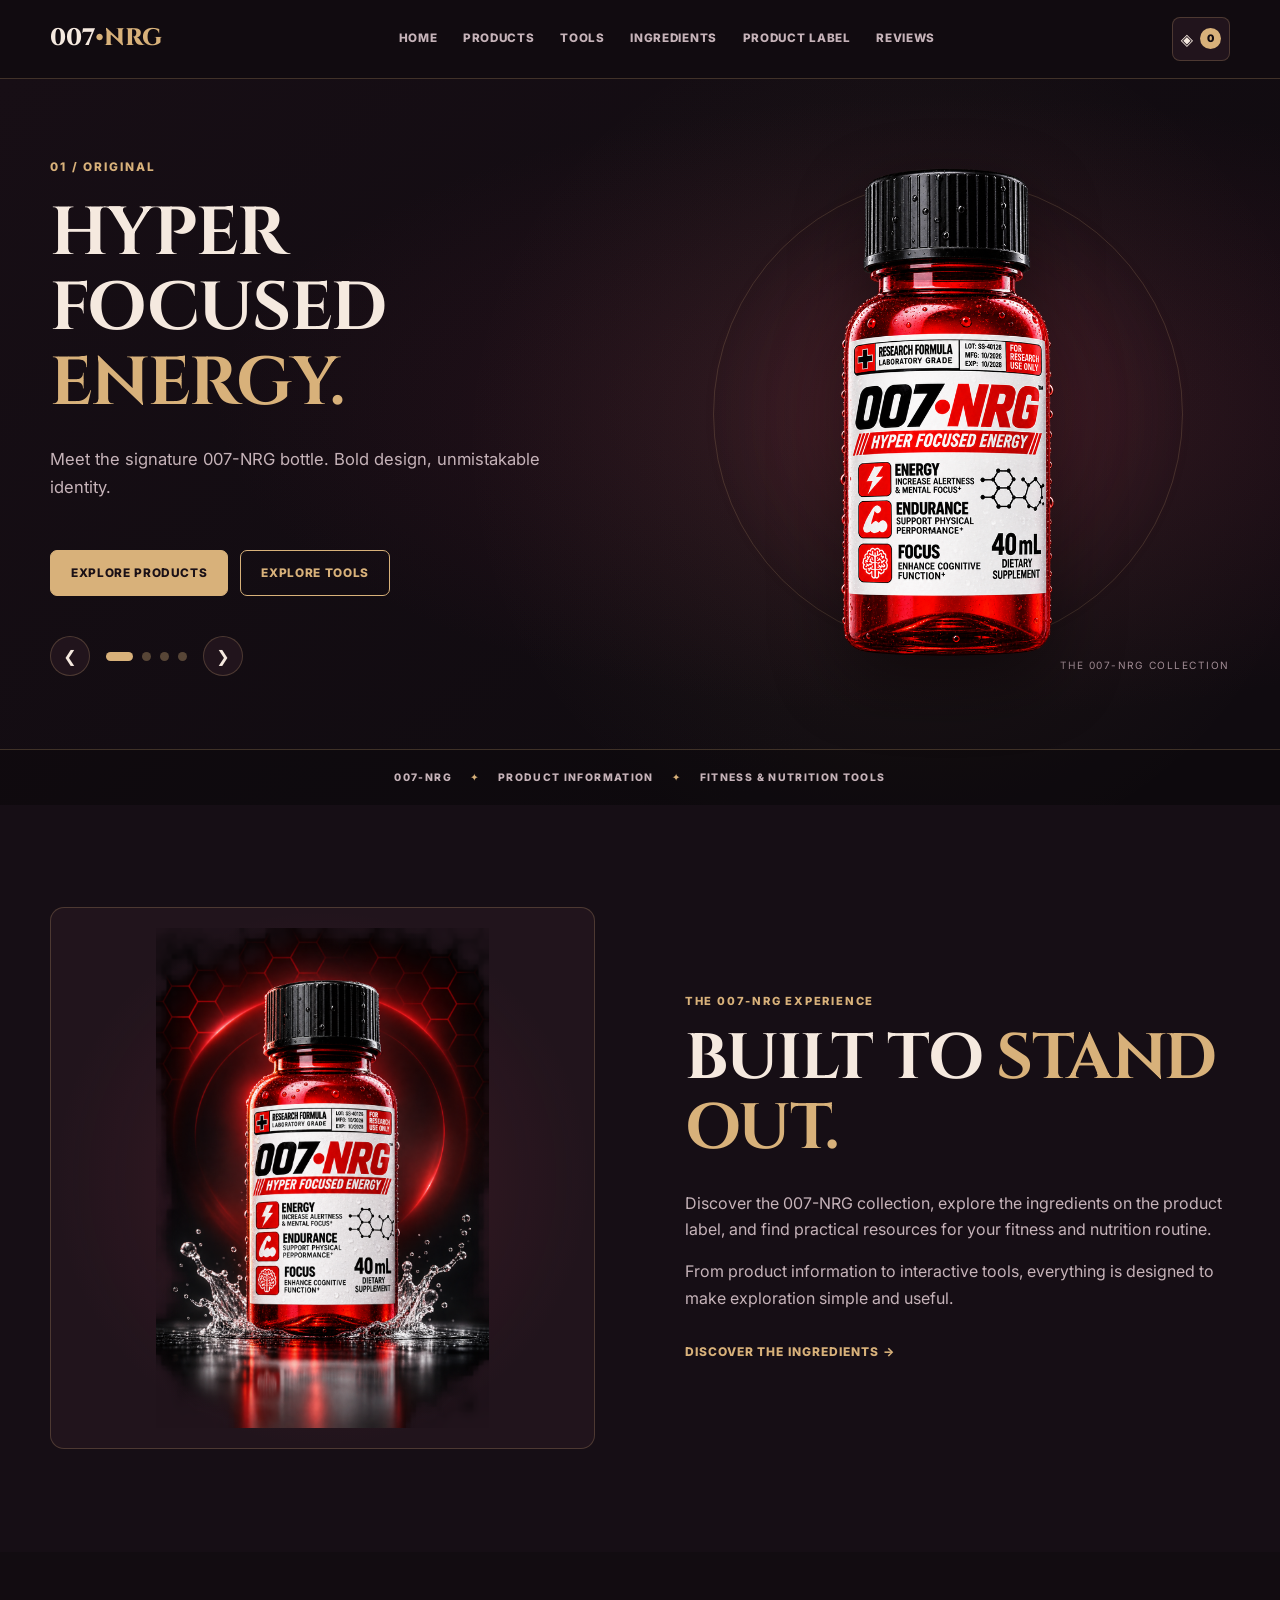
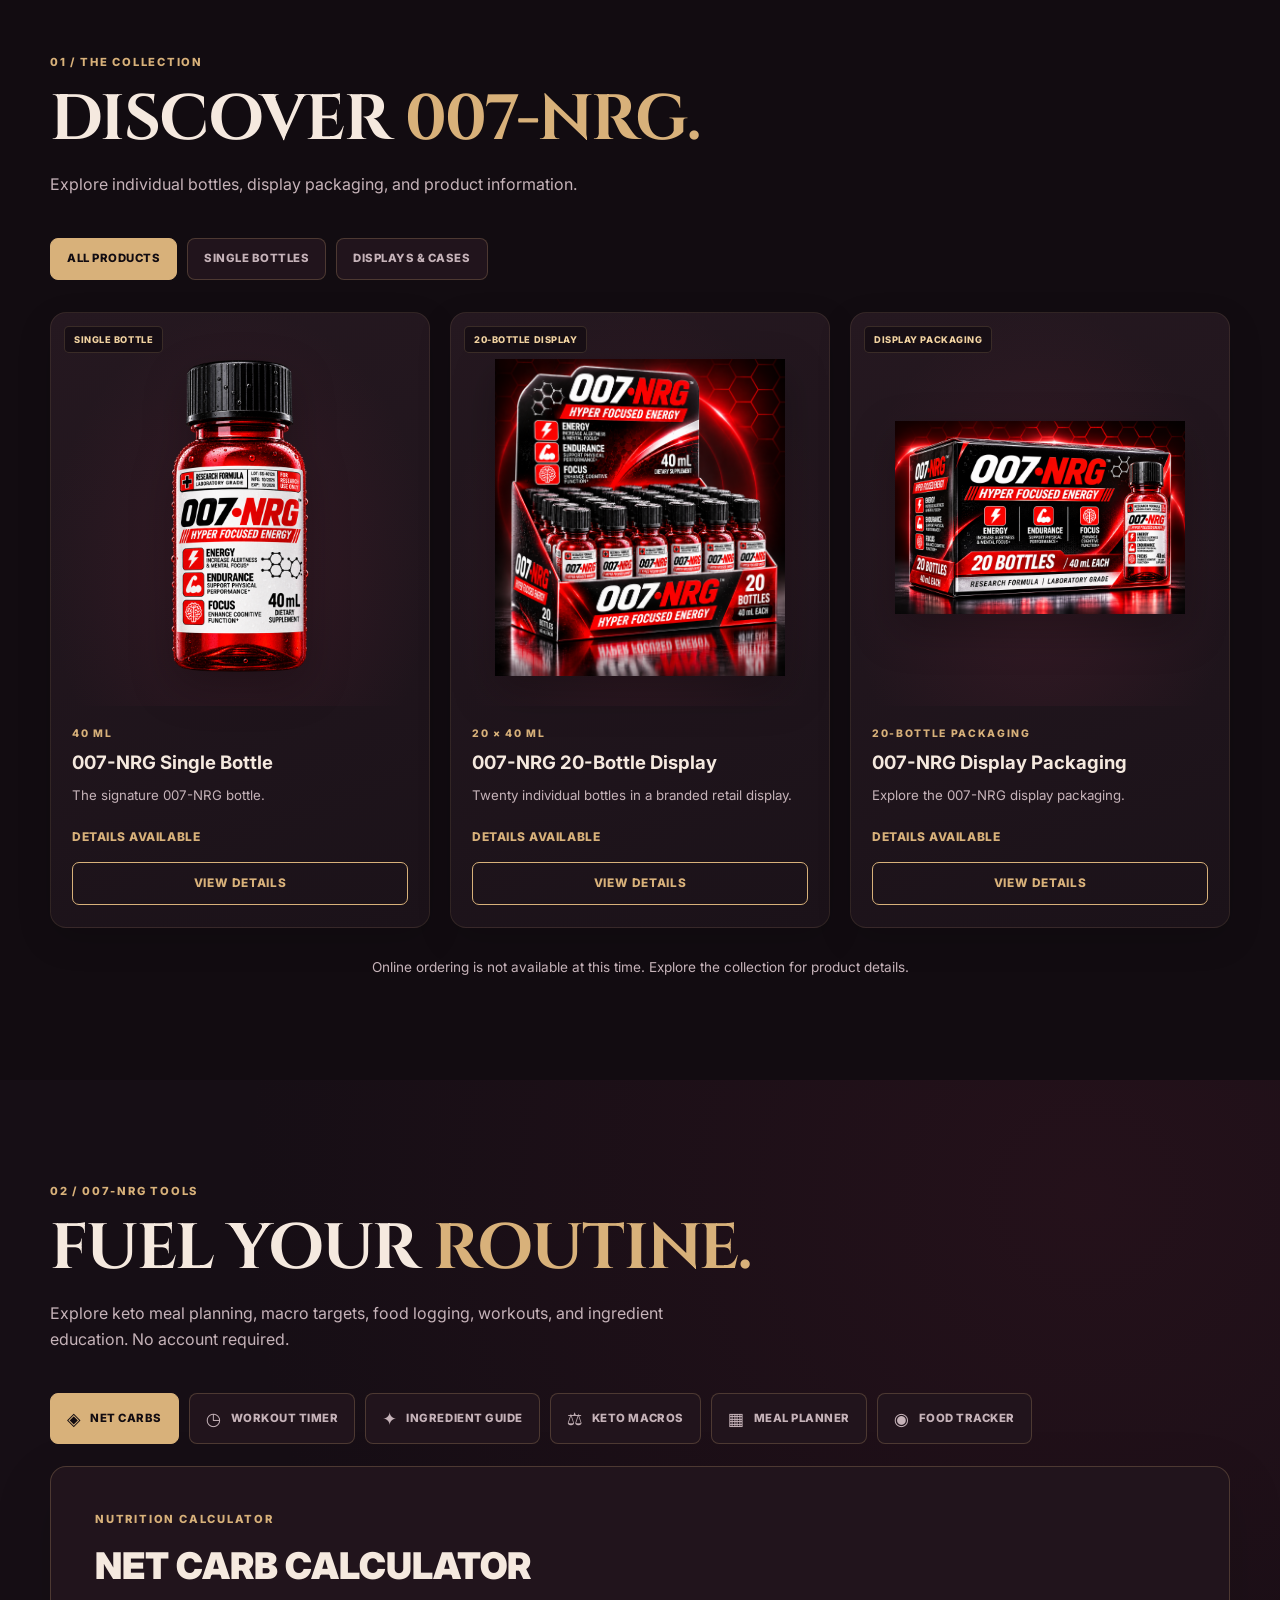
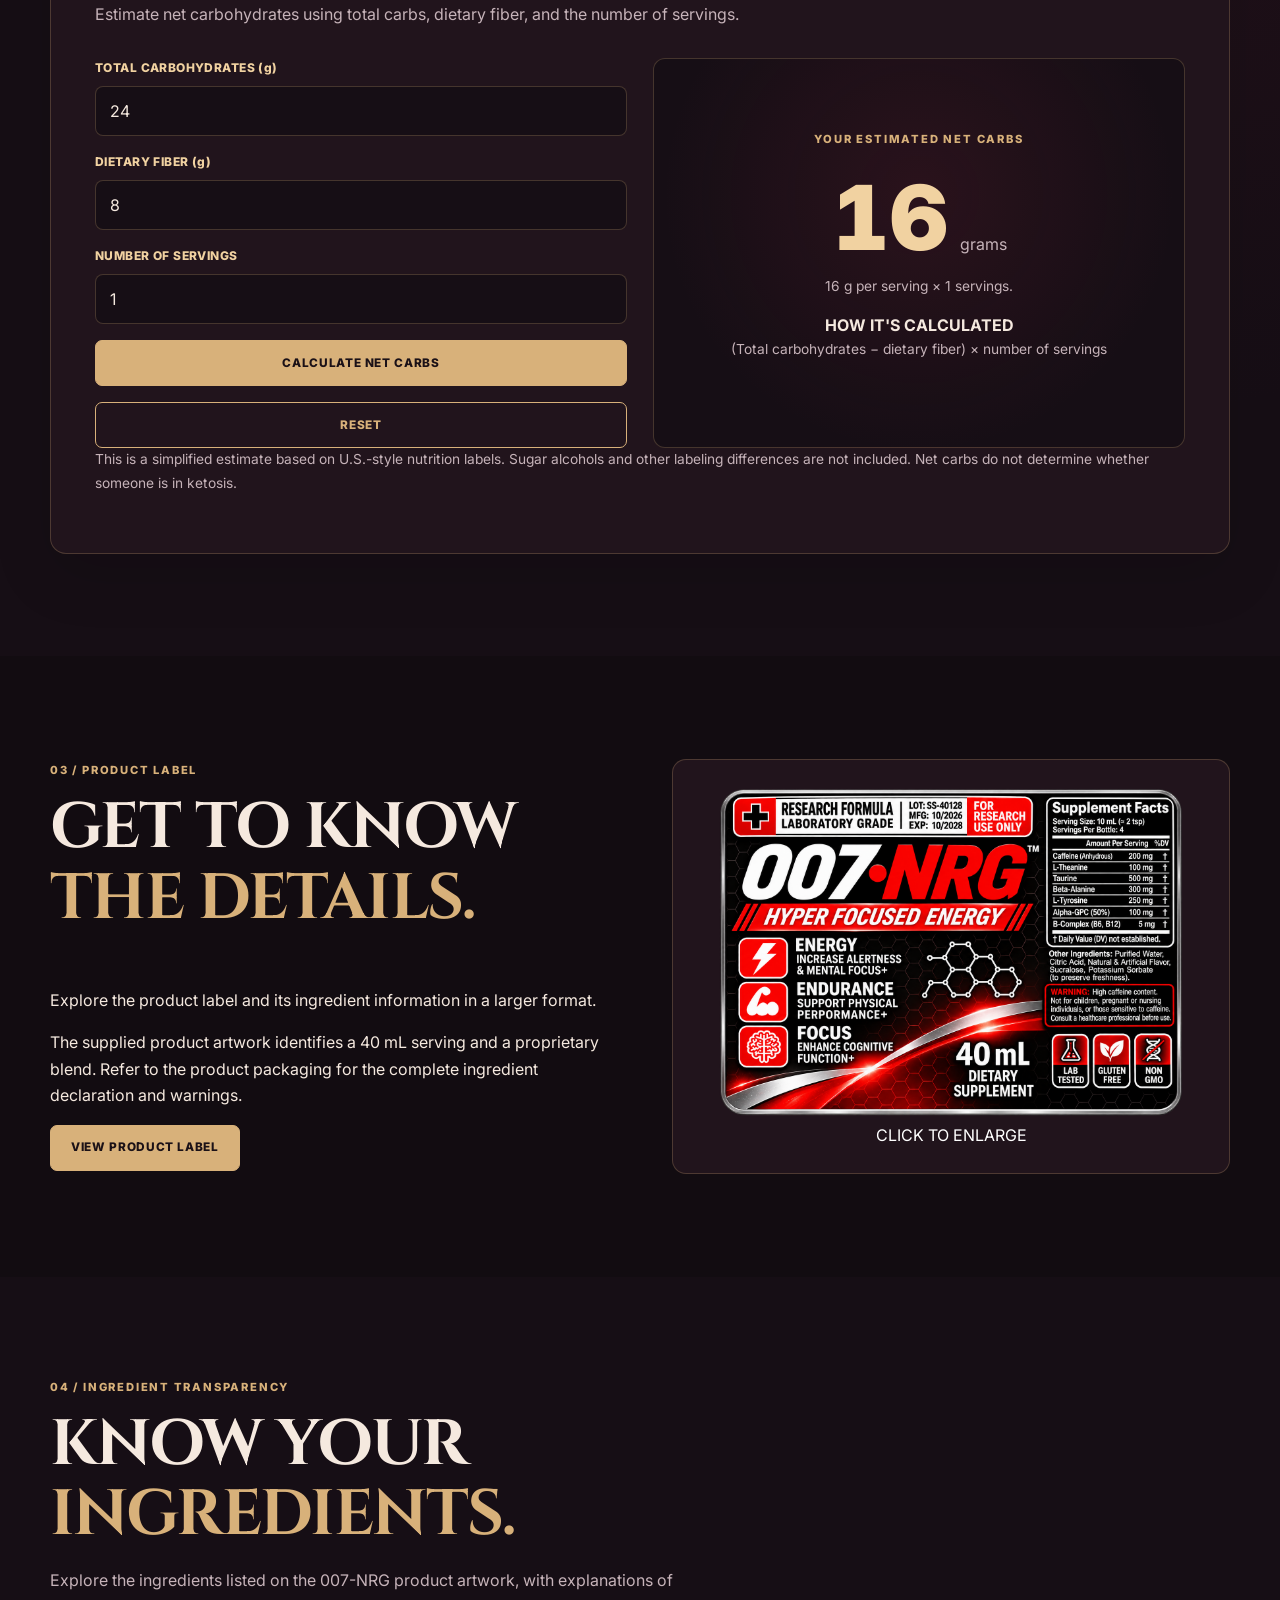
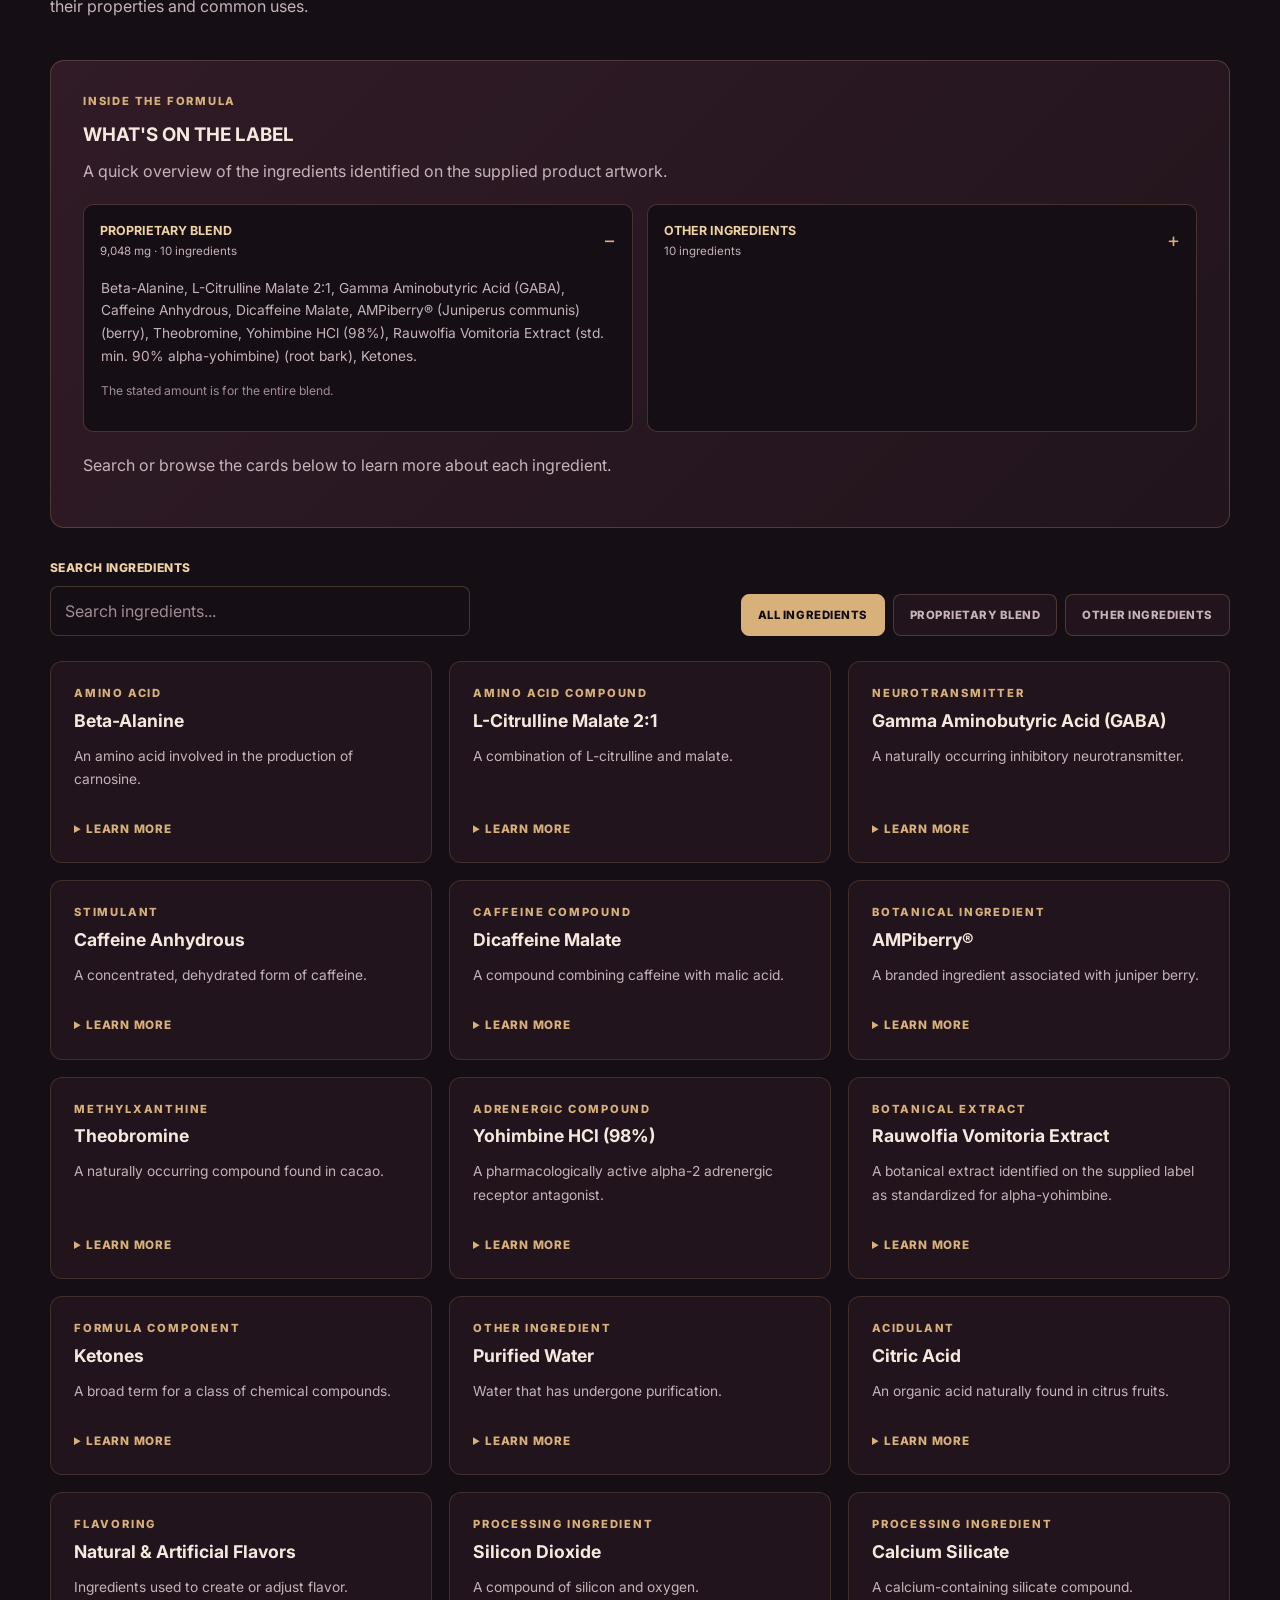
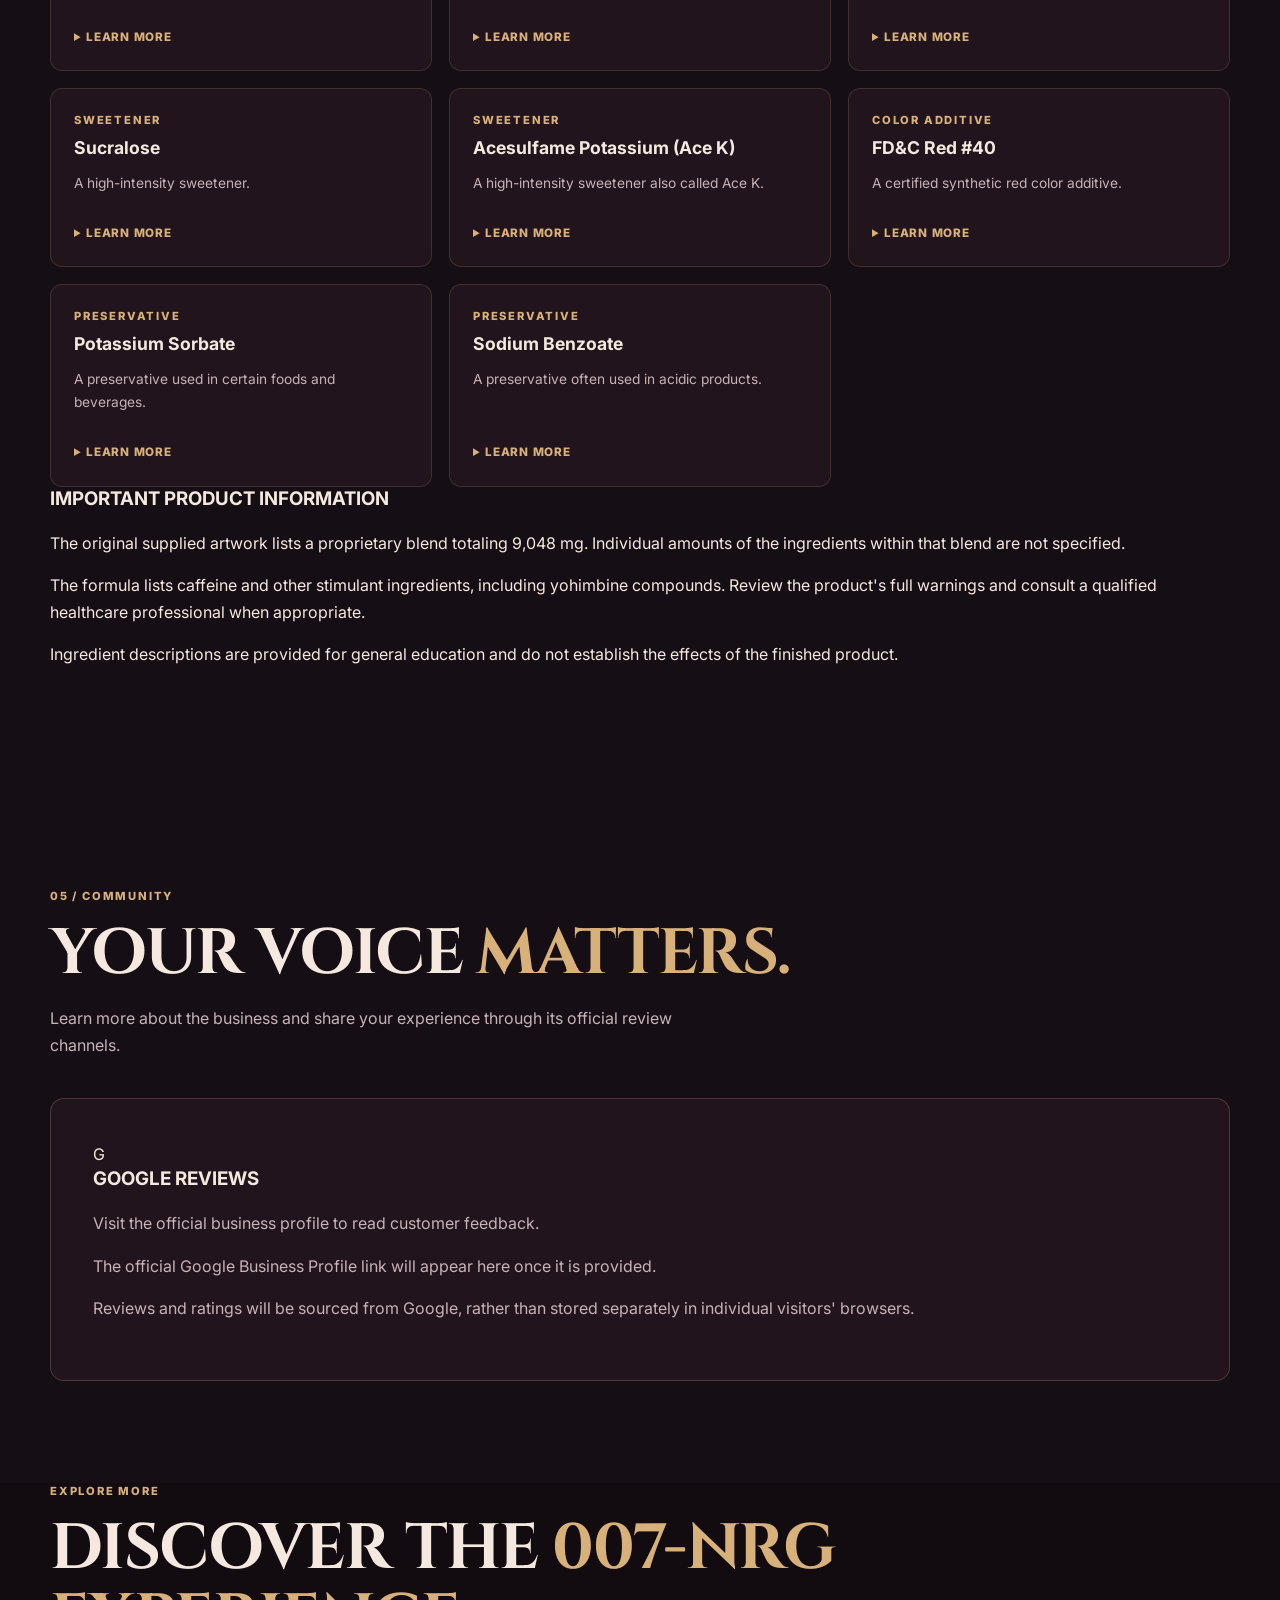
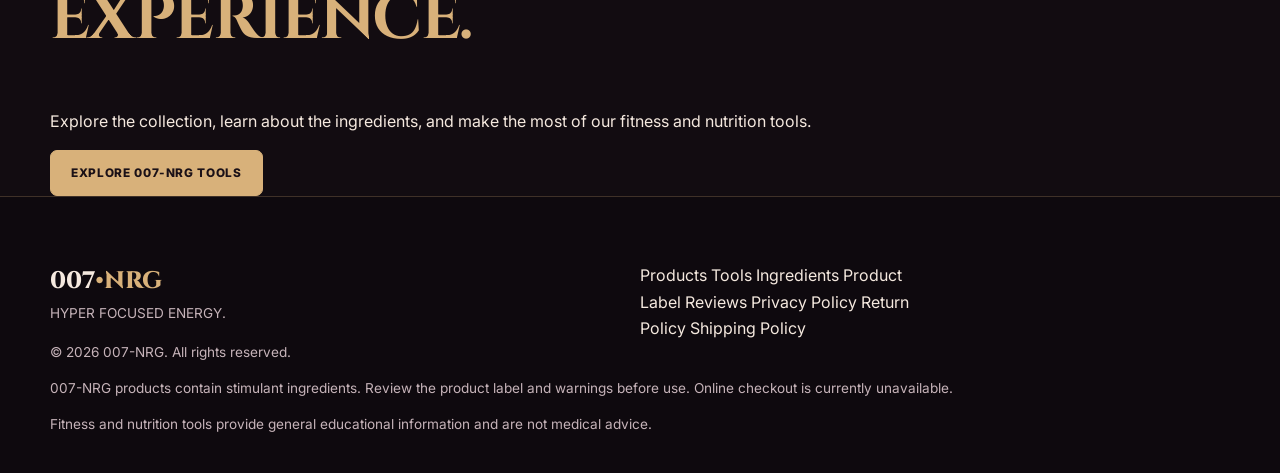
==== commit 2aa8e7fb: "Added docs for us to be able to see where we are at in future project" ====
--- a/index.html
+++ b/index.html
@@ -1,7 +1,6 @@
 
 <!DOCTYPE html>
 <html lang="en">
-
 
 <head>
   <!-- ======================================================
@@ -29,7 +28,7 @@
   <!-- === PRIMARY SEO END === -->
 
 
-    <!-- === FAVICON START === -->
+  <!-- === FAVICON START === -->
   <link
     rel="icon"
     href="data:image/svg+xml,%3Csvg xmlns='http://www.w3.org/2000/svg' viewBox='0 0 64 64'%3E%3Crect width='64' height='64' rx='12' fill='%23e30613'/%3E%3Ctext x='32' y='41' text-anchor='middle' font-size='24' font-family='Arial' font-weight='900' fill='white'%3E007%3C/text%3E%3C/svg%3E"
@@ -99,6 +98,7 @@
 
   <!-- === PERFORMANCE & FONTS START === -->
   <link rel="preconnect" href="https://fonts.googleapis.com">
+
   <link
     rel="preconnect"
     href="https://fonts.gstatic.com"
@@ -284,6 +284,7 @@
     <!-- === HERO SECTION END === -->
 
 
+
     <!-- ====================================================
          BRAND INTRODUCTION START
          ==================================================== -->
@@ -410,8 +411,8 @@
           </h2>
 
           <p>
-            Practical tools for nutrition planning,
-            workouts, and understanding ingredients.
+            Explore keto meal planning, macro targets, food logging,
+            workouts, and ingredient education.
             No account required.
           </p>
 
@@ -454,6 +455,36 @@
             INGREDIENT GUIDE
           </button>
 
+          <button
+            class="tool-tab"
+            type="button"
+            data-tool="keto-macros"
+            aria-pressed="false"
+          >
+            <span aria-hidden="true">⚖</span>
+            KETO MACROS
+          </button>
+
+          <button
+            class="tool-tab"
+            type="button"
+            data-tool="meal-planner"
+            aria-pressed="false"
+          >
+            <span aria-hidden="true">▦</span>
+            MEAL PLANNER
+          </button>
+
+          <button
+            class="tool-tab"
+            type="button"
+            data-tool="food-tracker"
+            aria-pressed="false"
+          >
+            <span aria-hidden="true">◉</span>
+            FOOD TRACKER
+          </button>
+
         </div>
         <!-- === TOOL NAVIGATION END === -->
 
@@ -483,6 +514,8 @@
               </p>
             </div>
 
+
+            <!-- === NET CARB CALCULATOR FORM START === -->
             <div class="tool-content-grid">
 
               <form id="netCarbForm" class="tool-form">
@@ -674,7 +707,12 @@
                   >
                 </div>
 
-                <div class="timer-presets" role="group" aria-label="Timer presets">
+                <div
+                  class="timer-presets"
+                  role="group"
+                  aria-label="Timer presets"
+                >
+
                   <button
                     type="button"
                     class="timer-preset"
@@ -704,6 +742,7 @@
                   >
                     45 / 15
                   </button>
+
                 </div>
 
               </div>
@@ -781,7 +820,805 @@
 
 
           <!-- =================================================
-               INGREDIENT GUIDE START
+               KETO MACRO CALCULATOR START
+               ================================================= -->
+          <section
+            class="tool-panel"
+            id="ketoMacroTool"
+            data-tool-panel="keto-macros"
+            aria-labelledby="ketoMacroHeading"
+            hidden
+          >
+
+            <div class="tool-panel-header">
+
+              <span class="eyebrow">KETO NUTRITION</span>
+
+              <h3 id="ketoMacroHeading">
+                KETO MACRO CALCULATOR
+              </h3>
+
+              <p>
+                Estimate daily calorie and macronutrient targets.
+                These are planning estimates, not individualized
+                medical advice.
+              </p>
+
+            </div>
+
+            <div class="tool-content-grid">
+
+              <form class="tool-form" id="ketoMacroForm">
+
+                <div class="form-field">
+                  <label for="macroAge">
+                    AGE (YEARS)
+                  </label>
+
+                  <input
+                    id="macroAge"
+                    type="number"
+                    min="18"
+                    max="100"
+                    value="35"
+                    required
+                  >
+                </div>
+
+                <div class="form-field">
+                  <label for="macroSex">
+                    EQUATION INPUT
+                  </label>
+
+                  <select id="macroSex" required>
+                    <option value="female">
+                      Female equation
+                    </option>
+                    <option value="male">
+                      Male equation
+                    </option>
+                  </select>
+
+                  <small>
+                    Used only to select a published
+                    resting-metabolism estimation equation.
+                  </small>
+                </div>
+
+                <div class="form-field">
+                  <label for="macroWeight">
+                    BODY WEIGHT (LB)
+                  </label>
+
+                  <input
+                    id="macroWeight"
+                    type="number"
+                    min="65"
+                    max="700"
+                    step="0.1"
+                    value="170"
+                    required
+                  >
+                </div>
+
+                <div class="form-field">
+                  <label for="macroHeight">
+                    HEIGHT (INCHES)
+                  </label>
+
+                  <input
+                    id="macroHeight"
+                    type="number"
+                    min="48"
+                    max="90"
+                    step="0.1"
+                    value="68"
+                    required
+                  >
+                </div>
+
+                <div class="form-field">
+                  <label for="macroActivity">
+                    ACTIVITY LEVEL
+                  </label>
+
+                  <select id="macroActivity">
+                    <option value="1.2">
+                      Mostly sedentary
+                    </option>
+
+                    <option value="1.375">
+                      Light activity
+                    </option>
+
+                    <option value="1.55" selected>
+                      Moderate activity
+                    </option>
+
+                    <option value="1.725">
+                      Very active
+                    </option>
+                  </select>
+                </div>
+
+                <div class="form-field">
+                  <label for="macroGoal">
+                    CALORIE GOAL
+                  </label>
+
+                  <select id="macroGoal">
+                    <option value="-300">
+                      Gradual weight loss
+                    </option>
+
+                    <option value="0" selected>
+                      Maintain weight
+                    </option>
+
+                    <option value="200">
+                      Gradual weight gain
+                    </option>
+                  </select>
+                </div>
+
+                <div class="form-field">
+                  <label for="macroCarbTarget">
+                    DAILY NET CARB TARGET (G)
+                  </label>
+
+                  <input
+                    id="macroCarbTarget"
+                    type="number"
+                    min="0"
+                    max="150"
+                    value="25"
+                    required
+                  >
+                </div>
+
+                <button
+                  class="button button-primary"
+                  type="submit"
+                >
+                  CALCULATE DAILY TARGETS
+                </button>
+
+              </form>
+
+              <!-- === MACRO RESULTS START === -->
+              <div
+                class="tool-result"
+                id="macroResults"
+                aria-live="polite"
+              >
+
+                <span class="eyebrow">
+                  ESTIMATED DAILY TARGETS
+                </span>
+
+                <div class="tool-result-number">
+                  <strong id="macroCalories">—</strong>
+                  <span>kcal/day</span>
+                </div>
+
+                <div class="macro-result-grid">
+
+                  <div>
+                    <strong id="macroProtein">—</strong>
+                    <span>Protein (g)</span>
+                  </div>
+
+                  <div>
+                    <strong id="macroFat">—</strong>
+                    <span>Fat (g)</span>
+                  </div>
+
+                  <div>
+                    <strong id="macroCarbs">—</strong>
+                    <span>Net carbs (g)</span>
+                  </div>
+
+                </div>
+
+                <p id="macroExplanation">
+                  Enter your information and calculate.
+                </p>
+
+              </div>
+              <!-- === MACRO RESULTS END === -->
+
+            </div>
+
+            <p class="tool-disclaimer">
+              Estimates use a resting-energy equation and
+              activity multipliers; actual energy needs vary.
+              Net-carb targets are user-adjustable and are not
+              proof of ketosis. Consult a clinician or dietitian
+              before significant dietary changes, especially
+              if pregnant, under 18, or managing a medical condition.
+            </p>
+
+          </section>
+          <!-- === KETO MACRO CALCULATOR END === -->
+
+
+
+          <!-- =================================================
+               KETO MEAL PLANNER START
+               ================================================= -->
+          <section
+            class="tool-panel"
+            id="ketoMealPlannerTool"
+            data-tool-panel="meal-planner"
+            aria-labelledby="mealPlannerHeading"
+            hidden
+          >
+
+            <div class="tool-panel-header">
+
+              <span class="eyebrow">KETO MEAL PLANNING</span>
+
+              <h3 id="mealPlannerHeading">
+                7-DAY KETO MEAL PLANNER
+              </h3>
+
+              <p>
+                Build a seven-day meal plan with breakfast,
+                lunch, dinner, and optional snacks.
+                Generate a grocery list based on your choices.
+              </p>
+
+            </div>
+
+            <!-- === MEAL PLANNER SETTINGS START === -->
+            <form class="tool-form" id="mealPlannerForm">
+
+              <div class="meal-planner-settings">
+
+                <div class="form-field">
+                  <label for="mealPlannerServings">
+                    PEOPLE / SERVINGS
+                  </label>
+
+                  <input
+                    id="mealPlannerServings"
+                    type="number"
+                    min="1"
+                    max="12"
+                    step="1"
+                    value="1"
+                    required
+                  >
+                </div>
+
+                <div class="form-field">
+                  <label for="mealPlannerCarbs">
+                    DAILY NET CARB GOAL (G)
+                  </label>
+
+                  <input
+                    id="mealPlannerCarbs"
+                    type="number"
+                    min="10"
+                    max="150"
+                    step="1"
+                    value="25"
+                    required
+                  >
+                </div>
+
+                <div class="form-field">
+                  <label for="mealPlannerStyle">
+                    MEAL PREFERENCE
+                  </label>
+
+                  <select id="mealPlannerStyle">
+                    <option value="balanced">
+                      Variety / Balanced
+                    </option>
+
+                    <option value="budget">
+                      Budget Friendly
+                    </option>
+
+                    <option value="quick">
+                      Quick & Easy
+                    </option>
+
+                    <option value="vegetarian">
+                      Vegetarian
+                    </option>
+                  </select>
+                </div>
+
+                <div class="form-field">
+                  <label for="mealPlannerSnacks">
+                    INCLUDE SNACKS
+                  </label>
+
+                  <select id="mealPlannerSnacks">
+                    <option value="yes" selected>
+                      Yes
+                    </option>
+
+                    <option value="no">
+                      No
+                    </option>
+                  </select>
+                </div>
+
+              </div>
+
+              <div class="timer-actions">
+
+                <button
+                  class="button button-primary"
+                  id="generateMealPlan"
+                  type="submit"
+                >
+                  GENERATE MY 7-DAY PLAN
+                </button>
+
+                <button
+                  class="button button-secondary"
+                  id="shuffleMealPlan"
+                  type="button"
+                >
+                  SHUFFLE MEALS
+                </button>
+
+              </div>
+
+            </form>
+            <!-- === MEAL PLANNER SETTINGS END === -->
+
+
+            <!-- === MEAL PLANNER RESULTS START === -->
+            <div
+              class="meal-planner-results"
+              id="mealPlannerResults"
+              aria-live="polite"
+            >
+
+              <div class="meal-planner-results-header">
+
+                <div>
+                  <span class="eyebrow">YOUR WEEKLY MENU</span>
+
+                  <h4>
+                    YOUR PERSONALIZED MEAL PLAN
+                  </h4>
+                </div>
+
+                <div class="meal-planner-summary">
+                  <span id="mealPlannerSummary">
+                    Generate a plan to get started.
+                  </span>
+                </div>
+
+              </div>
+
+              <div
+                class="meal-planner-days"
+                id="mealPlannerDays"
+              >
+                <p class="tool-empty-state">
+                  Your seven-day meal plan will appear here.
+                </p>
+              </div>
+
+              <div class="meal-planner-actions">
+
+                <button
+                  class="button button-secondary"
+                  id="printMealPlan"
+                  type="button"
+                  disabled
+                >
+                  PRINT MEAL PLAN
+                </button>
+
+                <button
+                  class="button button-secondary"
+                  id="copyGroceryList"
+                  type="button"
+                  disabled
+                >
+                  COPY GROCERY LIST
+                </button>
+
+              </div>
+
+            </div>
+            <!-- === MEAL PLANNER RESULTS END === -->
+
+
+            <!-- === GROCERY LIST START === -->
+            <div
+              class="grocery-list-panel"
+              id="groceryListPanel"
+              hidden
+            >
+
+              <div class="tool-panel-header">
+
+                <span class="eyebrow">
+                  SHOPPING MADE SIMPLE
+                </span>
+
+                <h4>
+                  YOUR WEEKLY GROCERY LIST
+                </h4>
+
+                <p>
+                  Ingredients are combined across the
+                  selected meals and adjusted for servings.
+                </p>
+
+              </div>
+
+              <div
+                class="grocery-list-content"
+                id="groceryListContent"
+              ></div>
+
+            </div>
+            <!-- === GROCERY LIST END === -->
+
+            <p class="tool-disclaimer">
+              Meal plans and nutrition estimates are
+              educational planning aids. Actual values
+              depend on ingredients, brands, portions,
+              and preparation. Check allergens and
+              nutrition labels before preparing meals.
+              The planner does not guarantee ketosis.
+            </p>
+
+          </section>
+          <!-- === KETO MEAL PLANNER END === -->
+
+
+          <!-- =================================================
+               KETO FOOD TRACKER START
+               ================================================= -->
+          <section
+            class="tool-panel"
+            id="ketoFoodTrackerTool"
+            data-tool-panel="food-tracker"
+            aria-labelledby="foodTrackerHeading"
+            hidden
+          >
+
+            <div class="tool-panel-header">
+
+              <span class="eyebrow">DAILY NUTRITION JOURNAL</span>
+
+              <h3 id="foodTrackerHeading">
+                KETO FOOD TRACKER
+              </h3>
+
+              <p>
+                Log foods, track daily macros, and monitor
+                your net-carb goal. Your entries stay in
+                this browser using local storage.
+              </p>
+
+            </div>
+
+            <!-- === TRACKER DATE & TARGET START === -->
+            <div class="food-tracker-toolbar">
+
+              <div class="form-field">
+                <label for="foodTrackerDate">
+                  TRACKING DATE
+                </label>
+
+                <input
+                  id="foodTrackerDate"
+                  type="date"
+                >
+              </div>
+
+              <div class="form-field">
+                <label for="foodTrackerCarbGoal">
+                  DAILY NET CARB GOAL (G)
+                </label>
+
+                <input
+                  id="foodTrackerCarbGoal"
+                  type="number"
+                  min="0"
+                  max="150"
+                  step="1"
+                  value="25"
+                >
+              </div>
+
+            </div>
+            <!-- === TRACKER DATE & TARGET END === -->
+
+
+            <!-- === TRACKER DASHBOARD START === -->
+            <div
+              class="food-tracker-dashboard"
+              id="foodTrackerDashboard"
+              aria-live="polite"
+            >
+
+              <div class="tracker-stat-card">
+                <span>NET CARBS</span>
+
+                <strong id="trackerNetCarbs">
+                  0 g
+                </strong>
+
+                <small id="trackerCarbRemaining">
+                  25 g remaining
+                </small>
+              </div>
+
+              <div class="tracker-stat-card">
+                <span>CALORIES</span>
+
+                <strong id="trackerCalories">
+                  0
+                </strong>
+
+                <small>kcal logged</small>
+              </div>
+
+              <div class="tracker-stat-card">
+                <span>PROTEIN</span>
+
+                <strong id="trackerProtein">
+                  0 g
+                </strong>
+
+                <small>grams logged</small>
+              </div>
+
+              <div class="tracker-stat-card">
+                <span>FAT</span>
+
+                <strong id="trackerFat">
+                  0 g
+                </strong>
+
+                <small>grams logged</small>
+              </div>
+
+            </div>
+
+            <div class="tracker-progress-track">
+              <div
+                class="tracker-progress-bar"
+                id="trackerCarbProgress"
+                role="progressbar"
+                aria-label="Daily net carbohydrate progress"
+                aria-valuemin="0"
+                aria-valuemax="100"
+                aria-valuenow="0"
+              ></div>
+            </div>
+            <!-- === TRACKER DASHBOARD END === -->
+
+
+            <!-- === FOOD ENTRY FORM START === -->
+            <div class="food-tracker-layout">
+
+              <form
+                class="tool-form"
+                id="foodTrackerForm"
+              >
+
+                <h4>ADD A FOOD ENTRY</h4>
+
+                <div class="form-field">
+                  <label for="foodEntryName">
+                    FOOD NAME
+                  </label>
+
+                  <input
+                    id="foodEntryName"
+                    type="text"
+                    maxlength="100"
+                    placeholder="Example: Scrambled eggs"
+                    required
+                  >
+                </div>
+
+                <div class="form-field">
+                  <label for="foodEntryMeal">
+                    MEAL CATEGORY
+                  </label>
+
+                  <select id="foodEntryMeal">
+                    <option value="breakfast">
+                      Breakfast
+                    </option>
+
+                    <option value="lunch">
+                      Lunch
+                    </option>
+
+                    <option value="dinner">
+                      Dinner
+                    </option>
+
+                    <option value="snack">
+                      Snack
+                    </option>
+                  </select>
+                </div>
+
+                <div class="food-entry-fields">
+
+                  <div class="form-field">
+                    <label for="foodEntryCalories">
+                      CALORIES
+                    </label>
+
+                    <input
+                      id="foodEntryCalories"
+                      type="number"
+                      min="0"
+                      max="10000"
+                      step="0.1"
+                      placeholder="0"
+                      required
+                    >
+                  </div>
+
+                  <div class="form-field">
+                    <label for="foodEntryCarbs">
+                      TOTAL CARBS (G)
+                    </label>
+
+                    <input
+                      id="foodEntryCarbs"
+                      type="number"
+                      min="0"
+                      max="1000"
+                      step="0.1"
+                      placeholder="0"
+                      required
+                    >
+                  </div>
+
+                  <div class="form-field">
+                    <label for="foodEntryFiber">
+                      FIBER (G)
+                    </label>
+
+                    <input
+                      id="foodEntryFiber"
+                      type="number"
+                      min="0"
+                      max="1000"
+                      step="0.1"
+                      value="0"
+                      required
+                    >
+                  </div>
+
+                  <div class="form-field">
+                    <label for="foodEntryProtein">
+                      PROTEIN (G)
+                    </label>
+
+                    <input
+                      id="foodEntryProtein"
+                      type="number"
+                      min="0"
+                      max="1000"
+                      step="0.1"
+                      placeholder="0"
+                      required
+                    >
+                  </div>
+
+                  <div class="form-field">
+                    <label for="foodEntryFat">
+                      FAT (G)
+                    </label>
+
+                    <input
+                      id="foodEntryFat"
+                      type="number"
+                      min="0"
+                      max="1000"
+                      step="0.1"
+                      placeholder="0"
+                      required
+                    >
+                  </div>
+
+                </div>
+
+                <button
+                  class="button button-primary"
+                  type="submit"
+                >
+                  ADD FOOD TO MY DAY
+                </button>
+
+              </form>
+
+
+              <!-- === FOOD LOG START === -->
+              <div class="food-log-panel">
+
+                <div class="food-log-header">
+
+                  <div>
+                    <span class="eyebrow">
+                      YOUR DAILY LOG
+                    </span>
+
+                    <h4>FOODS YOU'VE LOGGED</h4>
+                  </div>
+
+                  <button
+                    class="button button-secondary"
+                    id="clearFoodTrackerDay"
+                    type="button"
+                  >
+                    CLEAR DAY
+                  </button>
+
+                </div>
+
+                <div
+                  class="food-log-entries"
+                  id="foodLogEntries"
+                  aria-live="polite"
+                >
+                  <p class="tool-empty-state">
+                    No foods logged for this date yet.
+                  </p>
+                </div>
+
+              </div>
+              <!-- === FOOD LOG END === -->
+
+            </div>
+            <!-- === FOOD ENTRY FORM END === -->
+
+
+            <!-- === FOOD TRACKER PRIVACY NOTE START === -->
+            <div class="information-panel">
+
+              <h4>YOUR DATA STAYS IN YOUR BROWSER</h4>
+
+              <p>
+                Food entries are saved locally on this
+                device and browser. No account or online
+                database is required.
+              </p>
+
+              <p>
+                Clearing browser storage, using private
+                browsing, or changing devices may remove
+                your saved entries.
+              </p>
+
+            </div>
+            <!-- === FOOD TRACKER PRIVACY NOTE END === -->
+
+            <p class="tool-disclaimer">
+              Nutrition values must be entered from
+              food packaging or another reliable source.
+              Net carbs are estimated as total carbohydrates
+              minus fiber. The tracker does not verify
+              nutrition values or determine ketosis.
+            </p>
+
+          </section>
+          <!-- === KETO FOOD TRACKER END === -->
+
+
+          <!-- =================================================
+               INTERACTIVE INGREDIENT EXPLORER 2.0 START
                ================================================= -->
           <section
             class="tool-panel"
@@ -793,59 +1630,267 @@
 
             <div class="tool-panel-header">
 
-              <span class="eyebrow">KNOW WHAT'S INSIDE</span>
+              <span class="eyebrow">
+                INTERACTIVE INGREDIENT EDUCATION
+              </span>
 
               <h3 id="ingredientGuideHeading">
-                INGREDIENT KNOWLEDGE CENTER
+                INGREDIENT EXPLORER 2.0
               </h3>
 
               <p>
-                Learn about the ingredients listed on
-                007-NRG packaging, including their general
-                properties and common uses.
+                Go beyond the ingredient list. Explore
+                categories, learn common ingredient roles,
+                and compare ingredients side by side.
               </p>
 
             </div>
 
-            <div class="tool-guide-feature">
-
-              <div>
-                <h4>EXPLORE THE FORMULA</h4>
+
+            <!-- === INGREDIENT CATEGORY FILTERS START === -->
+            <div
+              class="ingredient-tool-filters"
+              role="group"
+              aria-label="Filter ingredient education topics"
+            >
+
+              <button
+                class="ingredient-tool-filter active"
+                type="button"
+                data-ingredient-category="all"
+                aria-pressed="true"
+              >
+                ALL
+              </button>
+
+              <button
+                class="ingredient-tool-filter"
+                type="button"
+                data-ingredient-category="stimulants"
+                aria-pressed="false"
+              >
+                STIMULANTS
+              </button>
+
+              <button
+                class="ingredient-tool-filter"
+                type="button"
+                data-ingredient-category="amino-acids"
+                aria-pressed="false"
+              >
+                AMINO ACIDS
+              </button>
+
+              <button
+                class="ingredient-tool-filter"
+                type="button"
+                data-ingredient-category="botanicals"
+                aria-pressed="false"
+              >
+                BOTANICALS
+              </button>
+
+              <button
+                class="ingredient-tool-filter"
+                type="button"
+                data-ingredient-category="sweeteners"
+                aria-pressed="false"
+              >
+                SWEETENERS
+              </button>
+
+              <button
+                class="ingredient-tool-filter"
+                type="button"
+                data-ingredient-category="other"
+                aria-pressed="false"
+              >
+                OTHER
+              </button>
+
+            </div>
+            <!-- === INGREDIENT CATEGORY FILTERS END === -->
+
+
+            <!-- === INGREDIENT SEARCH START === -->
+            <div class="form-field ingredient-tool-search">
+
+              <label for="ingredientToolSearch">
+                SEARCH INGREDIENTS
+              </label>
+
+              <input
+                id="ingredientToolSearch"
+                type="search"
+                placeholder="Search caffeine, beta-alanine, sucralose..."
+                autocomplete="off"
+              >
+
+            </div>
+            <!-- === INGREDIENT SEARCH END === -->
+
+
+            <!-- === INGREDIENT EDUCATION CARDS START === -->
+            <div
+              class="ingredient-tool-grid"
+              id="ingredientToolGrid"
+              aria-live="polite"
+            >
+
+              <p class="tool-empty-state">
+                Ingredient education cards will appear here.
+              </p>
+
+            </div>
+            <!-- === INGREDIENT EDUCATION CARDS END === -->
+
+
+            <!-- === INGREDIENT COMPARISON START === -->
+            <div class="ingredient-comparison-panel">
+
+              <div class="tool-panel-header">
+
+                <span class="eyebrow">
+                  SIDE-BY-SIDE COMPARISON
+                </span>
+
+                <h4>
+                  COMPARE TWO INGREDIENTS
+                </h4>
 
                 <p>
-                  Discover the difference between caffeine
-                  compounds, amino acids, botanical extracts,
-                  sweeteners, and other ingredients.
+                  Select two ingredients to compare
+                  their categories, common uses,
+                  and important considerations.
                 </p>
 
-                <p>
-                  Ingredient information is educational and
-                  does not establish the effects or safety
-                  of the finished product.
+              </div>
+
+              <div class="ingredient-comparison-controls">
+
+                <div class="form-field">
+                  <label for="compareIngredientA">
+                    FIRST INGREDIENT
+                  </label>
+
+                  <select id="compareIngredientA">
+                    <option value="">
+                      Select an ingredient
+                    </option>
+                  </select>
+                </div>
+
+                <div class="form-field">
+                  <label for="compareIngredientB">
+                    SECOND INGREDIENT
+                  </label>
+
+                  <select id="compareIngredientB">
+                    <option value="">
+                      Select an ingredient
+                    </option>
+                  </select>
+                </div>
+
+                <button
+                  class="button button-primary"
+                  id="compareIngredientsButton"
+                  type="button"
+                >
+                  COMPARE INGREDIENTS
+                </button>
+
+              </div>
+
+              <div
+                class="ingredient-comparison-results"
+                id="ingredientComparisonResults"
+                aria-live="polite"
+              >
+                <p class="tool-empty-state">
+                  Choose two ingredients to see
+                  their differences.
                 </p>
-
-                <a
-                  class="button button-primary"
-                  href="#ingredients"
+              </div>
+
+            </div>
+            <!-- === INGREDIENT COMPARISON END === -->
+
+
+            <!-- === INGREDIENT QUICK COMPARISONS START === -->
+            <div class="ingredient-quick-comparisons">
+
+              <h4>POPULAR COMPARISONS</h4>
+
+              <div class="timer-presets">
+
+                <button
+                  class="ingredient-quick-compare"
+                  type="button"
+                  data-compare-a="caffeine-anhydrous"
+                  data-compare-b="dicaffeine-malate"
                 >
-                  EXPLORE ALL INGREDIENTS
-                </a>
+                  CAFFEINE TYPES
+                </button>
+
+                <button
+                  class="ingredient-quick-compare"
+                  type="button"
+                  data-compare-a="sucralose"
+                  data-compare-b="acesulfame-potassium"
+                >
+                  SWEETENERS
+                </button>
+
+                <button
+                  class="ingredient-quick-compare"
+                  type="button"
+                  data-compare-a="beta-alanine"
+                  data-compare-b="l-citrulline-malate"
+                >
+                  AMINO ACID INGREDIENTS
+                </button>
+
               </div>
 
-              <div class="tool-guide-stat">
-                <strong>20</strong>
-                <span>
-                  INGREDIENTS LISTED ON THE
-                  ORIGINAL ARTWORK
-                </span>
-              </div>
-
             </div>
+            <!-- === INGREDIENT QUICK COMPARISONS END === -->
+
+
+            <div class="information-panel">
+
+              <h4>UNDERSTANDING THE 007-NRG FORMULA</h4>
+
+              <p>
+                The supplied 007-NRG product artwork
+                lists a proprietary blend totaling
+                9,048 mg. It does not disclose the
+                individual quantities of ingredients
+                within that blend.
+              </p>
+
+              <p>
+                Ingredient comparisons describe general
+                properties and common uses. They do not
+                establish ingredient doses, effectiveness,
+                or the safety of the finished product.
+              </p>
+
+              <a
+                class="text-link"
+                href="#ingredients"
+              >
+                VIEW THE COMPLETE INGREDIENT LIST →
+              </a>
+
+            </div>
 
           </section>
-          <!-- === INGREDIENT GUIDE END === -->
+          <!-- === INTERACTIVE INGREDIENT EXPLORER 2.0 END === -->
+
 
         </div>
+        <!-- === TOOLS WORKSPACE END === -->
 
       </div>
     </section>
--- a/css/style.css
+++ b/css/style.css
@@ -1,2385 +1,1611 @@
 
 /* ============================================================
-   007-NRG | PRODUCTION STYLESHEET
-   Consolidated styles for the storefront, ingredients,
-   fitness tools, dialogs, and responsive layouts.
+   007-NRG | CONSOLIDATED STYLESHEET
+   PART 1 — FOUNDATION, HEADER, HERO, PRODUCTS
    ============================================================ */
 
 /* === DESIGN TOKENS START === */
 :root {
   color-scheme: dark;
-
   --background: #120c11;
   --surface: #21141c;
   --surface-raised: #301b26;
   --surface-deep: #160e15;
-
   --burgundy: #541b2c;
   --crimson: #a52c45;
   --crimson-light: #dc637a;
-
   --gold: #d8b17a;
   --gold-light: #f1d2a1;
   --ivory: #f5e9df;
   --muted: #c6b3b9;
   --muted-dark: #a18c94;
-
-  --border: rgba(216, 177, 122, .24);
-  --border-red: rgba(220, 99, 122, .3);
-
+  --border: rgba(216,177,122,.24);
+  --border-red: rgba(220,99,122,.3);
   --display-font: "Cinzel", Georgia, serif;
   --body-font: "Inter", system-ui, sans-serif;
-
   --container-width: 1180px;
   --header-height: 78px;
   --radius: 14px;
-  --ease-out: cubic-bezier(.22, 1, .36, 1);
+  --ease-out: cubic-bezier(.22,1,.36,1);
 }
 /* === DESIGN TOKENS END === */
 
-
-/* ============================================================
-   RESET & GLOBAL ELEMENTS
-   ============================================================ */
-
-/* === GLOBAL START === */
-*,
-*::before,
-*::after {
-  box-sizing: border-box;
-}
-
-html {
-  scroll-behavior: smooth;
-  scroll-padding-top: 95px;
-}
-
+/* === RESET AND GLOBAL START === */
+*,*::before,*::after { box-sizing:border-box; }
+html { scroll-behavior:smooth; scroll-padding-top:95px; }
 body {
-  margin: 0;
-  min-width: 0;
-  overflow-x: clip;
-  background: var(--background);
-  color: var(--ivory);
-  font: 16px/1.65 var(--body-font);
-  -webkit-font-smoothing: antialiased;
-}
-
-[hidden] {
-  display: none !important;
-}
-
-a {
-  color: inherit;
-  text-decoration: none;
-}
-
-button,
-input,
-select,
-textarea {
-  font: inherit;
-}
-
-button {
-  cursor: pointer;
-}
-
-button:disabled {
-  opacity: .55;
-  cursor: not-allowed;
-}
-
-img {
-  display: block;
-  max-width: 100%;
-}
-
-h1,
-h2,
-h3,
-h4,
-p {
-  margin-top: 0;
-  overflow-wrap: anywhere;
-}
-
-h1,
-h2 {
-  font-family: var(--display-font);
-  line-height: 1.08;
-  letter-spacing: -.025em;
-}
-
-h2 {
-  font-size: clamp(2rem, 5vw, 4.25rem);
-}
-
-h3 {
-  line-height: 1.3;
-}
-
+  margin:0;
+  min-width:0;
+  overflow-x:clip;
+  background:var(--background);
+  color:var(--ivory);
+  font:16px/1.65 var(--body-font);
+  -webkit-font-smoothing:antialiased;
+}
+[hidden] { display:none!important; }
+a { color:inherit; text-decoration:none; }
+button,input,select,textarea { font:inherit; }
+button { cursor:pointer; }
+button:disabled { opacity:.5; cursor:not-allowed; }
+img { display:block; max-width:100%; }
+h1,h2,h3,h4,h5,p { margin-top:0; overflow-wrap:anywhere; }
+h1,h2 {
+  font-family:var(--display-font);
+  line-height:1.1;
+  letter-spacing:-.025em;
+}
+h2 { font-size:clamp(2rem,5vw,4.25rem); }
+h3 { line-height:1.3; }
 :focus-visible {
-  outline: 2px solid var(--gold-light);
-  outline-offset: 4px;
-}
-
-::selection {
-  background: var(--gold);
-  color: var(--background);
-}
-
-::-webkit-scrollbar {
-  width: 9px;
-  height: 9px;
-}
-
-::-webkit-scrollbar-track {
-  background: var(--surface-deep);
-}
-
-::-webkit-scrollbar-thumb {
-  background: var(--burgundy);
-  border-radius: 20px;
-}
-
-::-webkit-scrollbar-thumb:hover {
-  background: var(--gold);
-}
-
+  outline:2px solid var(--gold-light);
+  outline-offset:3px;
+}
+::selection { background:var(--gold); color:var(--background); }
 .container {
-  width: min(var(--container-width), calc(100% - 40px));
-  margin-inline: auto;
-}
-
-.section {
-  padding-block: clamp(72px, 9vw, 120px);
-}
-
-.gold,
-em {
-  color: var(--gold);
-}
-
-em {
-  font-style: normal;
-}
-
+  width:min(var(--container-width),calc(100% - 40px));
+  margin-inline:auto;
+}
+.section { padding-block:clamp(65px,8vw,110px); }
+.gold,em { color:var(--gold); }
+em { font-style:normal; }
 .eyebrow {
-  display: block;
-  margin-bottom: 15px;
-  color: var(--gold);
-  font-size: .7rem;
-  font-weight: 800;
-  letter-spacing: .18em;
-  line-height: 1.5;
-  text-transform: uppercase;
-}
-
-.section-heading {
-  max-width: 760px;
-  margin-bottom: 42px;
-}
-
-.section-heading h2 {
-  margin-bottom: 18px;
-}
-
-.section-heading p {
-  max-width: 620px;
-  color: var(--muted);
-  font-size: 1.04rem;
-}
-
+  display:block;
+  margin-bottom:14px;
+  color:var(--gold);
+  font-size:.7rem;
+  font-weight:800;
+  letter-spacing:.16em;
+  line-height:1.5;
+  text-transform:uppercase;
+}
+.section-heading { max-width:760px; margin-bottom:40px; }
+.section-heading h2 { margin-bottom:16px; }
+.section-heading p { max-width:650px; color:var(--muted); }
 .button {
-  display: inline-flex;
-  align-items: center;
-  justify-content: center;
-  gap: 10px;
-  min-height: 50px;
-  max-width: 100%;
-  padding: 12px 22px;
-  border: 1px solid var(--gold);
-  border-radius: 5px;
-  font-size: .73rem;
-  font-weight: 800;
-  letter-spacing: .07em;
-  line-height: 1.4;
-  text-align: center;
-  transition:
-    transform .25s var(--ease-out),
-    background .25s,
-    color .25s,
-    box-shadow .25s;
-}
-
-.button:not(:disabled):hover {
-  transform: translateY(-2px);
-  box-shadow: 0 10px 25px rgba(216, 177, 122, .15);
-}
-
-.button-primary {
-  background: var(--gold);
-  color: #1b1117;
-}
-
-.button-primary:not(:disabled):hover {
-  background: var(--gold-light);
-}
-
-.button-secondary {
-  background: transparent;
-  color: var(--gold);
-}
-
+  display:inline-flex;
+  align-items:center;
+  justify-content:center;
+  gap:9px;
+  min-height:46px;
+  max-width:100%;
+  padding:11px 20px;
+  border:1px solid var(--gold);
+  border-radius:7px;
+  font-size:.74rem;
+  font-weight:800;
+  letter-spacing:.055em;
+  line-height:1.4;
+  text-align:center;
+  transition:background .2s,color .2s,transform .2s;
+}
+.button-primary { background:var(--gold); color:#1b1117; }
+.button-secondary { background:transparent; color:var(--gold); }
+.button:not(:disabled):hover { transform:translateY(-2px); }
+.button-primary:not(:disabled):hover { background:var(--gold-light); }
 .button-secondary:not(:disabled):hover {
-  background: var(--gold);
-  color: #1b1117;
-}
-
+  background:var(--gold);
+  color:var(--background);
+}
 .reveal {
-  opacity: 0;
-  transform: translateY(24px);
-  transition:
-    opacity .7s var(--ease-out),
-    transform .7s var(--ease-out);
-}
-
-.reveal.visible {
-  opacity: 1;
-  transform: none;
-}
-/* === GLOBAL END === */
-
-
-/* ============================================================
-   HEADER & NAVIGATION
-   ============================================================ */
+  opacity:0;
+  transform:translateY(20px);
+  transition:opacity .65s var(--ease-out),transform .65s var(--ease-out);
+}
+.reveal.visible { opacity:1; transform:none; }
+/* === RESET AND GLOBAL END === */
 
 /* === HEADER START === */
 .site-header {
-  position: sticky;
-  top: 0;
-  z-index: 100;
-  border-bottom: 1px solid var(--border);
-  background: rgba(18, 12, 17, .94);
-  backdrop-filter: blur(18px);
-}
-
+  position:sticky;
+  top:0;
+  z-index:100;
+  border-bottom:1px solid var(--border);
+  background:rgba(18,12,17,.96);
+  backdrop-filter:blur(16px);
+}
 .navigation {
-  display: flex;
-  align-items: center;
-  justify-content: space-between;
-  gap: 18px;
-  min-height: var(--header-height);
-}
-
+  display:flex;
+  align-items:center;
+  justify-content:space-between;
+  gap:18px;
+  min-height:var(--header-height);
+}
 .brand {
-  display: inline-flex;
-  align-items: center;
-  flex-shrink: 0;
-  font-family: var(--display-font);
-  font-size: clamp(1.1rem, 2vw, 1.5rem);
-  font-weight: 800;
-  letter-spacing: -.02em;
-  white-space: nowrap;
-}
-
-.brand span {
-  color: var(--gold);
-}
-
+  display:inline-flex;
+  align-items:center;
+  flex-shrink:0;
+  font-family:var(--display-font);
+  font-size:clamp(1.1rem,2vw,1.5rem);
+  font-weight:800;
+  white-space:nowrap;
+}
+.brand span { color:var(--gold); }
 .nav-links {
-  display: flex;
-  align-items: center;
-  justify-content: center;
-  flex-wrap: wrap;
-  gap: clamp(12px, 2vw, 26px);
-}
-
+  display:flex;
+  align-items:center;
+  justify-content:center;
+  flex-wrap:wrap;
+  gap:clamp(12px,2vw,26px);
+}
 .nav-links a {
-  color: var(--muted);
-  font-size: .73rem;
-  font-weight: 800;
-  letter-spacing: .06em;
-  text-transform: uppercase;
-  transition: color .2s;
-}
-
-.nav-links a:hover,
-.nav-links a:focus-visible {
-  color: var(--gold-light);
-}
-
-.header-actions {
-  display: flex;
-  align-items: center;
-  gap: 12px;
-}
-
-.cart-trigger,
-.menu-toggle {
-  display: inline-flex;
-  align-items: center;
-  justify-content: center;
-  gap: 7px;
-  min-width: 42px;
-  min-height: 42px;
-  padding: 8px;
-  border: 1px solid var(--border);
-  border-radius: 8px;
-  background: var(--surface);
-  color: var(--ivory);
-}
-
+  color:var(--muted);
+  font-size:.73rem;
+  font-weight:800;
+  letter-spacing:.06em;
+  text-transform:uppercase;
+  transition:color .2s;
+}
+.nav-links a:hover { color:var(--gold-light); }
+.header-actions { display:flex; align-items:center; gap:12px; }
+.cart-trigger,.menu-toggle {
+  display:inline-flex;
+  align-items:center;
+  justify-content:center;
+  gap:7px;
+  min-width:42px;
+  min-height:42px;
+  padding:8px;
+  border:1px solid var(--border);
+  border-radius:8px;
+  background:var(--surface);
+  color:var(--ivory);
+}
 .cart-trigger span:last-child {
-  display: grid;
-  place-items: center;
-  min-width: 21px;
-  height: 21px;
-  padding-inline: 4px;
-  border-radius: 50%;
-  background: var(--gold);
-  color: var(--background);
-  font-size: .65rem;
-  font-weight: 900;
-}
-
-.menu-toggle {
-  display: none;
-  font-size: 1.3rem;
-}
+  display:grid;
+  place-items:center;
+  min-width:21px;
+  height:21px;
+  padding-inline:4px;
+  border-radius:50%;
+  background:var(--gold);
+  color:var(--background);
+  font-size:.65rem;
+  font-weight:900;
+}
+.menu-toggle { display:none; font-size:1.3rem; }
 /* === HEADER END === */
-
-
-/* ============================================================
-   HERO SECTION
-   ============================================================ */
 
 /* === HERO START === */
 .hero {
-  position: relative;
-  isolation: isolate;
-  overflow: hidden;
+  position:relative;
+  isolation:isolate;
+  overflow:hidden;
   background:
-    radial-gradient(
-      ellipse at 75% 45%,
-      rgba(110, 34, 60, .28),
-      transparent 55%
-    ),
-    linear-gradient(140deg, #170e15, #100b10 75%);
-}
-
+    radial-gradient(ellipse at 75% 45%,rgba(110,34,60,.28),transparent 55%),
+    linear-gradient(140deg,#170e15,#100b10 75%);
+}
+.hero-glow,.hero-grain {
+  position:absolute;
+  z-index:-1;
+  inset:0;
+  pointer-events:none;
+}
 .hero-glow {
-  position: absolute;
-  z-index: -1;
-  inset: 0;
-  pointer-events: none;
-  background: radial-gradient(
-    circle at 70% 50%,
-    rgba(216, 177, 122, .08),
-    transparent 45%
+  background:radial-gradient(circle at 70% 50%,rgba(216,177,122,.08),transparent 45%);
+}
+.hero-grain {
+  opacity:.25;
+  background-image:repeating-linear-gradient(
+    0deg,transparent 0 3px,rgba(255,255,255,.012) 4px
   );
 }
-
-.hero-grain {
-  position: absolute;
-  inset: 0;
-  z-index: -1;
-  pointer-events: none;
-  opacity: .25;
-  background-image:
-    repeating-linear-gradient(
-      0deg,
-      transparent 0 3px,
-      rgba(255, 255, 255, .012) 4px
-    );
-}
-
 .hero-layout {
-  display: grid;
-  grid-template-columns: minmax(0, 1fr) minmax(0, 1fr);
-  align-items: center;
-  gap: clamp(20px, 4vw, 65px);
-  min-height: 660px;
-  padding-block: 65px;
-}
-
-.hero-content {
-  position: relative;
-  z-index: 2;
-}
-
+  display:grid;
+  grid-template-columns:repeat(2,minmax(0,1fr));
+  align-items:center;
+  gap:clamp(20px,4vw,65px);
+  min-height:660px;
+  padding-block:65px;
+}
+.hero-content { position:relative; z-index:2; }
 .hero-edition {
-  display: inline-block;
-  margin-bottom: 20px;
-  color: var(--gold);
-  font-size: .74rem;
-  font-weight: 800;
-  letter-spacing: .16em;
-}
-
+  display:inline-block;
+  margin-bottom:20px;
+  color:var(--gold);
+  font-size:.74rem;
+  font-weight:800;
+  letter-spacing:.16em;
+}
 .hero h1 {
-  max-width: 670px;
-  margin-bottom: 25px;
-  font-size: clamp(2.5rem, 5.3vw, 5.3rem);
-}
-
+  max-width:670px;
+  margin-bottom:25px;
+  font-size:clamp(2.5rem,5.3vw,5.3rem);
+}
 .hero-description {
-  max-width: 510px;
-  min-height: 76px;
-  color: var(--muted);
-  font-size: 1.04rem;
-}
-
-.hero-actions {
-  display: flex;
-  flex-wrap: wrap;
-  gap: 12px;
-  margin-top: 28px;
-}
-
+  max-width:510px;
+  min-height:76px;
+  color:var(--muted);
+  font-size:1.04rem;
+}
+.hero-actions { display:flex; flex-wrap:wrap; gap:12px; margin-top:28px; }
 .hero-controls {
-  display: flex;
-  align-items: center;
-  gap: 16px;
-  margin-top: 42px;
-}
-
+  display:flex;
+  align-items:center;
+  gap:16px;
+  margin-top:40px;
+}
 .slide-arrow {
-  display: grid;
-  place-items: center;
-  width: 40px;
-  height: 40px;
-  border: 1px solid var(--border);
-  border-radius: 50%;
-  background: var(--surface);
-  color: var(--ivory);
-  transition: border-color .2s, background .2s;
-}
-
-.slide-arrow:hover {
-  border-color: var(--gold);
-  background: var(--surface-raised);
-}
-
-.slide-indicators {
-  display: flex;
-  align-items: center;
-  gap: 9px;
-}
-
+  display:grid;
+  place-items:center;
+  width:40px;
+  height:40px;
+  border:1px solid var(--border);
+  border-radius:50%;
+  background:var(--surface);
+  color:var(--ivory);
+}
+.slide-arrow:hover { border-color:var(--gold); }
+.slide-indicators { display:flex; align-items:center; gap:9px; }
 .slide-indicators button {
-  width: 9px;
-  height: 9px;
-  padding: 0;
-  border: 0;
-  border-radius: 50%;
-  background: rgba(216, 177, 122, .35);
-  transition: width .25s, background .25s;
-}
-
+  width:9px;
+  height:9px;
+  padding:0;
+  border:0;
+  border-radius:50%;
+  background:rgba(216,177,122,.35);
+}
 .slide-indicators button.active {
-  width: 27px;
-  border-radius: 12px;
-  background: var(--gold);
-}
-
+  width:27px;
+  border-radius:12px;
+  background:var(--gold);
+}
 .hero-product {
-  position: relative;
-  display: flex;
-  align-items: center;
-  justify-content: center;
-  min-width: 0;
-  min-height: 540px;
-}
-
+  position:relative;
+  display:flex;
+  align-items:center;
+  justify-content:center;
+  min-width:0;
+  min-height:540px;
+}
+.product-halo,.product-ring {
+  position:absolute;
+  width:min(90%,470px);
+  aspect-ratio:1;
+  border-radius:50%;
+  pointer-events:none;
+}
 .product-halo {
-  position: absolute;
-  width: min(90%, 460px);
-  aspect-ratio: 1;
-  border-radius: 50%;
-  background: radial-gradient(
-    circle,
-    rgba(165, 44, 69, .22),
-    transparent 70%
-  );
-  filter: blur(15px);
-}
-
-.product-ring {
-  position: absolute;
-  width: min(90%, 470px);
-  aspect-ratio: 1;
-  border: 1px solid rgba(216, 177, 122, .18);
-  border-radius: 50%;
-}
-
+  background:radial-gradient(circle,rgba(165,44,69,.22),transparent 70%);
+  filter:blur(15px);
+}
+.product-ring { border:1px solid rgba(216,177,122,.18); }
 .hero-product-link {
-  position: relative;
-  z-index: 1;
-  display: grid;
-  place-items: center;
-  width: 100%;
-  height: 510px;
-  min-width: 0;
-}
-
+  position:relative;
+  z-index:1;
+  display:grid;
+  place-items:center;
+  width:100%;
+  height:510px;
+  min-width:0;
+}
 .hero-product-link img {
-  width: auto;
-  max-width: min(100%, 390px);
-  height: 100%;
-  max-height: 500px;
-  object-fit: contain;
-  filter: drop-shadow(0 25px 35px rgba(0, 0, 0, .45));
-  transition: opacity .18s, transform .35s;
-}
-
-.hero-product-link:hover img {
-  transform: scale(1.035);
-}
-
-.hero-product-link img.changing {
-  opacity: 0;
-}
-
+  width:auto;
+  max-width:min(100%,390px);
+  height:100%;
+  max-height:500px;
+  object-fit:contain;
+  filter:drop-shadow(0 25px 35px rgba(0,0,0,.45));
+  transition:opacity .18s,transform .35s;
+}
+.hero-product-link:hover img { transform:scale(1.035); }
+.hero-product-link img.changing { opacity:0; }
 .hero-image-caption {
-  position: absolute;
-  right: 0;
-  bottom: 10px;
-  color: var(--muted-dark);
-  font-size: .63rem;
-  font-weight: 700;
-  letter-spacing: .15em;
-}
-
+  position:absolute;
+  right:0;
+  bottom:10px;
+  color:var(--muted-dark);
+  font-size:.63rem;
+  letter-spacing:.15em;
+}
 .hero-bottom {
-  border-top: 1px solid var(--border);
-  background: rgba(0, 0, 0, .2);
-}
-
+  border-top:1px solid var(--border);
+  background:rgba(0,0,0,.2);
+}
 .hero-bottom-content {
-  display: flex;
-  align-items: center;
-  justify-content: center;
-  flex-wrap: wrap;
-  gap: 18px;
-  min-height: 55px;
-  color: var(--muted);
-  font-size: .65rem;
-  font-weight: 800;
-  letter-spacing: .13em;
-}
-
-.separator {
-  color: var(--gold);
-}
+  display:flex;
+  align-items:center;
+  justify-content:center;
+  flex-wrap:wrap;
+  gap:18px;
+  min-height:55px;
+  color:var(--muted);
+  font-size:.65rem;
+  font-weight:800;
+  letter-spacing:.13em;
+}
+.separator { color:var(--gold); }
 /* === HERO END === */
 
+/* === BRAND INTRO START === */
+.brand-intro { background:var(--surface-deep); }
+.intro-layout {
+  display:grid;
+  grid-template-columns:repeat(2,minmax(0,1fr));
+  align-items:center;
+  gap:clamp(30px,7vw,90px);
+}
+.intro-feature-image {
+  display:grid;
+  place-items:center;
+  min-height:430px;
+  padding:20px;
+  border:1px solid var(--border);
+  border-radius:var(--radius);
+  background:radial-gradient(circle,rgba(165,44,69,.2),transparent 70%),var(--surface);
+}
+.intro-feature-image img {
+  width:100%;
+  max-width:390px;
+  max-height:500px;
+  object-fit:contain;
+}
+.intro-feature-copy h2 { margin-bottom:25px; }
+.intro-feature-copy p { color:var(--muted); }
+.text-link {
+  display:inline-block;
+  margin-top:15px;
+  color:var(--gold);
+  font-size:.75rem;
+  font-weight:800;
+  letter-spacing:.08em;
+}
+.text-link:hover { color:var(--gold-light); }
+/* === BRAND INTRO END === */
+
+/* === PRODUCT COLLECTION START === */
+.shop-section { background:var(--background); }
+.shop-tabs,.ingredient-filters,.tools-navigation {
+  display:flex;
+  flex-wrap:wrap;
+  gap:10px;
+}
+.shop-tabs { margin-bottom:32px; }
+.shop-tab,.ingredient-filter,.tool-tab,.timer-preset,
+[data-ingredient-category] {
+  min-height:42px;
+  padding:10px 16px;
+  border:1px solid var(--border);
+  border-radius:8px;
+  background:var(--surface);
+  color:var(--muted);
+  font-size:.71rem;
+  font-weight:800;
+  letter-spacing:.045em;
+  transition:background .2s,color .2s,border-color .2s;
+}
+.shop-tab:hover,.ingredient-filter:hover,.tool-tab:hover,
+.timer-preset:hover,[data-ingredient-category]:hover {
+  border-color:var(--gold);
+  color:var(--gold-light);
+}
+.shop-tab.active,.ingredient-filter.active,.tool-tab.active,
+[data-ingredient-category].active {
+  border-color:var(--gold);
+  background:var(--gold);
+  color:var(--background);
+}
+.product-grid {
+  display:grid;
+  grid-template-columns:repeat(3,minmax(0,1fr));
+  gap:20px;
+  align-items:stretch;
+}
+.product-card {
+  display:flex;
+  flex-direction:column;
+  min-width:0;
+  overflow:hidden;
+  border:1px solid rgba(216,177,122,.11);
+  border-radius:16px;
+  background:linear-gradient(160deg,#251820,#1b1219);
+  box-shadow:0 12px 35px rgba(0,0,0,.14);
+  transition:transform .3s var(--ease-out),box-shadow .3s,border-color .3s;
+}
+.product-card:hover {
+  transform:translateY(-5px);
+  border-color:rgba(216,177,122,.3);
+  box-shadow:0 22px 45px rgba(0,0,0,.25);
+}
+.product-image-wrap {
+  position:relative;
+  display:grid;
+  place-items:center;
+  min-height:0;
+  aspect-ratio:1 / 1.04;
+  padding:30px 22px 14px;
+  background:radial-gradient(ellipse at 50% 65%,rgba(125,42,66,.22),transparent 72%);
+}
+.product-badge {
+  position:absolute;
+  top:13px;
+  left:13px;
+  z-index:1;
+  max-width:calc(100% - 26px);
+  padding:5px 9px;
+  border:1px solid rgba(216,177,122,.18);
+  border-radius:5px;
+  background:rgba(18,12,17,.72);
+  color:var(--gold-light);
+  font-size:.58rem;
+  font-weight:800;
+  letter-spacing:.06em;
+}
+.product-image-button {
+  display:grid;
+  place-items:center;
+  width:100%;
+  height:100%;
+  padding:0;
+  border:0;
+  background:transparent;
+}
+.product-image-button img {
+  width:100%;
+  max-width:290px;
+  height:100%;
+  max-height:320px;
+  object-fit:contain;
+  filter:drop-shadow(0 16px 20px rgba(0,0,0,.25));
+  transition:transform .3s var(--ease-out);
+}
+.product-image-button:hover img { transform:scale(1.055); }
+.product-details {
+  display:flex;
+  flex:1;
+  flex-direction:column;
+  align-items:stretch;
+  gap:9px;
+  padding:20px 21px 22px;
+}
+.product-details .eyebrow { margin:0; font-size:.65rem; }
+.product-details h3 {
+  margin:0;
+  font-size:clamp(.98rem,1.5vw,1.16rem);
+  line-height:1.35;
+}
+.product-details p {
+  margin:0;
+  color:var(--muted);
+  font-size:.83rem;
+  line-height:1.6;
+}
+.product-price {
+  margin-top:auto;
+  padding-top:12px;
+  color:var(--gold);
+  font-size:.75rem;
+  font-weight:800;
+  letter-spacing:.045em;
+}
+.product-details .button {
+  width:100%;
+  min-height:43px;
+  margin-top:6px;
+  padding:10px;
+}
+.shop-notice {
+  margin:28px 0 0;
+  color:var(--muted);
+  font-size:.85rem;
+  text-align:center;
+}
+/* === PRODUCT COLLECTION END === */
+
 
 /* ============================================================
-   BRAND INTRODUCTION
+   PART 2 — TOOLS, INGREDIENTS, MEAL PLANNER, TRACKER
    ============================================================ */
 
-/* === BRAND INTRO START === */
-.brand-intro {
-  background: var(--surface-deep);
-}
-
-.intro-layout {
-  display: grid;
-  grid-template-columns: 1fr 1fr;
-  align-items: center;
-  gap: clamp(30px, 7vw, 90px);
-}
-
-.intro-feature-image {
-  display: grid;
-  place-items: center;
-  min-height: 430px;
-  padding: 20px;
-  border: 1px solid var(--border);
-  border-radius: var(--radius);
-  background:
-    radial-gradient(
-      circle,
-      rgba(165, 44, 69, .2),
-      transparent 70%
-    ),
-    var(--surface);
-}
-
-.intro-feature-image img {
-  width: 100%;
-  max-width: 390px;
-  max-height: 500px;
-  object-fit: contain;
-}
-
-.intro-feature-copy h2 {
-  margin-bottom: 25px;
-}
-
-.intro-feature-copy p {
-  color: var(--muted);
-}
-
-.text-link {
-  display: inline-block;
-  margin-top: 15px;
-  color: var(--gold);
-  font-size: .75rem;
-  font-weight: 800;
-  letter-spacing: .08em;
-}
-
-.text-link:hover {
-  color: var(--gold-light);
-}
-/* === BRAND INTRO END === */
-
-
-/* ============================================================
-   PRODUCT COLLECTION
-   ============================================================ */
-
-/* === PRODUCTS START === */
-.shop-section {
-  background: var(--background);
-}
-
-.shop-tabs,
-.ingredient-filters,
-.tools-navigation {
-  display: flex;
-  flex-wrap: wrap;
-  gap: 10px;
-}
-
-.shop-tabs {
-  margin-bottom: 35px;
-}
-
-.shop-tab,
-.ingredient-filter,
-.tool-tab,
-.timer-preset {
-  padding: 12px 17px;
-  border: 1px solid var(--border);
-  border-radius: 7px;
-  background: var(--surface);
-  color: var(--muted);
-  font-size: .71rem;
-  font-weight: 800;
-  letter-spacing: .05em;
-  transition: background .2s, color .2s, border-color .2s;
-}
-
-.shop-tab:hover,
-.ingredient-filter:hover,
-.tool-tab:hover,
-.timer-preset:hover {
-  border-color: var(--gold);
-  color: var(--gold-light);
-}
-
-.shop-tab.active,
-.ingredient-filter.active,
-.tool-tab.active {
-  border-color: var(--gold);
-  background: var(--gold);
-  color: var(--background);
-}
-
-.product-grid {
-  display: grid;
-  grid-template-columns: repeat(3, minmax(0, 1fr));
-  gap: 24px;
-}
-
-.product-card {
-  display: flex;
-  flex-direction: column;
-  min-width: 0;
-  overflow: hidden;
-  border: 1px solid var(--border);
-  border-radius: var(--radius);
-  background: var(--surface);
-  transition: transform .25s, border-color .25s;
-}
-
-.product-card:hover {
-  transform: translateY(-4px);
-  border-color: rgba(216, 177, 122, .5);
-}
-
-.product-image-wrap {
-  position: relative;
-  display: grid;
-  place-items: center;
-  height: 330px;
-  padding: 20px;
-  background:
-    radial-gradient(
-      circle,
-      rgba(165, 44, 69, .17),
-      transparent 75%
-    ),
-    var(--surface-deep);
-}
-
-.product-badge {
-  position: absolute;
-  top: 16px;
-  left: 16px;
-  z-index: 1;
-  padding: 6px 10px;
-  border: 1px solid var(--border);
-  border-radius: 4px;
-  background: rgba(18, 12, 17, .85);
-  color: var(--gold);
-  font-size: .6rem;
-  font-weight: 800;
-  letter-spacing: .08em;
-}
-
-.product-image-button {
-  display: grid;
-  place-items: center;
-  width: 100%;
-  height: 100%;
-  padding: 0;
-  border: 0;
-  background: transparent;
-}
-
-.product-image-button img {
-  width: 100%;
-  max-width: 270px;
-  height: 100%;
-  max-height: 285px;
-  object-fit: contain;
-  transition: transform .3s;
-}
-
-.product-image-button:hover img {
-  transform: scale(1.05);
-}
-
-.product-details {
-  display: flex;
-  flex: 1;
-  flex-direction: column;
-  align-items: flex-start;
-  gap: 10px;
-  padding: 25px;
-}
-
-.product-details .eyebrow {
-  margin: 0;
-}
-
-.product-details h3 {
-  margin: 0;
-  font-size: 1.15rem;
-}
-
-.product-details p {
-  margin: 0;
-  color: var(--muted);
-  font-size: .89rem;
-}
-
-.product-price {
-  margin-top: auto;
-  padding-top: 15px;
-  color: var(--gold);
-  font-size: .78rem;
-  letter-spacing: .06em;
-}
-
-.product-details .button {
-  width: 100%;
-  margin-top: 8px;
-}
-
-.shop-notice {
-  margin: 30px 0 0;
-  color: var(--muted);
-  font-size: .86rem;
-  text-align: center;
-}
-/* === PRODUCTS END === */
-
-
-/* ============================================================
-   FITNESS & NUTRITION TOOLS
-   ============================================================ */
-
-/* === TOOLS START === */
+/* === TOOLS FOUNDATION START === */
 .tools-section {
-  background:
-    radial-gradient(
-      ellipse at 85% 10%,
-      rgba(84, 27, 44, .23),
-      transparent 55%
-    ),
-    var(--surface-deep);
-}
-
-.tools-navigation {
-  margin-bottom: 22px;
-}
-
+  background:radial-gradient(ellipse at 85% 10%,rgba(84,27,44,.23),transparent 55%),var(--surface-deep);
+}
+.tools-navigation { margin-bottom:22px; }
 .tool-tab {
-  display: inline-flex;
-  align-items: center;
-  justify-content: center;
-  gap: 9px;
-  min-height: 48px;
-}
-
-.tool-tab span {
-  font-size: 1.1rem;
-}
-
-.tools-workspace {
-  min-width: 0;
-}
-
+  display:inline-flex;
+  align-items:center;
+  justify-content:center;
+  gap:9px;
+  min-height:48px;
+}
+.tool-tab span { font-size:1.1rem; }
+.tools-workspace,.tool-panel,.tool-content-grid > * { min-width:0; }
 .tool-panel {
-  padding: clamp(22px, 4vw, 45px);
-  border: 1px solid var(--border);
-  border-radius: 16px;
-  background: var(--surface);
-  box-shadow: 0 20px 60px rgba(0, 0, 0, .13);
-}
-
-.tool-panel-header {
-  max-width: 740px;
-  margin-bottom: 32px;
-}
-
+  padding:clamp(20px,4vw,44px);
+  border:1px solid var(--border);
+  border-radius:16px;
+  background:var(--surface);
+  box-shadow:0 20px 60px rgba(0,0,0,.13);
+}
+.tool-panel-header { max-width:740px; margin-bottom:30px; }
 .tool-panel-header h3 {
-  margin-bottom: 12px;
-  font-size: clamp(1.4rem, 3vw, 2.3rem);
-  font-weight: 900;
-  letter-spacing: -.03em;
-}
-
-.tool-panel-header p {
-  margin-bottom: 0;
-  color: var(--muted);
-}
-
+  margin-bottom:12px;
+  font-size:clamp(1.4rem,3vw,2.3rem);
+  font-weight:900;
+}
+.tool-panel-header p { margin:0; color:var(--muted); }
 .tool-content-grid {
-  display: grid;
-  grid-template-columns: minmax(0, 1fr) minmax(0, 1fr);
-  align-items: stretch;
-  gap: 26px;
-}
-
+  display:grid;
+  grid-template-columns:repeat(2,minmax(0,1fr));
+  align-items:stretch;
+  gap:26px;
+}
 .tool-form {
-  display: flex;
-  flex-direction: column;
-  gap: 16px;
-  min-width: 0;
-}
-
-.form-field {
-  display: flex;
-  flex-direction: column;
-  gap: 8px;
-}
-
-.form-field label {
-  color: var(--gold-light);
-  font-size: .72rem;
-  font-weight: 800;
-  letter-spacing: .07em;
-}
-
-.form-field input,
-.ingredient-search input {
-  width: 100%;
-  min-width: 0;
-  min-height: 50px;
-  padding: 12px 15px;
-  border: 1px solid var(--border);
-  border-radius: 8px;
-  background: var(--surface-deep);
-  color: var(--ivory);
-  outline: none;
-}
-
-.form-field input:focus,
-.ingredient-search input:focus {
-  border-color: var(--gold);
-  box-shadow: 0 0 0 3px rgba(216, 177, 122, .12);
-}
-
-.form-field input:disabled {
-  opacity: .6;
-}
-
-.tool-form > .button {
-  width: 100%;
-}
-
-.tool-result,
-.timer-display {
-  display: flex;
-  flex-direction: column;
-  align-items: center;
-  justify-content: center;
-  min-width: 0;
-  padding: clamp(22px, 4vw, 42px);
-  border: 1px solid var(--border);
-  border-radius: 12px;
-  background:
-    radial-gradient(
-      circle at 50% 35%,
-      rgba(165, 44, 69, .14),
-      transparent 70%
-    ),
-    var(--surface-deep);
-  text-align: center;
-}
-
-.tool-result .eyebrow,
-.timer-display .eyebrow {
-  margin-bottom: 15px;
-}
-
+  display:flex;
+  flex-direction:column;
+  gap:16px;
+  min-width:0;
+}
+.form-field { display:flex; flex-direction:column; gap:8px; }
+.form-field label,
+.ingredient-search label,
+.tool-form label {
+  color:var(--gold-light);
+  font-size:.75rem;
+  font-weight:800;
+  letter-spacing:.035em;
+}
+.form-field input,.form-field select,.form-field textarea,
+.ingredient-search input,.tool-form input,.tool-form select,
+.tool-form textarea,.ingredient-tool-controls input,
+.ingredient-tool-controls select {
+  width:100%;
+  min-width:0;
+  min-height:48px;
+  padding:11px 14px;
+  border:1px solid var(--border);
+  border-radius:8px;
+  background:var(--surface-deep);
+  color:var(--ivory);
+  outline:none;
+}
+input:focus,select:focus,textarea:focus {
+  border-color:var(--gold);
+  box-shadow:0 0 0 3px rgba(216,177,122,.12);
+}
+input::placeholder,textarea::placeholder { color:var(--muted-dark); }
+select option { background:var(--surface-deep); color:var(--ivory); }
+.tool-form > .button { width:100%; }
+.tool-result,.timer-display {
+  display:flex;
+  flex-direction:column;
+  align-items:center;
+  justify-content:center;
+  min-width:0;
+  padding:clamp(22px,4vw,42px);
+  border:1px solid var(--border);
+  border-radius:12px;
+  background:radial-gradient(circle at 50% 35%,rgba(165,44,69,.14),transparent 70%),var(--surface-deep);
+  text-align:center;
+}
 .tool-result-number {
-  display: flex;
-  align-items: baseline;
-  justify-content: center;
-  flex-wrap: wrap;
-  gap: 12px;
-  margin: 12px 0;
-}
-
+  display:flex;
+  align-items:baseline;
+  justify-content:center;
+  flex-wrap:wrap;
+  gap:12px;
+  margin:12px 0;
+}
 .tool-result-number strong {
-  color: var(--gold-light);
-  font-size: clamp(3.3rem, 7vw, 6rem);
-  font-weight: 900;
-  line-height: 1;
-  font-variant-numeric: tabular-nums;
-}
-
-.tool-result-number span {
-  color: var(--muted);
-  font-size: 1rem;
-}
-
-.tool-result > p {
-  color: var(--muted);
-  font-size: .9rem;
-}
-
-.tool-formula {
-  width: 100%;
-  margin-top: 22px;
-  padding-top: 20px;
-  border-top: 1px solid var(--border);
-}
-
-.tool-formula strong {
-  color: var(--gold);
-  font-size: .68rem;
-  letter-spacing: .1em;
-}
-
-.tool-formula p {
-  margin: 8px 0 0;
-  color: var(--muted);
-  font-size: .83rem;
-}
-
-.tool-disclaimer {
-  margin: 26px 0 0;
-  color: var(--muted-dark);
-  font-size: .78rem;
-  line-height: 1.7;
-}
-
-.timer-presets {
-  display: flex;
-  flex-wrap: wrap;
-  gap: 9px;
-  margin-top: 4px;
-}
-
-.timer-preset {
-  flex: 1;
-  min-width: 85px;
-  padding: 10px;
-}
-
-.timer-clock {
-  display: block;
-  margin: 15px 0;
-  color: var(--gold-light);
-  font-size: clamp(3.2rem, 8vw, 6.5rem);
-  font-weight: 900;
-  letter-spacing: -.055em;
-  line-height: 1.1;
-  font-variant-numeric: tabular-nums;
-}
-
-#timerRound {
-  margin: 0 0 26px;
-  color: var(--muted);
-  font-size: .75rem;
-  font-weight: 800;
-  letter-spacing: .1em;
-}
-
-.timer-progress-track {
-  width: 100%;
-  height: 8px;
-  overflow: hidden;
-  border-radius: 10px;
-  background: rgba(216, 177, 122, .15);
-}
-
-.timer-progress-bar {
-  width: 0;
-  height: 100%;
-  border-radius: inherit;
-  background: linear-gradient(
-    90deg,
-    var(--crimson),
-    var(--gold)
-  );
-  transition: width .1s linear;
-}
-
-.timer-actions {
-  display: flex;
-  justify-content: center;
-  flex-wrap: wrap;
-  gap: 10px;
-  width: 100%;
-  margin-top: 28px;
-}
-
-.timer-actions .button {
-  flex: 1;
-  min-width: 90px;
-  padding-inline: 12px;
-}
-
-.tool-guide-feature {
-  display: grid;
-  grid-template-columns: minmax(0, 1.5fr) minmax(180px, .7fr);
-  align-items: center;
-  gap: 30px;
-}
-
-.tool-guide-feature h4 {
-  margin-bottom: 15px;
-  color: var(--gold);
-  font-size: 1.1rem;
-  letter-spacing: .04em;
-}
-
-.tool-guide-feature p {
-  max-width: 640px;
-  color: var(--muted);
-}
-
-.tool-guide-feature .button {
-  margin-top: 12px;
-}
-
-.tool-guide-stat {
-  display: flex;
-  flex-direction: column;
-  align-items: center;
-  justify-content: center;
-  gap: 12px;
-  min-height: 220px;
-  padding: 25px;
-  border: 1px solid var(--border);
-  border-radius: 12px;
-  background: var(--surface-deep);
-  text-align: center;
-}
-
-.tool-guide-stat strong {
-  color: var(--gold-light);
-  font-size: 5rem;
-  font-weight: 900;
-  line-height: 1;
-}
-
-.tool-guide-stat span {
-  max-width: 190px;
-  color: var(--muted);
-  font-size: .73rem;
-  font-weight: 800;
-  letter-spacing: .07em;
-}
-/* === TOOLS END === */
-
-
-/* ============================================================
-   PRODUCT LABEL SECTION
-   ============================================================ */
-
-/* === LABEL SECTION START === */
-.label-section {
-  background: var(--background);
-}
-
-.label-layout {
-  display: grid;
-  grid-template-columns: minmax(0, .9fr) minmax(0, 1.1fr);
-  align-items: center;
-  gap: clamp(30px, 6vw, 80px);
-}
-
-.label-layout p {
-  max-width: 530px;
-  color: var(--muted);
-}
-
-.label-layout .button {
-  margin-top: 16px;
-}
-
-.label-preview {
-  position: relative;
-  display: grid;
-  place-items: center;
-  min-height: 330px;
-  padding: 24px;
-  overflow: hidden;
-  border: 1px solid var(--border);
-  border-radius: var(--radius);
-  background: var(--surface);
-  color: var(--gold);
-  transition: border-color .25s, transform .25s;
-}
-
-.label-preview:hover {
-  transform: translateY(-3px);
-  border-color: var(--gold);
-}
-
-.label-preview img {
-  width: 100%;
-  max-height: 400px;
-  object-fit: contain;
-}
-
-.label-preview span {
-  margin-top: 20px;
-  font-size: .7rem;
-  font-weight: 800;
-  letter-spacing: .1em;
-}
-/* === LABEL SECTION END === */
-
-
-/* ============================================================
-   INGREDIENT EXPLORER
-   ============================================================ */
-
-/* === INGREDIENTS START === */
-.ingredients-section {
-  background: var(--surface-deep);
-}
-
+  color:var(--gold-light);
+  font-size:clamp(3rem,7vw,6rem);
+  font-weight:900;
+  line-height:1;
+  font-variant-numeric:tabular-nums;
+}
+.tool-result-number span { color:var(--muted); }
+.tool-result p,.tool-disclaimer,.tool-help-text {
+  color:var(--muted);
+  font-size:.86rem;
+  line-height:1.7;
+}
+.tool-actions,.timer-actions {
+  display:flex;
+  flex-wrap:wrap;
+  gap:10px;
+}
+.tool-empty-state {
+  padding:24px;
+  border:1px dashed var(--border);
+  border-radius:10px;
+  color:var(--muted);
+  text-align:center;
+}
+.tool-note,.tool-info,.tool-tip {
+  padding:16px 18px;
+  border-left:3px solid var(--gold);
+  border-radius:6px;
+  background:rgba(216,177,122,.055);
+  color:var(--muted);
+}
+/* === TOOLS FOUNDATION END === */
+
+/* === WORKOUT TIMER START === */
+.timer-display { min-height:300px; }
+.timer-clock,#timerClock {
+  color:var(--gold-light);
+  font-size:clamp(3.6rem,8vw,6.8rem);
+  font-weight:900;
+  line-height:1.2;
+  font-variant-numeric:tabular-nums;
+}
+.timer-phase,#timerPhase {
+  color:var(--gold);
+  font-size:.85rem;
+  font-weight:800;
+  letter-spacing:.15em;
+}
+.timer-round,#timerRound { color:var(--muted); font-size:.85rem; }
+.timer-progress,.timer-progress-track {
+  width:100%;
+  height:9px;
+  overflow:hidden;
+  border-radius:20px;
+  background:rgba(255,255,255,.1);
+}
+.timer-progress-bar,#timerProgressBar {
+  width:0;
+  height:100%;
+  border-radius:inherit;
+  background:linear-gradient(90deg,var(--crimson),var(--gold));
+  transition:width .1s linear;
+}
+.timer-presets { display:flex; flex-wrap:wrap; gap:9px; }
+.timer-actions .button { flex:1; }
+/* === WORKOUT TIMER END === */
+
+/* === KETO MACRO CALCULATOR START === */
+.macro-results,.macro-result-grid,.macro-stats {
+  display:grid;
+  grid-template-columns:repeat(2,minmax(0,1fr));
+  gap:12px;
+}
+.macro-result,.macro-stat {
+  min-width:0;
+  padding:20px 14px;
+  border:1px solid rgba(216,177,122,.16);
+  border-radius:11px;
+  background:var(--surface-deep);
+  text-align:center;
+}
+.macro-result strong,.macro-stat strong,
+.macro-result-value {
+  display:block;
+  color:var(--gold-light);
+  font-size:clamp(1.4rem,3vw,2.2rem);
+  font-weight:900;
+  font-variant-numeric:tabular-nums;
+}
+.macro-result span,.macro-stat span {
+  display:block;
+  color:var(--muted);
+  font-size:.75rem;
+}
+#macroExplanation {
+  margin-top:18px;
+  color:var(--muted);
+  font-size:.87rem;
+}
+/* === KETO MACRO CALCULATOR END === */
+
+/* === INGREDIENT MAIN SECTION START === */
+.ingredients-section { background:var(--surface-deep); }
 .ingredient-controls {
-  display: flex;
-  align-items: end;
-  justify-content: space-between;
-  flex-wrap: wrap;
-  gap: 20px;
-  margin: 30px 0;
-}
-
+  display:flex;
+  align-items:flex-end;
+  justify-content:space-between;
+  flex-wrap:wrap;
+  gap:18px;
+  margin-bottom:25px;
+}
 .ingredient-search {
-  flex: 1;
-  min-width: 240px;
-  max-width: 360px;
-}
-
-.ingredient-search label {
-  display: block;
-  margin-bottom: 9px;
-  color: var(--gold);
-  font-size: .7rem;
-  font-weight: 800;
-  letter-spacing: .09em;
-}
-
-.ingredient-filters {
-  align-items: center;
-}
-
-.ingredient-grid {
-  display: grid;
-  grid-template-columns: repeat(3, minmax(0, 1fr));
-  gap: 18px;
-}
-
+  display:flex;
+  flex:1 1 250px;
+  flex-direction:column;
+  gap:8px;
+  max-width:420px;
+}
+.ingredient-filters { gap:8px; }
+.ingredient-grid,#ingredientGrid,
+#ingredientToolGrid {
+  display:grid;
+  grid-template-columns:repeat(3,minmax(0,1fr));
+  gap:17px;
+}
 .ingredient-card {
-  display: flex;
-  flex-direction: column;
-  min-width: 0;
-  padding: 22px;
-  border: 1px solid var(--border);
-  border-radius: 12px;
-  background: var(--surface);
-  transition: border-color .25s, transform .25s;
-}
-
+  display:flex;
+  flex-direction:column;
+  min-width:0;
+  padding:23px;
+  border:1px solid rgba(216,177,122,.17);
+  border-radius:12px;
+  background:var(--surface);
+  transition:border-color .2s,transform .2s;
+}
 .ingredient-card:hover {
-  transform: translateY(-3px);
-  border-color: rgba(216, 177, 122, .45);
-}
-
-.ingredient-card .eyebrow {
-  margin-bottom: 10px;
-  font-size: .63rem;
-}
-
-.ingredient-card h3 {
-  margin-bottom: 10px;
-  font-size: 1.02rem;
-}
-
-.ingredient-card > p {
-  margin-bottom: 18px;
-  color: var(--muted);
-  font-size: .83rem;
-}
-
-.ingredient-details {
-  margin-top: auto;
-  padding-top: 15px;
-  border-top: 1px solid var(--border);
-}
-
+  border-color:rgba(216,177,122,.45);
+  transform:translateY(-2px);
+}
+.ingredient-card .eyebrow { margin-bottom:8px; }
+.ingredient-card h3,.ingredient-card h4 {
+  margin-bottom:12px;
+  color:var(--ivory);
+  font-size:1.1rem;
+}
+.ingredient-card p {
+  color:var(--muted);
+  font-size:.86rem;
+  line-height:1.7;
+}
+.ingredient-details { margin-top:auto; padding-top:15px; }
 .ingredient-details summary {
-  color: var(--gold);
-  font-size: .7rem;
-  font-weight: 800;
-  letter-spacing: .07em;
-  cursor: pointer;
-  list-style-position: inside;
-}
-
-.ingredient-details[open] summary {
-  margin-bottom: 12px;
-}
-
-.ingredient-details p {
-  margin: 0;
-  color: var(--muted);
-  font-size: .82rem;
-  line-height: 1.75;
-}
-
+  color:var(--gold);
+  font-size:.73rem;
+  font-weight:800;
+  letter-spacing:.06em;
+  cursor:pointer;
+}
+.ingredient-details p { margin:12px 0 0; }
+.ingredient-footnote {
+  color:var(--muted-dark);
+  font-size:.76rem;
+  line-height:1.65;
+}
+.ingredient-tool-card .button {
+  width:100%;
+  margin-top:16px;
+}
+.ingredient-tool-controls {
+  display:flex;
+  flex-wrap:wrap;
+  gap:12px;
+  margin-bottom:22px;
+}
+.ingredient-tool-controls > * { min-width:0; }
+.ingredient-comparison-grid {
+  display:grid;
+  grid-template-columns:repeat(2,minmax(0,1fr));
+  gap:16px;
+  margin-top:20px;
+}
+#ingredientComparisonResults { margin-top:18px; }
+/* === INGREDIENT MAIN SECTION END === */
+
+/* === INGREDIENT LABEL SUMMARY START === */
 .ingredient-label-summary {
-  margin-bottom: 35px;
-  padding: clamp(20px, 3vw, 32px);
-  border: 1px solid var(--border);
-  border-radius: var(--radius);
-  background: var(--surface);
-}
-
-.ingredient-label-summary-heading {
-  margin-bottom: 22px;
-}
-
-.ingredient-label-summary-heading h3 {
-  margin-bottom: 8px;
-  font-size: 1.4rem;
-}
-
+  margin-bottom:30px;
+  padding:clamp(20px,3vw,32px);
+  border:1px solid var(--border);
+  border-radius:14px;
+  background:linear-gradient(135deg,var(--surface-raised),var(--surface));
+}
+.ingredient-label-summary-heading h3 { margin-bottom:10px; }
 .ingredient-label-summary-heading p,
-.ingredient-label-summary-note {
-  margin: 0;
-  color: var(--muted);
-  font-size: .86rem;
-}
-
+.ingredient-label-summary-note { color:var(--muted); }
 .ingredient-label-groups {
-  display: grid;
-  gap: 12px;
-}
-
-.ingredient-label-group,
-.product-ingredient-disclosure {
-  overflow: hidden;
-  border: 1px solid var(--border);
-  border-radius: 10px;
-  background: var(--surface-deep);
-}
-
+  display:grid;
+  grid-template-columns:repeat(2,minmax(0,1fr));
+  gap:14px;
+  margin:20px 0;
+}
+.ingredient-label-group,.product-ingredient-disclosure {
+  min-width:0;
+  overflow:hidden;
+  border:1px solid var(--border);
+  border-radius:10px;
+  background:var(--surface-deep);
+}
 .ingredient-label-group summary,
 .product-ingredient-disclosure summary {
-  display: flex;
-  align-items: center;
-  justify-content: space-between;
-  gap: 15px;
-  padding: 18px;
-  cursor: pointer;
-  list-style: none;
-}
-
+  display:flex;
+  align-items:center;
+  justify-content:space-between;
+  gap:12px;
+  padding:16px;
+  color:var(--gold-light);
+  cursor:pointer;
+  list-style:none;
+}
 .ingredient-label-group summary::-webkit-details-marker,
 .product-ingredient-disclosure summary::-webkit-details-marker {
-  display: none;
-}
-
-.ingredient-label-group summary > span:first-child {
-  display: flex;
-  flex-direction: column;
-  gap: 5px;
-}
-
-.ingredient-label-group summary strong,
-.product-ingredient-disclosure summary {
-  color: var(--gold-light);
-  font-size: .78rem;
-  font-weight: 800;
-  letter-spacing: .04em;
-}
-
+  display:none;
+}
+.ingredient-label-group summary strong {
+  display:block;
+  font-size:.78rem;
+}
 .ingredient-label-group summary small {
-  color: var(--muted);
-  font-size: .74rem;
-}
-
-.disclosure-chevron {
-  display: inline-block;
-  flex-shrink: 0;
-  width: 9px;
-  height: 9px;
-  border-right: 2px solid var(--gold);
-  border-bottom: 2px solid var(--gold);
-  transform: rotate(45deg);
-  transition: transform .2s;
-}
-
-details[open] > summary .disclosure-chevron {
-  transform: rotate(225deg);
-}
-
-.ingredient-label-group-content {
-  padding: 0 18px 20px;
-}
-
-.ingredient-label-group-content p {
-  margin: 0 0 10px;
-  color: var(--muted);
-  font-size: .85rem;
-  line-height: 1.8;
-}
-
-.ingredient-label-summary-note {
-  margin-top: 20px;
-}
-
-.ingredient-footnote {
-  color: var(--muted-dark) !important;
-  font-size: .76rem !important;
-  line-height: 1.7;
-}
-
-.information-panel {
-  margin-top: 40px;
-  padding: clamp(22px, 4vw, 35px);
-  border: 1px solid var(--border-red);
-  border-radius: var(--radius);
-  background: rgba(165, 44, 69, .07);
-}
-
-.information-panel h3 {
-  margin-bottom: 18px;
-  color: var(--gold);
-  font-size: 1.1rem;
-  letter-spacing: .05em;
-}
-
-.information-panel p {
-  max-width: 900px;
-  margin-bottom: 12px;
-  color: var(--muted);
-  font-size: .87rem;
-}
-
-.information-panel p:last-child {
-  margin-bottom: 0;
-}
-/* === INGREDIENTS END === */
+  display:block;
+  color:var(--muted);
+  font-size:.72rem;
+}
+.ingredient-label-group-content,
+.product-ingredient-content {
+  padding:0 17px 18px;
+  color:var(--muted);
+  font-size:.86rem;
+}
+.disclosure-chevron::after {
+  content:"+";
+  color:var(--gold);
+  font-size:1.25rem;
+}
+details[open] > summary .disclosure-chevron::after { content:"−"; }
+/* === INGREDIENT LABEL SUMMARY END === */
+
+/* === MEAL PLANNER START === */
+.meal-planner-form,.meal-planner-controls {
+  display:grid;
+  grid-template-columns:repeat(2,minmax(0,1fr));
+  gap:15px;
+}
+.meal-planner-form .button,.meal-planner-controls .button {
+  min-width:0;
+}
+.meal-planner-summary,#mealPlannerSummary {
+  margin:22px 0;
+  color:var(--gold-light);
+  font-size:.85rem;
+  font-weight:800;
+}
+.meal-planner-days,#mealPlannerDays {
+  display:grid;
+  grid-template-columns:repeat(2,minmax(0,1fr));
+  gap:17px;
+  margin-top:22px;
+}
+.meal-day-card {
+  min-width:0;
+  padding:22px;
+  border:1px solid rgba(216,177,122,.18);
+  border-radius:13px;
+  background:var(--surface-deep);
+}
+.meal-day-header {
+  display:flex;
+  align-items:center;
+  justify-content:space-between;
+  flex-wrap:wrap;
+  gap:8px;
+  margin-bottom:18px;
+  padding-bottom:13px;
+  border-bottom:1px solid var(--border);
+}
+.meal-day-header h4 { margin:0; color:var(--gold-light); }
+.meal-day-header span { color:var(--gold); font-size:.8rem; }
+.meal-day-entries { display:grid; gap:15px; }
+.meal-day-entry {
+  display:flex;
+  flex-direction:column;
+  gap:4px;
+}
+.meal-day-entry .eyebrow { margin:0; font-size:.62rem; }
+.meal-day-entry strong { font-size:.89rem; }
+.meal-day-entry small { color:var(--muted); font-size:.74rem; }
+.meal-day-total {
+  display:flex;
+  flex-wrap:wrap;
+  justify-content:space-between;
+  gap:7px;
+  margin-top:20px;
+  padding-top:14px;
+  border-top:1px solid var(--border);
+}
+.meal-day-total strong { color:var(--gold); }
+.meal-day-total span { color:var(--muted); font-size:.75rem; }
+.grocery-list-panel,#groceryListPanel {
+  margin-top:25px;
+  padding:24px;
+  border:1px solid var(--border);
+  border-radius:13px;
+  background:var(--surface-deep);
+}
+.grocery-list-items {
+  display:grid;
+  grid-template-columns:repeat(2,minmax(0,1fr));
+  gap:9px 22px;
+  padding:0;
+  list-style:none;
+}
+.grocery-list-items label {
+  display:flex;
+  align-items:flex-start;
+  gap:10px;
+  color:var(--muted);
+  font-size:.86rem;
+  cursor:pointer;
+}
+.grocery-list-items input { accent-color:var(--gold); }
+/* === MEAL PLANNER END === */
+
+/* === DAILY FOOD TRACKER START === */
+.food-tracker-layout,.food-tracker-grid {
+  display:grid;
+  grid-template-columns:repeat(2,minmax(0,1fr));
+  gap:24px;
+}
+.food-tracker-summary,.tracker-summary,
+.tracker-totals,.food-tracker-stats {
+  display:grid;
+  grid-template-columns:repeat(2,minmax(0,1fr));
+  gap:12px;
+}
+.tracker-stat,.food-tracker-stat {
+  min-width:0;
+  padding:18px;
+  border:1px solid rgba(216,177,122,.17);
+  border-radius:10px;
+  background:var(--surface-deep);
+}
+.tracker-stat strong,.food-tracker-stat strong {
+  display:block;
+  color:var(--gold-light);
+  font-size:clamp(1.2rem,3vw,1.9rem);
+  font-weight:900;
+  font-variant-numeric:tabular-nums;
+}
+.tracker-stat span,.food-tracker-stat span {
+  color:var(--muted);
+  font-size:.75rem;
+}
+.tracker-progress,.tracker-progress-track {
+  height:9px;
+  overflow:hidden;
+  border-radius:20px;
+  background:rgba(255,255,255,.1);
+}
+#trackerCarbProgress {
+  width:0;
+  height:100%;
+  background:linear-gradient(90deg,var(--crimson),var(--gold));
+  transition:width .3s;
+}
+.food-log-entries,#foodLogEntries { display:grid; gap:18px; }
+.food-log-category h5 {
+  margin-bottom:12px;
+  color:var(--gold);
+  font-size:.73rem;
+  letter-spacing:.1em;
+}
+.food-log-entry {
+  display:flex;
+  align-items:center;
+  justify-content:space-between;
+  gap:15px;
+  padding:14px 0;
+  border-bottom:1px solid var(--border);
+}
+.food-log-entry strong { font-size:.9rem; }
+.food-log-entry p {
+  margin:4px 0;
+  color:var(--muted);
+  font-size:.78rem;
+}
+.food-log-entry small { color:var(--muted-dark); }
+.food-log-entry .button {
+  flex-shrink:0;
+  min-height:36px;
+  padding:7px 12px;
+  font-size:.65rem;
+}
+/* === DAILY FOOD TRACKER END === */
 
 
 /* ============================================================
-   GOOGLE REVIEWS SECTION
+   PART 3 — LABEL, MODALS, REVIEWS, FOOTER, RESPONSIVE
    ============================================================ */
 
+/* === PRODUCT LABEL START === */
+.label-section { background:var(--background); }
+.label-layout {
+  display:grid;
+  grid-template-columns:repeat(2,minmax(0,1fr));
+  align-items:center;
+  gap:clamp(24px,5vw,70px);
+}
+.label-preview,.label-image-wrap {
+  display:grid;
+  place-items:center;
+  min-width:0;
+  padding:25px;
+  border:1px solid var(--border);
+  border-radius:14px;
+  background:var(--surface);
+}
+.label-preview img,.label-image-wrap img {
+  width:100%;
+  max-height:480px;
+  object-fit:contain;
+}
+#labelPreview { cursor:zoom-in; }
+.label-copy p,.label-information p { color:var(--muted); }
+.label-actions { display:flex; flex-wrap:wrap; gap:12px; }
+.product-ingredient-information { margin-top:22px; }
+.product-serving-information {
+  display:flex;
+  justify-content:space-between;
+  flex-wrap:wrap;
+  gap:12px;
+  margin:15px 0;
+}
+.product-serving-information span {
+  color:var(--muted);
+  font-size:.8rem;
+}
+.product-serving-information strong {
+  display:block;
+  color:var(--gold-light);
+}
+.product-ingredient-group { margin:22px 0; }
+.product-ingredient-group h3 {
+  color:var(--gold);
+  font-size:.86rem;
+  letter-spacing:.07em;
+}
+.blend-amount { color:var(--gold-light); font-weight:800; }
+.product-ingredient-list {
+  display:grid;
+  gap:7px;
+  padding-left:20px;
+}
+.product-warning-information {
+  padding:15px;
+  border-left:3px solid var(--crimson-light);
+  border-radius:5px;
+  background:rgba(165,44,69,.1);
+}
+.product-warning-information h3 { font-size:.84rem; }
+.product-ingredient-label-link {
+  display:inline-block;
+  margin-top:16px;
+  color:var(--gold);
+  font-size:.75rem;
+  font-weight:800;
+  letter-spacing:.06em;
+}
+/* === PRODUCT LABEL END === */
+
 /* === REVIEWS START === */
-.reviews-section {
-  background: var(--background);
-}
-
-.google-reviews-panel {
-  max-width: 850px;
-  padding: clamp(24px, 4vw, 40px);
-  border: 1px solid var(--border);
-  border-radius: var(--radius);
-  background: var(--surface);
-}
-
-.google-reviews-heading {
-  display: flex;
-  align-items: center;
-  gap: 20px;
-  margin-bottom: 20px;
-}
-
-.google-review-icon {
-  display: grid;
-  place-items: center;
-  flex-shrink: 0;
-  width: 62px;
-  height: 62px;
-  border: 1px solid var(--border);
-  border-radius: 14px;
-  background: var(--surface-deep);
-  color: var(--gold);
-  font-size: 2rem;
-  font-weight: 900;
-}
-
-.google-reviews-heading h3 {
-  margin-bottom: 7px;
-  font-size: 1.3rem;
-}
-
-.google-reviews-panel p {
-  color: var(--muted);
-  font-size: .9rem;
-}
-
-.google-reviews-heading p {
-  margin-bottom: 0;
-}
-
-.review-source-note {
-  margin-top: 20px;
-  padding-top: 18px;
-  border-top: 1px solid var(--border);
-  font-size: .8rem !important;
+.reviews-section { background:var(--surface-deep); }
+.google-reviews-panel,.reviews-panel,
+.review-placeholder,.empty-reviews {
+  padding:clamp(22px,4vw,42px);
+  border:1px solid var(--border);
+  border-radius:14px;
+  background:var(--surface);
+}
+.google-reviews-panel p,.reviews-panel p,
+.review-placeholder p,.empty-reviews p {
+  color:var(--muted);
+}
+.google-review-actions {
+  display:flex;
+  flex-wrap:wrap;
+  gap:12px;
+  margin-top:20px;
 }
 /* === REVIEWS END === */
 
+/* === CLOSING CTA START === */
+.final-cta,.closing-cta,.cta-section {
+  position:relative;
+  overflow:hidden;
+  background:
+    radial-gradient(ellipse at 50% 20%,rgba(165,44,69,.23),transparent 70%),
+    var(--surface);
+  text-align:center;
+}
+.final-cta .container,.closing-cta .container,
+.cta-section .container {
+  max-width:850px;
+}
+.final-cta p,.closing-cta p,.cta-section p {
+  color:var(--muted);
+}
+.final-cta .button,.closing-cta .button,
+.cta-section .button { margin-top:12px; }
+/* === CLOSING CTA END === */
+
+/* === FOOTER START === */
+.site-footer {
+  padding:65px 0 24px;
+  border-top:1px solid var(--border);
+  background:#0e090e;
+}
+.footer-layout,.footer-grid {
+  display:grid;
+  grid-template-columns:2fr 1fr 1fr;
+  gap:35px;
+}
+.footer-brand { font-family:var(--display-font); font-weight:800; }
+.footer-brand span { color:var(--gold); }
+.site-footer h3,.site-footer h4 {
+  color:var(--gold-light);
+  font-size:.85rem;
+}
+.site-footer p,.site-footer li { color:var(--muted); font-size:.85rem; }
+.site-footer ul { margin:0; padding:0; list-style:none; }
+.site-footer li { margin-bottom:9px; }
+.site-footer a:hover { color:var(--gold); }
+.footer-bottom {
+  display:flex;
+  justify-content:space-between;
+  flex-wrap:wrap;
+  gap:12px;
+  margin-top:45px;
+  padding-top:20px;
+  border-top:1px solid var(--border);
+  color:var(--muted-dark);
+  font-size:.75rem;
+}
+/* === FOOTER END === */
+
+/* === CART START === */
+.cart-overlay {
+  position:fixed;
+  z-index:190;
+  inset:0;
+  background:rgba(0,0,0,.7);
+  backdrop-filter:blur(3px);
+}
+.cart-drawer {
+  position:fixed;
+  z-index:200;
+  top:0;
+  right:0;
+  bottom:0;
+  display:flex;
+  flex-direction:column;
+  width:min(440px,100%);
+  max-height:100dvh;
+  border-left:1px solid var(--border);
+  background:var(--surface);
+  box-shadow:-20px 0 70px rgba(0,0,0,.4);
+}
+.cart-header,.cart-footer {
+  display:flex;
+  align-items:center;
+  justify-content:space-between;
+  gap:15px;
+  padding:22px;
+  border-bottom:1px solid var(--border);
+}
+.cart-footer {
+  flex-direction:column;
+  align-items:stretch;
+  margin-top:auto;
+  border-top:1px solid var(--border);
+  border-bottom:0;
+}
+.cart-header h2 { margin:0; font-size:1.3rem; }
+.cart-items {
+  flex:1;
+  overflow-y:auto;
+  padding:22px;
+}
+.empty-cart {
+  padding:40px 15px;
+  color:var(--muted);
+  text-align:center;
+}
+.cart-subtotal {
+  display:flex;
+  justify-content:space-between;
+  gap:15px;
+}
+.cart-footer .button { width:100%; }
+.close-cart,.modal-close,.close-modal {
+  display:grid;
+  place-items:center;
+  width:42px;
+  height:42px;
+  flex-shrink:0;
+  border:1px solid var(--border);
+  border-radius:8px;
+  background:var(--surface-deep);
+  color:var(--ivory);
+  font-size:1.4rem;
+}
+/* === CART END === */
+
+/* === MODALS START === */
+.product-modal,.label-modal,
+#productModal,#labelModal {
+  position:fixed;
+  z-index:210;
+  inset:0;
+  overflow-y:auto;
+  padding:clamp(12px,4vw,40px);
+  background:rgba(8,5,8,.86);
+  backdrop-filter:blur(7px);
+}
+.product-modal-content,.label-modal-content,
+.modal-content {
+  position:relative;
+  width:min(950px,100%);
+  max-height:calc(100dvh - 40px);
+  margin:auto;
+  overflow:auto;
+  border:1px solid var(--border);
+  border-radius:15px;
+  background:var(--surface);
+  box-shadow:0 25px 90px rgba(0,0,0,.5);
+}
+.product-modal-layout {
+  display:grid;
+  grid-template-columns:minmax(0,.9fr) minmax(0,1.1fr);
+}
+.product-modal-image {
+  display:grid;
+  place-items:center;
+  min-width:0;
+  min-height:350px;
+  padding:30px;
+  background:radial-gradient(circle,rgba(165,44,69,.18),transparent 70%),var(--surface-deep);
+}
+.product-modal-image img,#productModalImage {
+  width:100%;
+  max-height:420px;
+  object-fit:contain;
+}
+.product-modal-details {
+  min-width:0;
+  max-height:calc(100dvh - 80px);
+  overflow-y:auto;
+  padding:clamp(22px,4vw,40px);
+}
+.product-modal-details h2 { font-size:clamp(1.5rem,3vw,2.4rem); }
+.product-modal-details p { color:var(--muted); }
+#productModalPrice { color:var(--gold); font-weight:800; }
+#productModalAdd { margin-top:15px; }
+.label-modal-content { width:min(1100px,100%); }
+.label-modal-header {
+  display:flex;
+  align-items:center;
+  justify-content:space-between;
+  gap:15px;
+  padding:16px 22px;
+  border-bottom:1px solid var(--border);
+}
+.label-modal-controls {
+  display:flex;
+  align-items:center;
+  flex-wrap:wrap;
+  gap:10px;
+}
+.label-modal-controls button {
+  min-width:40px;
+  min-height:40px;
+  border:1px solid var(--border);
+  border-radius:7px;
+  background:var(--surface-deep);
+  color:var(--ivory);
+}
+.label-viewport,#labelViewport {
+  display:grid;
+  place-items:center;
+  min-height:300px;
+  max-height:75dvh;
+  overflow:auto;
+  padding:20px;
+  background:#100b10;
+}
+#modalLabelImage {
+  max-width:100%;
+  max-height:65dvh;
+  object-fit:contain;
+  transition:transform .15s;
+}
+/* === MODALS END === */
+
+/* === TOAST START === */
+.toast,#toast {
+  position:fixed;
+  z-index:300;
+  right:20px;
+  bottom:20px;
+  max-width:min(400px,calc(100vw - 40px));
+  padding:14px 20px;
+  border:1px solid var(--gold);
+  border-radius:9px;
+  background:var(--surface-raised);
+  color:var(--ivory);
+  box-shadow:0 15px 35px rgba(0,0,0,.35);
+  font-size:.86rem;
+}
+.toast.visible,#toast.visible { animation:toast-enter .25s ease-out; }
+@keyframes toast-enter {
+  from { opacity:0; transform:translateY(12px); }
+  to { opacity:1; transform:translateY(0); }
+}
+/* === TOAST END === */
 
 /* ============================================================
-   CLOSING SECTION & FOOTER
+   RESPONSIVE LAYOUTS START
    ============================================================ */
 
-/* === FOOTER START === */
-.closing-section {
-  padding-block: clamp(75px, 10vw, 135px);
-  background:
-    radial-gradient(
-      circle at 50% 50%,
-      rgba(84, 27, 44, .32),
-      transparent 65%
-    ),
-    var(--surface-deep);
-  text-align: center;
-}
-
-.closing-content {
-  display: flex;
-  flex-direction: column;
-  align-items: center;
-}
-
-.closing-content h2 {
-  max-width: 900px;
-}
-
-.closing-content p {
-  max-width: 640px;
-  color: var(--muted);
-}
-
-.closing-content .button {
-  margin-top: 20px;
-}
-
-.site-footer {
-  padding-top: 60px;
-  border-top: 1px solid var(--border);
-  background: #0f0a0e;
-}
-
-.footer-layout {
-  display: flex;
-  justify-content: space-between;
-  gap: 35px;
-  padding-bottom: 45px;
-}
-
-.footer-layout > div:first-child p {
-  margin-top: 12px;
-  color: var(--muted);
-  font-size: .78rem;
-  letter-spacing: .08em;
-}
-
-.footer-links {
-  display: flex;
-  justify-content: flex-end;
-  align-content: flex-start;
-  flex-wrap: wrap;
-  gap: 12px 24px;
-  max-width: 630px;
-}
-
-.footer-links a {
-  color: var(--muted);
-  font-size: .78rem;
-  transition: color .2s;
-}
-
-.footer-links a:hover {
-  color: var(--gold);
-}
-
-.footer-disclaimer {
-  padding-block: 25px 35px;
-  border-top: 1px solid var(--border);
-}
-
-.footer-disclaimer p {
-  margin-bottom: 8px;
-  color: var(--muted-dark);
-  font-size: .73rem;
-}
-/* === FOOTER END === */
-
+/* === SMALL DESKTOP / TABLET === */
+@media (max-width:1050px) {
+  .nav-links { gap:12px; }
+  .nav-links a { font-size:.67rem; }
+  .product-grid { gap:15px; }
+  .product-details { padding:18px; }
+  .ingredient-grid,#ingredientGrid,#ingredientToolGrid {
+    grid-template-columns:repeat(2,minmax(0,1fr));
+  }
+}
+
+/* === TABLET === */
+@media (max-width:850px) {
+  :root { --header-height:68px; }
+  .menu-toggle { display:inline-flex; }
+  .navigation { position:relative; }
+  .nav-links {
+    position:absolute;
+    top:100%;
+    right:0;
+    left:0;
+    z-index:110;
+    display:none;
+    flex-direction:column;
+    align-items:stretch;
+    gap:0;
+    padding:12px;
+    border:1px solid var(--border);
+    border-radius:0 0 12px 12px;
+    background:var(--surface);
+    box-shadow:0 18px 35px rgba(0,0,0,.35);
+  }
+  .nav-links.open,.nav-links.active { display:flex; }
+  .nav-links a {
+    display:block;
+    padding:12px 15px;
+    font-size:.78rem;
+  }
+  .hero-layout { min-height:0; gap:20px; }
+  .hero-product { min-height:390px; }
+  .hero-product-link { height:390px; }
+  .hero-product-link img { max-height:370px; }
+  .intro-layout,.label-layout { gap:25px; }
+  .intro-feature-image { min-height:350px; }
+  .product-grid { grid-template-columns:repeat(2,minmax(0,1fr)); }
+  .tool-content-grid { gap:18px; }
+  .footer-layout,.footer-grid {
+    grid-template-columns:repeat(2,minmax(0,1fr));
+  }
+}
+
+/* === MOBILE === */
+@media (max-width:640px) {
+  :root { --header-height:62px; }
+  html { scroll-padding-top:76px; }
+  .container { width:calc(100% - 30px); }
+  .section { padding-block:60px; }
+  .section-heading { margin-bottom:28px; }
+  .section-heading h2 { font-size:clamp(1.85rem,8vw,2.8rem); }
+  .brand { font-size:1.1rem; }
+  .header-actions { gap:7px; }
+
+  /* HERO */
+  .hero-layout {
+    grid-template-columns:minmax(0,1fr);
+    gap:10px;
+    padding-block:45px 25px;
+  }
+  .hero-content { text-align:center; }
+  .hero h1 {
+    margin-inline:auto;
+    font-size:clamp(2.25rem,10vw,3.4rem);
+  }
+  .hero-description {
+    min-height:0;
+    margin-inline:auto;
+    font-size:.95rem;
+  }
+  .hero-actions,.hero-controls { justify-content:center; }
+  .hero-controls { margin-top:25px; }
+  .hero-product { min-height:340px; }
+  .hero-product-link { height:340px; }
+  .hero-product-link img { max-height:320px; }
+  .product-ring { width:min(85%,320px); }
+  .hero-image-caption { bottom:0; font-size:.55rem; }
+  .hero-bottom-content {
+    gap:8px 14px;
+    padding:13px 0;
+    font-size:.57rem;
+    text-align:center;
+  }
+
+  /* INTRO */
+  .intro-layout,.label-layout {
+    grid-template-columns:minmax(0,1fr);
+  }
+  .intro-feature-image { min-height:280px; }
+  .intro-feature-image img { max-height:320px; }
+
+  /* COLLECTION — COMPACT TWO-COLUMN CARDS */
+  .shop-tabs { gap:7px; margin-bottom:22px; }
+  .shop-tab {
+    flex:1;
+    min-width:0;
+    padding:9px 7px;
+    font-size:.63rem;
+    letter-spacing:0;
+  }
+  .product-grid {
+    grid-template-columns:repeat(2,minmax(0,1fr));
+    gap:11px;
+  }
+  .product-card {
+    border-radius:12px;
+    border-color:rgba(216,177,122,.09);
+    box-shadow:0 7px 22px rgba(0,0,0,.14);
+  }
+  .product-image-wrap {
+    aspect-ratio:1 / 1.15;
+    padding:28px 8px 8px;
+  }
+  .product-badge {
+    top:8px;
+    left:7px;
+    max-width:calc(100% - 14px);
+    padding:4px 6px;
+    font-size:.48rem;
+    line-height:1.35;
+    letter-spacing:.025em;
+  }
+  .product-image-button img {
+    max-width:100%;
+    max-height:210px;
+  }
+  .product-details {
+    gap:6px;
+    padding:11px 10px 12px;
+  }
+  .product-details .eyebrow { font-size:.56rem; }
+  .product-details h3 {
+    font-size:.84rem;
+    line-height:1.35;
+  }
+  .product-details p {
+    font-size:.7rem;
+    line-height:1.45;
+  }
+  .product-price {
+    padding-top:8px;
+    font-size:.62rem;
+  }
+  .product-details .button {
+    min-height:37px;
+    margin-top:5px;
+    padding:8px 5px;
+    font-size:.61rem;
+    letter-spacing:0;
+  }
+
+  /* TOOLS */
+  .tools-navigation { gap:8px; }
+  .tool-tab {
+    flex:1 1 calc(50% - 8px);
+    min-width:0;
+    padding:11px 8px;
+    font-size:.68rem;
+  }
+  .tool-panel { padding:18px 14px; }
+  .tool-panel-header { margin-bottom:23px; }
+  .tool-content-grid,
+  .food-tracker-layout,.food-tracker-grid {
+    grid-template-columns:minmax(0,1fr);
+  }
+  .tool-result,.timer-display { padding:25px 15px; }
+  .tool-result-number strong { font-size:clamp(3rem,14vw,5rem); }
+  .timer-clock,#timerClock { font-size:clamp(3.4rem,15vw,5rem); }
+  .form-field input,.form-field select,.tool-form input,
+  .tool-form select { min-height:46px; }
+
+  /* INGREDIENTS */
+  .ingredient-controls { align-items:stretch; }
+  .ingredient-search { max-width:none; }
+  .ingredient-grid,#ingredientGrid,#ingredientToolGrid {
+    grid-template-columns:minmax(0,1fr);
+  }
+  .ingredient-card { padding:19px; }
+  .ingredient-label-groups,
+  .ingredient-comparison-grid {
+    grid-template-columns:minmax(0,1fr);
+  }
+
+  /* MEAL PLANNER */
+  .meal-planner-form,.meal-planner-controls,
+  .meal-planner-days,#mealPlannerDays {
+    grid-template-columns:minmax(0,1fr);
+  }
+  .meal-day-card { padding:18px; }
+  .grocery-list-items { grid-template-columns:minmax(0,1fr); }
+
+  /* TRACKER */
+  .tracker-stat,.food-tracker-stat { padding:13px; }
+  .tracker-stat strong,.food-tracker-stat strong { font-size:1.3rem; }
+  .food-log-entry { align-items:flex-start; }
+
+  /* DIALOGS */
+  .product-modal-layout { grid-template-columns:minmax(0,1fr); }
+  .product-modal-image { min-height:230px; padding:20px; }
+  .product-modal-image img,#productModalImage { max-height:240px; }
+  .product-modal-details {
+    max-height:none;
+    padding:20px;
+  }
+  .label-modal-header { padding:12px; }
+  .label-viewport,#labelViewport { min-height:230px; padding:12px; }
+
+  /* FOOTER */
+  .footer-layout,.footer-grid {
+    grid-template-columns:minmax(0,1fr);
+    gap:22px;
+  }
+  .footer-bottom { margin-top:30px; }
+}
+
+/* === VERY SMALL PHONES === */
+@media (max-width:360px) {
+  .container { width:calc(100% - 24px); }
+  .product-grid { gap:8px; }
+  .product-details { padding:9px 8px; }
+  .product-details h3 { font-size:.78rem; }
+  .product-details p { font-size:.67rem; }
+  .product-details .button { font-size:.57rem; }
+  .product-badge { font-size:.44rem; }
+  .tool-tab { font-size:.62rem; }
+}
+
+/* === REDUCED MOTION === */
+@media (prefers-reduced-motion:reduce) {
+  html { scroll-behavior:auto; }
+  *,*::before,*::after {
+    animation-duration:.01ms!important;
+    animation-iteration-count:1!important;
+    transition-duration:.01ms!important;
+  }
+  .reveal { opacity:1; transform:none; }
+}
+
+/* === PRINT === */
+@media print {
+  .site-header,.hero-controls,.cart-drawer,.cart-overlay,
+  .toast,#toast,.site-footer,.tools-navigation {
+    display:none!important;
+  }
+  body { background:#fff; color:#111; }
+  .tool-panel,.meal-day-card {
+    border:1px solid #ddd;
+    background:#fff;
+    color:#111;
+    box-shadow:none;
+  }
+  .meal-day-card { break-inside:avoid; }
+}
 
 /* ============================================================
-   SHARED DIALOG ELEMENTS
+   007-NRG | END OF STYLESHEET
    ============================================================ */
-
-/* === DIALOG ELEMENTS START === */
-.icon-button {
-  display: grid;
-  place-items: center;
-  width: 40px;
-  height: 40px;
-  padding: 0;
-  border: 1px solid var(--border);
-  border-radius: 8px;
-  background: var(--surface);
-  color: var(--ivory);
-  font-size: 1.2rem;
-}
-
-.icon-button:hover {
-  border-color: var(--gold);
-  color: var(--gold);
-}
-
-.product-modal,
-.label-modal {
-  position: fixed;
-  inset: 0;
-  z-index: 500;
-  padding: 24px;
-  background: rgba(6, 4, 7, .9);
-  backdrop-filter: blur(9px);
-}
-
-.product-modal:not([hidden]) {
-  display: grid;
-  place-items: center;
-}
-
-.product-modal-panel {
-  position: relative;
-  display: grid;
-  grid-template-columns: minmax(0, .85fr) minmax(0, 1.15fr);
-  align-items: stretch;
-  width: min(1050px, 100%);
-  max-height: calc(100dvh - 48px);
-  overflow: hidden;
-  border: 1px solid var(--border);
-  border-radius: 15px;
-  background: var(--surface);
-  box-shadow: 0 25px 90px rgba(0, 0, 0, .5);
-}
-
-.product-modal-close {
-  position: absolute;
-  top: 15px;
-  right: 15px;
-  z-index: 5;
-}
-
-.product-modal-art {
-  display: flex;
-  align-items: flex-start;
-  justify-content: center;
-  min-width: 0;
-  min-height: 0;
-  padding: 50px 20px 25px;
-  overflow: hidden;
-  background:
-    radial-gradient(
-      circle at 50% 35%,
-      rgba(165, 44, 69, .2),
-      transparent 70%
-    ),
-    var(--surface-deep);
-}
-
-.product-modal-art img {
-  width: 100%;
-  max-width: 300px;
-  height: min(440px, calc(100dvh - 145px));
-  object-fit: contain;
-}
-
-.product-modal-details {
-  min-width: 0;
-  min-height: 0;
-  max-height: calc(100dvh - 48px);
-  padding: 52px clamp(24px, 4vw, 45px) 35px;
-  overflow-y: auto;
-  overscroll-behavior: contain;
-}
-
-.product-modal-details h2 {
-  margin-bottom: 14px;
-  font-size: clamp(1.65rem, 3vw, 2.6rem);
-}
-
-.product-modal-details > p {
-  color: var(--muted);
-  font-size: .88rem;
-}
-
-.product-modal-price {
-  display: block;
-  margin: 18px 0;
-  color: var(--gold);
-  font-size: .88rem;
-  letter-spacing: .04em;
-}
-
-.product-modal-details > .button {
-  width: 100%;
-}
-/* === DIALOG ELEMENTS END === */
-
-
-/* ============================================================
-   PRODUCT POPUP INGREDIENTS
-   ============================================================ */
-
-/* === POPUP INGREDIENTS START === */
-.product-ingredient-information {
-  margin-top: 26px;
-  padding-top: 23px;
-  border-top: 1px solid var(--border);
-}
-
-.product-ingredient-disclosure {
-  background: var(--surface-deep);
-}
-
-.product-ingredient-disclosure summary {
-  padding: 17px;
-  line-height: 1.5;
-}
-
-.product-ingredient-content {
-  padding: 4px 18px 20px;
-}
-
-.product-serving-information {
-  display: grid;
-  grid-template-columns: 1fr 1fr;
-  gap: 12px;
-  margin: 12px 0 24px;
-}
-
-.product-serving-information span {
-  display: flex;
-  flex-direction: column;
-  gap: 4px;
-  padding: 13px;
-  border: 1px solid var(--border);
-  border-radius: 8px;
-  background: var(--surface);
-  color: var(--muted);
-  font-size: .76rem;
-}
-
-.product-serving-information strong {
-  color: var(--gold-light);
-  font-size: .71rem;
-}
-
-.product-ingredient-group {
-  margin-bottom: 25px;
-}
-
-.product-ingredient-group h3,
-.product-warning-information h3 {
-  margin-bottom: 10px;
-  color: var(--gold-light);
-  font-size: .83rem;
-  letter-spacing: .06em;
-}
-
-.blend-amount {
-  display: inline-block;
-  margin-bottom: 12px;
-  padding: 6px 11px;
-  border: 1px solid var(--border-red);
-  border-radius: 5px;
-  background: rgba(165, 44, 69, .12);
-  color: var(--gold);
-  font-size: .8rem;
-  font-weight: 800;
-}
-
-.product-ingredient-list {
-  display: grid;
-  gap: 8px;
-  margin: 0 0 15px;
-  padding: 0;
-  list-style: none;
-}
-
-.product-ingredient-list li {
-  position: relative;
-  padding: 9px 11px 9px 26px;
-  border: 1px solid rgba(216, 177, 122, .12);
-  border-radius: 6px;
-  background: rgba(255, 255, 255, .025);
-  color: var(--muted);
-  font-size: .8rem;
-  line-height: 1.5;
-}
-
-.product-ingredient-list li::before {
-  position: absolute;
-  top: 14px;
-  left: 11px;
-  width: 6px;
-  height: 6px;
-  border-radius: 50%;
-  background: var(--gold);
-  content: "";
-}
-
-.product-warning-information {
-  margin-top: 12px;
-  padding: 17px;
-  border: 1px solid var(--border-red);
-  border-radius: 9px;
-  background: rgba(165, 44, 69, .08);
-}
-
-.product-warning-information p {
-  margin-bottom: 10px;
-  color: var(--muted);
-  font-size: .78rem;
-}
-
-.product-warning-information p:last-child {
-  margin-bottom: 0;
-}
-
-.product-ingredient-label-link {
-  display: inline-block;
-  margin-top: 23px;
-  padding-bottom: 4px;
-  border-bottom: 1px solid var(--gold);
-  color: var(--gold);
-  font-size: .74rem;
-  font-weight: 800;
-  letter-spacing: .06em;
-}
-
-.product-ingredient-label-link:hover {
-  color: var(--gold-light);
-}
-/* === POPUP INGREDIENTS END === */
-
-
-/* ============================================================
-   SHOPPING CART DRAWER
-   ============================================================ */
-
-/* === CART START === */
-.drawer-overlay {
-  position: fixed;
-  inset: 0;
-  z-index: 300;
-  background: rgba(0, 0, 0, .72);
-}
-
-.cart-drawer {
-  position: fixed;
-  top: 0;
-  right: 0;
-  bottom: 0;
-  z-index: 310;
-  display: flex;
-  flex-direction: column;
-  width: min(440px, 100%);
-  padding: 28px;
-  border-left: 1px solid var(--border);
-  background: var(--surface);
-  box-shadow: -15px 0 50px rgba(0, 0, 0, .35);
-}
-
-.cart-header {
-  display: flex;
-  align-items: flex-start;
-  justify-content: space-between;
-  gap: 15px;
-  padding-bottom: 20px;
-  border-bottom: 1px solid var(--border);
-}
-
-.cart-header h2 {
-  margin: 0;
-  font-size: 1.6rem;
-}
-
-.cart-items {
-  flex: 1;
-  min-height: 0;
-  padding-block: 25px;
-  overflow-y: auto;
-}
-
-.empty-cart {
-  padding: 35px 15px;
-  color: var(--muted);
-  text-align: center;
-}
-
-.empty-cart p:first-child {
-  color: var(--gold);
-  font-weight: 800;
-}
-
-.cart-footer {
-  padding-top: 20px;
-  border-top: 1px solid var(--border);
-}
-
-.cart-footer p {
-  color: var(--muted);
-  font-size: .84rem;
-}
-
-.cart-footer .button {
-  width: 100%;
-  margin-top: 10px;
-}
-
-.cart-subtotal {
-  display: flex;
-  justify-content: space-between;
-  gap: 15px;
-  margin-bottom: 15px;
-}
-
-.cart-subtotal strong {
-  color: var(--gold);
-}
-/* === CART END === */
-
-
-/* ============================================================
-   LABEL LIGHTBOX & TOAST
-   ============================================================ */
-
-/* === LABEL LIGHTBOX START === */
-.label-modal {
-  display: flex;
-  flex-direction: column;
-  gap: 15px;
-  overflow: hidden;
-}
-
-.modal-toolbar {
-  display: flex;
-  align-items: center;
-  justify-content: space-between;
-  flex-wrap: wrap;
-  gap: 15px;
-}
-
-.modal-toolbar strong {
-  color: var(--gold);
-  font-size: .83rem;
-  letter-spacing: .07em;
-}
-
-.modal-actions {
-  display: flex;
-  gap: 8px;
-}
-
-.label-viewport {
-  display: flex;
-  align-items: center;
-  justify-content: center;
-  flex: 1;
-  min-height: 0;
-  overflow: auto;
-  border: 1px solid var(--border);
-  border-radius: 10px;
-  background: #080608;
-}
-
-.label-viewport img {
-  width: auto;
-  max-width: 95%;
-  max-height: 90%;
-  object-fit: contain;
-  transition: transform .2s;
-}
-
-.label-modal > p {
-  margin: 0;
-  color: var(--muted);
-  font-size: .77rem;
-  text-align: center;
-}
-
-.toast {
-  position: fixed;
-  right: 24px;
-  bottom: 24px;
-  z-index: 1000;
-  max-width: min(390px, calc(100% - 48px));
-  padding: 15px 20px;
-  border: 1px solid var(--gold);
-  border-radius: 9px;
-  background: var(--surface-raised);
-  color: var(--ivory);
-  box-shadow: 0 15px 40px rgba(0, 0, 0, .35);
-  font-size: .85rem;
-}
-
-.toast.visible {
-  animation: toast-appear .2s ease-out;
-}
-
-@keyframes toast-appear {
-  from {
-    opacity: 0;
-    transform: translateY(12px);
-  }
-
-  to {
-    opacity: 1;
-    transform: translateY(0);
-  }
-}
-/* === LABEL LIGHTBOX END === */
-
-
-/* ============================================================
-   RESPONSIVE — TABLET
-   ============================================================ */
-
-/* === TABLET START === */
-@media (max-width: 1000px) {
-  .navigation {
-    flex-wrap: wrap;
-    padding-block: 13px;
-  }
-
-  .nav-links {
-    gap: 13px;
-  }
-
-  .nav-links a {
-    font-size: .68rem;
-  }
-
-  .hero-layout {
-    min-height: 580px;
-  }
-
-  .hero-product {
-    min-height: 450px;
-  }
-
-  .hero-product-link {
-    height: 430px;
-  }
-
-  .hero-product-link img {
-    max-width: 320px;
-    max-height: 420px;
-  }
-
-  .product-grid,
-  .ingredient-grid {
-    grid-template-columns: repeat(2, minmax(0, 1fr));
-  }
-
-  .ingredient-controls {
-    align-items: stretch;
-  }
-}
-
-@media (max-width: 750px) {
-  .menu-toggle {
-    display: inline-flex;
-  }
-
-  .navigation {
-    flex-wrap: wrap;
-  }
-
-  .nav-links {
-    display: none;
-    order: 3;
-    flex-basis: 100%;
-    flex-direction: column;
-    align-items: stretch;
-    gap: 0;
-    padding: 12px 0 8px;
-    border-top: 1px solid var(--border);
-  }
-
-  .nav-links.open,
-  .nav-links.active {
-    display: flex;
-  }
-
-  .nav-links a {
-    padding: 12px;
-    font-size: .76rem;
-  }
-
-  .hero-layout {
-    display: flex;
-    flex-direction: column;
-    gap: 10px;
-    padding-block: 35px 55px;
-  }
-
-  .hero-product {
-    order: -1;
-    width: 100%;
-    min-height: 350px;
-  }
-
-  .hero-product-link {
-    height: 345px;
-  }
-
-  .hero-product-link img {
-    max-width: 285px;
-    max-height: 340px;
-  }
-
-  .hero-image-caption {
-    right: 0;
-    bottom: 0;
-  }
-
-  .hero-content {
-    width: 100%;
-    text-align: center;
-  }
-
-  .hero h1 {
-    margin-inline: auto;
-  }
-
-  .hero-description {
-    min-height: 0;
-    margin-inline: auto;
-  }
-
-  .hero-actions,
-  .hero-controls {
-    justify-content: center;
-  }
-
-  .hero-controls {
-    margin-top: 28px;
-  }
-
-  .intro-layout,
-  .label-layout,
-  .tool-content-grid,
-  .tool-guide-feature {
-    grid-template-columns: 1fr;
-  }
-
-  .intro-feature-image {
-    min-height: 330px;
-  }
-
-  .intro-feature-image img {
-    max-height: 350px;
-  }
-
-  .tool-guide-stat {
-    min-height: 160px;
-  }
-
-  .ingredient-search {
-    max-width: none;
-  }
-
-  .ingredient-controls {
-    flex-direction: column;
-  }
-
-  .footer-layout {
-    flex-direction: column;
-  }
-
-  .footer-links {
-    justify-content: flex-start;
-  }
-}
-/* === TABLET END === */
-
-
-/* ============================================================
-   RESPONSIVE — MOBILE
-   ============================================================ */
-
-/* === MOBILE START === */
-@media (max-width: 600px) {
-  .container {
-    width: min(100% - 28px, var(--container-width));
-  }
-
-  .section {
-    padding-block: 65px;
-  }
-
-  .section-heading {
-    margin-bottom: 30px;
-  }
-
-  .hero-product {
-    min-height: 305px;
-  }
-
-  .hero-product-link {
-    height: 300px;
-  }
-
-  .hero-product-link img {
-    max-width: 235px;
-    max-height: 295px;
-  }
-
-  .hero-bottom-content {
-    gap: 9px;
-    padding-block: 13px;
-    font-size: .56rem;
-  }
-
-  .product-grid,
-  .ingredient-grid {
-    grid-template-columns: 1fr;
-  }
-
-  .product-image-wrap {
-    height: 310px;
-  }
-
-  .shop-tabs,
-  .tools-navigation,
-  .ingredient-filters {
-    gap: 8px;
-  }
-
-  .shop-tab,
-  .tool-tab,
-  .ingredient-filter {
-    flex: 1;
-    padding: 11px 10px;
-    font-size: .65rem;
-  }
-
-  .tool-panel {
-    padding: 20px;
-  }
-
-  .tool-result,
-  .timer-display {
-    padding: 22px 15px;
-  }
-
-  .timer-actions .button {
-    min-width: 75px;
-    font-size: .65rem;
-  }
-
-  .product-modal {
-    padding: 10px;
-  }
-
-  .product-modal-panel {
-    display: block;
-    width: 100%;
-    max-height: calc(100dvh - 20px);
-    overflow-y: auto;
-  }
-
-  .product-modal-art {
-    min-height: 220px;
-    padding: 25px 20px 10px;
-    overflow: visible;
-  }
-
-  .product-modal-art img {
-    width: auto;
-    max-width: 220px;
-    height: 220px;
-  }
-
-  .product-modal-details {
-    max-height: none;
-    padding: 25px 20px 30px;
-    overflow: visible;
-  }
-
-  .product-serving-information {
-    grid-template-columns: 1fr 1fr;
-  }
-
-  .product-ingredient-content {
-    padding-inline: 13px;
-  }
-
-  .label-modal {
-    padding: 12px;
-  }
-
-  .label-preview {
-    min-height: 240px;
-  }
-
-  .google-reviews-heading {
-    align-items: flex-start;
-  }
-
-  .google-review-icon {
-    width: 48px;
-    height: 48px;
-    font-size: 1.5rem;
-  }
-
-  .cart-drawer {
-    padding: 20px;
-  }
-}
-
-@media (max-width: 380px) {
-  .brand {
-    font-size: 1rem;
-  }
-
-  .header-actions {
-    gap: 6px;
-  }
-
-  .hero h1 {
-    font-size: 2.25rem;
-  }
-
-  .hero-actions {
-    flex-direction: column;
-  }
-
-  .hero-actions .button {
-    width: 100%;
-  }
-
-  .hero-product {
-    min-height: 275px;
-  }
-
-  .hero-product-link {
-    height: 270px;
-  }
-
-  .hero-product-link img {
-    max-height: 265px;
-  }
-
-  .product-serving-information {
-    grid-template-columns: 1fr;
-  }
-
-  .timer-actions {
-    flex-direction: column;
-  }
-
-  .timer-actions .button {
-    width: 100%;
-  }
-}
-/* === MOBILE END === */
-
-
-/* ============================================================
-   ACCESSIBILITY & MOTION PREFERENCES
-   ============================================================ */
-
-/* === ACCESSIBILITY START === */
-@media (hover: none) {
-  .product-card:hover,
-  .ingredient-card:hover,
-  .label-preview:hover {
-    transform: none;
-  }
-}
-
-@media (prefers-reduced-motion: reduce) {
-  html {
-    scroll-behavior: auto;
-  }
-
-  *,
-  *::before,
-  *::after {
-    animation-duration: .01ms !important;
-    animation-iteration-count: 1 !important;
-    scroll-behavior: auto !important;
-    transition-duration: .01ms !important;
-  }
-
-  .reveal {
-    opacity: 1;
-    transform: none;
-  }
-}
-/* === ACCESSIBILITY END === */
-
-/* ============================================================
-   END OF 007-NRG STYLESHEET
-   ============================================================ */
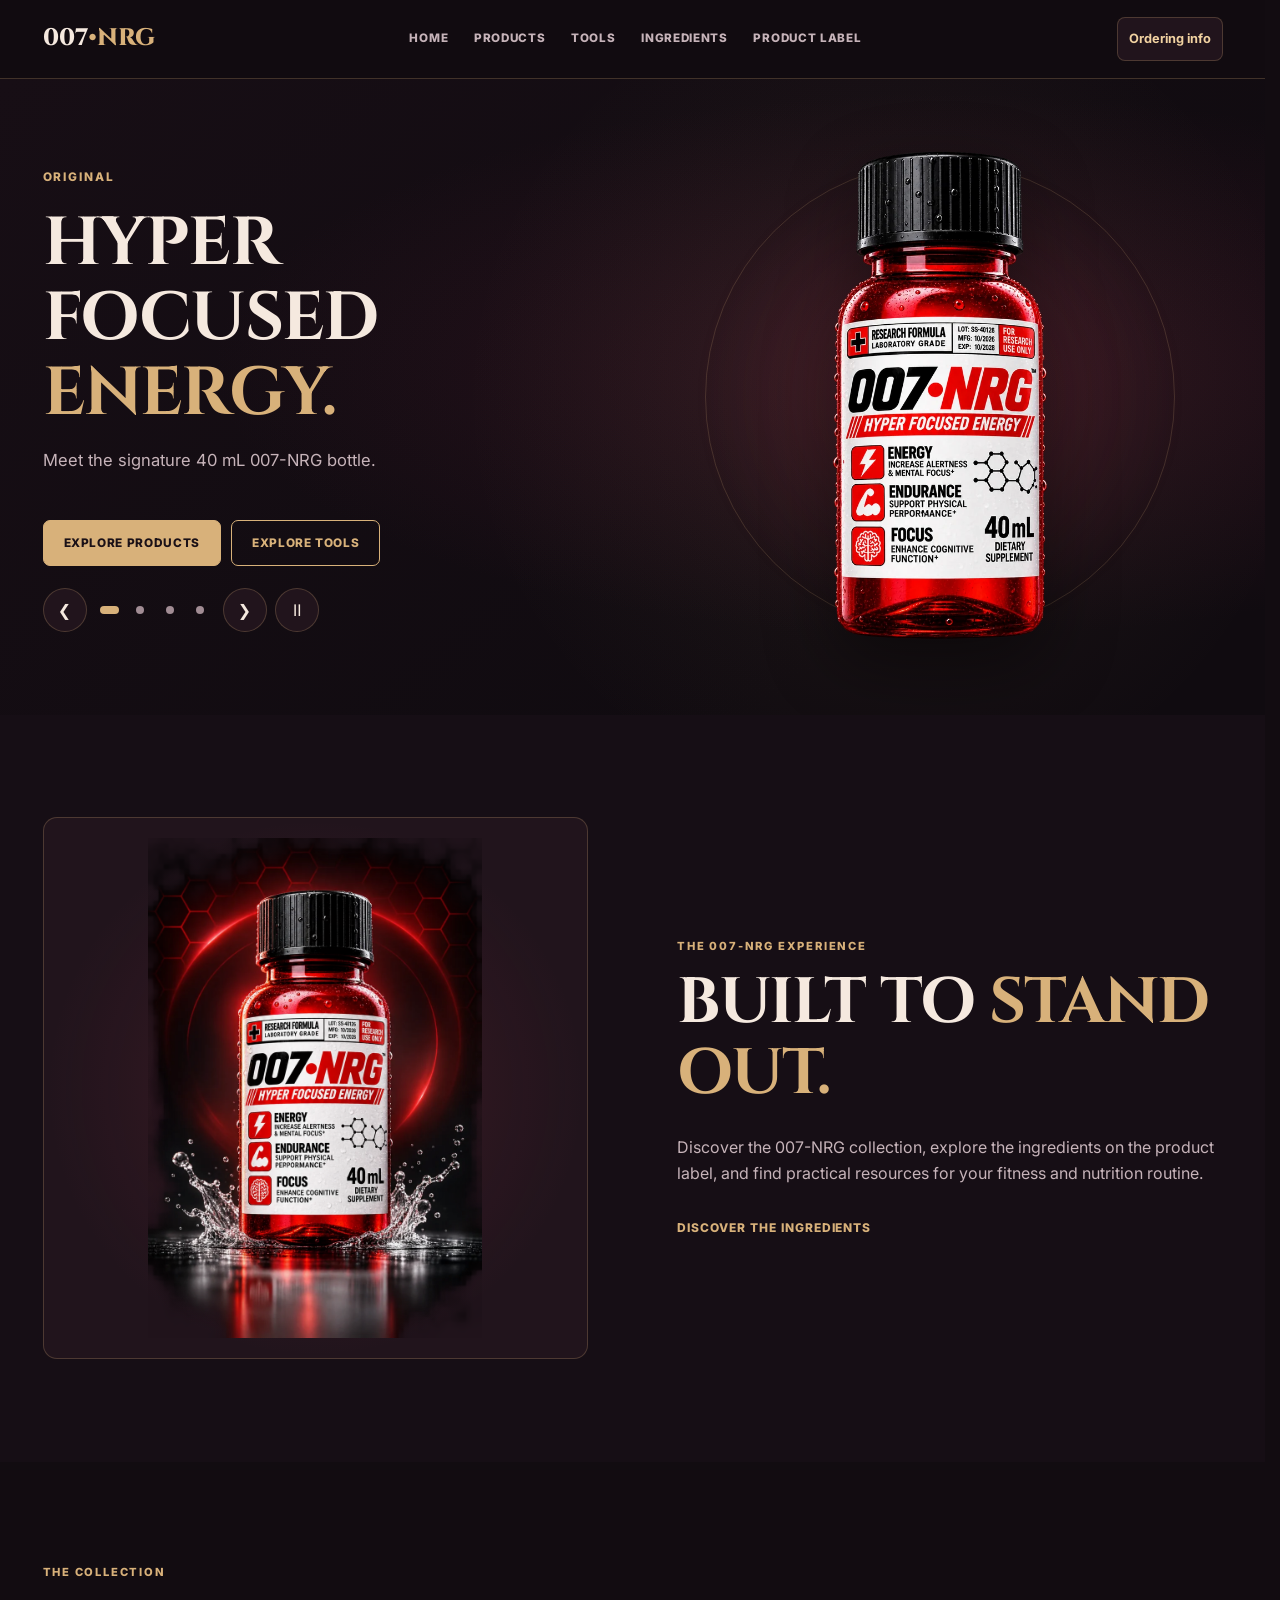
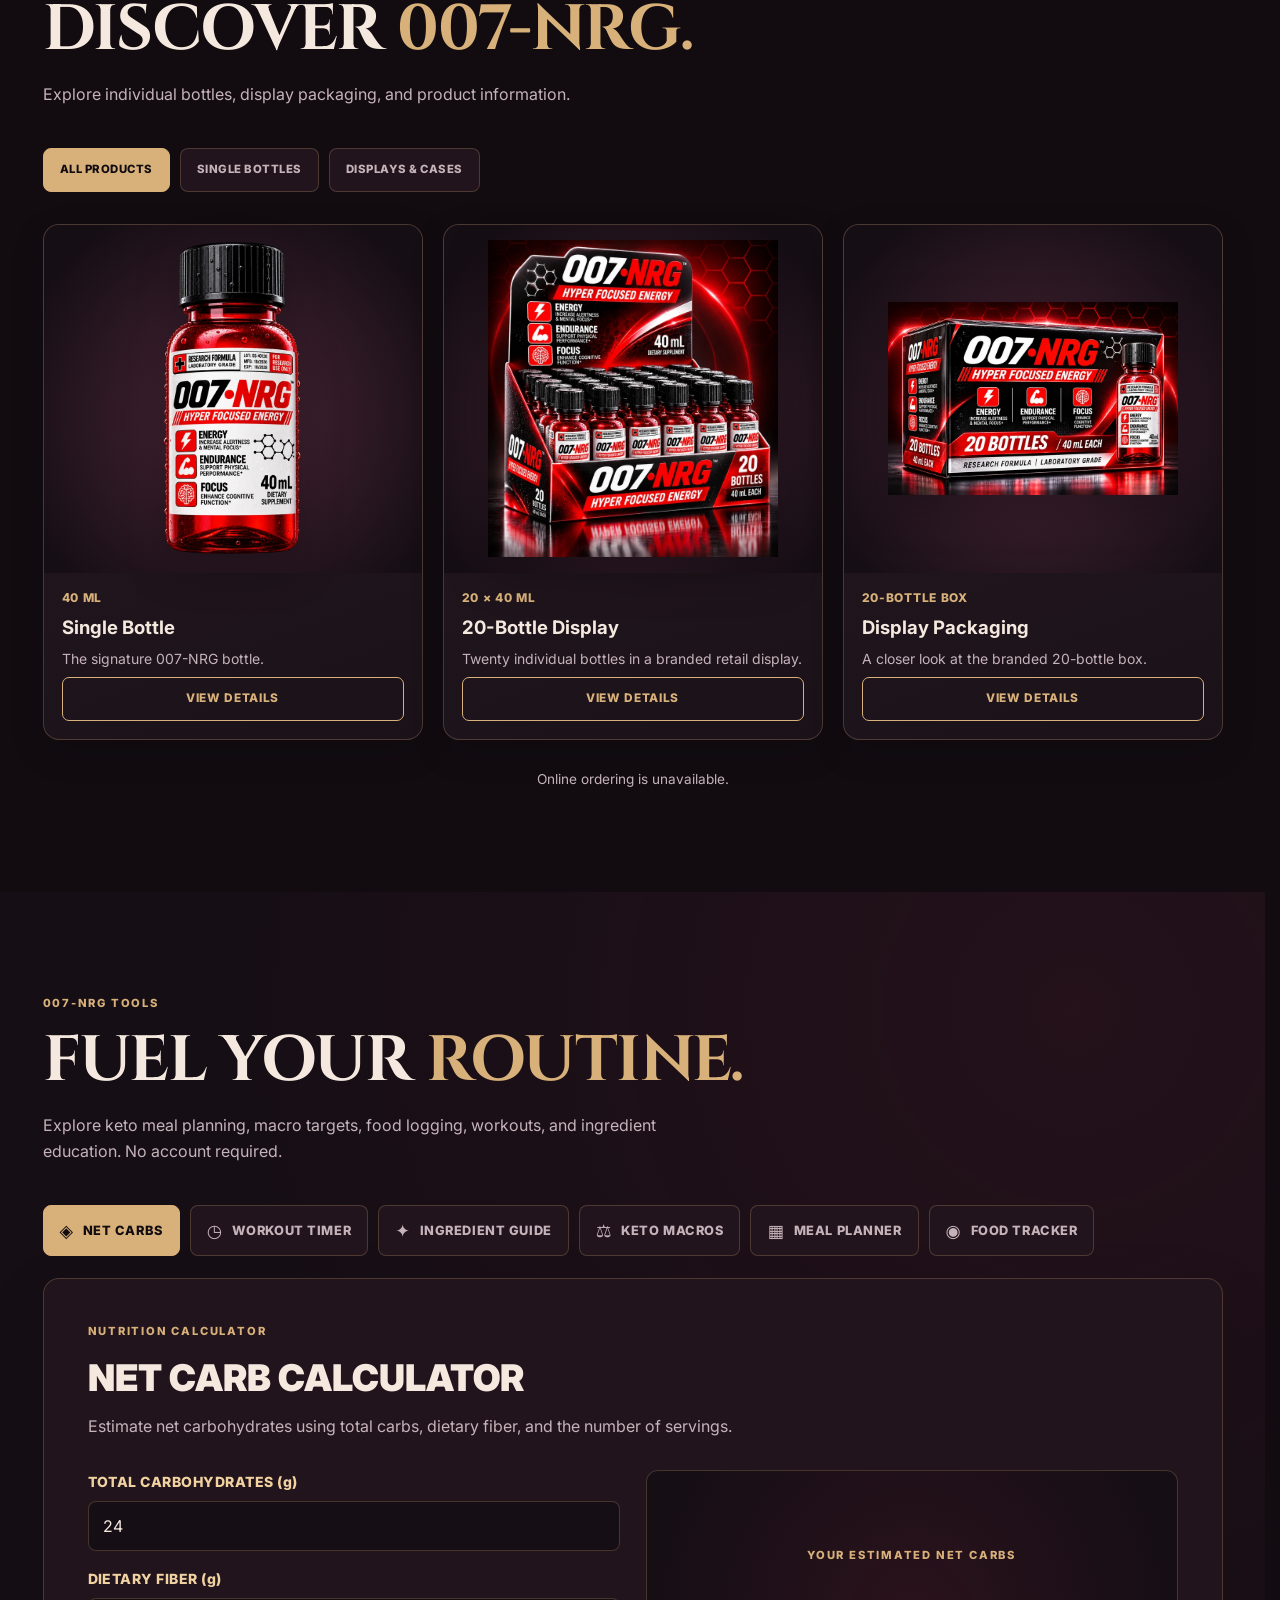
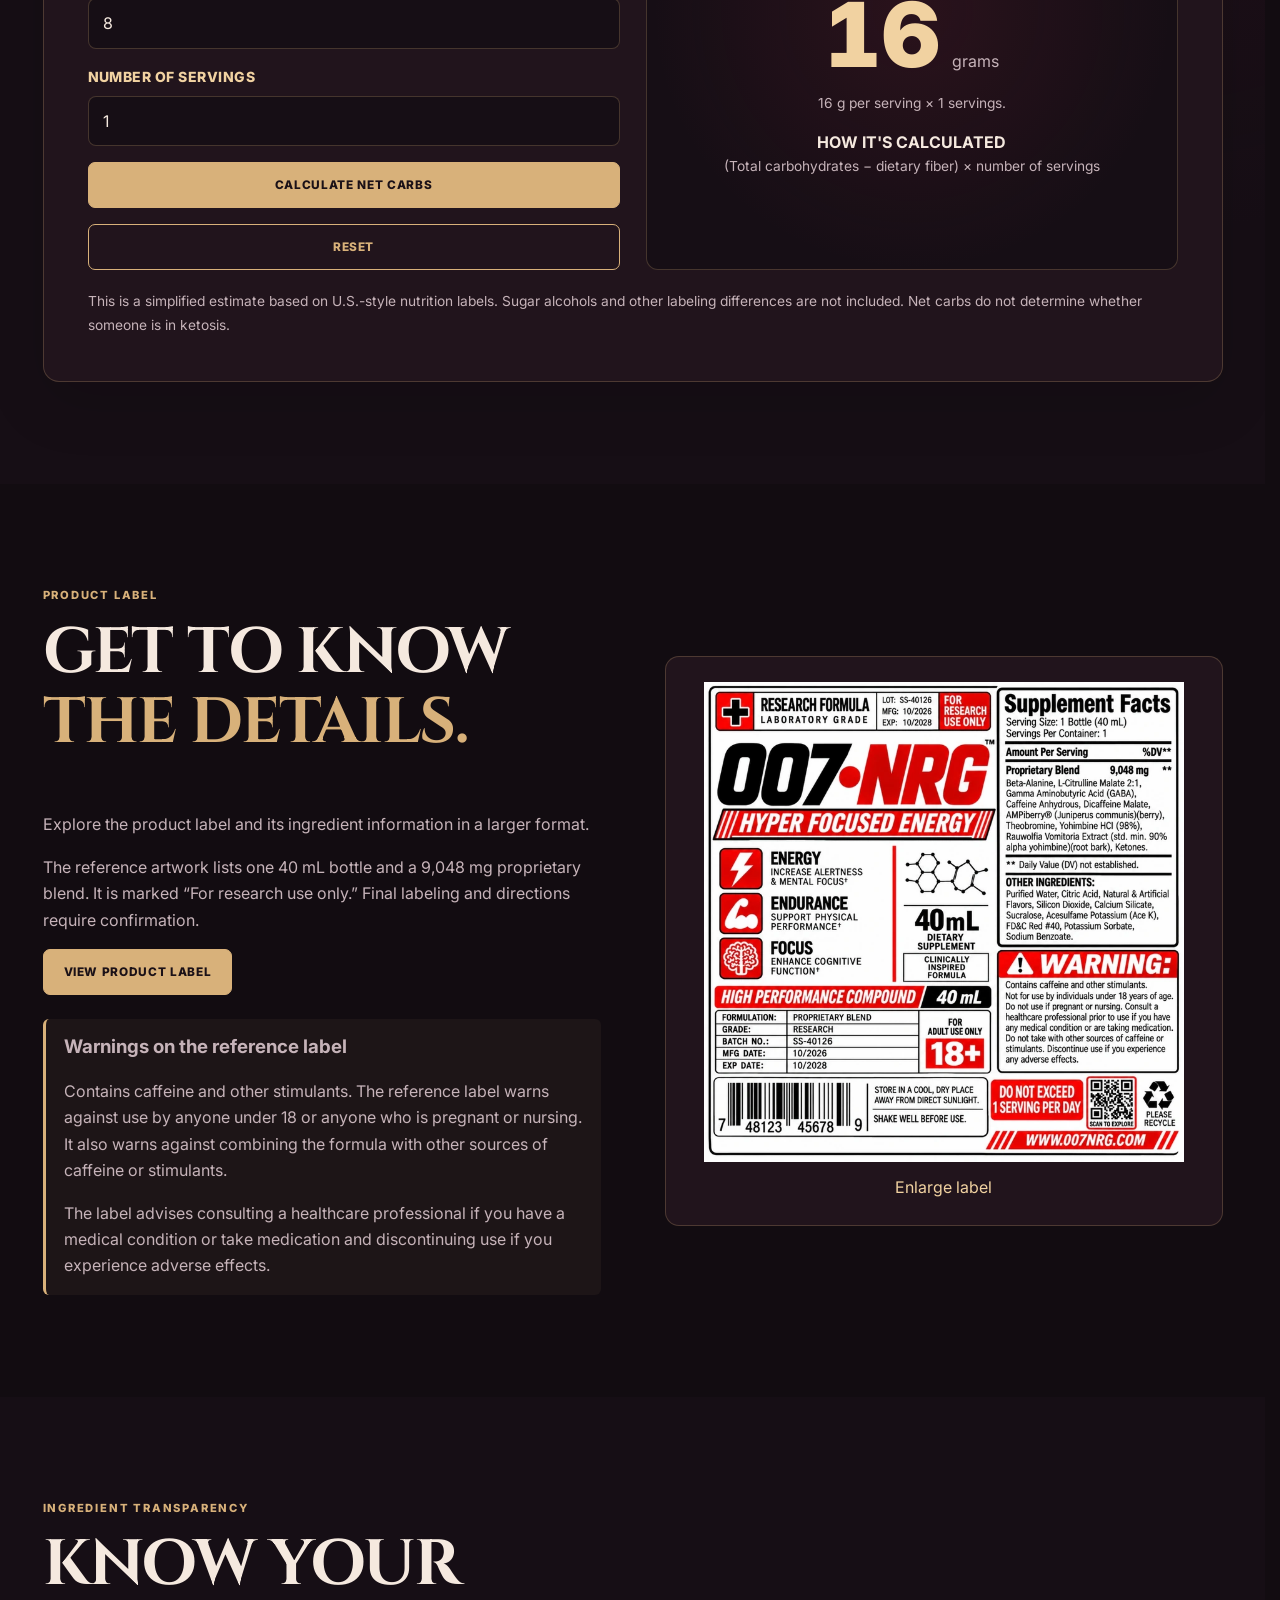
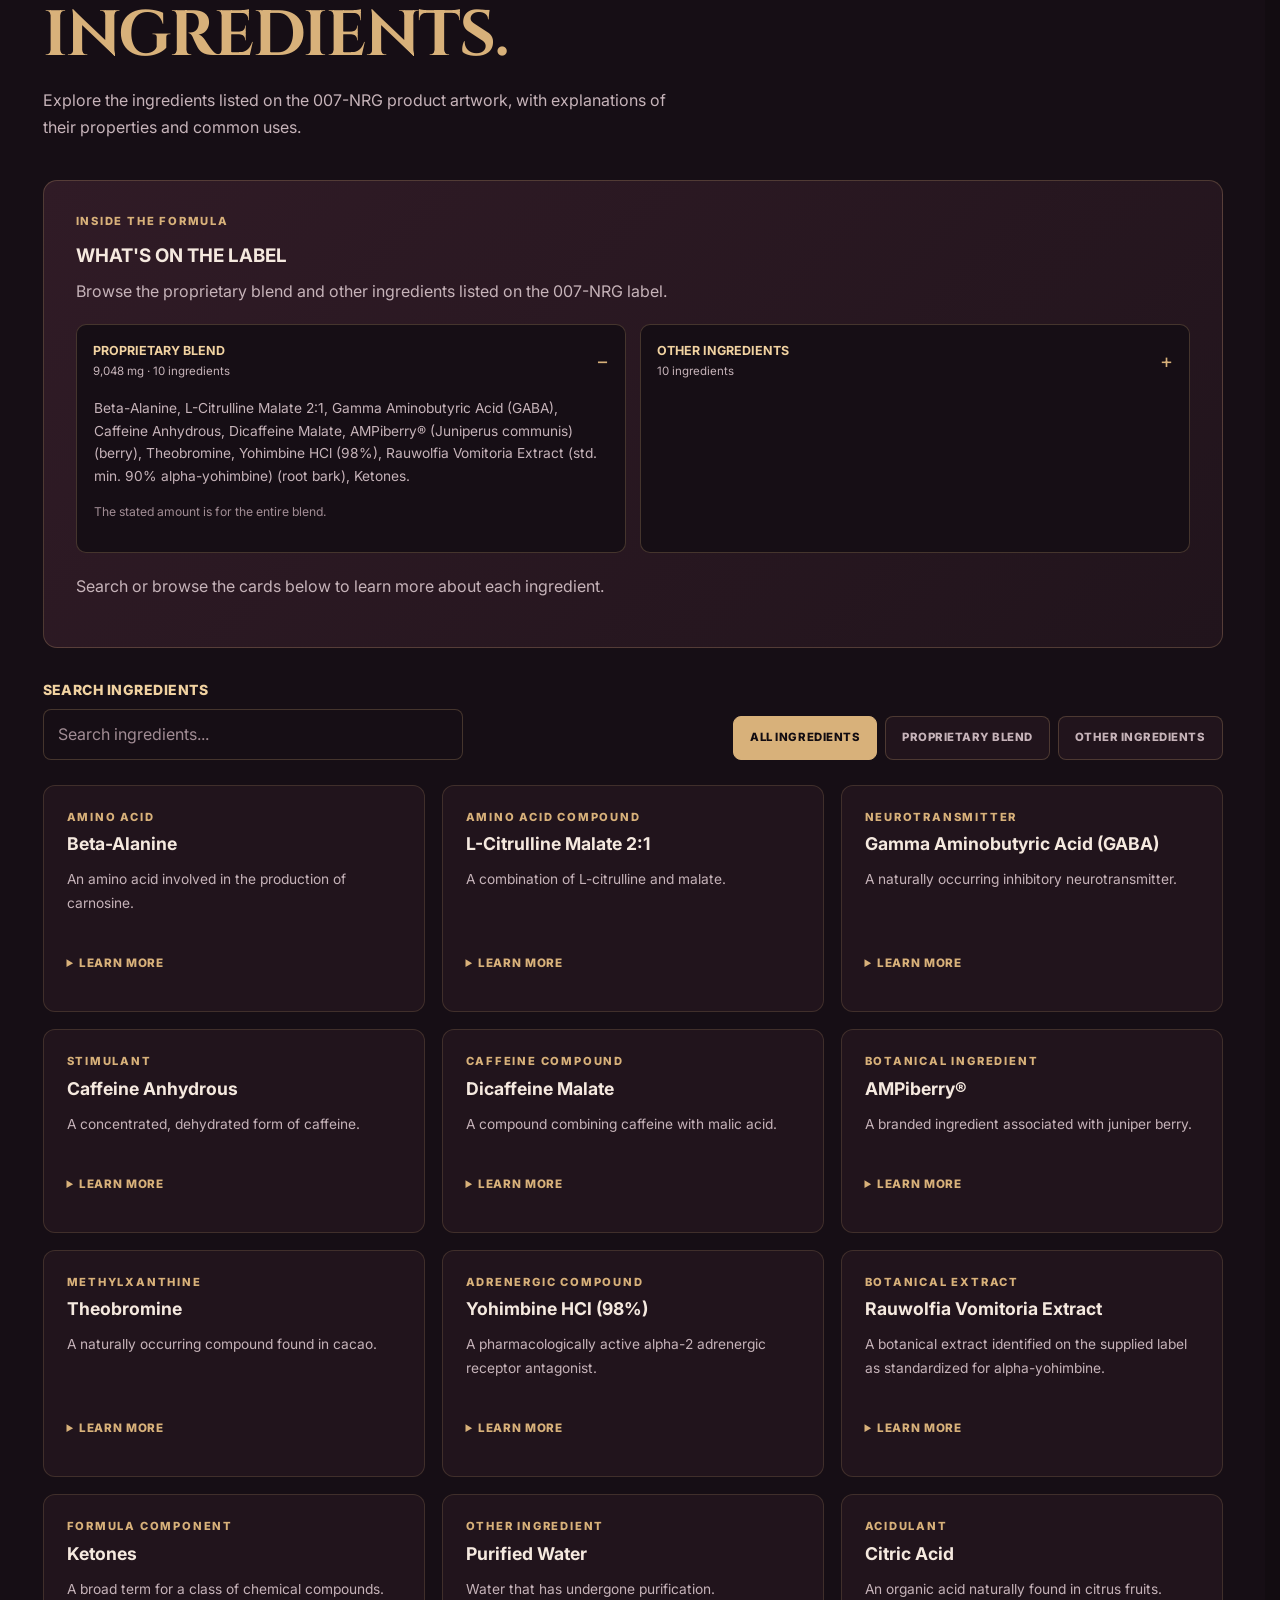
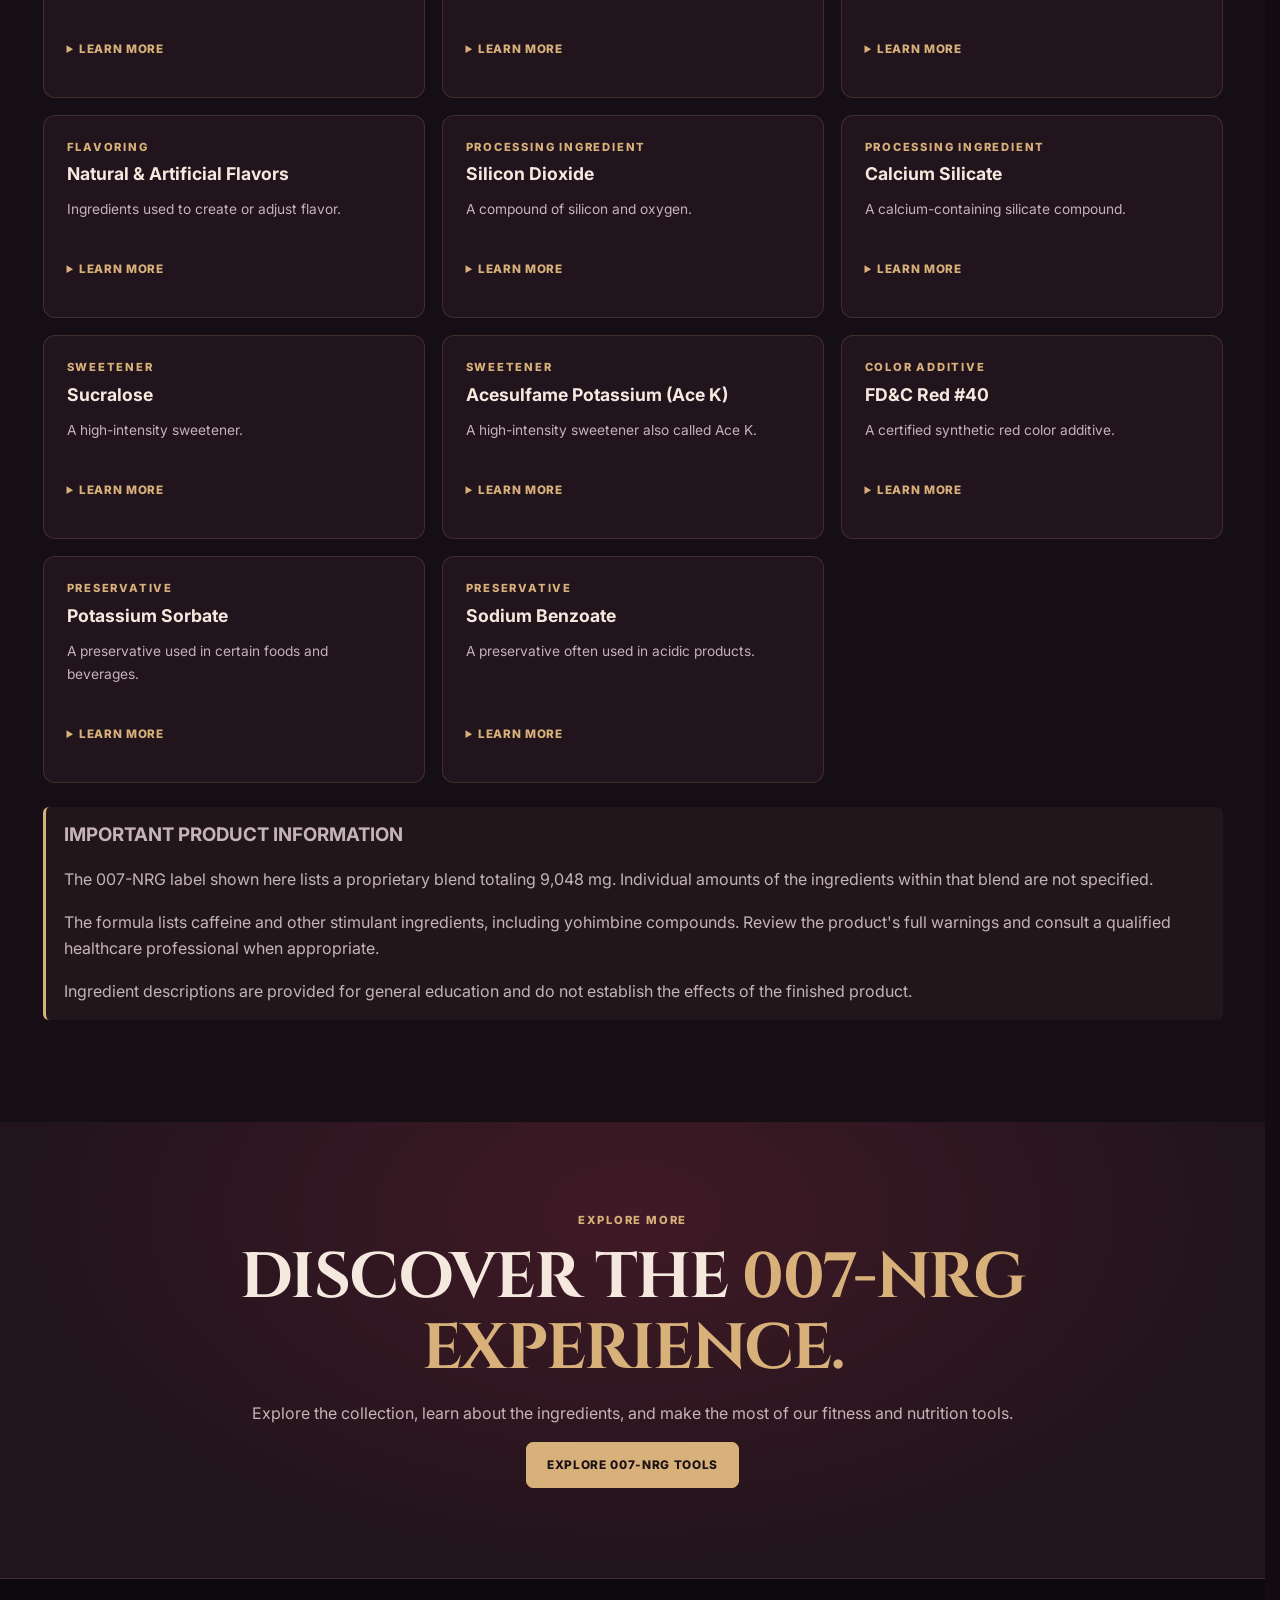
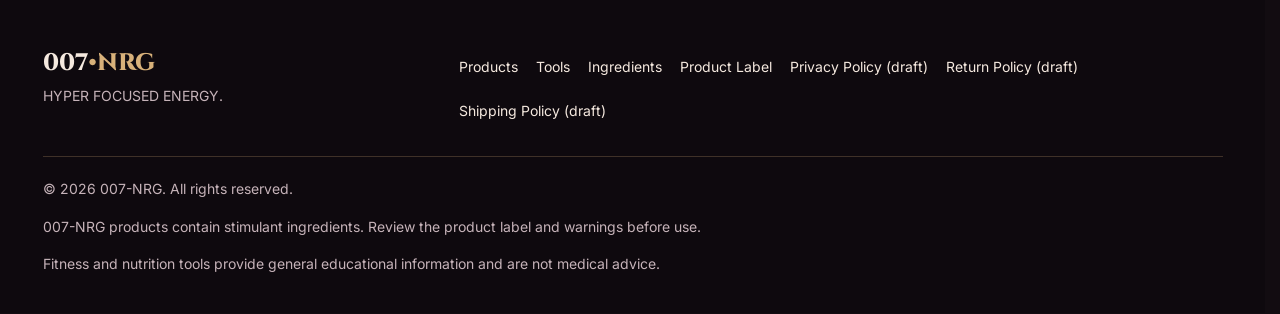
==== commit 0114fe22: "Audit 007-NRG site and improve mobile tools" ====
--- a/index.html
+++ b/index.html
@@ -25,19 +25,19 @@
 
   <meta name="theme-color" content="#120c11">
   <meta name="color-scheme" content="dark">
+  <link rel="canonical" href="https://geoffstengel.github.io/boc_TJ/">
   <!-- === PRIMARY SEO END === -->
 
 
   <!-- === FAVICON START === -->
-  <link
-    rel="icon"
-    href="data:image/svg+xml,%3Csvg xmlns='http://www.w3.org/2000/svg' viewBox='0 0 64 64'%3E%3Crect width='64' height='64' rx='12' fill='%23e30613'/%3E%3Ctext x='32' y='41' text-anchor='middle' font-size='24' font-family='Arial' font-weight='900' fill='white'%3E007%3C/text%3E%3C/svg%3E"
-  >
+  <link rel="icon" type="image/png" sizes="32x32" href="images/007-nrg-browser-icon.png">
+  <link rel="apple-touch-icon" sizes="180x180" href="images/007-nrg-touch-icon.png">
   <!-- === FAVICON END === -->
 
 
   <!-- === OPEN GRAPH / SOCIAL SHARING START === -->
   <meta property="og:type" content="website">
+  <meta property="og:url" content="https://geoffstengel.github.io/boc_TJ/">
 
   <meta
     property="og:title"
@@ -51,8 +51,10 @@
 
   <meta
     property="og:image"
-    content="images/007-NRG-single_bottle_back_splash.png"
+    content="https://geoffstengel.github.io/boc_TJ/images/007-NRG-Single-Bottle-Back-Splash.png"
   >
+  <meta property="og:image:width" content="1024">
+  <meta property="og:image:height" content="1536">
 
   <meta
     property="og:image:alt"
@@ -78,7 +80,7 @@
 
   <meta
     name="twitter:image"
-    content="images/007-NRG-single_bottle_back_splash.png"
+    content="https://geoffstengel.github.io/boc_TJ/images/007-NRG-Single-Bottle-Back-Splash.png"
   >
   <!-- === TWITTER / X SHARING END === -->
 
@@ -89,6 +91,7 @@
     "@context": "https://schema.org",
     "@type": "WebSite",
     "name": "007-NRG",
+    "url": "https://geoffstengel.github.io/boc_TJ/",
     "description": "007-NRG product information, ingredient education, and fitness and nutrition tools.",
     "inLanguage": "en-US"
   }
@@ -106,7 +109,7 @@
   >
 
   <link
-    href="https://fonts.googleapis.com/css2?family=Cinzel:wght@400;500;600;700;800;900&family=Inter:wght@400;500;600;700;800;900&display=swap"
+    href="https://fonts.googleapis.com/css2?family=Cinzel:wght@400..900&family=Inter:wght@400..900&display=swap"
     rel="stylesheet"
   >
   <!-- === PERFORMANCE & FONTS END === -->
@@ -128,6 +131,7 @@
 
 
 <body>
+  <a class="skip-link" href="#mainContent">Skip to content</a>
 
   <!-- ======================================================
        HEADER START
@@ -145,7 +149,7 @@
         <a href="#tools">Tools</a>
         <a href="#ingredients">Ingredients</a>
         <a href="#label">Product Label</a>
-        <a href="#reviews">Reviews</a>
+        <a href="#reviews" hidden>Reviews</a>
       </div>
 
       <div class="header-actions">
@@ -153,10 +157,9 @@
           class="cart-trigger"
           id="cartTrigger"
           type="button"
-          aria-label="Open shopping bag"
+          aria-haspopup="dialog"
         >
-          <span aria-hidden="true">◈</span>
-          <span id="cartCount">0</span>
+          Ordering info
         </button>
 
         <button
@@ -176,7 +179,7 @@
   <!-- === HEADER END === -->
 
 
-  <main>
+  <main id="mainContent" tabindex="-1">
 
     <!-- ====================================================
          HERO SECTION START
@@ -191,7 +194,7 @@
         <div class="hero-content">
 
           <span class="hero-edition" id="heroEdition">
-            01 / ORIGINAL
+            Original
           </span>
 
           <h1 id="heroTitle">
@@ -199,8 +202,7 @@
           </h1>
 
           <p class="hero-description" id="heroDescription">
-            Meet the signature 007-NRG bottle.
-            Bold design, unmistakable identity.
+            Meet the signature 40 mL 007-NRG bottle.
           </p>
 
           <div class="hero-actions">
@@ -213,7 +215,7 @@
             </a>
           </div>
 
-          <div class="hero-controls" aria-label="Product slideshow controls">
+          <div class="hero-controls" role="group" aria-label="Product slideshow">
 
             <button
               class="slide-arrow"
@@ -227,6 +229,7 @@
             <div
               class="slide-indicators"
               id="slideIndicators"
+              role="group"
               aria-label="Choose product image"
             ></div>
 
@@ -239,6 +242,16 @@
               &#10095;
             </button>
 
+            <button
+              class="slide-arrow"
+              id="toggleHeroRotation"
+              type="button"
+              aria-label="Pause slideshow"
+              hidden
+            >
+              <span aria-hidden="true">Ⅱ</span>
+            </button>
+
           </div>
         </div>
 
@@ -255,30 +268,18 @@
           >
             <img
               id="heroProductImage"
-              src="images/007-NRG-single-bottle-600x900.png"
-              alt="007-NRG single bottle"
+              src="images/007-nrg-original.webp"
+              alt="Original 007-NRG single bottle"
               width="600"
               height="900"
               fetchpriority="high"
             >
           </a>
 
-          <span class="hero-image-caption">
-            THE 007-NRG COLLECTION
-          </span>
-
         </div>
       </div>
 
-      <div class="hero-bottom">
-        <div class="container hero-bottom-content">
-          <span>007-NRG</span>
-          <span class="separator">✦</span>
-          <span>PRODUCT INFORMATION</span>
-          <span class="separator">✦</span>
-          <span>FITNESS & NUTRITION TOOLS</span>
-        </div>
-      </div>
+      <p class="sr-only" id="heroStatus" role="status"></p>
 
     </section>
     <!-- === HERO SECTION END === -->
@@ -294,8 +295,10 @@
 
         <div class="intro-feature-image reveal">
           <img
-            src="images/007-NRG-Single-Bottle-Back-Splash.png"
+            src="images/007-nrg-splash-artwork.webp"
             alt="007-NRG bottle with splash artwork"
+            width="800"
+            height="1200"
             loading="lazy"
           >
         </div>
@@ -315,14 +318,8 @@
             nutrition routine.
           </p>
 
-          <p>
-            From product information to interactive tools,
-            everything is designed to make exploration
-            simple and useful.
-          </p>
-
           <a class="text-link" href="#ingredients">
-            DISCOVER THE INGREDIENTS →
+            DISCOVER THE INGREDIENTS
           </a>
 
         </div>
@@ -340,7 +337,7 @@
       <div class="container">
 
         <div class="section-heading reveal">
-          <span class="eyebrow">01 / THE COLLECTION</span>
+          <span class="eyebrow">THE COLLECTION</span>
 
           <h2>
             DISCOVER <span class="gold">007-NRG.</span>
@@ -386,8 +383,7 @@
         <div class="product-grid" id="productGrid"></div>
 
         <p class="shop-notice">
-          Online ordering is not available at this time.
-          Explore the collection for product details.
+          Online ordering is unavailable.
         </p>
 
       </div>
@@ -404,7 +400,7 @@
 
         <div class="section-heading reveal">
 
-          <span class="eyebrow">02 / 007-NRG TOOLS</span>
+          <span class="eyebrow">007-NRG TOOLS</span>
 
           <h2>
             FUEL YOUR <span class="gold">ROUTINE.</span>
@@ -753,7 +749,7 @@
                 aria-label="Workout timer"
               >
 
-                <span class="eyebrow" id="timerPhase">
+                <span class="eyebrow" id="timerPhase" role="status">
                   READY
                 </span>
 
@@ -766,7 +762,7 @@
                   00:30
                 </strong>
 
-                <p id="timerRound">
+                <p class="timer-round" id="timerRound">
                   ROUND 1 OF 8
                 </p>
 
@@ -1077,7 +1073,7 @@
 
                 <div class="form-field">
                   <label for="mealPlannerServings">
-                    PEOPLE / SERVINGS
+                    SERVINGS PER MEAL
                   </label>
 
                   <input
@@ -1177,7 +1173,6 @@
             <div
               class="meal-planner-results"
               id="mealPlannerResults"
-              aria-live="polite"
             >
 
               <div class="meal-planner-results-header">
@@ -1186,14 +1181,12 @@
                   <span class="eyebrow">YOUR WEEKLY MENU</span>
 
                   <h4>
-                    YOUR PERSONALIZED MEAL PLAN
+                    YOUR 7-DAY MEAL PLAN
                   </h4>
                 </div>
 
                 <div class="meal-planner-summary">
-                  <span id="mealPlannerSummary">
-                    Generate a plan to get started.
-                  </span>
+                  <span id="mealPlannerSummary" role="status"></span>
                 </div>
 
               </div>
@@ -1203,7 +1196,7 @@
                 id="mealPlannerDays"
               >
                 <p class="tool-empty-state">
-                  Your seven-day meal plan will appear here.
+                  Choose your settings and generate a seven-day plan.
                 </p>
               </div>
 
@@ -1269,7 +1262,9 @@
               Meal plans and nutrition estimates are
               educational planning aids. Actual values
               depend on ingredients, brands, portions,
-              and preparation. Check allergens and
+              and preparation. Totals are per person.
+              Meals may repeat, and some days may exceed
+              your net-carb target. Check allergens and
               nutrition labels before preparing meals.
               The planner does not guarantee ketosis.
             </p>
@@ -1298,9 +1293,8 @@
               </h3>
 
               <p>
-                Log foods, track daily macros, and monitor
-                your net-carb goal. Your entries stay in
-                this browser using local storage.
+                Log foods and track your daily calories,
+                protein, fat, and net carbs.
               </p>
 
             </div>
@@ -1329,8 +1323,9 @@
                   type="number"
                   min="0"
                   max="150"
-                  step="1"
+                  step="0.1"
                   value="25"
+                  required
                 >
               </div>
 
@@ -1464,7 +1459,6 @@
                       min="0"
                       max="10000"
                       step="0.1"
-                      placeholder="0"
                       required
                     >
                   </div>
@@ -1480,7 +1474,6 @@
                       min="0"
                       max="1000"
                       step="0.1"
-                      placeholder="0"
                       required
                     >
                   </div>
@@ -1512,7 +1505,6 @@
                       min="0"
                       max="1000"
                       step="0.1"
-                      placeholder="0"
                       required
                     >
                   </div>
@@ -1528,7 +1520,6 @@
                       min="0"
                       max="1000"
                       step="0.1"
-                      placeholder="0"
                       required
                     >
                   </div>
@@ -1591,15 +1582,14 @@
               <h4>YOUR DATA STAYS IN YOUR BROWSER</h4>
 
               <p>
-                Food entries are saved locally on this
-                device and browser. No account or online
-                database is required.
+                Your food log is saved in this browser.
+                You can use the tracker without an account.
               </p>
 
               <p>
-                Clearing browser storage, using private
-                browsing, or changing devices may remove
-                your saved entries.
+                Clearing site data removes your saved entries.
+                Your log stays on this device, and private
+                browsing may discard it when you close the window.
               </p>
 
             </div>
@@ -1635,7 +1625,7 @@
               </span>
 
               <h3 id="ingredientGuideHeading">
-                INGREDIENT EXPLORER 2.0
+                INGREDIENT EXPLORER
               </h3>
 
               <p>
@@ -1731,17 +1721,8 @@
 
 
             <!-- === INGREDIENT EDUCATION CARDS START === -->
-            <div
-              class="ingredient-tool-grid"
-              id="ingredientToolGrid"
-              aria-live="polite"
-            >
-
-              <p class="tool-empty-state">
-                Ingredient education cards will appear here.
-              </p>
-
-            </div>
+            <div class="ingredient-tool-grid" id="ingredientToolGrid"></div>
+            <p class="sr-only" id="ingredientToolStatus" role="status"></p>
             <!-- === INGREDIENT EDUCATION CARDS END === -->
 
 
@@ -1754,7 +1735,7 @@
                   SIDE-BY-SIDE COMPARISON
                 </span>
 
-                <h4>
+                <h4 id="ingredientComparisonHeading" tabindex="-1">
                   COMPARE TWO INGREDIENTS
                 </h4>
 
@@ -1820,7 +1801,7 @@
             <!-- === INGREDIENT QUICK COMPARISONS START === -->
             <div class="ingredient-quick-comparisons">
 
-              <h4>POPULAR COMPARISONS</h4>
+              <h4>SUGGESTED COMPARISONS</h4>
 
               <div class="timer-presets">
 
@@ -1862,8 +1843,7 @@
               <h4>UNDERSTANDING THE 007-NRG FORMULA</h4>
 
               <p>
-                The supplied 007-NRG product artwork
-                lists a proprietary blend totaling
+                The 007-NRG label shown here lists a proprietary blend totaling
                 9,048 mg. It does not disclose the
                 individual quantities of ingredients
                 within that blend.
@@ -1880,7 +1860,7 @@
                 class="text-link"
                 href="#ingredients"
               >
-                VIEW THE COMPLETE INGREDIENT LIST →
+                VIEW THE COMPLETE INGREDIENT LIST
               </a>
 
             </div>
@@ -1906,7 +1886,7 @@
 
         <div class="reveal">
 
-          <span class="eyebrow">03 / PRODUCT LABEL</span>
+          <span class="eyebrow">PRODUCT LABEL</span>
 
           <h2>
             GET TO KNOW <span class="gold">THE DETAILS.</span>
@@ -1918,19 +1898,35 @@
           </p>
 
           <p>
-            The supplied product artwork identifies a
-            40 mL serving and a proprietary blend.
-            Refer to the product packaging for the
-            complete ingredient declaration and warnings.
+            The reference artwork lists one 40 mL bottle
+            and a 9,048 mg proprietary blend. It is marked
+            “For research use only.” Final labeling and
+            directions require confirmation.
           </p>
 
           <button
             class="button button-primary"
             id="openLabelButton"
             type="button"
+            aria-haspopup="dialog"
           >
             VIEW PRODUCT LABEL
           </button>
+
+          <div class="information-panel">
+            <h3>Warnings on the reference label</h3>
+            <p>
+              Contains caffeine and other stimulants. The reference label
+              warns against use by anyone under 18 or anyone who is pregnant
+              or nursing. It also warns against combining the formula with
+              other sources of caffeine or stimulants.
+            </p>
+            <p>
+              The label advises consulting a healthcare professional if
+              you have a medical condition or take medication and
+              discontinuing use if you experience adverse effects.
+            </p>
+          </div>
 
         </div>
 
@@ -1938,16 +1934,19 @@
           class="label-preview reveal"
           id="labelPreview"
           type="button"
+          aria-haspopup="dialog"
           aria-label="Enlarge product label"
         >
 
           <img
-            src="images/007-NRG-Label-no-bkgd-1536x1024.png"
+            src="images/007-nrg-label-preview.webp"
             alt="007-NRG product label artwork"
+            width="768"
+            height="768"
             loading="lazy"
           >
 
-          <span>CLICK TO ENLARGE</span>
+          <span>Enlarge label</span>
 
         </button>
 
@@ -1966,7 +1965,7 @@
 
         <div class="section-heading reveal">
 
-          <span class="eyebrow">04 / INGREDIENT TRANSPARENCY</span>
+          <span class="eyebrow">INGREDIENT TRANSPARENCY</span>
 
           <h2>
             KNOW YOUR <span class="gold">INGREDIENTS.</span>
@@ -1992,7 +1991,7 @@
           <h3>IMPORTANT PRODUCT INFORMATION</h3>
 
           <p>
-            The original supplied artwork lists a
+            The 007-NRG label shown here lists a
             proprietary blend totaling 9,048 mg.
             Individual amounts of the ingredients
             within that blend are not specified.
@@ -2022,69 +2021,21 @@
     <!-- ====================================================
          REVIEWS START
          ==================================================== -->
-    <section class="section reviews-section" id="reviews">
+    <section class="section reviews-section" id="reviews" hidden>
 
       <div class="container">
 
         <div class="section-heading reveal">
 
-          <span class="eyebrow">05 / COMMUNITY</span>
-
           <h2>
-            YOUR VOICE <span class="gold">MATTERS.</span>
+            CUSTOMER <span class="gold">REVIEWS</span>
           </h2>
 
-          <p>
-            Learn more about the business and share
-            your experience through its official
-            review channels.
-          </p>
-
         </div>
 
-        <!-- === GOOGLE REVIEWS PLACEHOLDER START === -->
-
         <div class="google-reviews-panel">
-
-          <div class="google-reviews-heading">
-
-            <span class="google-review-icon" aria-hidden="true">
-              G
-            </span>
-
-            <div>
-              <h3>GOOGLE REVIEWS</h3>
-
-              <p>
-                Visit the official business profile
-                to read customer feedback.
-              </p>
-            </div>
-
-          </div>
-
-          <p>
-            The official Google Business Profile link
-            will appear here once it is provided.
-          </p>
-
-          <p class="review-source-note">
-            Reviews and ratings will be sourced from
-            Google, rather than stored separately
-            in individual visitors' browsers.
-          </p>
-
-          <!--
-            Google Reviews integration:
-            Waiting for the client's official
-            Google Business Profile URL.
-
-            Do not invent ratings or reviews.
-          -->
-
+          <h3>007-NRG on Google</h3>
         </div>
-
-        <!-- === GOOGLE REVIEWS PLACEHOLDER END === -->
 
       </div>
     </section>
@@ -2144,18 +2095,18 @@
         <a href="#tools">Tools</a>
         <a href="#ingredients">Ingredients</a>
         <a href="#label">Product Label</a>
-        <a href="#reviews">Reviews</a>
+        <a href="#reviews" hidden>Reviews</a>
 
         <a href="privacy_policy.html">
-          Privacy Policy
+          Privacy Policy (draft)
         </a>
 
         <a href="return_policy.html">
-          Return Policy
+          Return Policy (draft)
         </a>
 
         <a href="shipping_policy.html">
-          Shipping Policy
+          Shipping Policy (draft)
         </a>
 
       </div>
@@ -2172,7 +2123,6 @@
       <p>
         007-NRG products contain stimulant ingredients.
         Review the product label and warnings before use.
-        Online checkout is currently unavailable.
       </p>
 
       <p>
@@ -2191,7 +2141,7 @@
        ====================================================== -->
 
   <div
-    class="drawer-overlay"
+    class="cart-overlay"
     id="cartOverlay"
     hidden
   ></div>
@@ -2201,48 +2151,31 @@
     id="cartDrawer"
     role="dialog"
     aria-modal="true"
-    aria-label="Shopping bag"
+    aria-labelledby="cartTitle"
     hidden
   >
 
     <div class="cart-header">
 
-      <div>
-        <span class="eyebrow">YOUR SELECTION</span>
-        <h2>SHOPPING BAG</h2>
-      </div>
+      <h2 id="cartTitle">Online ordering</h2>
 
       <button
         class="icon-button"
         id="closeCart"
         type="button"
-        aria-label="Close shopping bag"
+        aria-label="Close ordering information"
       >
         ✕
       </button>
 
     </div>
 
-    <div class="cart-items" id="cartItems"></div>
+    <div class="cart-message">
+      <p>Online ordering is unavailable.</p>
+      <p>Browse the collection for packaging and ingredient details.</p>
+    </div>
 
     <div class="cart-footer">
-
-      <div class="cart-subtotal">
-        <span>Subtotal</span>
-        <strong id="cartSubtotal">—</strong>
-      </div>
-
-      <p>
-        Online ordering is coming soon.
-      </p>
-
-      <button
-        class="button button-primary"
-        type="button"
-        disabled
-      >
-        CHECKOUT UNAVAILABLE
-      </button>
 
       <button
         class="button button-secondary"
@@ -2281,48 +2214,26 @@
         ✕
       </button>
 
-      <div class="product-modal-art">
-
-        <img
-          id="productModalImage"
-          src="images/007-NRG-single-bottle-600x900.png"
-          alt=""
-        >
-
-      </div>
-
-      <div class="product-modal-details">
-
-        <span class="eyebrow">THE 007-NRG COLLECTION</span>
-
-        <h2 id="productModalTitle"></h2>
-
-        <p id="productModalSize"></p>
-
-        <strong
-          class="product-modal-price"
-          id="productModalPrice"
-        ></strong>
-
-        <p>
-          Explore the product and its ingredients.
-        </p>
-
-        <button
-          class="button button-primary"
-          id="productModalAdd"
-          type="button"
-          disabled
-        >
-          ORDERING COMING SOON
-        </button>
-
-        <!--
-          The ingredient disclosure is inserted here
-          by initializeProductIngredientPopups()
-          in js/script.js.
-        -->
-
+      <div class="product-modal-layout">
+        <div class="product-modal-art">
+          <img
+            id="productModalImage"
+            src="images/007-nrg-original.webp"
+            width="600"
+            height="900"
+            alt=""
+          >
+        </div>
+
+        <div class="product-modal-details">
+          <span class="eyebrow">THE 007-NRG COLLECTION</span>
+          <h2 id="productModalTitle"></h2>
+          <p id="productModalSize"></p>
+          <p id="productModalDescription"></p>
+          <strong id="productModalPrice" hidden></strong>
+
+          <!-- JavaScript inserts the ingredient disclosure here. -->
+        </div>
       </div>
 
     </div>
@@ -2380,19 +2291,22 @@
 
     </div>
 
-    <div class="label-viewport" id="labelViewport">
+    <div class="label-viewport" id="labelViewport"
+      tabindex="0" role="region" aria-label="Scrollable product label">
 
       <img
         id="modalLabelImage"
-        src="images/007-NRG-Label-no-bkgd-1536x1024.png"
+        src="images/007-nrg-label-full.webp"
         alt="Enlarged 007-NRG product label artwork"
+        loading="lazy"
+        width="1170"
+        height="1170"
       >
 
     </div>
 
-    <p>
-      Refer to the product packaging for current
-      ingredient information and warnings.
+    <p class="label-modal-note">
+      Reference artwork. Use the zoom controls and scroll to read the label.
     </p>
 
   </div>
@@ -2405,10 +2319,14 @@
   <div
     class="toast"
     id="toast"
-    role="status"
-    aria-live="polite"
+    aria-hidden="true"
     hidden
   ></div>
+  <div
+    class="sr-only"
+    id="toastStatus"
+    role="status"
+  ></div>
   <!-- === TOAST NOTIFICATION END === -->
 
 </body>
--- a/css/style.css
+++ b/css/style.css
@@ -32,11 +32,14 @@
 
 /* === RESET AND GLOBAL START === */
 *,*::before,*::after { box-sizing:border-box; }
-html { scroll-behavior:smooth; scroll-padding-top:95px; }
+html {
+  scroll-behavior:smooth;
+  scroll-padding-top:calc(var(--header-height) + 12px);
+  scrollbar-gutter:stable;
+}
 body {
   margin:0;
   min-width:0;
-  overflow-x:clip;
   background:var(--background);
   color:var(--ivory);
   font:16px/1.65 var(--body-font);
@@ -60,6 +63,28 @@
   outline:2px solid var(--gold-light);
   outline-offset:3px;
 }
+.sr-only {
+  position:absolute;
+  width:1px;
+  height:1px;
+  padding:0;
+  overflow:hidden;
+  clip-path:inset(50%);
+  white-space:nowrap;
+}
+.skip-link {
+  position:fixed;
+  z-index:120;
+  top:10px;
+  left:10px;
+  padding:10px 16px;
+  transform:translateY(-150%);
+  border-radius:7px;
+  background:var(--gold-light);
+  color:var(--background);
+  font-weight:700;
+}
+.skip-link:focus { transform:none; }
 ::selection { background:var(--gold); color:var(--background); }
 .container {
   width:min(var(--container-width),calc(100% - 40px));
@@ -106,12 +131,11 @@
   background:var(--gold);
   color:var(--background);
 }
-.reveal {
-  opacity:0;
-  transform:translateY(20px);
-  transition:opacity .65s var(--ease-out),transform .65s var(--ease-out);
-}
-.reveal.visible { opacity:1; transform:none; }
+.reveal.visible { animation:reveal .5s var(--ease-out); }
+@keyframes reveal {
+  from { opacity:.75; transform:translateY(8px); }
+  to { opacity:1; transform:none; }
+}
 /* === RESET AND GLOBAL END === */
 
 /* === HEADER START === */
@@ -162,25 +186,19 @@
   align-items:center;
   justify-content:center;
   gap:7px;
-  min-width:42px;
-  min-height:42px;
+  min-width:44px;
+  min-height:44px;
   padding:8px;
   border:1px solid var(--border);
   border-radius:8px;
   background:var(--surface);
   color:var(--ivory);
 }
-.cart-trigger span:last-child {
-  display:grid;
-  place-items:center;
-  min-width:21px;
-  height:21px;
-  padding-inline:4px;
-  border-radius:50%;
-  background:var(--gold);
-  color:var(--background);
-  font-size:.65rem;
-  font-weight:900;
+.cart-trigger {
+  padding-inline:11px;
+  color:var(--gold-light);
+  font-size:.8rem;
+  font-weight:700;
 }
 .menu-toggle { display:none; font-size:1.3rem; }
 /* === HEADER END === */
@@ -214,8 +232,8 @@
   grid-template-columns:repeat(2,minmax(0,1fr));
   align-items:center;
   gap:clamp(20px,4vw,65px);
-  min-height:660px;
-  padding-block:65px;
+  min-height:620px;
+  padding-block:48px;
 }
 .hero-content { position:relative; z-index:2; }
 .hero-edition {
@@ -225,47 +243,60 @@
   font-size:.74rem;
   font-weight:800;
   letter-spacing:.16em;
+  text-transform:uppercase;
 }
 .hero h1 {
   max-width:670px;
-  margin-bottom:25px;
+  min-height:2.2em;
+  margin-bottom:16px;
   font-size:clamp(2.5rem,5.3vw,5.3rem);
+  text-wrap:balance;
 }
 .hero-description {
   max-width:510px;
-  min-height:76px;
+  min-height:3.3em;
+  margin-bottom:0;
   color:var(--muted);
   font-size:1.04rem;
 }
-.hero-actions { display:flex; flex-wrap:wrap; gap:12px; margin-top:28px; }
+.hero-actions { display:flex; flex-wrap:wrap; gap:10px; margin-top:18px; }
 .hero-controls {
   display:flex;
   align-items:center;
-  gap:16px;
-  margin-top:40px;
+  gap:8px;
+  margin-top:22px;
 }
 .slide-arrow {
   display:grid;
   place-items:center;
-  width:40px;
-  height:40px;
+  width:44px;
+  height:44px;
   border:1px solid var(--border);
   border-radius:50%;
   background:var(--surface);
   color:var(--ivory);
 }
 .slide-arrow:hover { border-color:var(--gold); }
-.slide-indicators { display:flex; align-items:center; gap:9px; }
+.slide-indicators { display:flex; align-items:center; }
 .slide-indicators button {
-  width:9px;
-  height:9px;
+  display:grid;
+  place-items:center;
+  width:30px;
+  height:44px;
   padding:0;
   border:0;
+  border-radius:6px;
+  background:transparent;
+}
+.slide-indicators button::before {
+  content:"";
+  width:8px;
+  height:8px;
   border-radius:50%;
-  background:rgba(216,177,122,.35);
-}
-.slide-indicators button.active {
-  width:27px;
+  background:var(--muted-dark);
+}
+.slide-indicators button.active::before {
+  width:19px;
   border-radius:12px;
   background:var(--gold);
 }
@@ -292,14 +323,15 @@
 .hero-product-link {
   position:relative;
   z-index:1;
-  display:grid;
-  place-items:center;
+  display:flex;
+  align-items:center;
+  justify-content:center;
   width:100%;
   height:510px;
   min-width:0;
 }
 .hero-product-link img {
-  width:auto;
+  width:100%;
   max-width:min(100%,390px);
   height:100%;
   max-height:500px;
@@ -309,31 +341,6 @@
 }
 .hero-product-link:hover img { transform:scale(1.035); }
 .hero-product-link img.changing { opacity:0; }
-.hero-image-caption {
-  position:absolute;
-  right:0;
-  bottom:10px;
-  color:var(--muted-dark);
-  font-size:.63rem;
-  letter-spacing:.15em;
-}
-.hero-bottom {
-  border-top:1px solid var(--border);
-  background:rgba(0,0,0,.2);
-}
-.hero-bottom-content {
-  display:flex;
-  align-items:center;
-  justify-content:center;
-  flex-wrap:wrap;
-  gap:18px;
-  min-height:55px;
-  color:var(--muted);
-  font-size:.65rem;
-  font-weight:800;
-  letter-spacing:.13em;
-}
-.separator { color:var(--gold); }
 /* === HERO END === */
 
 /* === BRAND INTRO START === */
@@ -374,15 +381,15 @@
 
 /* === PRODUCT COLLECTION START === */
 .shop-section { background:var(--background); }
-.shop-tabs,.ingredient-filters,.tools-navigation {
+.shop-tabs,.ingredient-filters,.ingredient-tool-filters,.tools-navigation {
   display:flex;
   flex-wrap:wrap;
   gap:10px;
 }
 .shop-tabs { margin-bottom:32px; }
-.shop-tab,.ingredient-filter,.tool-tab,.timer-preset,
+.shop-tab,.ingredient-filter,.tool-tab,.timer-preset,.ingredient-quick-compare,
 [data-ingredient-category] {
-  min-height:42px;
+  min-height:44px;
   padding:10px 16px;
   border:1px solid var(--border);
   border-radius:8px;
@@ -394,7 +401,7 @@
   transition:background .2s,color .2s,border-color .2s;
 }
 .shop-tab:hover,.ingredient-filter:hover,.tool-tab:hover,
-.timer-preset:hover,[data-ingredient-category]:hover {
+.timer-preset:hover,.ingredient-quick-compare:hover,[data-ingredient-category]:hover {
   border-color:var(--gold);
   color:var(--gold-light);
 }
@@ -414,48 +421,34 @@
   display:flex;
   flex-direction:column;
   min-width:0;
-  overflow:hidden;
-  border:1px solid rgba(216,177,122,.11);
+  border:1px solid var(--border);
   border-radius:16px;
   background:linear-gradient(160deg,#251820,#1b1219);
   box-shadow:0 12px 35px rgba(0,0,0,.14);
   transition:transform .3s var(--ease-out),box-shadow .3s,border-color .3s;
 }
-.product-card:hover {
-  transform:translateY(-5px);
-  border-color:rgba(216,177,122,.3);
-  box-shadow:0 22px 45px rgba(0,0,0,.25);
+@media (hover:hover) {
+  .product-card:hover {
+    transform:translateY(-3px);
+    border-color:var(--gold);
+  }
 }
 .product-image-wrap {
-  position:relative;
-  display:grid;
-  place-items:center;
+  display:grid;
+  grid-template: minmax(0,1fr) / minmax(0,1fr);
   min-height:0;
-  aspect-ratio:1 / 1.04;
-  padding:30px 22px 14px;
-  background:radial-gradient(ellipse at 50% 65%,rgba(125,42,66,.22),transparent 72%);
-}
-.product-badge {
-  position:absolute;
-  top:13px;
-  left:13px;
-  z-index:1;
-  max-width:calc(100% - 26px);
-  padding:5px 9px;
-  border:1px solid rgba(216,177,122,.18);
-  border-radius:5px;
-  background:rgba(18,12,17,.72);
-  color:var(--gold-light);
-  font-size:.58rem;
-  font-weight:800;
-  letter-spacing:.06em;
+  aspect-ratio:1 / .92;
+  border-radius:15px 15px 0 0;
+  background:radial-gradient(ellipse at 50% 55%,#4b2638,var(--surface-deep) 85%);
 }
 .product-image-button {
-  display:grid;
-  place-items:center;
+  display:flex;
+  align-items:center;
+  justify-content:center;
   width:100%;
   height:100%;
-  padding:0;
+  min-height:0;
+  padding:10px;
   border:0;
   background:transparent;
 }
@@ -474,20 +467,20 @@
   flex:1;
   flex-direction:column;
   align-items:stretch;
-  gap:9px;
-  padding:20px 21px 22px;
-}
-.product-details .eyebrow { margin:0; font-size:.65rem; }
+  gap:8px;
+  padding:16px 18px 18px;
+}
+.product-details .eyebrow { margin:0; font-size:.75rem; letter-spacing:.06em; }
 .product-details h3 {
   margin:0;
   font-size:clamp(.98rem,1.5vw,1.16rem);
   line-height:1.35;
 }
 .product-details p {
-  margin:0;
-  color:var(--muted);
-  font-size:.83rem;
-  line-height:1.6;
+  margin:0 0 auto;
+  color:var(--muted);
+  font-size:.875rem;
+  line-height:1.5;
 }
 .product-price {
   margin-top:auto;
@@ -499,8 +492,7 @@
 }
 .product-details .button {
   width:100%;
-  min-height:43px;
-  margin-top:6px;
+  min-height:44px;
   padding:10px;
 }
 .shop-notice {
@@ -527,6 +519,7 @@
   justify-content:center;
   gap:9px;
   min-height:48px;
+  font-size:.8rem;
 }
 .tool-tab span { font-size:1.1rem; }
 .tools-workspace,.tool-panel,.tool-content-grid > * { min-width:0; }
@@ -558,17 +551,13 @@
 }
 .form-field { display:flex; flex-direction:column; gap:8px; }
 .form-field label,
-.ingredient-search label,
-.tool-form label {
+.ingredient-search label {
   color:var(--gold-light);
-  font-size:.75rem;
+  font-size:.875rem;
   font-weight:800;
   letter-spacing:.035em;
 }
-.form-field input,.form-field select,.form-field textarea,
-.ingredient-search input,.tool-form input,.tool-form select,
-.tool-form textarea,.ingredient-tool-controls input,
-.ingredient-tool-controls select {
+.form-field input,.form-field select,.form-field textarea,.ingredient-search input {
   width:100%;
   min-width:0;
   min-height:48px;
@@ -577,7 +566,6 @@
   border-radius:8px;
   background:var(--surface-deep);
   color:var(--ivory);
-  outline:none;
 }
 input:focus,select:focus,textarea:focus {
   border-color:var(--gold);
@@ -612,6 +600,7 @@
   font-weight:900;
   line-height:1;
   font-variant-numeric:tabular-nums;
+  overflow-wrap:anywhere;
 }
 .tool-result-number span { color:var(--muted); }
 .tool-result p,.tool-disclaimer,.tool-help-text {
@@ -619,6 +608,7 @@
   font-size:.86rem;
   line-height:1.7;
 }
+.tool-panel > .tool-disclaimer { margin:20px 0 0; }
 .tool-actions,.timer-actions {
   display:flex;
   flex-wrap:wrap;
@@ -631,39 +621,35 @@
   color:var(--muted);
   text-align:center;
 }
-.tool-note,.tool-info,.tool-tip {
+.information-panel {
+  margin-top:24px;
   padding:16px 18px;
   border-left:3px solid var(--gold);
   border-radius:6px;
   background:rgba(216,177,122,.055);
   color:var(--muted);
 }
+.information-panel > :last-child { margin-bottom:0; }
 /* === TOOLS FOUNDATION END === */
 
 /* === WORKOUT TIMER START === */
 .timer-display { min-height:300px; }
-.timer-clock,#timerClock {
+.timer-clock {
   color:var(--gold-light);
   font-size:clamp(3.6rem,8vw,6.8rem);
   font-weight:900;
   line-height:1.2;
   font-variant-numeric:tabular-nums;
 }
-.timer-phase,#timerPhase {
-  color:var(--gold);
-  font-size:.85rem;
-  font-weight:800;
-  letter-spacing:.15em;
-}
-.timer-round,#timerRound { color:var(--muted); font-size:.85rem; }
-.timer-progress,.timer-progress-track {
+.timer-round { color:var(--muted); font-size:.875rem; }
+.timer-progress-track {
   width:100%;
   height:9px;
   overflow:hidden;
   border-radius:20px;
   background:rgba(255,255,255,.1);
 }
-.timer-progress-bar,#timerProgressBar {
+.timer-progress-bar {
   width:0;
   height:100%;
   border-radius:inherit;
@@ -672,31 +658,31 @@
 }
 .timer-presets { display:flex; flex-wrap:wrap; gap:9px; }
 .timer-actions .button { flex:1; }
+.timer-display .timer-actions { margin-top:16px; }
 /* === WORKOUT TIMER END === */
 
 /* === KETO MACRO CALCULATOR START === */
-.macro-results,.macro-result-grid,.macro-stats {
-  display:grid;
-  grid-template-columns:repeat(2,minmax(0,1fr));
-  gap:12px;
-}
-.macro-result,.macro-stat {
+.macro-result-grid {
+  display:grid;
+  grid-template-columns:repeat(3,minmax(0,1fr));
+  width:100%;
+  gap:8px;
+}
+.macro-result-grid > div {
   min-width:0;
-  padding:20px 14px;
-  border:1px solid rgba(216,177,122,.16);
+  padding:12px 4px;
+  background:var(--surface);
   border-radius:11px;
-  background:var(--surface-deep);
   text-align:center;
 }
-.macro-result strong,.macro-stat strong,
-.macro-result-value {
+.macro-result-grid strong {
   display:block;
   color:var(--gold-light);
   font-size:clamp(1.4rem,3vw,2.2rem);
   font-weight:900;
   font-variant-numeric:tabular-nums;
 }
-.macro-result span,.macro-stat span {
+.macro-result-grid span {
   display:block;
   color:var(--muted);
   font-size:.75rem;
@@ -726,8 +712,7 @@
   max-width:420px;
 }
 .ingredient-filters { gap:8px; }
-.ingredient-grid,#ingredientGrid,
-#ingredientToolGrid {
+.ingredient-grid,.ingredient-tool-grid {
   display:grid;
   grid-template-columns:repeat(3,minmax(0,1fr));
   gap:17px;
@@ -759,6 +744,8 @@
 }
 .ingredient-details { margin-top:auto; padding-top:15px; }
 .ingredient-details summary {
+  min-height:44px;
+  padding-block:10px;
   color:var(--gold);
   font-size:.73rem;
   font-weight:800;
@@ -775,20 +762,26 @@
   width:100%;
   margin-top:16px;
 }
-.ingredient-tool-controls {
-  display:flex;
-  flex-wrap:wrap;
+.ingredient-tool-filters,.ingredient-tool-search { margin-bottom:18px; }
+.ingredient-comparison-panel,.ingredient-quick-comparisons {
+  margin-top:30px;
+}
+.ingredient-comparison-controls {
+  display:grid;
+  grid-template-columns:repeat(2,minmax(0,1fr)) auto;
+  align-items:end;
   gap:12px;
-  margin-bottom:22px;
-}
-.ingredient-tool-controls > * { min-width:0; }
+}
 .ingredient-comparison-grid {
   display:grid;
   grid-template-columns:repeat(2,minmax(0,1fr));
   gap:16px;
   margin-top:20px;
 }
-#ingredientComparisonResults { margin-top:18px; }
+.ingredient-comparison-results { margin-top:18px; }
+.ingredient-grid > .tool-empty-state,.ingredient-tool-grid > .tool-empty-state {
+  grid-column:1 / -1;
+}
 /* === INGREDIENT MAIN SECTION END === */
 
 /* === INGREDIENT LABEL SUMMARY START === */
@@ -830,6 +823,8 @@
 .product-ingredient-disclosure summary::-webkit-details-marker {
   display:none;
 }
+.ingredient-label-group summary:focus-visible,
+.product-ingredient-disclosure summary:focus-visible { outline-offset:-3px; }
 .ingredient-label-group summary strong {
   display:block;
   font-size:.78rem;
@@ -854,26 +849,32 @@
 /* === INGREDIENT LABEL SUMMARY END === */
 
 /* === MEAL PLANNER START === */
-.meal-planner-form,.meal-planner-controls {
-  display:grid;
-  grid-template-columns:repeat(2,minmax(0,1fr));
+.meal-planner-settings {
+  display:grid;
+  grid-template-columns:repeat(4,minmax(0,1fr));
   gap:15px;
 }
-.meal-planner-form .button,.meal-planner-controls .button {
-  min-width:0;
-}
-.meal-planner-summary,#mealPlannerSummary {
-  margin:22px 0;
+.meal-planner-results { margin-top:28px; }
+.meal-planner-results-header h4 { margin:0; }
+.meal-planner-actions {
+  display:flex;
+  flex-wrap:wrap;
+  gap:10px;
+  margin-top:18px;
+}
+.meal-planner-summary {
+  margin-top:6px;
   color:var(--gold-light);
   font-size:.85rem;
   font-weight:800;
 }
-.meal-planner-days,#mealPlannerDays {
+.meal-planner-days {
   display:grid;
   grid-template-columns:repeat(2,minmax(0,1fr));
   gap:17px;
   margin-top:22px;
 }
+.meal-planner-days > .tool-empty-state { grid-column:1 / -1; margin-bottom:0; }
 .meal-day-card {
   min-width:0;
   padding:22px;
@@ -899,9 +900,8 @@
   flex-direction:column;
   gap:4px;
 }
-.meal-day-entry .eyebrow { margin:0; font-size:.62rem; }
-.meal-day-entry strong { font-size:.89rem; }
-.meal-day-entry small { color:var(--muted); font-size:.74rem; }
+.meal-day-entry .eyebrow { margin:0; font-size:.7rem; }
+.meal-day-entry small { color:var(--muted); font-size:.825rem; }
 .meal-day-total {
   display:flex;
   flex-wrap:wrap;
@@ -913,7 +913,8 @@
 }
 .meal-day-total strong { color:var(--gold); }
 .meal-day-total span { color:var(--muted); font-size:.75rem; }
-.grocery-list-panel,#groceryListPanel {
+.meal-day-card .tool-disclaimer { margin:12px 0 0; }
+.grocery-list-panel {
   margin-top:25px;
   padding:24px;
   border:1px solid var(--border);
@@ -923,7 +924,8 @@
 .grocery-list-items {
   display:grid;
   grid-template-columns:repeat(2,minmax(0,1fr));
-  gap:9px 22px;
+  gap:0 20px;
+  margin-bottom:0;
   padding:0;
   list-style:none;
 }
@@ -931,56 +933,71 @@
   display:flex;
   align-items:flex-start;
   gap:10px;
+  min-height:44px;
+  padding:10px 2px;
   color:var(--muted);
   font-size:.86rem;
   cursor:pointer;
 }
-.grocery-list-items input { accent-color:var(--gold); }
+.grocery-list-items input { margin:4px 0 0; accent-color:var(--gold); }
 /* === MEAL PLANNER END === */
 
 /* === DAILY FOOD TRACKER START === */
-.food-tracker-layout,.food-tracker-grid {
+.food-tracker-layout,.food-tracker-toolbar,.food-entry-fields {
   display:grid;
   grid-template-columns:repeat(2,minmax(0,1fr));
-  gap:24px;
-}
-.food-tracker-summary,.tracker-summary,
-.tracker-totals,.food-tracker-stats {
-  display:grid;
-  grid-template-columns:repeat(2,minmax(0,1fr));
+  gap:16px;
+}
+.food-tracker-dashboard {
+  display:grid;
+  grid-template-columns:repeat(4,minmax(0,1fr));
   gap:12px;
-}
-.tracker-stat,.food-tracker-stat {
+  margin-top:16px;
+}
+.tracker-stat-card {
   min-width:0;
   padding:18px;
   border:1px solid rgba(216,177,122,.17);
   border-radius:10px;
   background:var(--surface-deep);
 }
-.tracker-stat strong,.food-tracker-stat strong {
+.tracker-stat-card strong {
   display:block;
   color:var(--gold-light);
   font-size:clamp(1.2rem,3vw,1.9rem);
   font-weight:900;
   font-variant-numeric:tabular-nums;
-}
-.tracker-stat span,.food-tracker-stat span {
-  color:var(--muted);
-  font-size:.75rem;
-}
-.tracker-progress,.tracker-progress-track {
+  overflow-wrap:anywhere;
+}
+.tracker-stat-card span,.tracker-stat-card small {
+  color:var(--muted);
+  font-size:.8rem;
+}
+.tracker-progress-track {
   height:9px;
   overflow:hidden;
   border-radius:20px;
   background:rgba(255,255,255,.1);
-}
-#trackerCarbProgress {
+  margin:12px 0 24px;
+}
+.tracker-progress-bar {
   width:0;
   height:100%;
   background:linear-gradient(90deg,var(--crimson),var(--gold));
   transition:width .3s;
 }
-.food-log-entries,#foodLogEntries { display:grid; gap:18px; }
+.food-log-panel { min-width:0; }
+.food-log-header {
+  display:flex;
+  justify-content:space-between;
+  align-items:flex-start;
+  flex-wrap:wrap;
+  gap:8px;
+  margin-bottom:12px;
+}
+.food-log-header h4,.food-tracker-layout form h4 { margin:0; }
+.food-log-header .eyebrow { margin:0; }
+.food-log-entries { display:grid; gap:16px; }
 .food-log-category h5 {
   margin-bottom:12px;
   color:var(--gold);
@@ -995,6 +1012,7 @@
   padding:14px 0;
   border-bottom:1px solid var(--border);
 }
+.food-log-entry > div { min-width:0; overflow-wrap:anywhere; }
 .food-log-entry strong { font-size:.9rem; }
 .food-log-entry p {
   margin:4px 0;
@@ -1004,9 +1022,9 @@
 .food-log-entry small { color:var(--muted-dark); }
 .food-log-entry .button {
   flex-shrink:0;
-  min-height:36px;
+  min-height:44px;
   padding:7px 12px;
-  font-size:.65rem;
+  font-size:.72rem;
 }
 /* === DAILY FOOD TRACKER END === */
 
@@ -1023,7 +1041,7 @@
   align-items:center;
   gap:clamp(24px,5vw,70px);
 }
-.label-preview,.label-image-wrap {
+.label-preview {
   display:grid;
   place-items:center;
   min-width:0;
@@ -1031,15 +1049,17 @@
   border:1px solid var(--border);
   border-radius:14px;
   background:var(--surface);
-}
-.label-preview img,.label-image-wrap img {
+  color:var(--gold-light);
+  gap:12px;
+}
+.label-preview img {
   width:100%;
+  height:auto;
   max-height:480px;
   object-fit:contain;
 }
 #labelPreview { cursor:zoom-in; }
-.label-copy p,.label-information p { color:var(--muted); }
-.label-actions { display:flex; flex-wrap:wrap; gap:12px; }
+.label-layout p { color:var(--muted); }
 .product-ingredient-information { margin-top:22px; }
 .product-serving-information {
   display:flex;
@@ -1076,28 +1096,26 @@
 }
 .product-warning-information h3 { font-size:.84rem; }
 .product-ingredient-label-link {
-  display:inline-block;
+  display:inline-flex;
+  align-items:center;
+  min-height:44px;
   margin-top:16px;
   color:var(--gold);
   font-size:.75rem;
   font-weight:800;
   letter-spacing:.06em;
+  text-decoration:underline;
 }
 /* === PRODUCT LABEL END === */
 
 /* === REVIEWS START === */
 .reviews-section { background:var(--surface-deep); }
-.google-reviews-panel,.reviews-panel,
-.review-placeholder,.empty-reviews {
+.google-reviews-panel {
   padding:clamp(22px,4vw,42px);
   border:1px solid var(--border);
   border-radius:14px;
   background:var(--surface);
 }
-.google-reviews-panel p,.reviews-panel p,
-.review-placeholder p,.empty-reviews p {
-  color:var(--muted);
-}
 .google-review-actions {
   display:flex;
   flex-wrap:wrap;
@@ -1107,23 +1125,20 @@
 /* === REVIEWS END === */
 
 /* === CLOSING CTA START === */
-.final-cta,.closing-cta,.cta-section {
-  position:relative;
-  overflow:hidden;
+.closing-section {
+  padding-block:clamp(44px,8vw,90px);
   background:
     radial-gradient(ellipse at 50% 20%,rgba(165,44,69,.23),transparent 70%),
     var(--surface);
   text-align:center;
 }
-.final-cta .container,.closing-cta .container,
-.cta-section .container {
+.closing-content {
   max-width:850px;
 }
-.final-cta p,.closing-cta p,.cta-section p {
-  color:var(--muted);
-}
-.final-cta .button,.closing-cta .button,
-.cta-section .button { margin-top:12px; }
+.closing-content p {
+  color:var(--muted);
+}
+.closing-content h2 { margin-bottom:16px; }
 /* === CLOSING CTA END === */
 
 /* === FOOTER START === */
@@ -1132,31 +1147,29 @@
   border-top:1px solid var(--border);
   background:#0e090e;
 }
-.footer-layout,.footer-grid {
-  display:grid;
-  grid-template-columns:2fr 1fr 1fr;
+.footer-layout {
+  display:grid;
+  grid-template-columns:1fr 2fr;
   gap:35px;
 }
-.footer-brand { font-family:var(--display-font); font-weight:800; }
-.footer-brand span { color:var(--gold); }
-.site-footer h3,.site-footer h4 {
-  color:var(--gold-light);
-  font-size:.85rem;
-}
-.site-footer p,.site-footer li { color:var(--muted); font-size:.85rem; }
-.site-footer ul { margin:0; padding:0; list-style:none; }
-.site-footer li { margin-bottom:9px; }
+.site-footer p { color:var(--muted); font-size:.875rem; }
 .site-footer a:hover { color:var(--gold); }
-.footer-bottom {
-  display:flex;
-  justify-content:space-between;
+.footer-links {
+  display:flex;
   flex-wrap:wrap;
-  gap:12px;
-  margin-top:45px;
+  align-content:start;
+  gap:0 18px;
+  font-size:.875rem;
+}
+.footer-links a {
+  display:inline-flex;
+  align-items:center;
+  min-height:44px;
+}
+.footer-disclaimer {
+  margin-top:24px;
   padding-top:20px;
   border-top:1px solid var(--border);
-  color:var(--muted-dark);
-  font-size:.75rem;
 }
 /* === FOOTER END === */
 
@@ -1198,27 +1211,18 @@
   border-bottom:0;
 }
 .cart-header h2 { margin:0; font-size:1.3rem; }
-.cart-items {
+.cart-message {
   flex:1;
   overflow-y:auto;
   padding:22px;
-}
-.empty-cart {
-  padding:40px 15px;
-  color:var(--muted);
-  text-align:center;
-}
-.cart-subtotal {
-  display:flex;
-  justify-content:space-between;
-  gap:15px;
+  color:var(--muted);
 }
 .cart-footer .button { width:100%; }
-.close-cart,.modal-close,.close-modal {
+.icon-button {
   display:grid;
   place-items:center;
-  width:42px;
-  height:42px;
+  width:44px;
+  height:44px;
   flex-shrink:0;
   border:1px solid var(--border);
   border-radius:8px;
@@ -1226,36 +1230,43 @@
   color:var(--ivory);
   font-size:1.4rem;
 }
+.icon-button[aria-disabled="true"] { opacity:.55; cursor:default; }
 /* === CART END === */
 
 /* === MODALS START === */
-.product-modal,.label-modal,
-#productModal,#labelModal {
+.product-modal,.label-modal {
   position:fixed;
   z-index:210;
   inset:0;
-  overflow-y:auto;
-  padding:clamp(12px,4vw,40px);
+  overflow:auto;
+  overscroll-behavior:contain;
+  padding:clamp(10px,3vw,30px);
   background:rgba(8,5,8,.86);
   backdrop-filter:blur(7px);
 }
-.product-modal-content,.label-modal-content,
-.modal-content {
+.product-modal-panel {
   position:relative;
   width:min(950px,100%);
-  max-height:calc(100dvh - 40px);
+  max-height:calc(100dvh - clamp(20px,6vw,60px));
   margin:auto;
   overflow:auto;
+  overscroll-behavior:contain;
   border:1px solid var(--border);
   border-radius:15px;
   background:var(--surface);
   box-shadow:0 25px 90px rgba(0,0,0,.5);
 }
+.product-modal-close {
+  position:sticky;
+  top:12px;
+  z-index:2;
+  margin:12px 12px -56px auto;
+}
 .product-modal-layout {
   display:grid;
   grid-template-columns:minmax(0,.9fr) minmax(0,1.1fr);
 }
-.product-modal-image {
+.product-modal-art {
   display:grid;
   place-items:center;
   min-width:0;
@@ -1263,63 +1274,69 @@
   padding:30px;
   background:radial-gradient(circle,rgba(165,44,69,.18),transparent 70%),var(--surface-deep);
 }
-.product-modal-image img,#productModalImage {
+@media (min-width:641px) {
+  .product-modal-art {
+    position:sticky;
+    top:0;
+    align-self:start;
+  }
+}
+.product-modal-art img {
   width:100%;
-  max-height:420px;
+  height:auto;
+  max-height:440px;
   object-fit:contain;
 }
 .product-modal-details {
   min-width:0;
-  max-height:calc(100dvh - 80px);
-  overflow-y:auto;
-  padding:clamp(22px,4vw,40px);
+  padding:clamp(44px,6vw,58px) clamp(18px,4vw,40px) 26px;
 }
 .product-modal-details h2 { font-size:clamp(1.5rem,3vw,2.4rem); }
 .product-modal-details p { color:var(--muted); }
 #productModalPrice { color:var(--gold); font-weight:800; }
-#productModalAdd { margin-top:15px; }
-.label-modal-content { width:min(1100px,100%); }
-.label-modal-header {
+.modal-toolbar,.label-viewport,.label-modal-note {
+  width:min(1100px,100%);
+  margin-inline:auto;
+}
+.modal-toolbar {
   display:flex;
   align-items:center;
   justify-content:space-between;
   gap:15px;
-  padding:16px 22px;
+  padding:10px 12px;
+  border-radius:12px 12px 0 0;
   border-bottom:1px solid var(--border);
-}
-.label-modal-controls {
-  display:flex;
-  align-items:center;
-  flex-wrap:wrap;
-  gap:10px;
-}
-.label-modal-controls button {
-  min-width:40px;
-  min-height:40px;
-  border:1px solid var(--border);
-  border-radius:7px;
-  background:var(--surface-deep);
-  color:var(--ivory);
-}
-.label-viewport,#labelViewport {
-  display:grid;
-  place-items:center;
-  min-height:300px;
-  max-height:75dvh;
+  background:var(--surface);
+}
+.modal-toolbar strong { font-size:.85rem; }
+.modal-actions {
+  display:flex;
+  align-items:center;
+  gap:6px;
+}
+.label-viewport {
+  display:block;
+  max-height:70dvh;
   overflow:auto;
-  padding:20px;
+  overscroll-behavior:contain;
   background:#100b10;
 }
 #modalLabelImage {
-  max-width:100%;
-  max-height:65dvh;
-  object-fit:contain;
-  transition:transform .15s;
+  width:100%;
+  max-width:none;
+  height:auto;
+}
+.label-modal-note {
+  padding:12px;
+  border-radius:0 0 12px 12px;
+  background:var(--surface);
+  color:var(--muted);
+  font-size:.875rem;
 }
 /* === MODALS END === */
 
 /* === TOAST START === */
-.toast,#toast {
+.toast {
   position:fixed;
   z-index:300;
   right:20px;
@@ -1333,7 +1350,7 @@
   box-shadow:0 15px 35px rgba(0,0,0,.35);
   font-size:.86rem;
 }
-.toast.visible,#toast.visible { animation:toast-enter .25s ease-out; }
+.toast.visible { animation:toast-enter .25s ease-out; }
 @keyframes toast-enter {
   from { opacity:0; transform:translateY(12px); }
   to { opacity:1; transform:translateY(0); }
@@ -1350,7 +1367,7 @@
   .nav-links a { font-size:.67rem; }
   .product-grid { gap:15px; }
   .product-details { padding:18px; }
-  .ingredient-grid,#ingredientGrid,#ingredientToolGrid {
+  .ingredient-grid,.ingredient-tool-grid {
     grid-template-columns:repeat(2,minmax(0,1fr));
   }
 }
@@ -1368,6 +1385,7 @@
     z-index:110;
     display:none;
     flex-direction:column;
+    flex-wrap:nowrap;
     align-items:stretch;
     gap:0;
     padding:12px;
@@ -1375,12 +1393,15 @@
     border-radius:0 0 12px 12px;
     background:var(--surface);
     box-shadow:0 18px 35px rgba(0,0,0,.35);
-  }
-  .nav-links.open,.nav-links.active { display:flex; }
+    max-height:calc(100dvh - var(--header-height) - 12px);
+    overflow:auto;
+    overscroll-behavior:contain;
+  }
+  .nav-links.open { display:flex; }
   .nav-links a {
     display:block;
     padding:12px 15px;
-    font-size:.78rem;
+    font-size:.875rem;
   }
   .hero-layout { min-height:0; gap:20px; }
   .hero-product { min-height:390px; }
@@ -1389,18 +1410,33 @@
   .intro-layout,.label-layout { gap:25px; }
   .intro-feature-image { min-height:350px; }
   .product-grid { grid-template-columns:repeat(2,minmax(0,1fr)); }
+  .product-card:last-child:nth-child(odd) {
+    grid-column:1 / -1;
+    display:grid;
+    grid-template-columns:repeat(2,minmax(0,1fr));
+  }
+  .product-card:last-child:nth-child(odd) .product-image-wrap {
+    border-radius:15px 0 0 15px;
+  }
+  .product-card:last-child:nth-child(odd) .product-details {
+    justify-content:center;
+  }
+  .product-card:last-child:nth-child(odd) .product-details p { margin-bottom:6px; }
   .tool-content-grid { gap:18px; }
-  .footer-layout,.footer-grid {
+  .meal-planner-settings,.food-tracker-dashboard {
     grid-template-columns:repeat(2,minmax(0,1fr));
   }
+  .ingredient-comparison-controls {
+    grid-template-columns:repeat(2,minmax(0,1fr));
+  }
+  .ingredient-comparison-controls .button { grid-column:1 / -1; }
 }
 
 /* === MOBILE === */
 @media (max-width:640px) {
   :root { --header-height:62px; }
-  html { scroll-padding-top:76px; }
   .container { width:calc(100% - 30px); }
-  .section { padding-block:60px; }
+  .section { padding-block:48px; }
   .section-heading { margin-bottom:28px; }
   .section-heading h2 { font-size:clamp(1.85rem,8vw,2.8rem); }
   .brand { font-size:1.1rem; }
@@ -1409,32 +1445,26 @@
   /* HERO */
   .hero-layout {
     grid-template-columns:minmax(0,1fr);
-    gap:10px;
-    padding-block:45px 25px;
+    gap:4px;
+    padding-block:30px 16px;
   }
   .hero-content { text-align:center; }
+  .hero-edition { margin-bottom:8px; }
   .hero h1 {
     margin-inline:auto;
-    font-size:clamp(2.25rem,10vw,3.4rem);
+    font-size:clamp(2rem,8.2vw,3.4rem);
   }
   .hero-description {
-    min-height:0;
     margin-inline:auto;
-    font-size:.95rem;
+    font-size:1rem;
   }
   .hero-actions,.hero-controls { justify-content:center; }
-  .hero-controls { margin-top:25px; }
-  .hero-product { min-height:340px; }
-  .hero-product-link { height:340px; }
-  .hero-product-link img { max-height:320px; }
+  .hero-actions .button { flex:1 1 0; padding-inline:7px; }
+  .hero-controls { margin-top:12px; }
+  .hero-product { min-height:0; }
+  .hero-product-link { height:clamp(225px,56vw,335px); }
+  .hero-product-link img { max-height:100%; }
   .product-ring { width:min(85%,320px); }
-  .hero-image-caption { bottom:0; font-size:.55rem; }
-  .hero-bottom-content {
-    gap:8px 14px;
-    padding:13px 0;
-    font-size:.57rem;
-    text-align:center;
-  }
 
   /* INTRO */
   .intro-layout,.label-layout {
@@ -1442,141 +1472,112 @@
   }
   .intro-feature-image { min-height:280px; }
   .intro-feature-image img { max-height:320px; }
+  .intro-feature-copy h2 { margin-bottom:14px; }
 
   /* COLLECTION — COMPACT TWO-COLUMN CARDS */
   .shop-tabs { gap:7px; margin-bottom:22px; }
   .shop-tab {
     flex:1;
     min-width:0;
-    padding:9px 7px;
-    font-size:.63rem;
+    padding:8px 5px;
+    font-size:.72rem;
     letter-spacing:0;
   }
-  .product-grid {
-    grid-template-columns:repeat(2,minmax(0,1fr));
-    gap:11px;
-  }
+  .product-grid { gap:10px; }
   .product-card {
     border-radius:12px;
-    border-color:rgba(216,177,122,.09);
-    box-shadow:0 7px 22px rgba(0,0,0,.14);
+    box-shadow:none;
   }
   .product-image-wrap {
-    aspect-ratio:1 / 1.15;
-    padding:28px 8px 8px;
-  }
-  .product-badge {
-    top:8px;
-    left:7px;
-    max-width:calc(100% - 14px);
-    padding:4px 6px;
-    font-size:.48rem;
-    line-height:1.35;
-    letter-spacing:.025em;
-  }
+    aspect-ratio:1 / 1.03;
+    border-radius:11px 11px 0 0;
+  }
+  .product-card:last-child:nth-child(odd) .product-image-wrap { border-radius:11px 0 0 11px; }
+  .product-image-button { padding:7px; }
   .product-image-button img {
     max-width:100%;
     max-height:210px;
   }
   .product-details {
-    gap:6px;
-    padding:11px 10px 12px;
-  }
-  .product-details .eyebrow { font-size:.56rem; }
+    gap:7px;
+    padding:10px;
+  }
   .product-details h3 {
-    font-size:.84rem;
-    line-height:1.35;
-  }
-  .product-details p {
-    font-size:.7rem;
-    line-height:1.45;
-  }
-  .product-price {
-    padding-top:8px;
-    font-size:.62rem;
+    font-size:1rem;
+    line-height:1.3;
   }
   .product-details .button {
-    min-height:37px;
-    margin-top:5px;
-    padding:8px 5px;
-    font-size:.61rem;
-    letter-spacing:0;
+    padding-inline:4px;
+    letter-spacing:.025em;
   }
 
   /* TOOLS */
-  .tools-navigation { gap:8px; }
+  .tools-navigation { display:grid; grid-template-columns:repeat(2,minmax(0,1fr)); gap:8px; }
   .tool-tab {
-    flex:1 1 calc(50% - 8px);
     min-width:0;
-    padding:11px 8px;
-    font-size:.68rem;
+    padding:9px 8px;
+    letter-spacing:.02em;
   }
   .tool-panel { padding:18px 14px; }
   .tool-panel-header { margin-bottom:23px; }
-  .tool-content-grid,
-  .food-tracker-layout,.food-tracker-grid {
+  .tool-content-grid,.food-tracker-layout {
     grid-template-columns:minmax(0,1fr);
   }
   .tool-result,.timer-display { padding:25px 15px; }
-  .tool-result-number strong { font-size:clamp(3rem,14vw,5rem); }
-  .timer-clock,#timerClock { font-size:clamp(3.4rem,15vw,5rem); }
-  .form-field input,.form-field select,.tool-form input,
-  .tool-form select { min-height:46px; }
+  .tool-result-number strong { font-size:clamp(2.1rem,10vw,5rem); }
+  .timer-clock { font-size:clamp(3.4rem,15vw,5rem); }
+  .timer-display { min-height:0; }
+  .form-field input,.form-field select { padding-inline:10px; }
 
   /* INGREDIENTS */
   .ingredient-controls { align-items:stretch; }
   .ingredient-search { max-width:none; }
-  .ingredient-grid,#ingredientGrid,#ingredientToolGrid {
+  .ingredient-grid,.ingredient-tool-grid {
     grid-template-columns:minmax(0,1fr);
   }
   .ingredient-card { padding:19px; }
-  .ingredient-label-groups,
+  .ingredient-label-groups,.ingredient-comparison-controls,
   .ingredient-comparison-grid {
     grid-template-columns:minmax(0,1fr);
   }
 
   /* MEAL PLANNER */
-  .meal-planner-form,.meal-planner-controls,
-  .meal-planner-days,#mealPlannerDays {
+  .meal-planner-days {
     grid-template-columns:minmax(0,1fr);
   }
-  .meal-day-card { padding:18px; }
+  .meal-day-card,.grocery-list-panel { padding:16px; }
+  .meal-planner-actions .button { flex:1; padding-inline:8px; }
   .grocery-list-items { grid-template-columns:minmax(0,1fr); }
 
   /* TRACKER */
-  .tracker-stat,.food-tracker-stat { padding:13px; }
-  .tracker-stat strong,.food-tracker-stat strong { font-size:1.3rem; }
+  .food-tracker-toolbar { grid-template-columns:minmax(0,1fr); gap:12px; }
+  .tracker-stat-card { padding:12px; }
+  .tracker-stat-card strong { font-size:1.3rem; }
   .food-log-entry { align-items:flex-start; }
 
   /* DIALOGS */
   .product-modal-layout { grid-template-columns:minmax(0,1fr); }
-  .product-modal-image { min-height:230px; padding:20px; }
-  .product-modal-image img,#productModalImage { max-height:240px; }
+  .product-modal-art { min-height:190px; padding:14px; }
+  .product-modal-art img { max-height:200px; }
   .product-modal-details {
-    max-height:none;
-    padding:20px;
-  }
-  .label-modal-header { padding:12px; }
-  .label-viewport,#labelViewport { min-height:230px; padding:12px; }
+    padding:16px;
+  }
 
   /* FOOTER */
-  .footer-layout,.footer-grid {
+  .footer-layout {
     grid-template-columns:minmax(0,1fr);
     gap:22px;
   }
-  .footer-bottom { margin-top:30px; }
+  .site-footer { padding-top:35px; }
 }
 
 /* === VERY SMALL PHONES === */
 @media (max-width:360px) {
   .container { width:calc(100% - 24px); }
-  .product-grid { gap:8px; }
-  .product-details { padding:9px 8px; }
-  .product-details h3 { font-size:.78rem; }
-  .product-details p { font-size:.67rem; }
-  .product-details .button { font-size:.57rem; }
-  .product-badge { font-size:.44rem; }
-  .tool-tab { font-size:.62rem; }
+  .product-details { padding:9px; }
+  .hero-controls { gap:5px; }
+  .modal-toolbar { gap:8px; }
+  .meal-planner-settings { grid-template-columns:minmax(0,1fr); }
 }
 
 /* === REDUCED MOTION === */
@@ -1587,13 +1588,13 @@
     animation-iteration-count:1!important;
     transition-duration:.01ms!important;
   }
-  .reveal { opacity:1; transform:none; }
+  .reveal.visible { animation:none; }
 }
 
 /* === PRINT === */
 @media print {
   .site-header,.hero-controls,.cart-drawer,.cart-overlay,
-  .toast,#toast,.site-footer,.tools-navigation {
+  .toast,.site-footer,.tools-navigation {
     display:none!important;
   }
   body { background:#fff; color:#111; }
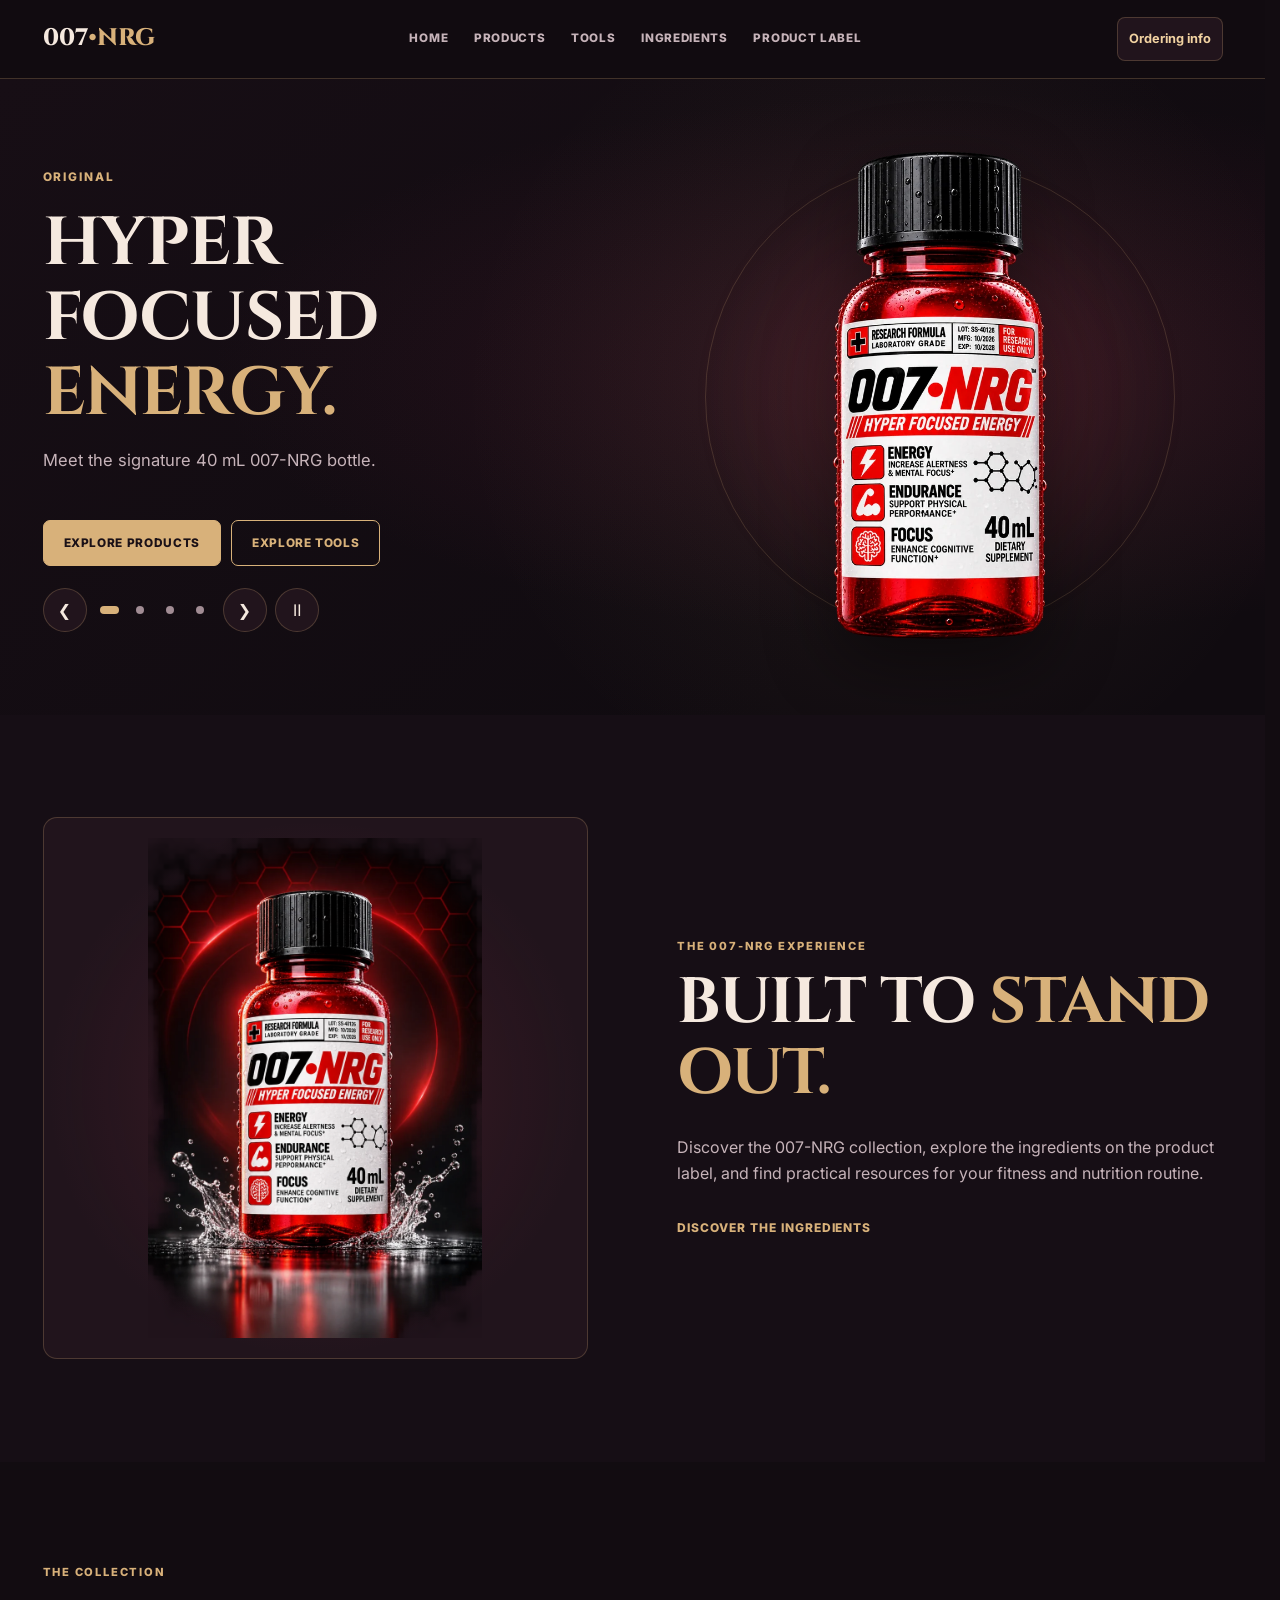
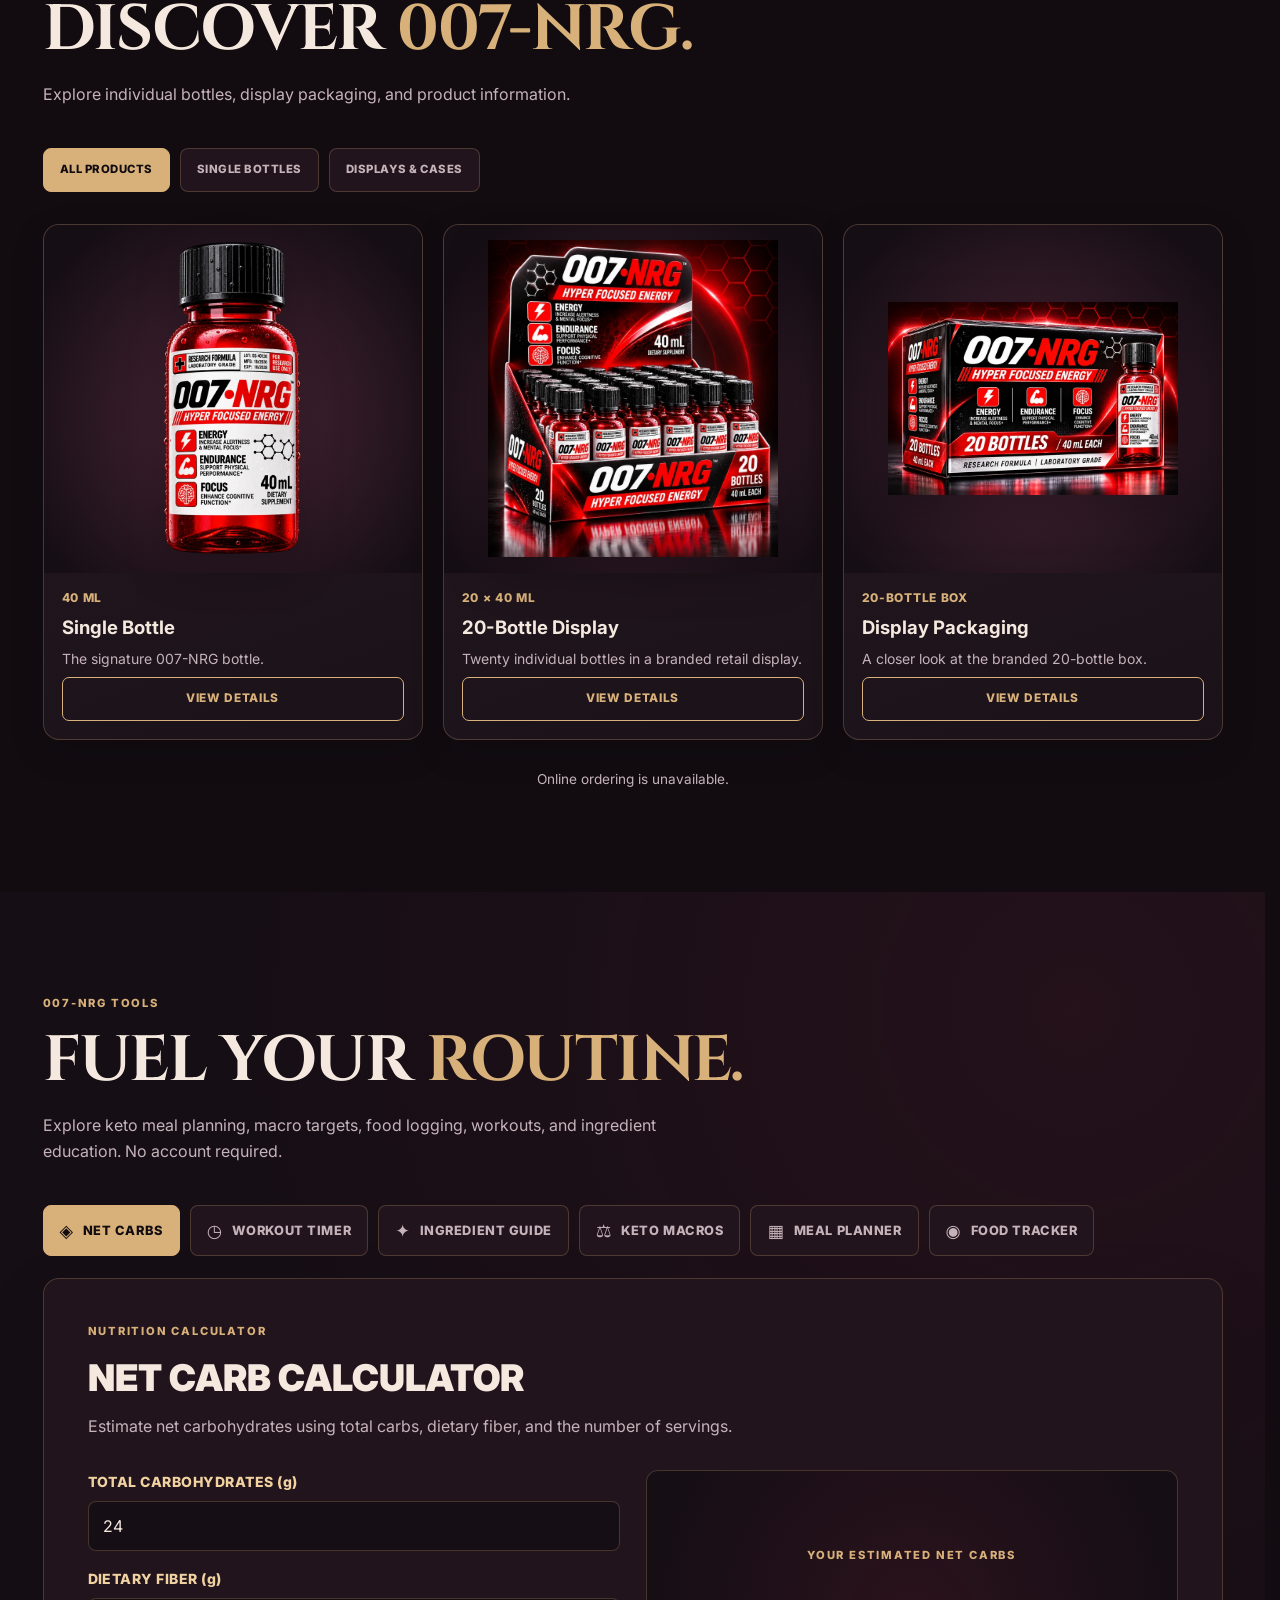
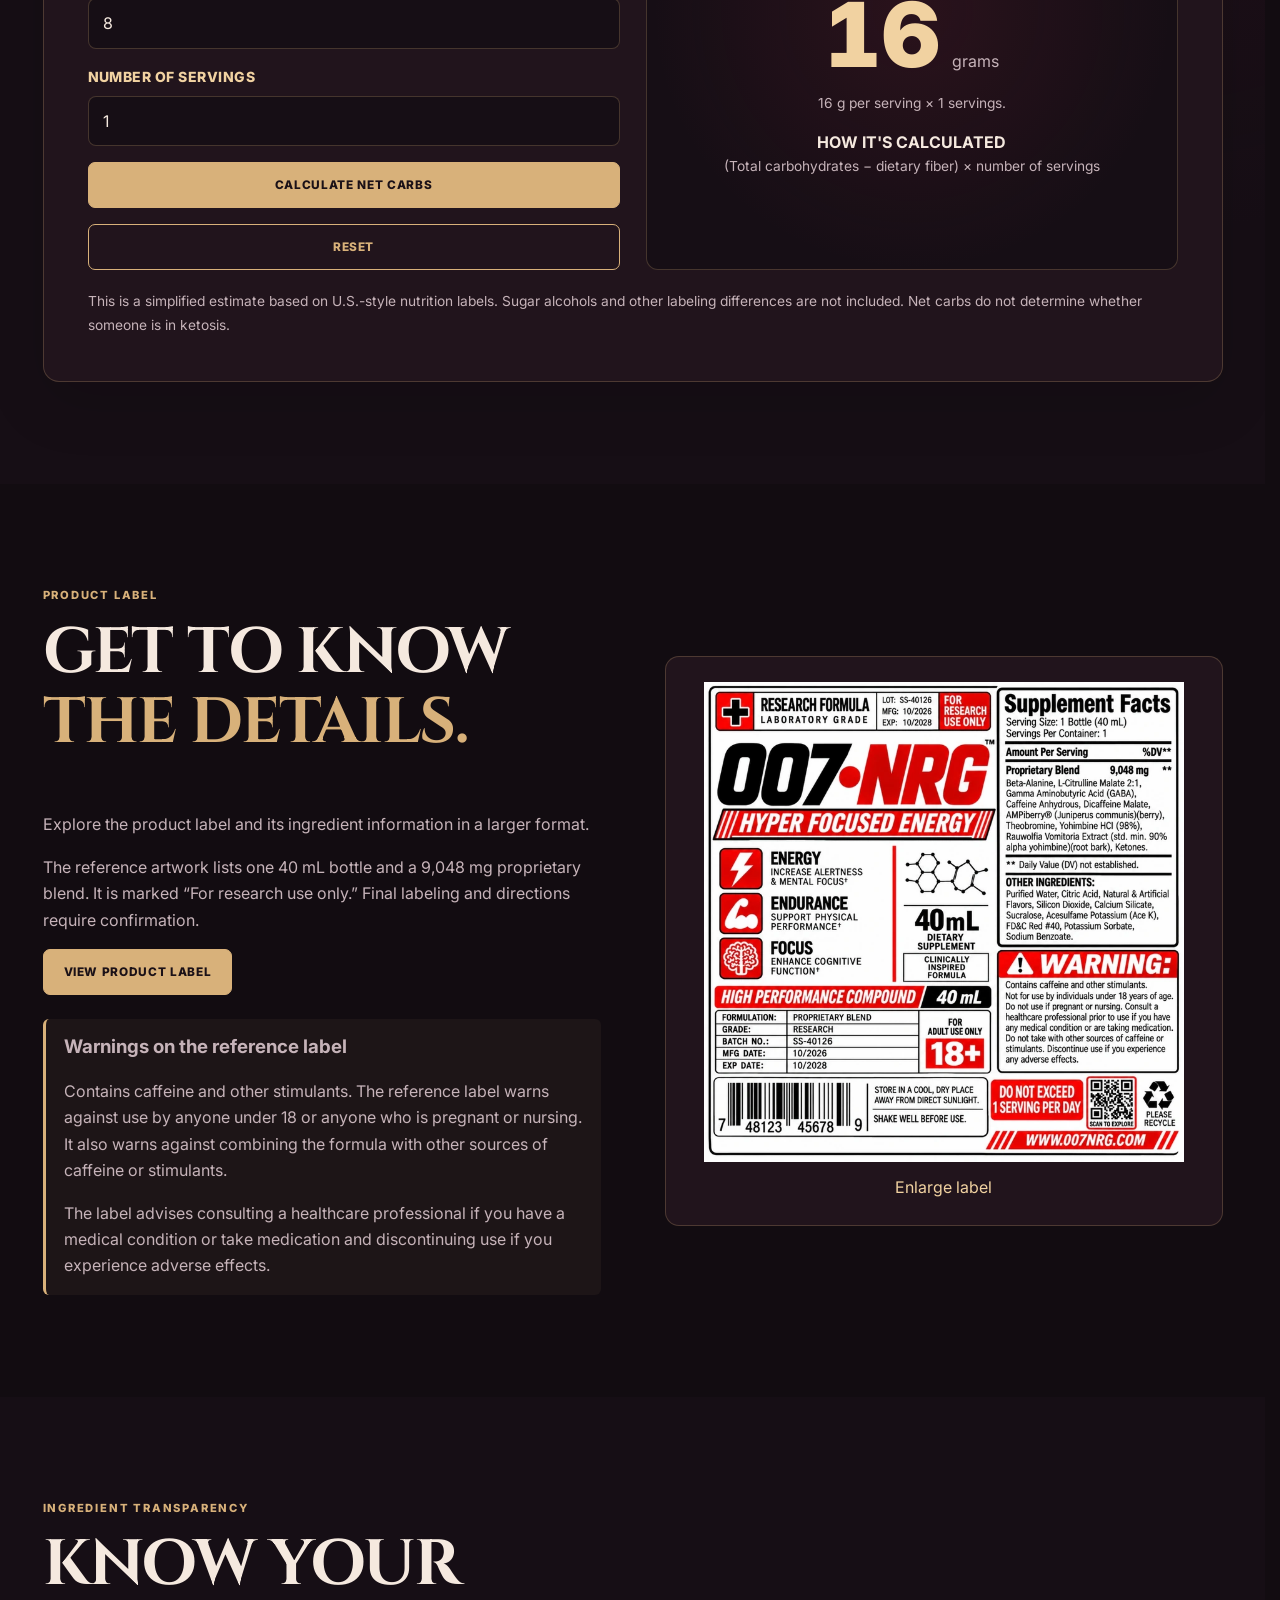
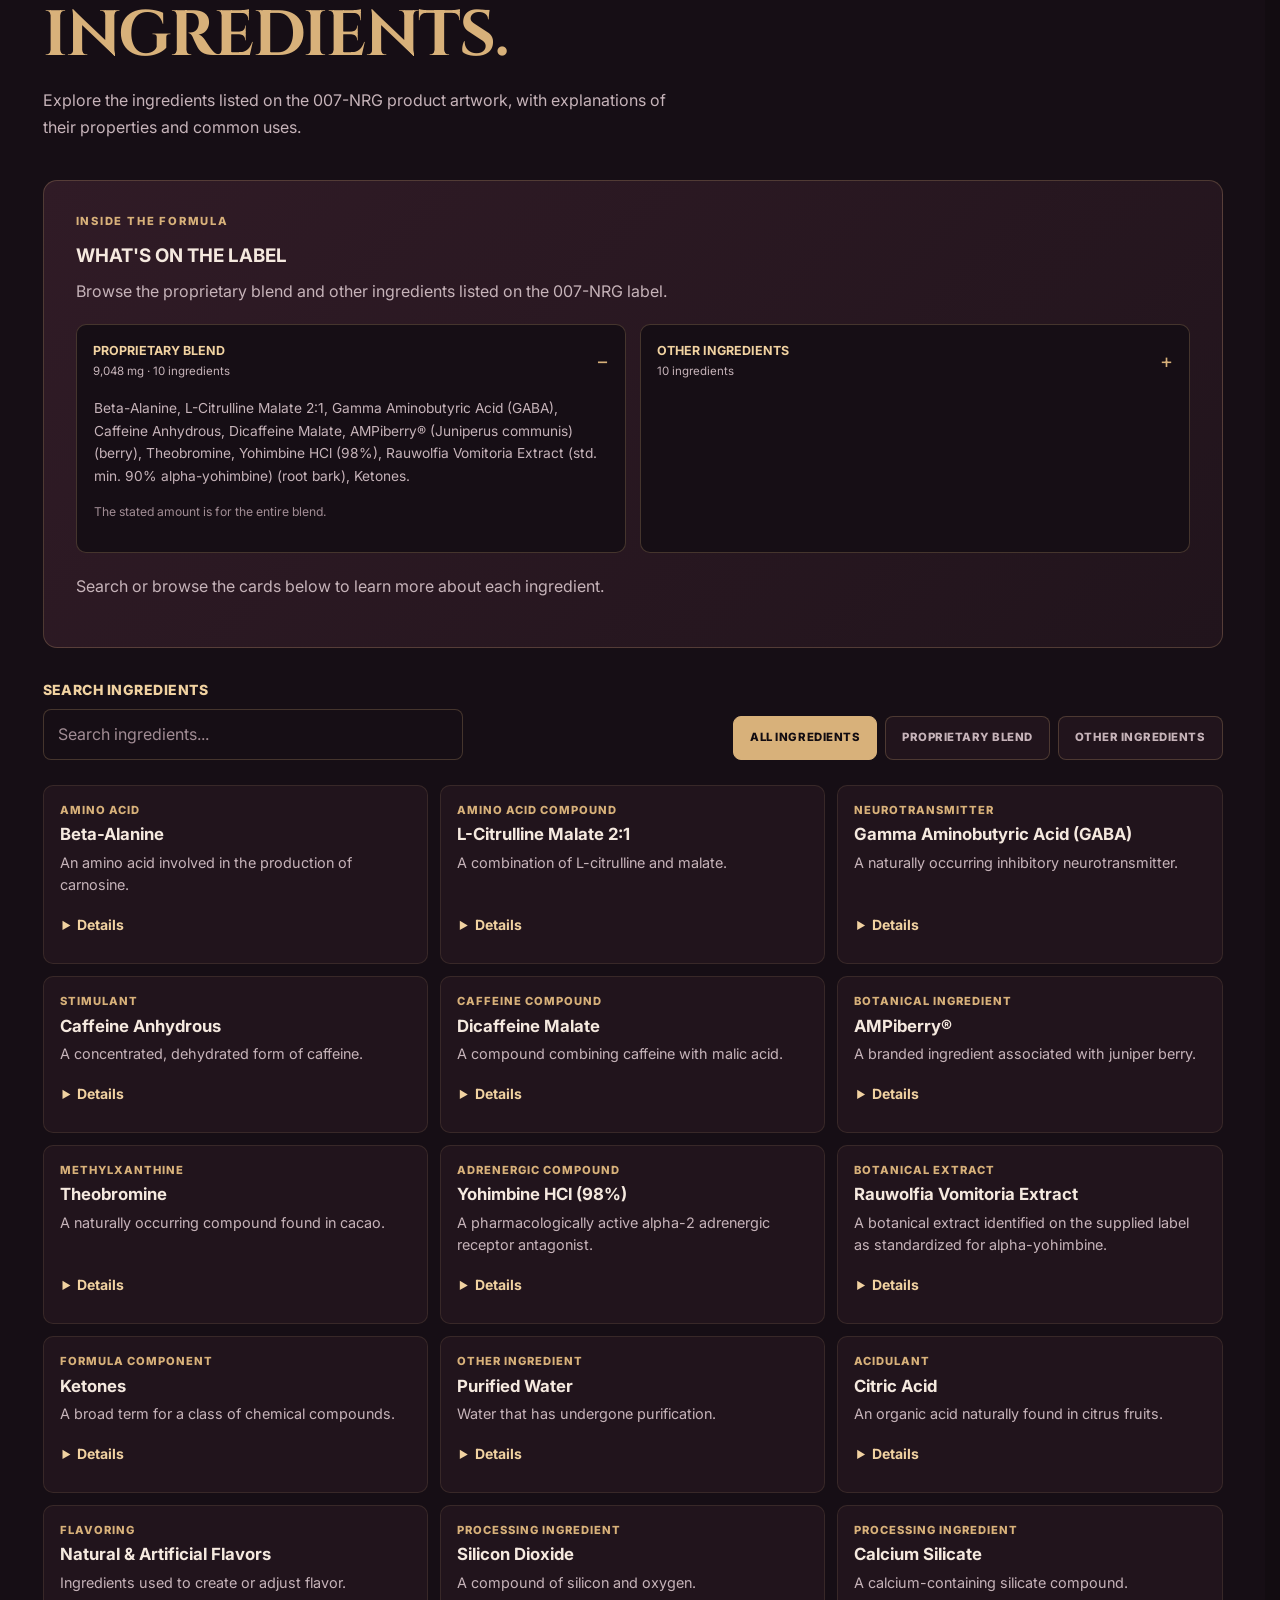
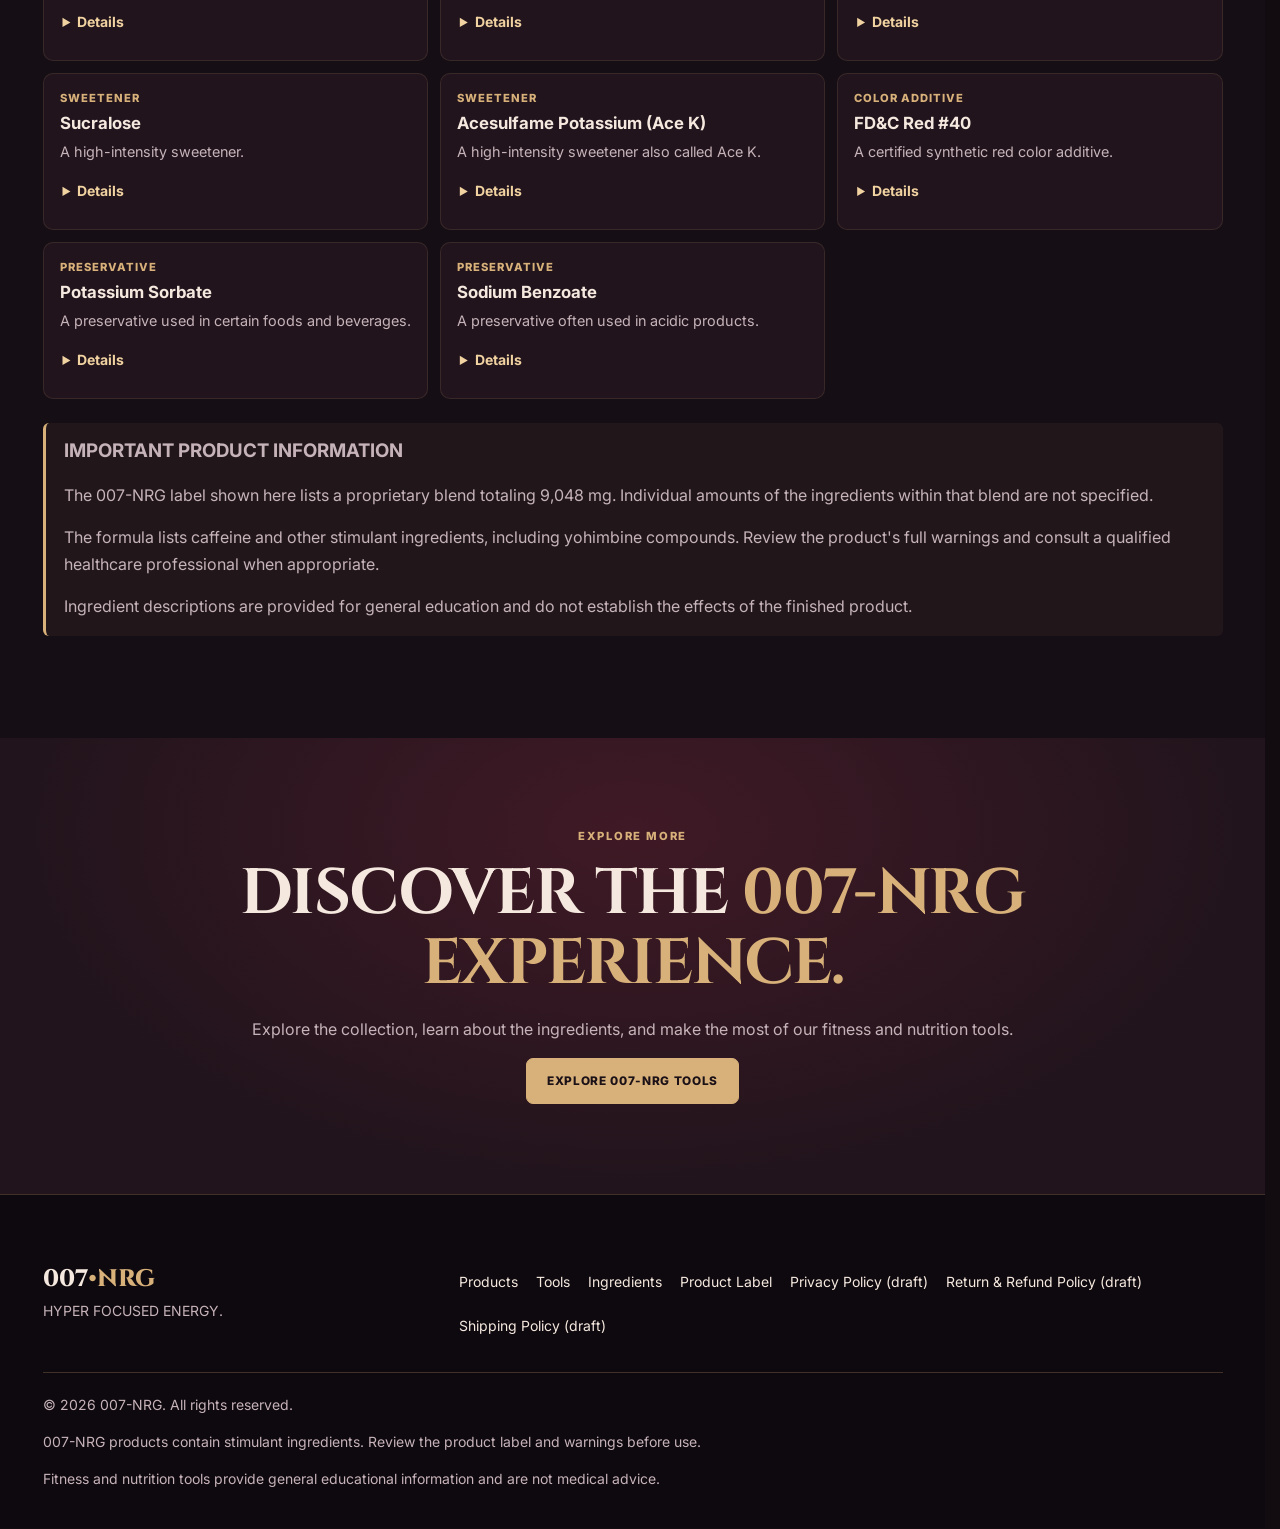
==== commit a179bf37: "Refine mobile hero, restore favicon, and polish policy drafts" ====
--- a/index.html
+++ b/index.html
@@ -30,7 +30,7 @@
 
 
   <!-- === FAVICON START === -->
-  <link rel="icon" type="image/png" sizes="32x32" href="images/007-nrg-browser-icon.png">
+  <link rel="icon" type="image/svg+xml" href="images/007-nrg-favicon.svg">
   <link rel="apple-touch-icon" sizes="180x180" href="images/007-nrg-touch-icon.png">
   <!-- === FAVICON END === -->
 
@@ -1860,7 +1860,7 @@
                 class="text-link"
                 href="#ingredients"
               >
-                VIEW THE COMPLETE INGREDIENT LIST
+                VIEW THE INGREDIENT LIST
               </a>
 
             </div>
@@ -2102,7 +2102,7 @@
         </a>
 
         <a href="return_policy.html">
-          Return Policy (draft)
+          Return &amp; Refund Policy (draft)
         </a>
 
         <a href="shipping_policy.html">
--- a/css/style.css
+++ b/css/style.css
@@ -715,52 +715,59 @@
 .ingredient-grid,.ingredient-tool-grid {
   display:grid;
   grid-template-columns:repeat(3,minmax(0,1fr));
-  gap:17px;
+  gap:12px;
 }
 .ingredient-card {
   display:flex;
   flex-direction:column;
   min-width:0;
-  padding:23px;
-  border:1px solid rgba(216,177,122,.17);
-  border-radius:12px;
+  padding:16px;
+  border:1px solid rgba(216,177,122,.12);
+  border-radius:10px;
   background:var(--surface);
-  transition:border-color .2s,transform .2s;
-}
-.ingredient-card:hover {
-  border-color:rgba(216,177,122,.45);
-  transform:translateY(-2px);
-}
-.ingredient-card .eyebrow { margin-bottom:8px; }
+}
+.ingredient-tool-card,.ingredient-comparison-grid .ingredient-card {
+  background:var(--surface-deep);
+}
+.ingredient-card .eyebrow { margin-bottom:5px; letter-spacing:.09em; }
 .ingredient-card h3,.ingredient-card h4 {
-  margin-bottom:12px;
+  margin-bottom:6px;
   color:var(--ivory);
-  font-size:1.1rem;
+  font-size:1.05rem;
+  line-height:1.35;
 }
 .ingredient-card p {
-  color:var(--muted);
-  font-size:.86rem;
-  line-height:1.7;
-}
-.ingredient-details { margin-top:auto; padding-top:15px; }
+  margin-bottom:6px;
+  color:var(--muted);
+  font-size:.9rem;
+  line-height:1.55;
+}
+.ingredient-details { margin-top:auto; }
 .ingredient-details summary {
   min-height:44px;
-  padding-block:10px;
-  color:var(--gold);
-  font-size:.73rem;
-  font-weight:800;
-  letter-spacing:.06em;
+  padding:10px 3px;
+  border-radius:4px;
+  color:var(--gold-light);
+  font-size:.875rem;
+  font-weight:700;
   cursor:pointer;
 }
-.ingredient-details p { margin:12px 0 0; }
+.ingredient-details summary:hover { text-decoration:underline; }
+.ingredient-details p { margin:0 0 8px; }
 .ingredient-footnote {
   color:var(--muted-dark);
   font-size:.76rem;
   line-height:1.65;
 }
+.ingredient-card .ingredient-footnote {
+  color:var(--muted-dark);
+  font-size:.8rem;
+}
 .ingredient-tool-card .button {
-  width:100%;
-  margin-top:16px;
+  align-self:flex-start;
+  min-height:44px;
+  margin-top:4px;
+  padding-inline:14px;
 }
 .ingredient-tool-filters,.ingredient-tool-search { margin-bottom:18px; }
 .ingredient-comparison-panel,.ingredient-quick-comparisons {
@@ -1172,6 +1179,55 @@
   border-top:1px solid var(--border);
 }
 /* === FOOTER END === */
+
+/* === POLICY PAGES START === */
+.policy-header .navigation { gap:12px; }
+.policy-header .button { padding-inline:12px; }
+.policy-page {
+  min-height:65vh;
+  padding-block:clamp(36px,7vw,84px);
+}
+.policy-content {
+  max-width:74ch;
+  color:var(--muted);
+  line-height:1.7;
+}
+.policy-content h1 {
+  margin-bottom:18px;
+  color:var(--ivory);
+  font-size:clamp(2rem,7vw,4rem);
+  text-wrap:balance;
+}
+.policy-content h2 {
+  margin:clamp(26px,5vw,38px) 0 8px;
+  color:var(--gold-light);
+  font:700 clamp(1.15rem,2.4vw,1.4rem)/1.35 var(--body-font);
+  letter-spacing:normal;
+}
+.policy-content ul { padding-inline-start:22px; }
+.policy-content li + li { margin-top:6px; }
+.policy-notice {
+  margin-block:16px;
+  padding:14px 16px;
+  border-inline-start:3px solid var(--gold);
+  border-radius:0 8px 8px 0;
+  background:var(--surface);
+}
+.policy-notice strong { color:var(--gold-light); }
+.policy-notice p:last-child { margin-bottom:0; }
+.policy-content a:not(.button),.policy-footer [aria-current="page"] {
+  color:var(--gold-light);
+  text-decoration:underline;
+  text-underline-offset:3px;
+}
+.policy-back { margin-top:14px; }
+.policy-footer {
+  padding-block:20px;
+  border-top:1px solid var(--border);
+  background:var(--surface-deep);
+}
+.policy-footer .footer-links { justify-content:center; }
+/* === POLICY PAGES END === */
 
 /* === CART START === */
 .cart-overlay {
@@ -1445,13 +1501,15 @@
   /* HERO */
   .hero-layout {
     grid-template-columns:minmax(0,1fr);
-    gap:4px;
-    padding-block:30px 16px;
+    reading-flow:grid-rows;
+    gap:12px;
+    padding-block:16px 24px;
   }
   .hero-content { text-align:center; }
-  .hero-edition { margin-bottom:8px; }
+  .hero-edition { margin-bottom:6px; }
   .hero h1 {
     margin-inline:auto;
+    margin-bottom:10px;
     font-size:clamp(2rem,8.2vw,3.4rem);
   }
   .hero-description {
@@ -1459,12 +1517,13 @@
     font-size:1rem;
   }
   .hero-actions,.hero-controls { justify-content:center; }
+  .hero-actions { margin-top:12px; }
   .hero-actions .button { flex:1 1 0; padding-inline:7px; }
-  .hero-controls { margin-top:12px; }
-  .hero-product { min-height:0; }
-  .hero-product-link { height:clamp(225px,56vw,335px); }
+  .hero-controls { margin-top:10px; }
+  .hero-product { grid-area:1 / 1; min-height:0; }
+  .hero-product-link { height:clamp(188px,48vw,260px); }
   .hero-product-link img { max-height:100%; }
-  .product-ring { width:min(85%,320px); }
+  .product-ring { width:min(72%,216px); }
 
   /* INTRO */
   .intro-layout,.label-layout {
@@ -1535,7 +1594,7 @@
   .ingredient-grid,.ingredient-tool-grid {
     grid-template-columns:minmax(0,1fr);
   }
-  .ingredient-card { padding:19px; }
+  .ingredient-card { padding:12px 14px; }
   .ingredient-label-groups,.ingredient-comparison-controls,
   .ingredient-comparison-grid {
     grid-template-columns:minmax(0,1fr);
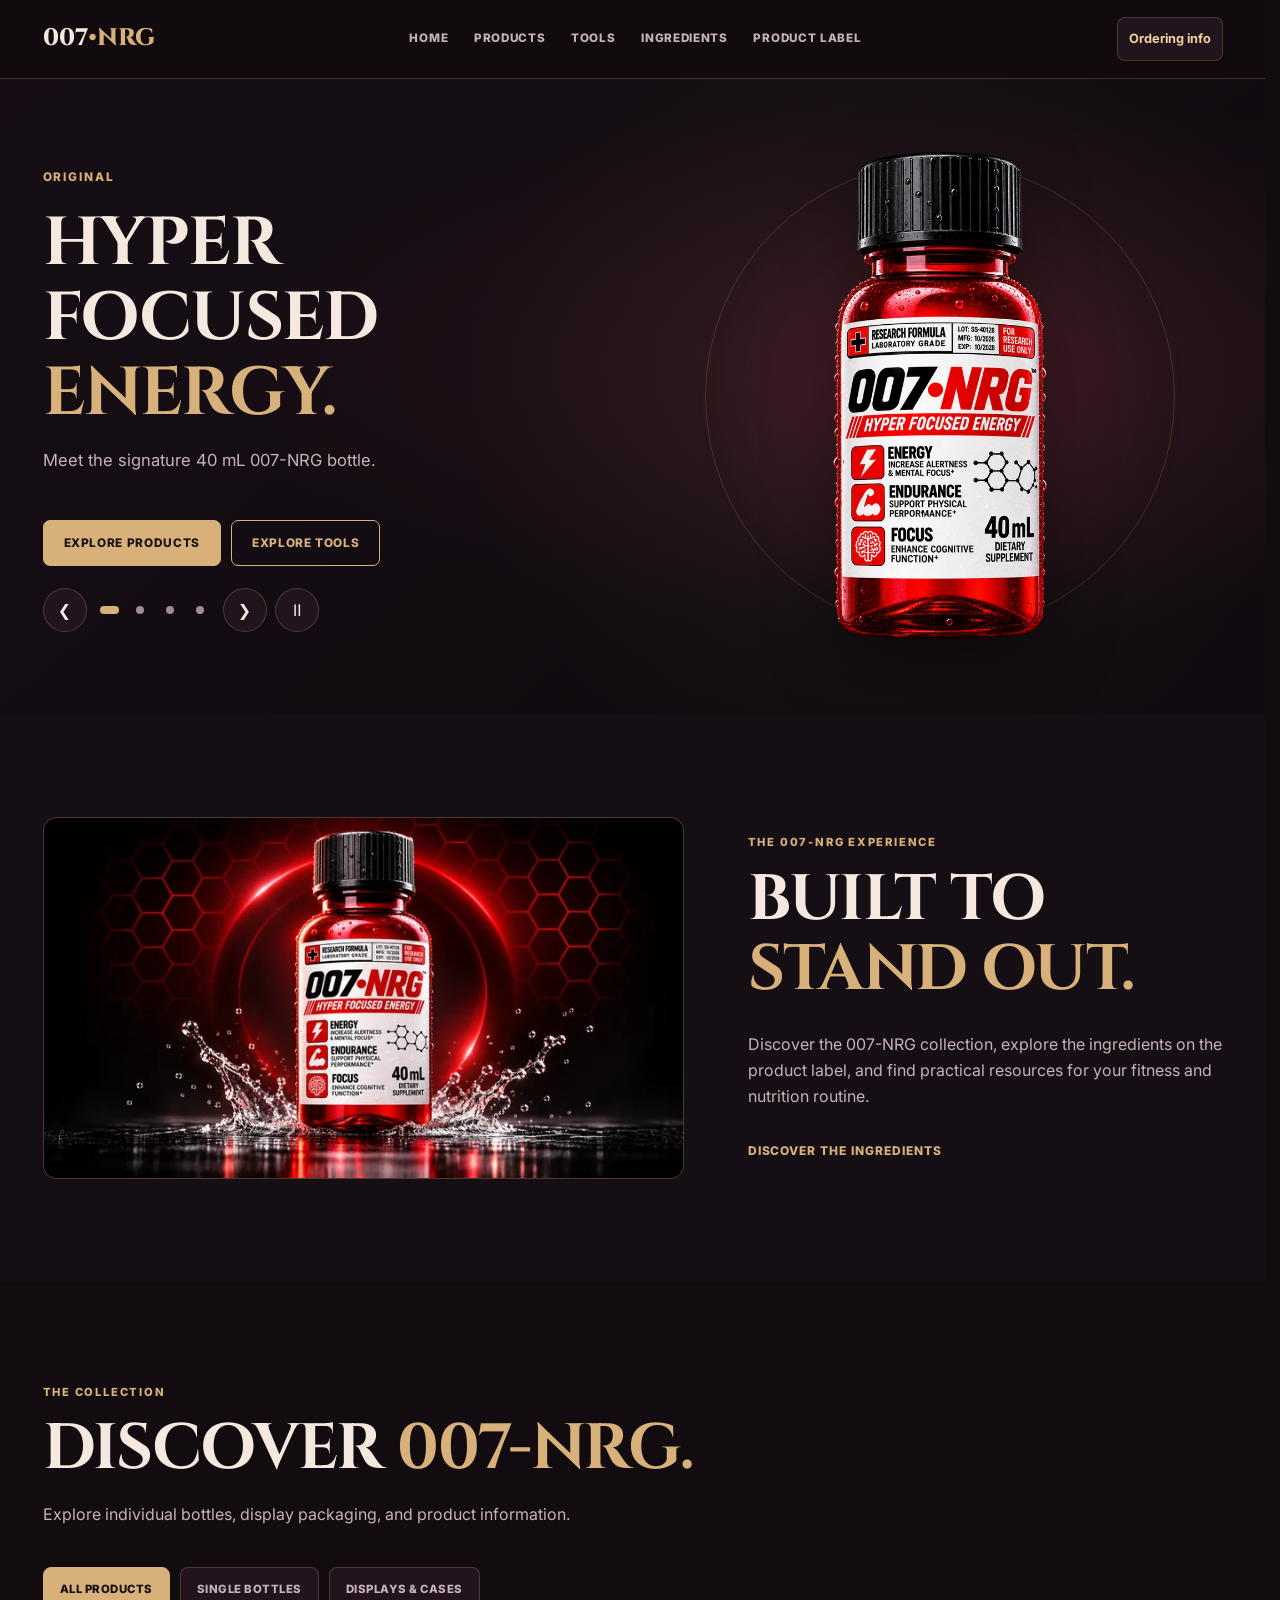
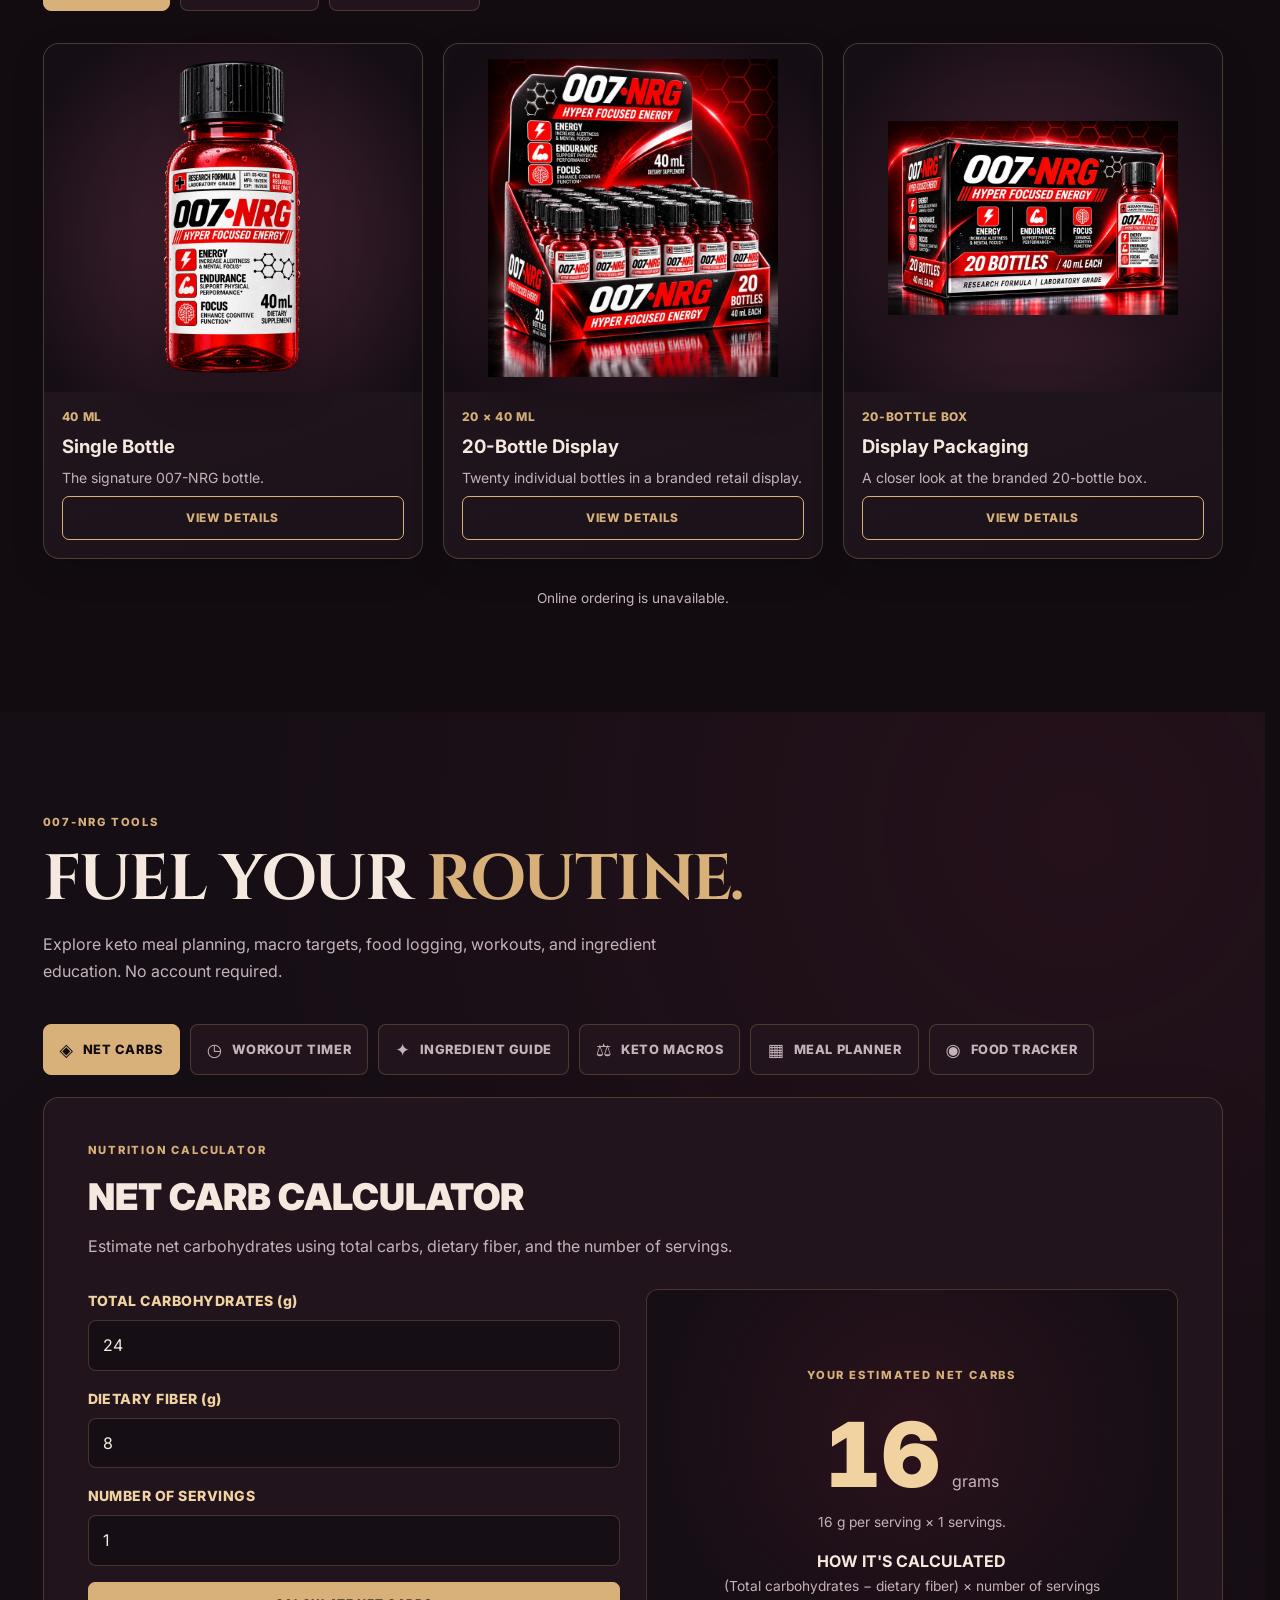
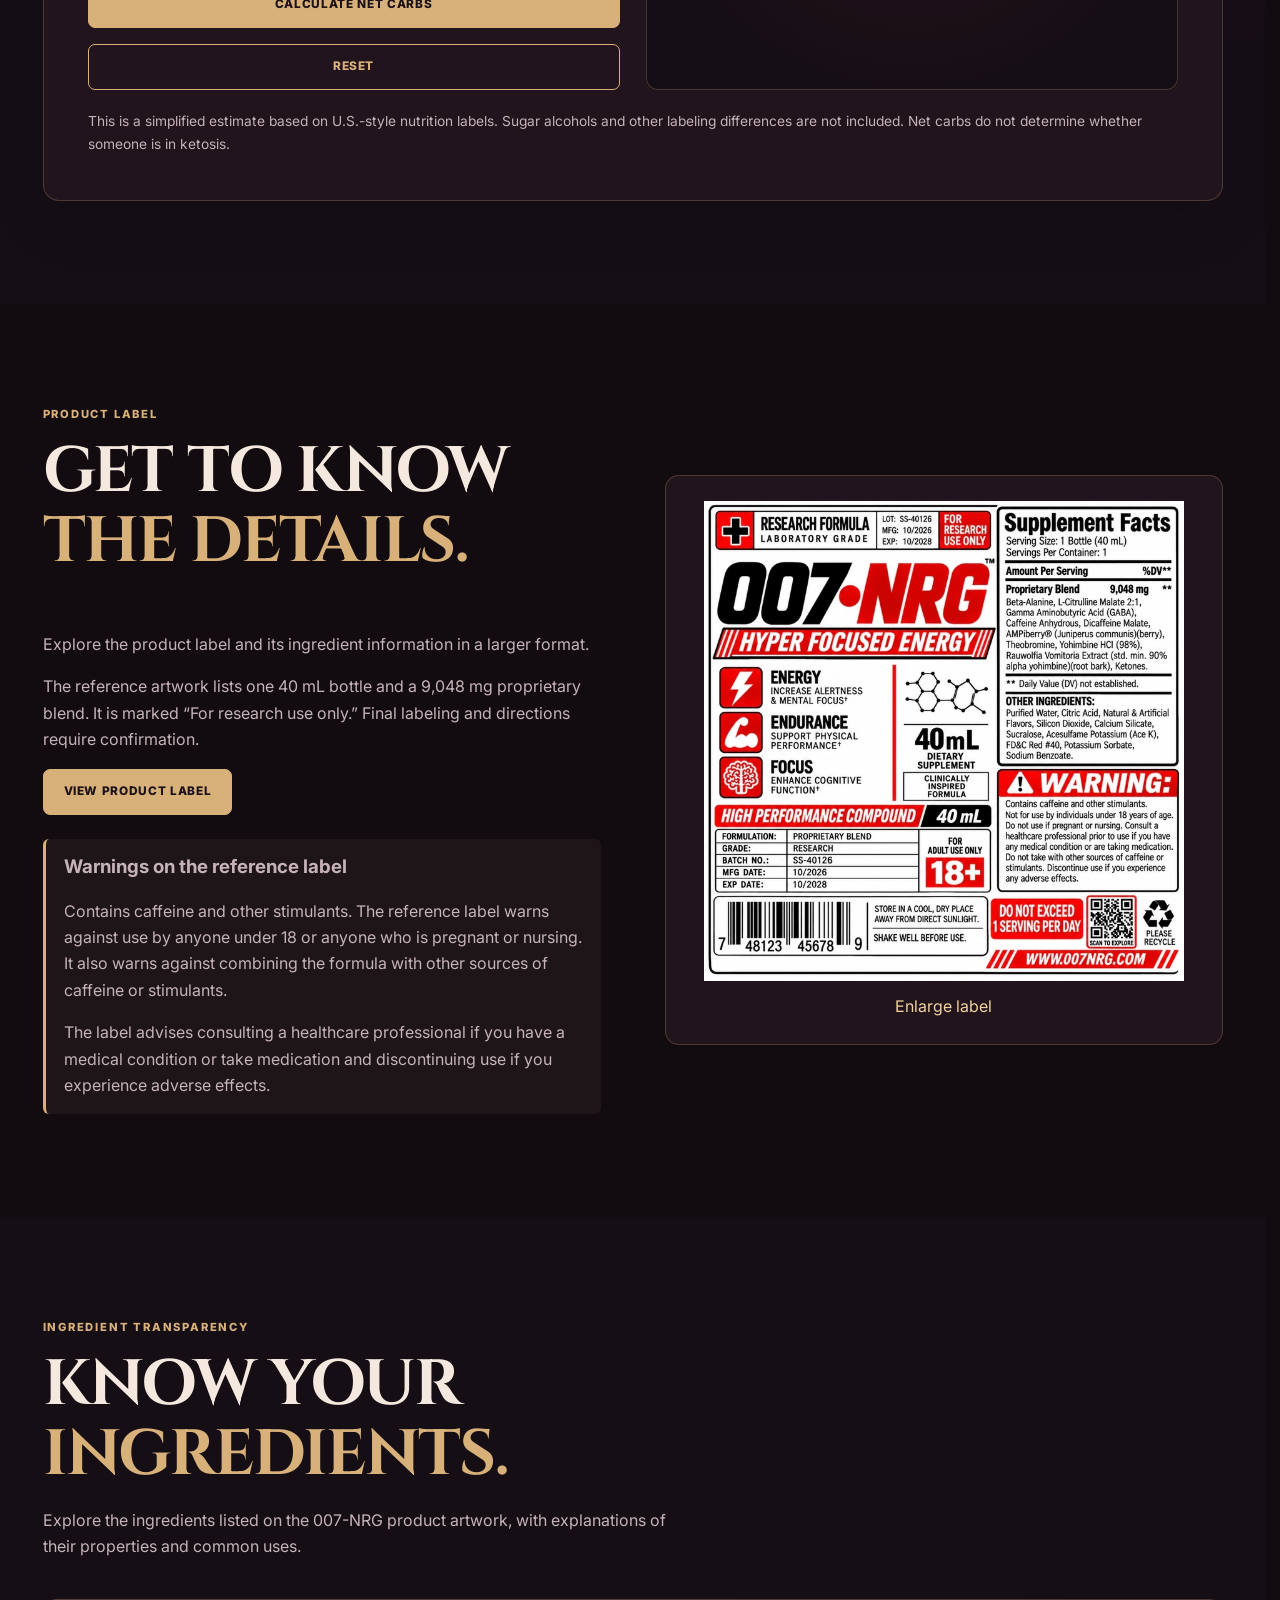
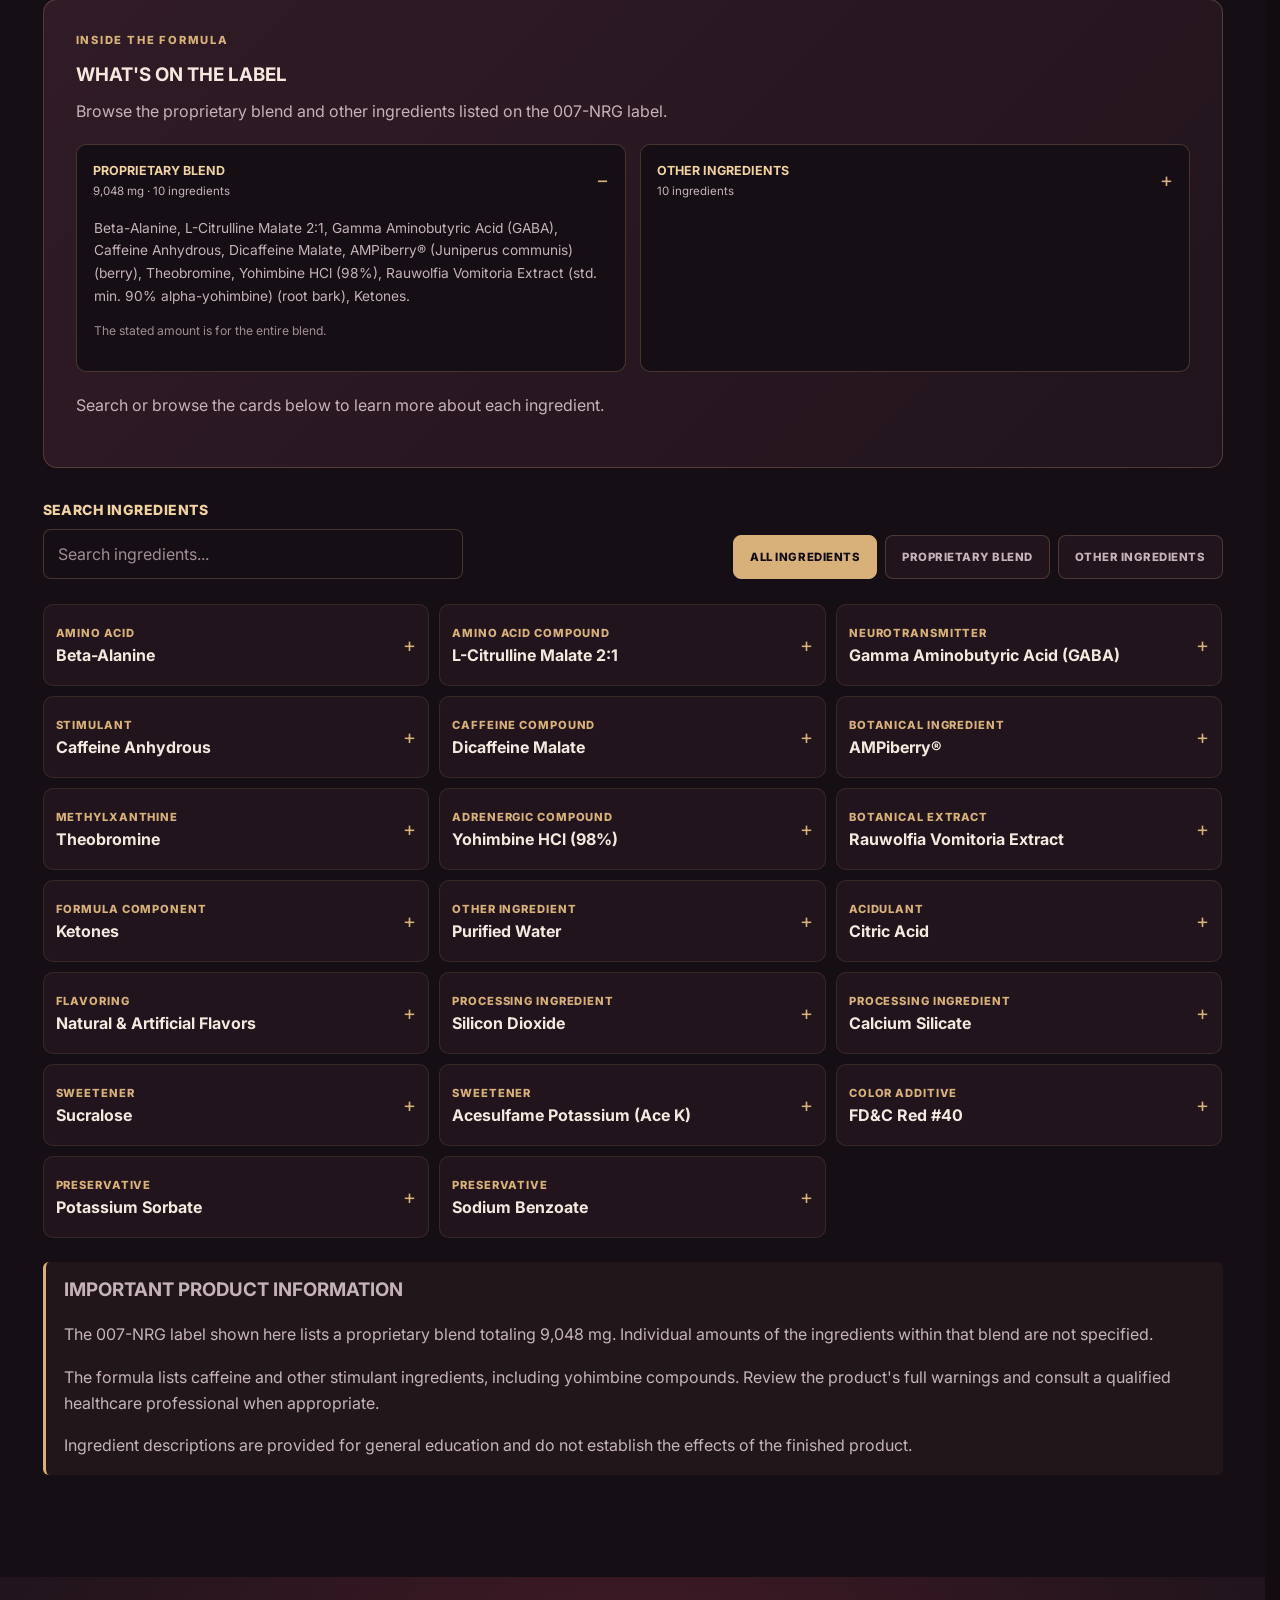
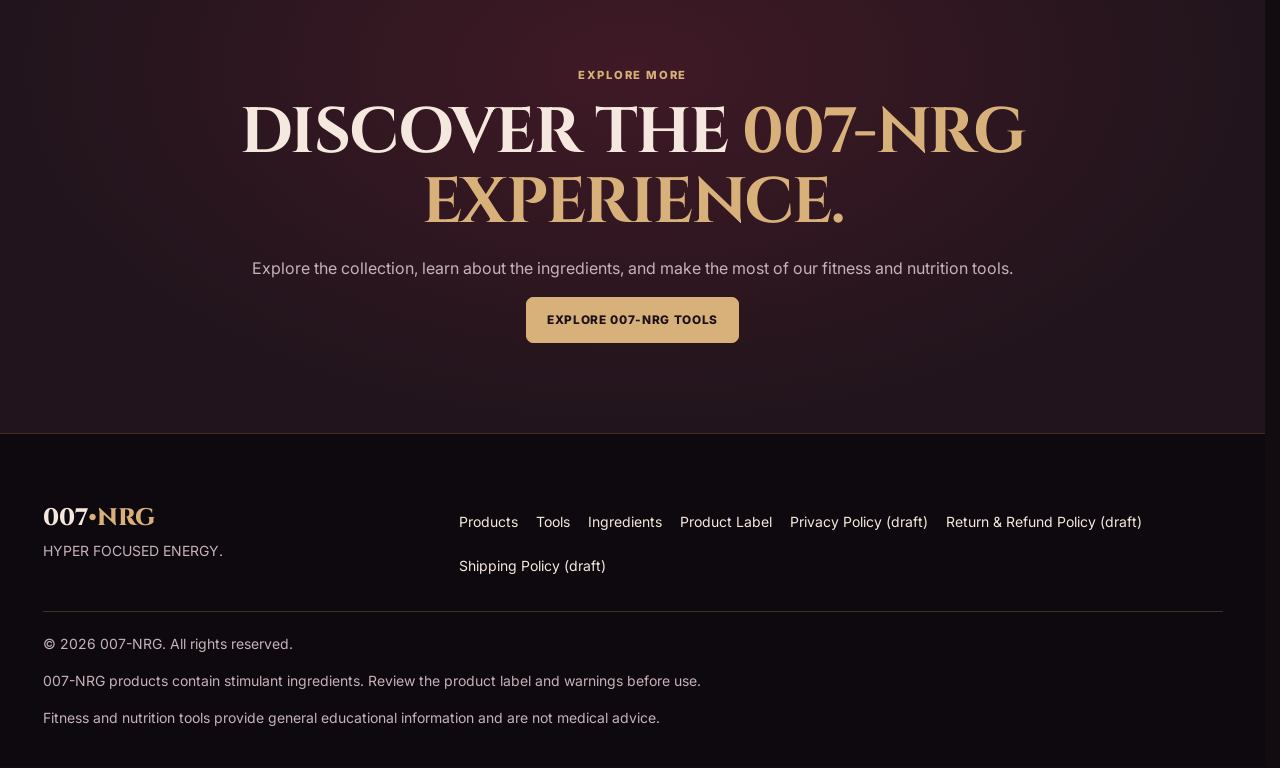
==== commit 302fe28f: "Fit wide product artwork and compact ingredient cards" ====
--- a/index.html
+++ b/index.html
@@ -293,15 +293,21 @@
 
       <div class="container intro-layout">
 
-        <div class="intro-feature-image reveal">
+        <picture class="intro-feature-image reveal">
+          <source
+            type="image/webp"
+            srcset="images/007-nrg-splash-wide-720.webp 720w, images/007-nrg-splash-wide-1320.webp 1320w"
+            sizes="(max-width: 360px) calc(100vw - 24px), (max-width: 640px) calc(100vw - 30px), (max-width: 1220px) 55vw, 640px"
+          >
           <img
-            src="images/007-nrg-splash-artwork.webp"
-            alt="007-NRG bottle with splash artwork"
-            width="800"
-            height="1200"
+            src="images/007-NRG-Single-Bottle-Back-Splash-Wide-1672x941.png"
+            alt="007-NRG bottle framed by a water splash and a red halo"
+            width="1672"
+            height="941"
             loading="lazy"
+            decoding="async"
           >
-        </div>
+        </picture>
 
         <div class="intro-feature-copy reveal">
 
--- a/css/style.css
+++ b/css/style.css
@@ -347,24 +347,21 @@
 .brand-intro { background:var(--surface-deep); }
 .intro-layout {
   display:grid;
-  grid-template-columns:repeat(2,minmax(0,1fr));
-  align-items:center;
-  gap:clamp(30px,7vw,90px);
+  grid-template-columns:minmax(0,1.35fr) minmax(0,1fr);
+  align-items:center;
+  gap:clamp(24px,5vw,64px);
 }
 .intro-feature-image {
-  display:grid;
-  place-items:center;
-  min-height:430px;
-  padding:20px;
+  display:block;
+  min-width:0;
+  overflow:hidden;
   border:1px solid var(--border);
   border-radius:var(--radius);
-  background:radial-gradient(circle,rgba(165,44,69,.2),transparent 70%),var(--surface);
+  background:var(--surface);
 }
 .intro-feature-image img {
   width:100%;
-  max-width:390px;
-  max-height:500px;
-  object-fit:contain;
+  height:auto;
 }
 .intro-feature-copy h2 { margin-bottom:25px; }
 .intro-feature-copy p { color:var(--muted); }
@@ -715,7 +712,8 @@
 .ingredient-grid,.ingredient-tool-grid {
   display:grid;
   grid-template-columns:repeat(3,minmax(0,1fr));
-  gap:12px;
+  align-items:start;
+  gap:10px;
 }
 .ingredient-card {
   display:flex;
@@ -742,18 +740,44 @@
   font-size:.9rem;
   line-height:1.55;
 }
-.ingredient-details { margin-top:auto; }
+.ingredient-card--browse { padding:0; }
+.ingredient-details { min-width:0; }
 .ingredient-details summary {
-  min-height:44px;
-  padding:10px 3px;
-  border-radius:4px;
-  color:var(--gold-light);
-  font-size:.875rem;
-  font-weight:700;
+  display:flex;
+  align-items:center;
+  min-height:80px;
+  padding:10px 12px;
+  border-radius:9px;
+  list-style:none;
   cursor:pointer;
 }
-.ingredient-details summary:hover { text-decoration:underline; }
-.ingredient-details p { margin:0 0 8px; }
+.ingredient-details summary::-webkit-details-marker { display:none; }
+.ingredient-details summary:hover { background:rgba(216,177,122,.05); }
+.ingredient-details summary:focus-visible { outline-offset:-3px; }
+.ingredient-details .ingredient-card-heading {
+  display:flex;
+  flex:1;
+  align-items:center;
+  justify-content:space-between;
+  gap:8px;
+  min-width:0;
+  color:var(--ivory);
+  font-size:1rem;
+  line-height:1.25;
+}
+.ingredient-card-name { display:block; }
+.ingredient-details .eyebrow {
+  margin-bottom:3px;
+  font-size:.7rem;
+  letter-spacing:.08em;
+}
+.ingredient-details .disclosure-chevron { flex:none; line-height:1; }
+.ingredient-card-body {
+  padding:10px 12px 12px;
+  border-top:1px solid var(--border);
+}
+.ingredient-card-body p + p { margin-top:8px; }
+.ingredient-card-body p:last-child { margin-bottom:0; }
 .ingredient-footnote {
   color:var(--muted-dark);
   font-size:.76rem;
@@ -763,11 +787,20 @@
   color:var(--muted-dark);
   font-size:.8rem;
 }
-.ingredient-tool-card .button {
+.ingredient-compare-button {
   align-self:flex-start;
   min-height:44px;
-  margin-top:4px;
-  padding-inline:14px;
+  margin:0 12px 10px;
+  padding-inline:10px;
+}
+.ingredient-tool-card:has(.ingredient-details:not([open])) {
+  display:grid;
+  grid-template-columns:minmax(0,1fr) auto;
+  align-items:center;
+}
+.ingredient-tool-card:has(.ingredient-details:not([open])) .ingredient-compare-button {
+  align-self:center;
+  margin:0 10px 0 0;
 }
 .ingredient-tool-filters,.ingredient-tool-search { margin-bottom:18px; }
 .ingredient-comparison-panel,.ingredient-quick-comparisons {
@@ -1464,7 +1497,6 @@
   .hero-product-link { height:390px; }
   .hero-product-link img { max-height:370px; }
   .intro-layout,.label-layout { gap:25px; }
-  .intro-feature-image { min-height:350px; }
   .product-grid { grid-template-columns:repeat(2,minmax(0,1fr)); }
   .product-card:last-child:nth-child(odd) {
     grid-column:1 / -1;
@@ -1529,8 +1561,6 @@
   .intro-layout,.label-layout {
     grid-template-columns:minmax(0,1fr);
   }
-  .intro-feature-image { min-height:280px; }
-  .intro-feature-image img { max-height:320px; }
   .intro-feature-copy h2 { margin-bottom:14px; }
 
   /* COLLECTION — COMPACT TWO-COLUMN CARDS */
@@ -1594,7 +1624,7 @@
   .ingredient-grid,.ingredient-tool-grid {
     grid-template-columns:minmax(0,1fr);
   }
-  .ingredient-card { padding:12px 14px; }
+  .ingredient-comparison-grid .ingredient-card { padding:12px 14px; }
   .ingredient-label-groups,.ingredient-comparison-controls,
   .ingredient-comparison-grid {
     grid-template-columns:minmax(0,1fr);
@@ -1628,6 +1658,28 @@
     gap:22px;
   }
   .site-footer { padding-top:35px; }
+}
+
+/* === NARROW INGREDIENT TOOL CARDS === */
+@media (max-width:380px) {
+  .ingredient-tool-card summary {
+    min-height:92px;
+    padding-inline:10px 6px;
+  }
+  .ingredient-tool-card .ingredient-card-heading {
+    position:relative;
+    display:block;
+  }
+  .ingredient-tool-card .disclosure-chevron {
+    position:absolute;
+    inset-block-start:0;
+    inset-inline-end:0;
+  }
+  .ingredient-tool-card .eyebrow { padding-inline-end:15px; }
+  .ingredient-compare-button { padding-inline:6px; }
+  .ingredient-tool-card:has(.ingredient-details:not([open])) .ingredient-compare-button {
+    margin-inline-end:7px;
+  }
 }
 
 /* === VERY SMALL PHONES === */
